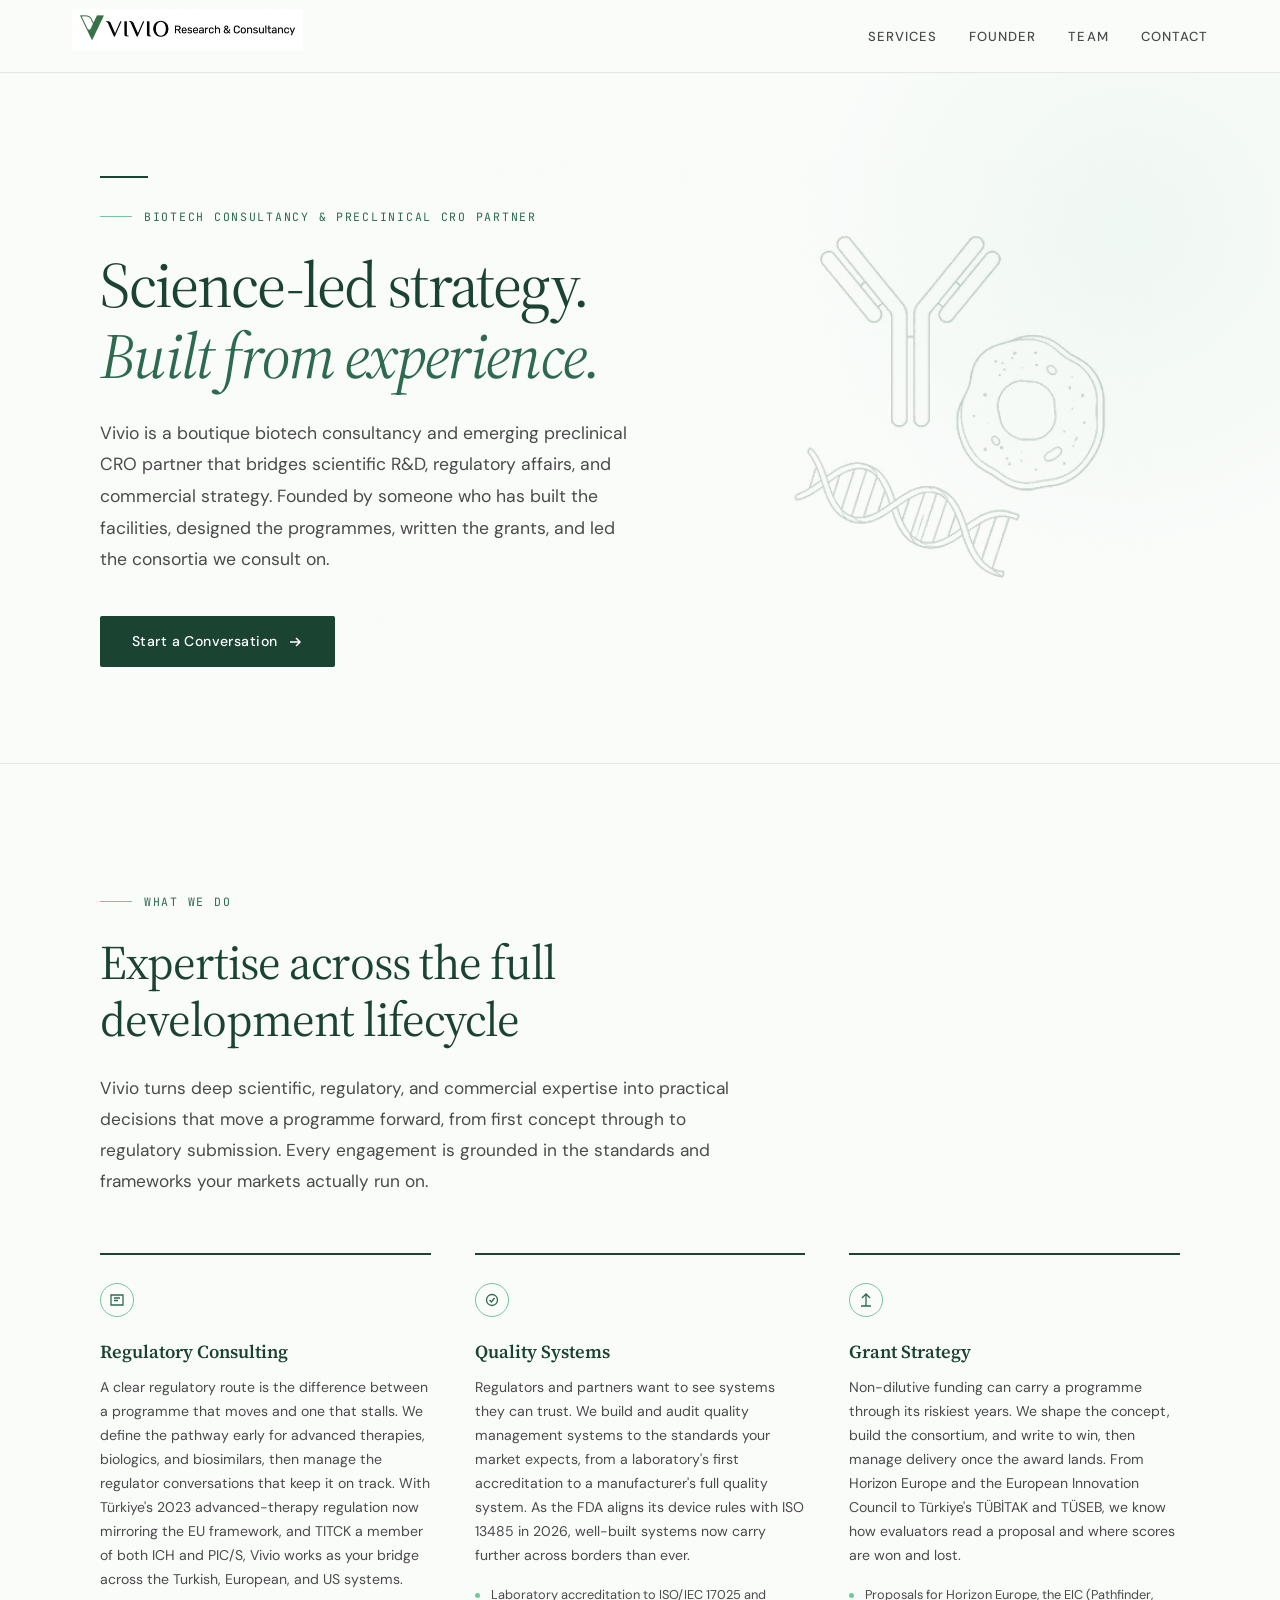
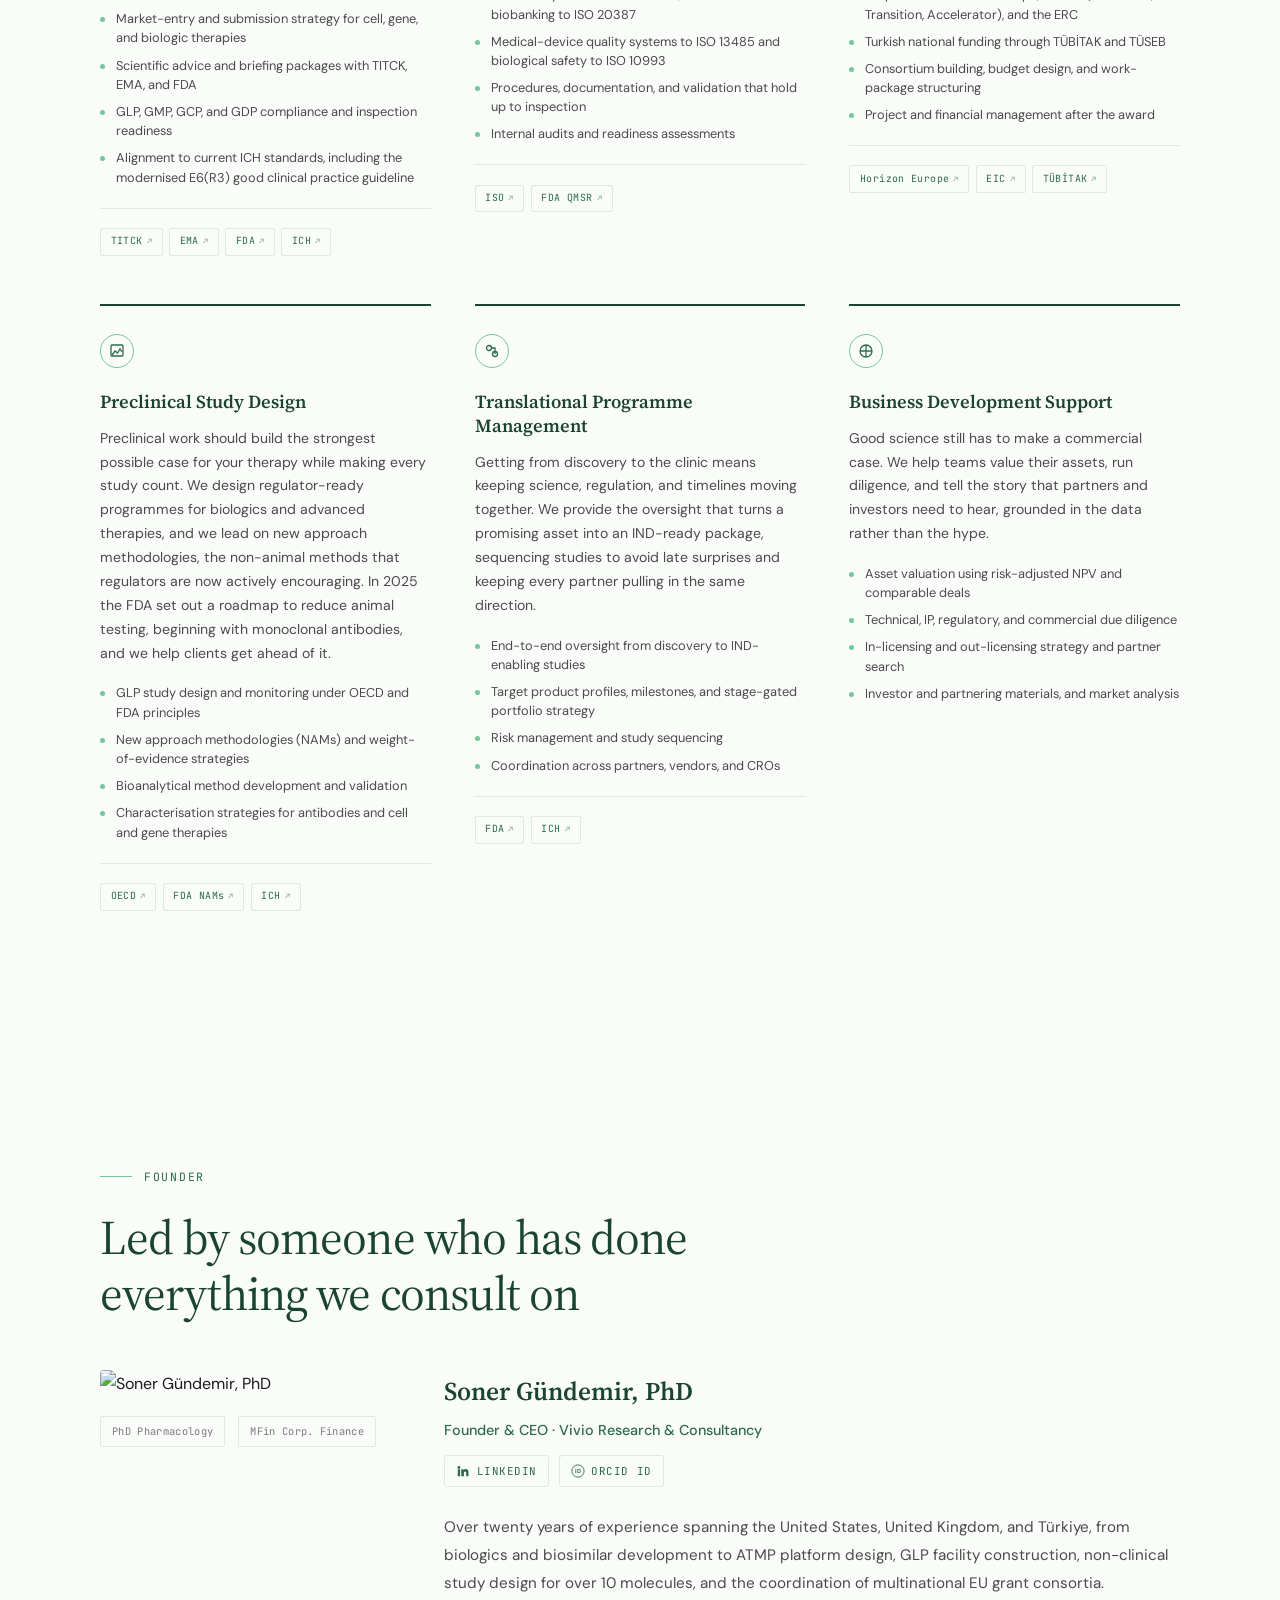
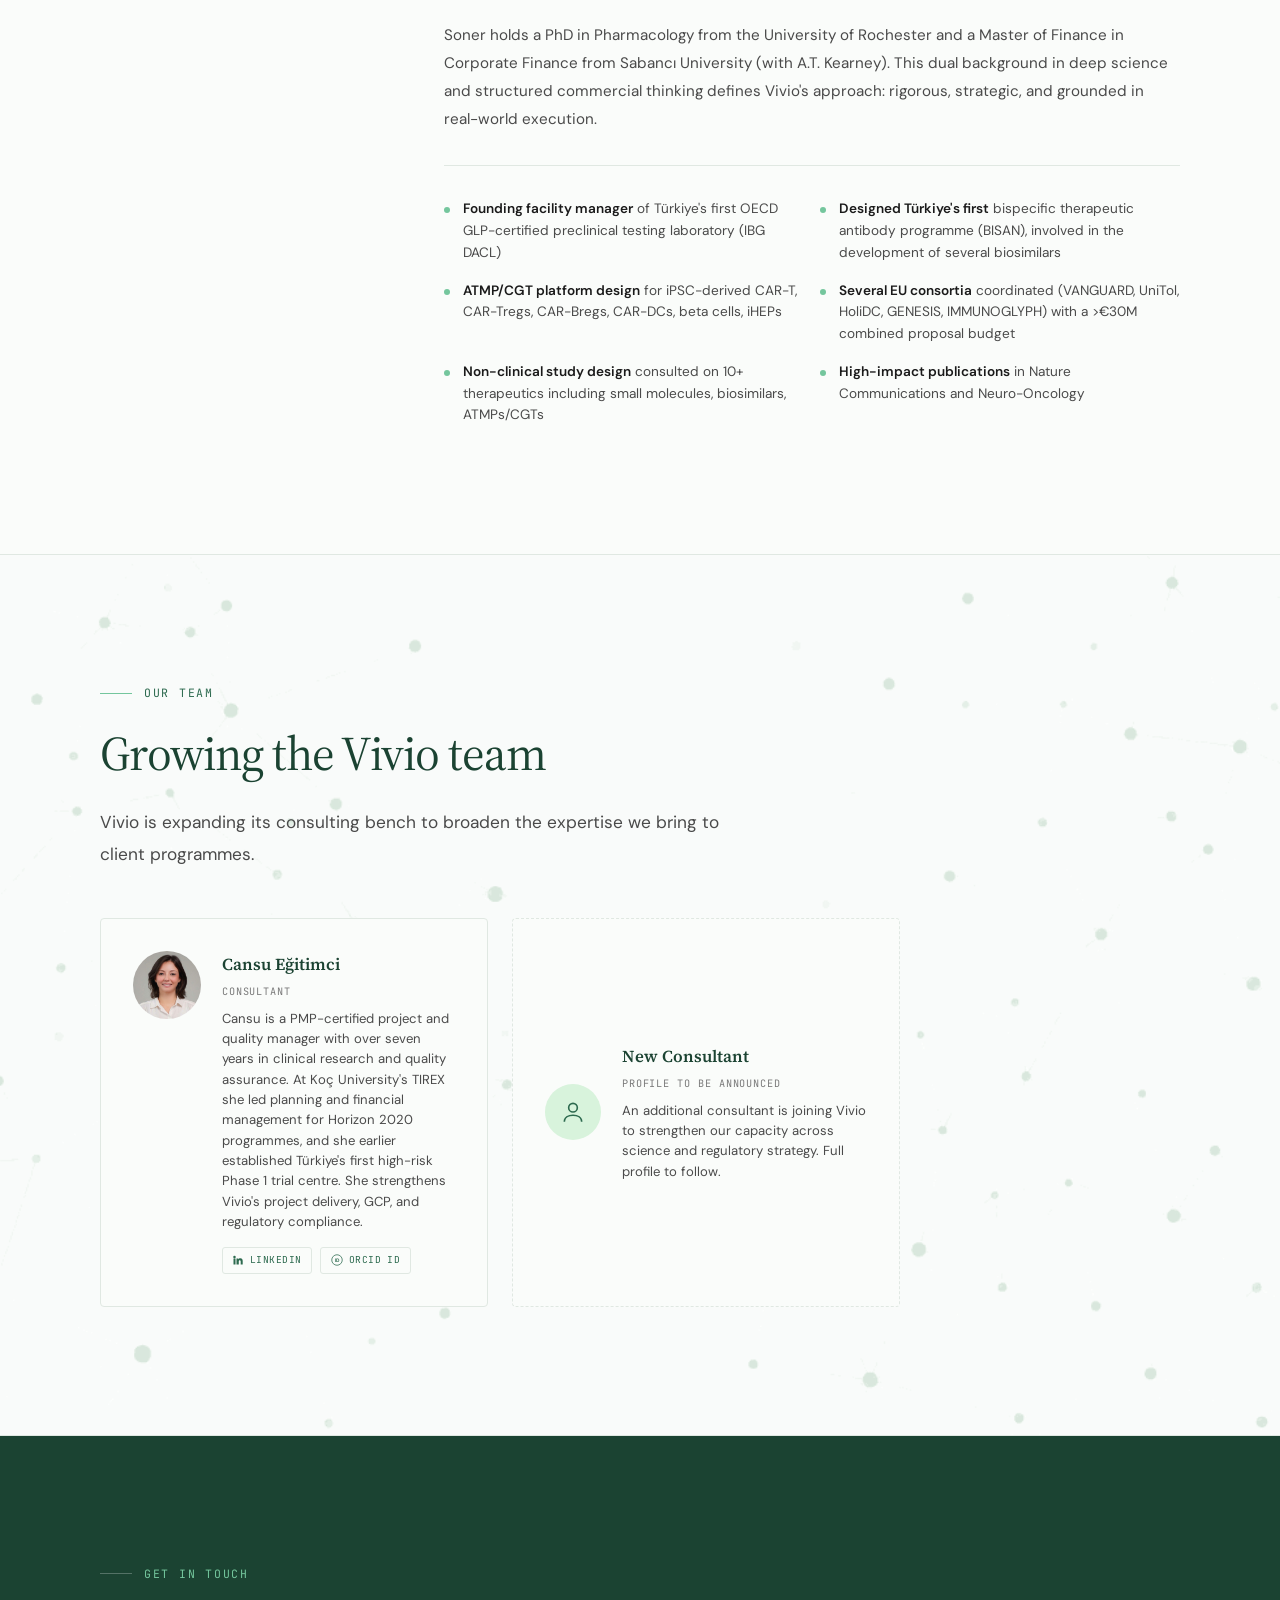
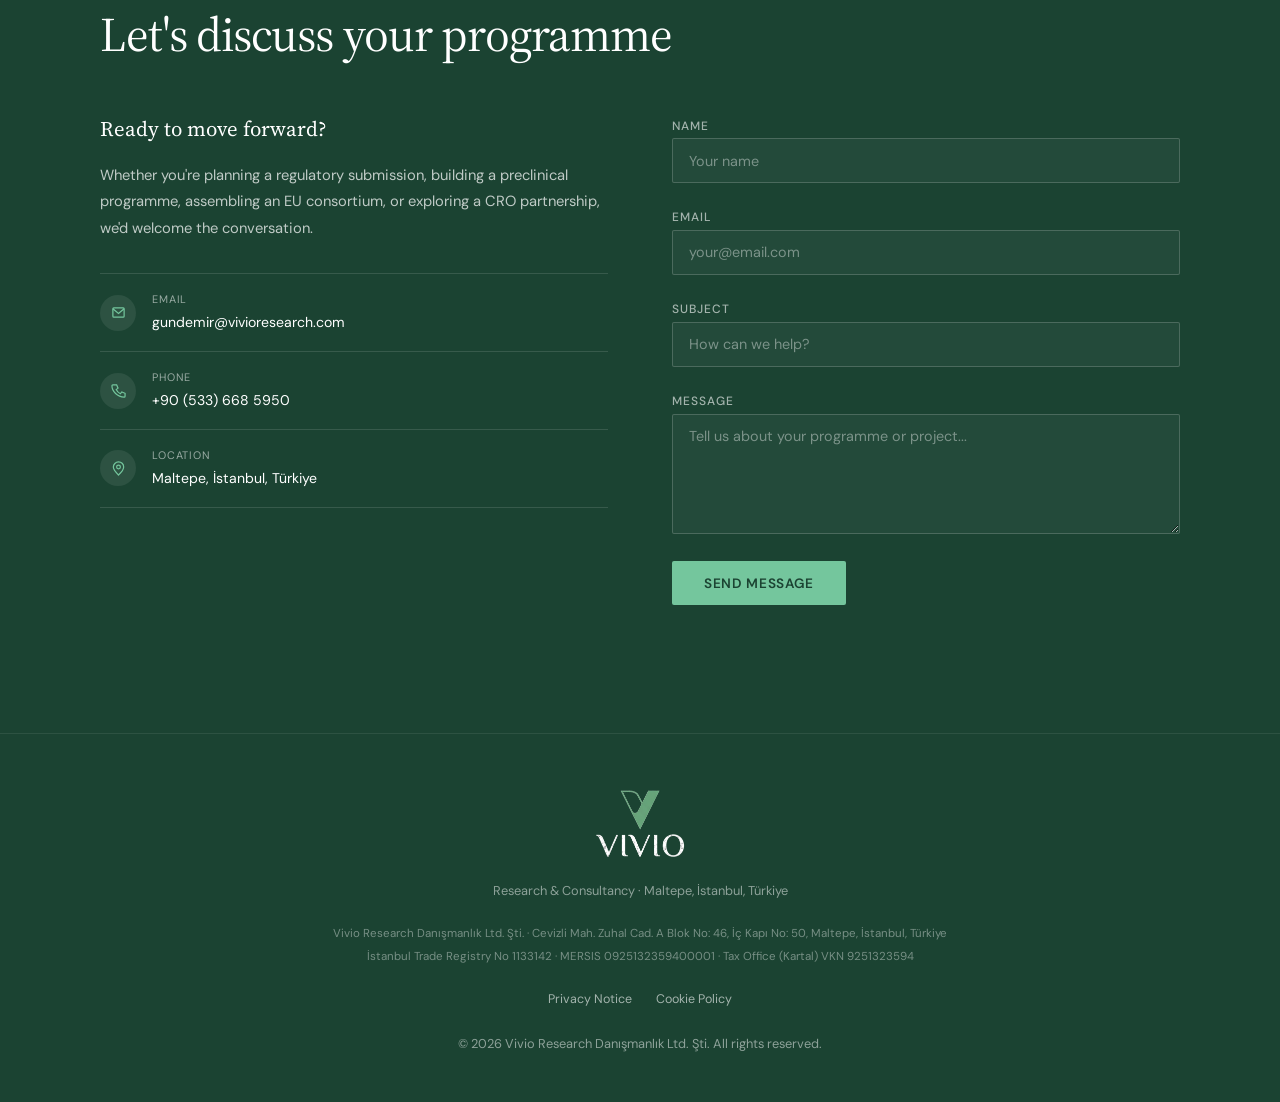
==== index.html @ 7a3fb8ec "Update index.html" ====
<!DOCTYPE html>
<html lang="en">
<head>
<meta charset="UTF-8">
<meta name="viewport" content="width=device-width, initial-scale=1.0">
<title>Vivio Research & Consultancy</title>
<link rel="icon" href="/favicon.ico" sizes="any">
<link rel="icon" type="image/png" sizes="32x32" href="/favicon-32x32.png">
<link rel="icon" type="image/png" sizes="16x16" href="/favicon-16x16.png">
<link rel="apple-touch-icon" sizes="180x180" href="/apple-touch-icon.png">
<meta name="description" content="Boutique biotech consultancy and emerging preclinical CRO partner bridging scientific R&D, regulatory affairs, and commercial strategy.">
<link rel="preconnect" href="https://fonts.googleapis.com">
<link href="https://fonts.googleapis.com/css2?family=Source+Serif+4:ital,opsz,wght@0,8..60,300;0,8..60,400;0,8..60,600;0,8..60,700;1,8..60,400&family=DM+Sans:wght@400;500;600&family=JetBrains+Mono:wght@400&display=swap" rel="stylesheet">
<style>
  :root {
    --vivio-dark: #1B4332;
    --vivio-mid: #2D6A4F;
    --vivio-accent: #74C69D;
    --vivio-light: #D8F3DC;
    --vivio-pale: #F0FFF4;
    --ink: #1a1a1a;
    --ink-light: #4a4a4a;
    --ink-muted: #7a7a7a;
    --paper: #FAFCFA;
    --white: #ffffff;
    --border: #e0e8e2;
    --serif: 'Source Serif 4', Georgia, serif;
    --sans: 'DM Sans', -apple-system, sans-serif;
    --mono: 'JetBrains Mono', monospace;
  }

  *, *::before, *::after { margin: 0; padding: 0; box-sizing: border-box; }

  html { scroll-behavior: smooth; font-size: 16px; }

  body {
    font-family: var(--sans);
    color: var(--ink);
    background: var(--paper);
    line-height: 1.7;
    -webkit-font-smoothing: antialiased;
    overflow-x: hidden;
  }

  /* ─── NAV ─── */
  nav {
    position: fixed;
    top: 0;
    left: 0;
    right: 0;
    z-index: 100;
    background: rgba(250,252,250,0.92);
    backdrop-filter: blur(12px);
    border-bottom: 1px solid var(--border);
    transition: box-shadow 0.3s;
  }
  nav.scrolled { box-shadow: 0 1px 20px rgba(27,67,50,0.06); }

  .nav-inner {
    max-width: 1200px;
    margin: 0 auto;
    display: flex;
    align-items: center;
    justify-content: space-between;
    padding: 0 2rem;
    height: 72px;
  }

  .nav-logo {
    font-family: var(--serif);
    font-weight: 700;
    font-size: 1.35rem;
    color: var(--vivio-dark);
    text-decoration: none;
    letter-spacing: -0.02em;
  }
  .nav-logo span { color: var(--vivio-accent); }

  .nav-links { display: flex; gap: 2rem; list-style: none; }
  .nav-links a {
    font-size: 0.82rem;
    font-weight: 500;
    color: var(--ink-light);
    text-decoration: none;
    text-transform: uppercase;
    letter-spacing: 0.08em;
    transition: color 0.2s;
  }
  .nav-links a:hover { color: var(--vivio-dark); }

  .nav-toggle { display: none; background: none; border: none; cursor: pointer; padding: 4px; }
  .nav-toggle svg { width: 24px; height: 24px; stroke: var(--ink); }

  /* ─── SECTIONS ─── */
  section { padding: 8rem 2rem; }

  .container { max-width: 1080px; margin: 0 auto; }
  .narrow { max-width: 780px; }

  .section-label {
    font-family: var(--mono);
    font-size: 0.72rem;
    letter-spacing: 0.15em;
    text-transform: uppercase;
    color: var(--vivio-mid);
    margin-bottom: 1.4rem;
    display: flex;
    align-items: center;
    gap: 0.75rem;
  }
  .section-label::before {
    content: '';
    width: 32px;
    height: 1px;
    background: var(--vivio-accent);
  }

  .section-title {
    font-family: var(--serif);
    font-size: clamp(2rem, 4vw, 3rem);
    font-weight: 400;
    line-height: 1.18;
    color: var(--vivio-dark);
    margin-bottom: 1.6rem;
    letter-spacing: -0.02em;
  }

  .section-subtitle {
    font-size: 1.08rem;
    color: var(--ink-light);
    line-height: 1.8;
    max-width: 640px;
  }

  /* ─── HERO ─── */
  .hero {
    padding-top: 11rem;
    padding-bottom: 6rem;
    position: relative;
    overflow: hidden;
  }
  .hero-rule {
    width: 48px;
    height: 2px;
    background: var(--vivio-dark);
    margin-bottom: 1.8rem;
  }

  .hero::before {
    content: '';
    position: absolute;
    top: -120px;
    right: -200px;
    width: 700px;
    height: 700px;
    background: radial-gradient(circle, rgba(116,198,157,0.08) 0%, transparent 70%);
    pointer-events: none;
  }
  .hero::after {
    content: '';
    position: absolute;
    right: 10vw;
    top: 52%;
    transform: translateY(-50%);
    width: min(66%, 860px);
    aspect-ratio: 760 / 427;
    background: url('concept4.png') no-repeat center center;
    background-size: contain;
    opacity: 0.28;
    pointer-events: none;
    z-index: 0;
  }
  .hero .container { position: relative; z-index: 1; }

  .hero-grid {
    display: grid;
    grid-template-columns: 1fr;
    max-width: 820px;
    gap: 4rem;
    align-items: center;
  }

  .hero h1 {
    font-family: var(--serif);
    font-size: clamp(2.6rem, 5.5vw, 4rem);
    font-weight: 400;
    line-height: 1.12;
    color: var(--vivio-dark);
    letter-spacing: -0.03em;
    margin-bottom: 1.6rem;
  }
  .hero h1 em {
    font-style: italic;
    color: var(--vivio-mid);
  }

  .hero-text {
    font-size: 1.1rem;
    color: var(--ink-light);
    line-height: 1.8;
    margin-bottom: 2.5rem;
    max-width: 540px;
  }

  .hero-cta {
    display: inline-flex;
    align-items: center;
    gap: 0.6rem;
    padding: 0.85rem 2rem;
    background: var(--vivio-dark);
    color: var(--white);
    text-decoration: none;
    font-size: 0.88rem;
    font-weight: 500;
    letter-spacing: 0.03em;
    border-radius: 2px;
    transition: background 0.2s;
  }
  .hero-cta:hover { background: var(--vivio-mid); }
  .hero-cta svg { width: 16px; height: 16px; }

  .hero-stats {
    background: var(--vivio-dark);
    border-radius: 4px;
    padding: 2.5rem 2rem;
    display: grid;
    grid-template-columns: 1fr 1fr;
    gap: 2rem;
  }

  .stat-item { text-align: center; }
  .stat-number {
    font-family: var(--serif);
    font-size: 2.2rem;
    font-weight: 700;
    color: var(--vivio-accent);
    line-height: 1;
    margin-bottom: 0.4rem;
  }
  .stat-desc {
    font-size: 0.75rem;
    color: rgba(255,255,255,0.65);
    text-transform: uppercase;
    letter-spacing: 0.1em;
  }
  .stat-divider {
    grid-column: 1 / -1;
    height: 1px;
    background: rgba(255,255,255,0.1);
  }

  /* ─── SERVICES ─── */
  .services-section { background: var(--paper); border-top: 1px solid var(--border); }

  .services-grid {
    display: grid;
    grid-template-columns: repeat(3, 1fr);
    gap: 3rem 2.75rem;
    margin-top: 3.5rem;
  }

  .service-card {
    background: none;
    padding-top: 1.75rem;
    border-top: 2px solid var(--vivio-dark);
    transition: border-color 0.3s;
    position: relative;
  }
  .service-card:hover { border-top-color: var(--vivio-accent); }

  .service-icon {
    width: 34px;
    height: 34px;
    border: 1px solid var(--vivio-accent);
    border-radius: 50%;
    display: flex;
    align-items: center;
    justify-content: center;
    margin-bottom: 1.4rem;
    color: var(--vivio-mid);
  }
  .service-icon svg { width: 16px; height: 16px; }

  .service-card h3 {
    font-family: var(--serif);
    font-size: 1.15rem;
    font-weight: 600;
    color: var(--vivio-dark);
    margin-bottom: 0.8rem;
    line-height: 1.3;
  }

  .service-card p {
    font-size: 0.88rem;
    color: var(--ink-light);
    line-height: 1.7;
  }

  .service-tags {
    display: flex;
    flex-wrap: wrap;
    gap: 0.4rem;
    margin-top: 1.2rem;
  }
  .service-tags span {
    font-family: var(--mono);
    font-size: 0.62rem;
    letter-spacing: 0.04em;
    padding: 0.25rem 0.6rem;
    background: var(--vivio-light);
    color: var(--vivio-dark);
    border-radius: 2px;
  }

  .service-detail {
    list-style: none;
    margin-top: 1.1rem;
    display: grid;
    gap: 0.5rem;
  }
  .service-detail li {
    font-size: 0.8rem;
    color: var(--ink-light);
    line-height: 1.5;
    padding-left: 1rem;
    position: relative;
  }
  .service-detail li::before {
    content: '';
    position: absolute;
    left: 0;
    top: 0.5rem;
    width: 5px;
    height: 5px;
    background: var(--vivio-accent);
    border-radius: 50%;
  }

  .service-links {
    display: flex;
    flex-wrap: wrap;
    gap: 0.4rem;
    margin-top: 1.3rem;
    padding-top: 1.2rem;
    border-top: 1px solid var(--border);
  }
  .service-links a {
    display: inline-flex;
    align-items: center;
    font-family: var(--mono);
    font-size: 0.62rem;
    letter-spacing: 0.04em;
    padding: 0.28rem 0.6rem;
    background: none;
    color: var(--vivio-mid);
    border: 1px solid var(--border);
    border-radius: 2px;
    text-decoration: none;
    transition: border-color 0.2s, color 0.2s, background 0.2s;
  }
  .service-links a::after {
    content: '\2197';
    font-size: 0.85em;
    margin-left: 0.25rem;
    opacity: 0.55;
  }
  .service-links a:hover { border-color: var(--vivio-accent); color: var(--vivio-dark); background: var(--vivio-pale); }

  /* ─── TRACK RECORD ─── */
  .track-section { background: var(--vivio-dark); color: var(--white); }
  .track-section .section-label { color: var(--vivio-accent); }
  .track-section .section-label::before { background: rgba(255,255,255,0.2); }
  .track-section .section-title { color: var(--white); }
  .track-section .section-subtitle { color: rgba(255,255,255,0.7); }

  .track-grid {
    display: grid;
    grid-template-columns: 1fr 1fr;
    gap: 1.5rem;
    margin-top: 3rem;
  }

  .track-card {
    border: 1px solid rgba(255,255,255,0.1);
    border-radius: 4px;
    padding: 2rem;
    transition: border-color 0.3s, background 0.3s;
  }
  .track-card:hover { border-color: var(--vivio-accent); background: rgba(255,255,255,0.03); }

  .track-card .track-tag {
    font-family: var(--mono);
    font-size: 0.65rem;
    letter-spacing: 0.1em;
    text-transform: uppercase;
    color: var(--vivio-accent);
    margin-bottom: 0.8rem;
  }
  .track-card h3 {
    font-family: var(--serif);
    font-size: 1.15rem;
    font-weight: 600;
    margin-bottom: 0.6rem;
    line-height: 1.35;
  }
  .track-card p {
    font-size: 0.85rem;
    color: rgba(255,255,255,0.6);
    line-height: 1.7;
  }

  /* ─── FOUNDER ─── */
  .founder-section { border-bottom: 1px solid var(--border); }

  .founder-layout {
    display: grid;
    grid-template-columns: 280px 1fr;
    gap: 4rem;
    margin-top: 3rem;
    align-items: start;
  }

  .founder-photo-area {
    position: relative;
  }
  .founder-photo-placeholder {
    width: 100%;
    aspect-ratio: 3/4;
    background: linear-gradient(135deg, var(--vivio-dark) 0%, var(--vivio-mid) 100%);
    border-radius: 4px;
    display: flex;
    align-items: center;
    justify-content: center;
    flex-direction: column;
    gap: 0.5rem;
  }
  .founder-photo-placeholder .initials {
    font-family: var(--serif);
    font-size: 3rem;
    font-weight: 700;
    color: var(--vivio-accent);
    opacity: 0.4;
  }
  .founder-photo-placeholder .photo-note {
    font-size: 0.7rem;
    color: rgba(255,255,255,0.3);
    text-transform: uppercase;
    letter-spacing: 0.1em;
  }

  .founder-credentials {
    display: flex;
    gap: 0.8rem;
    margin-top: 1.2rem;
    flex-wrap: wrap;
  }
  .credential {
    font-family: var(--mono);
    font-size: 0.65rem;
    padding: 0.35rem 0.7rem;
    border: 1px solid var(--border);
    border-radius: 2px;
    color: var(--ink-muted);
    letter-spacing: 0.03em;
  }

  .founder-content h3 {
    font-family: var(--serif);
    font-size: 1.6rem;
    font-weight: 600;
    color: var(--vivio-dark);
    margin-bottom: 0.3rem;
  }
  .founder-role {
    font-size: 0.9rem;
    color: var(--vivio-mid);
    margin-bottom: 1.5rem;
    font-weight: 500;
  }

  .founder-links {
    display: flex;
    gap: 0.6rem;
    margin: -0.7rem 0 1.6rem;
    flex-wrap: wrap;
  }
  .founder-link {
    display: inline-flex;
    align-items: center;
    gap: 0.4rem;
    font-family: var(--mono);
    font-size: 0.68rem;
    letter-spacing: 0.05em;
    text-transform: uppercase;
    text-decoration: none;
    color: var(--vivio-mid);
    padding: 0.35rem 0.7rem;
    border: 1px solid var(--border);
    border-radius: 3px;
    transition: border-color 0.2s, color 0.2s, background 0.2s;
  }
  .founder-link:hover {
    border-color: var(--vivio-accent);
    color: var(--vivio-dark);
    background: var(--vivio-pale);
  }
  .founder-link svg { width: 14px; height: 14px; }

  .founder-bio {
    font-size: 0.95rem;
    color: var(--ink-light);
    line-height: 1.85;
    margin-bottom: 1.5rem;
  }

  .founder-highlights {
    display: grid;
    grid-template-columns: 1fr 1fr;
    gap: 1rem;
    margin-top: 2rem;
    padding-top: 2rem;
    border-top: 1px solid var(--border);
  }

  .highlight-item {
    display: flex;
    gap: 0.8rem;
    align-items: flex-start;
  }
  .highlight-bullet {
    width: 6px;
    height: 6px;
    min-width: 6px;
    background: var(--vivio-accent);
    border-radius: 50%;
    margin-top: 0.55rem;
  }
  .highlight-item p {
    font-size: 0.85rem;
    color: var(--ink-light);
    line-height: 1.6;
  }
  .highlight-item strong {
    color: var(--ink);
    font-weight: 600;
  }

  /* ─── TEAM ─── */
  .team-section { position: relative; background: var(--white); border-bottom: 1px solid var(--border); }
  .team-section::before {
    content: '';
    position: absolute;
    inset: 0;
    background: url('concept2.png') no-repeat center center;
    background-size: cover;
    opacity: 0.4;
    pointer-events: none;
  }
  .team-section .container { position: relative; z-index: 1; }
  .team-grid {
    display: grid;
    grid-template-columns: 1fr 1fr;
    gap: 1.5rem;
    margin-top: 3rem;
    max-width: 800px;
  }
  .team-card {
    border: 1px dashed var(--border);
    border-radius: 4px;
    padding: 2rem;
    display: flex;
    gap: 1.3rem;
    align-items: center;
    background: var(--paper);
    transition: border-color 0.3s, background 0.3s;
  }
  .team-card:hover { border-color: var(--vivio-accent); background: var(--vivio-pale); }
  .team-avatar {
    width: 56px;
    height: 56px;
    min-width: 56px;
    border-radius: 50%;
    background: var(--vivio-light);
    display: flex;
    align-items: center;
    justify-content: center;
    color: var(--vivio-mid);
  }
  .team-avatar svg { width: 26px; height: 26px; }
  .team-info h3 {
    font-family: var(--serif);
    font-size: 1.05rem;
    font-weight: 600;
    color: var(--vivio-dark);
    margin-bottom: 0.25rem;
  }
  .team-role {
    font-family: var(--mono);
    font-size: 0.64rem;
    letter-spacing: 0.09em;
    text-transform: uppercase;
    color: var(--ink-muted);
    margin-bottom: 0.5rem;
  }
  .team-info p { font-size: 0.82rem; color: var(--ink-light); line-height: 1.55; }

  .team-card.member {
    border-style: solid;
    border-color: var(--border);
    align-items: flex-start;
  }
  .team-card.member:hover { border-color: var(--vivio-accent); background: var(--paper); }
  .team-avatar.photo {
    width: 68px;
    height: 68px;
    min-width: 68px;
    background: none;
    overflow: hidden;
  }
  .team-avatar.photo img { width: 100%; height: 100%; object-fit: cover; }
  .team-links {
    display: flex;
    gap: 0.5rem;
    flex-wrap: wrap;
    margin-top: 0.9rem;
  }
  .team-links a {
    display: inline-flex;
    align-items: center;
    gap: 0.35rem;
    font-family: var(--mono);
    font-size: 0.6rem;
    letter-spacing: 0.05em;
    text-transform: uppercase;
    text-decoration: none;
    color: var(--vivio-mid);
    padding: 0.28rem 0.6rem;
    border: 1px solid var(--border);
    border-radius: 3px;
    transition: border-color 0.2s, color 0.2s, background 0.2s;
  }
  .team-links a:hover { border-color: var(--vivio-accent); color: var(--vivio-dark); background: var(--vivio-pale); }
  .team-links a svg { width: 12px; height: 12px; }

  /* ─── PUBLICATIONS ─── */
  .pub-bar {
    background: var(--vivio-pale);
    border-top: 1px solid var(--border);
    border-bottom: 1px solid var(--border);
    padding: 3rem 2rem;
  }
  .pub-inner {
    max-width: 1100px;
    margin: 0 auto;
    display: flex;
    align-items: center;
    justify-content: space-between;
    flex-wrap: wrap;
    gap: 2rem;
  }
  .pub-text {
    font-family: var(--serif);
    font-size: 1.1rem;
    color: var(--vivio-dark);
    font-weight: 600;
  }
  .pub-metrics {
    display: flex;
    gap: 3rem;
  }
  .pub-metric {
    text-align: center;
  }
  .pub-metric-num {
    font-family: var(--serif);
    font-size: 1.8rem;
    font-weight: 700;
    color: var(--vivio-mid);
    line-height: 1;
  }
  .pub-metric-label {
    font-size: 0.7rem;
    color: var(--ink-muted);
    text-transform: uppercase;
    letter-spacing: 0.1em;
    margin-top: 0.3rem;
  }

  /* ─── CONTACT ─── */
  .contact-section { background: var(--vivio-dark); color: rgba(255,255,255,0.8); }
  .contact-section .section-label { color: var(--vivio-accent); }
  .contact-section .section-label::before { background: rgba(255,255,255,0.25); }
  .contact-section .section-title { color: var(--white); }

  .contact-grid {
    display: grid;
    grid-template-columns: 1fr 1fr;
    gap: 4rem;
    margin-top: 3rem;
  }

  .contact-info-block h3 {
    font-family: var(--serif);
    font-size: 1.3rem;
    font-weight: 400;
    color: var(--white);
    margin-bottom: 1rem;
  }
  .contact-info-block p {
    font-size: 0.92rem;
    color: rgba(255,255,255,0.72);
    line-height: 1.8;
    margin-bottom: 2rem;
  }

  .contact-detail {
    display: flex;
    align-items: center;
    gap: 1rem;
    padding: 1rem 0;
    border-bottom: 1px solid rgba(255,255,255,0.12);
  }
  .contact-detail:first-of-type { border-top: 1px solid rgba(255,255,255,0.12); }

  .contact-detail-icon {
    width: 36px;
    height: 36px;
    background: rgba(255,255,255,0.08);
    border-radius: 50%;
    display: flex;
    align-items: center;
    justify-content: center;
    color: var(--vivio-accent);
    flex-shrink: 0;
  }
  .contact-detail-icon svg { width: 15px; height: 15px; }

  .contact-detail-text {
    font-size: 0.88rem;
    color: var(--white);
  }
  .contact-detail-label {
    font-size: 0.68rem;
    text-transform: uppercase;
    letter-spacing: 0.08em;
    color: rgba(255,255,255,0.55);
    margin-bottom: 0.15rem;
  }

  .contact-form {
    display: flex;
    flex-direction: column;
    gap: 1.2rem;
  }
  .contact-form label {
    font-size: 0.75rem;
    text-transform: uppercase;
    letter-spacing: 0.08em;
    color: rgba(255,255,255,0.6);
    font-weight: 500;
  }
  .contact-form input,
  .contact-form textarea {
    width: 100%;
    padding: 0.8rem 1rem;
    border: 1px solid rgba(255,255,255,0.18);
    border-radius: 2px;
    font-family: var(--sans);
    font-size: 0.9rem;
    color: var(--white);
    background: rgba(255,255,255,0.04);
    transition: border-color 0.2s, background 0.2s;
    outline: none;
  }
  .contact-form input::placeholder,
  .contact-form textarea::placeholder { color: rgba(255,255,255,0.4); }
  .contact-form input:focus,
  .contact-form textarea:focus { border-color: var(--vivio-accent); background: rgba(255,255,255,0.07); }
  .contact-form textarea { resize: vertical; min-height: 120px; }

  .contact-form button {
    padding: 0.85rem 2rem;
    background: var(--vivio-accent);
    color: var(--vivio-dark);
    border: none;
    font-family: var(--sans);
    font-size: 0.85rem;
    font-weight: 600;
    letter-spacing: 0.05em;
    text-transform: uppercase;
    cursor: pointer;
    border-radius: 2px;
    transition: background 0.2s;
    align-self: flex-start;
  }
  .contact-form button:hover { background: var(--vivio-light); }

  /* ─── FOOTER ─── */
  footer {
    background: var(--vivio-dark);
    color: rgba(255,255,255,0.5);
    padding: 3rem 2rem;
    text-align: center;
    font-size: 0.8rem;
    border-top: 1px solid rgba(255,255,255,0.08);
  }
  footer .footer-logo {
    font-family: var(--serif);
    font-size: 1.1rem;
    font-weight: 700;
    color: var(--white);
    margin-bottom: 0.5rem;
  }
  footer .footer-logo span { color: var(--vivio-accent); }
  footer p { margin-top: 0.5rem; }
  footer .footer-legal {
    margin: 1.4rem auto 0;
    max-width: 760px;
    font-size: 0.72rem;
    line-height: 1.7;
    color: rgba(255,255,255,0.4);
  }
  footer .footer-legal p { margin-top: 0.2rem; }
  footer .footer-links {
    margin-top: 1.4rem;
    display: flex;
    gap: 1.5rem;
    justify-content: center;
    flex-wrap: wrap;
  }
  footer .footer-links a {
    color: rgba(255,255,255,0.6);
    text-decoration: none;
    font-size: 0.78rem;
    transition: color 0.2s;
  }
  footer .footer-links a:hover { color: var(--vivio-accent); }
  footer .footer-copy { margin-top: 1.4rem; }

  /* ─── ANIMATIONS ─── */
  .fade-in {
    opacity: 0;
    transform: translateY(24px);
    transition: opacity 0.7s ease, transform 0.7s ease;
  }
  .fade-in.visible {
    opacity: 1;
    transform: translateY(0);
  }

  /* ─── RESPONSIVE ─── */
  @media (max-width: 900px) {
    .hero::after { display: none; }
    .hero-grid { grid-template-columns: 1fr; gap: 2.5rem; }
    .hero-stats { max-width: 400px; }
    .services-grid { grid-template-columns: 1fr 1fr; }
    .track-grid { grid-template-columns: 1fr; }
    .founder-layout { grid-template-columns: 200px 1fr; gap: 2.5rem; }
    .founder-highlights { grid-template-columns: 1fr; }
    .contact-grid { grid-template-columns: 1fr; gap: 2.5rem; }
  }

  @media (max-width: 640px) {
    section { padding: 4rem 1.2rem; }
    .hero { padding-top: 7rem; }
    .nav-links { display: none; }
    .nav-links.open {
      display: flex;
      flex-direction: column;
      position: absolute;
      top: 72px;
      left: 0;
      right: 0;
      background: var(--paper);
      padding: 1.5rem 2rem;
      border-bottom: 1px solid var(--border);
      gap: 1rem;
    }
    .nav-toggle { display: block; }
    .services-grid { grid-template-columns: 1fr; }
    .team-grid { grid-template-columns: 1fr; }
    .founder-layout { grid-template-columns: 1fr; }
    .founder-photo-area { max-width: 200px; }
    .pub-inner { flex-direction: column; text-align: center; }
    .pub-metrics { gap: 2rem; }
  }
</style>
</head>
<body>

<!-- NAV -->
<nav id="nav">
  <div class="nav-inner">
    <a href="#" class="nav-logo"><img src="[data-uri]" alt="Vivio Research & Consultancy" style="height:42px;"></a>
    <ul class="nav-links" id="navLinks">
      <li><a href="#services">Services</a></li>
      <li><a href="#founder">Founder</a></li>
      <li><a href="#team">Team</a></li>
      <li><a href="#contact">Contact</a></li>
    </ul>
    <button class="nav-toggle" id="navToggle" aria-label="Toggle menu">
      <svg viewBox="0 0 24 24" fill="none" stroke-width="2" stroke-linecap="round">
        <line x1="3" y1="6" x2="21" y2="6"/>
        <line x1="3" y1="12" x2="21" y2="12"/>
        <line x1="3" y1="18" x2="21" y2="18"/>
      </svg>
    </button>
  </div>
</nav>

<!-- HERO -->
<section class="hero" id="hero">
  <div class="container">
    <div class="hero-grid">
      <div class="fade-in">
        <div class="hero-rule"></div>
        <div class="section-label">Biotech Consultancy & Preclinical CRO Partner</div>
        <h1>Science-led strategy.<br><em>Built from experience.</em></h1>
        <p class="hero-text">
          Vivio is a boutique biotech consultancy and emerging preclinical CRO partner that bridges scientific R&D, regulatory affairs, and commercial strategy. Founded by someone who has built the facilities, designed the programmes, written the grants, and led the consortia we consult on.
        </p>
        <a href="#contact" class="hero-cta">
          Start a Conversation
          <svg viewBox="0 0 16 16" fill="none" stroke="currentColor" stroke-width="1.5"><path d="M3 8h10M9 4l4 4-4 4"/></svg>
        </a>
      </div>
    </div>
  </div>
</section>

<!-- SERVICES -->
<section class="services-section" id="services">
  <div class="container">
    <div class="section-label fade-in">What We Do</div>
    <h2 class="section-title fade-in">Expertise across the full<br>development lifecycle</h2>
    <p class="section-subtitle fade-in">Vivio turns deep scientific, regulatory, and commercial expertise into practical decisions that move a programme forward, from first concept through to regulatory submission. Every engagement is grounded in the standards and frameworks your markets actually run on.</p>

    <div class="services-grid">
      <div class="service-card fade-in">
        <div class="service-icon">
          <svg viewBox="0 0 16 16" fill="none" stroke="currentColor" stroke-width="1.3"><path d="M2 13V3h12v10H2zM5 6h6M5 8.5h4"/></svg>
        </div>
        <h3>Regulatory Consulting</h3>
        <p>A clear regulatory route is the difference between a programme that moves and one that stalls. We define the pathway early for advanced therapies, biologics, and biosimilars, then manage the regulator conversations that keep it on track. With Türkiye's 2023 advanced-therapy regulation now mirroring the EU framework, and TITCK a member of both ICH and PIC/S, Vivio works as your bridge across the Turkish, European, and US systems.</p>
        <ul class="service-detail">
          <li>Market-entry and submission strategy for cell, gene, and biologic therapies</li>
          <li>Scientific advice and briefing packages with TITCK, EMA, and FDA</li>
          <li>GLP, GMP, GCP, and GDP compliance and inspection readiness</li>
          <li>Alignment to current ICH standards, including the modernised E6(R3) good clinical practice guideline</li>
        </ul>
        <div class="service-links">
          <a href="https://www.titck.gov.tr" target="_blank" rel="noopener">TITCK</a>
          <a href="https://www.ema.europa.eu/en/human-regulatory-overview/advanced-therapy-medicinal-products-overview/legal-framework-advanced-therapies" target="_blank" rel="noopener">EMA</a>
          <a href="https://www.fda.gov" target="_blank" rel="noopener">FDA</a>
          <a href="https://www.ich.org" target="_blank" rel="noopener">ICH</a>
        </div>
      </div>

      <div class="service-card fade-in" style="transition-delay:0.07s">
        <div class="service-icon">
          <svg viewBox="0 0 16 16" fill="none" stroke="currentColor" stroke-width="1.3"><circle cx="8" cy="8" r="5.5"/><path d="M5.5 8l2 2 3-4"/></svg>
        </div>
        <h3>Quality Systems</h3>
        <p>Regulators and partners want to see systems they can trust. We build and audit quality management systems to the standards your market expects, from a laboratory's first accreditation to a manufacturer's full quality system. As the FDA aligns its device rules with ISO 13485 in 2026, well-built systems now carry further across borders than ever.</p>
        <ul class="service-detail">
          <li>Laboratory accreditation to ISO/IEC 17025 and biobanking to ISO 20387</li>
          <li>Medical-device quality systems to ISO 13485 and biological safety to ISO 10993</li>
          <li>Procedures, documentation, and validation that hold up to inspection</li>
          <li>Internal audits and readiness assessments</li>
        </ul>
        <div class="service-links">
          <a href="https://www.iso.org" target="_blank" rel="noopener">ISO</a>
          <a href="https://www.fda.gov" target="_blank" rel="noopener">FDA QMSR</a>
        </div>
      </div>

      <div class="service-card fade-in" style="transition-delay:0.14s">
        <div class="service-icon">
          <svg viewBox="0 0 16 16" fill="none" stroke="currentColor" stroke-width="1.3"><path d="M8 2v12M4 6l4-4 4 4M3 14h10"/></svg>
        </div>
        <h3>Grant Strategy</h3>
        <p>Non-dilutive funding can carry a programme through its riskiest years. We shape the concept, build the consortium, and write to win, then manage delivery once the award lands. From Horizon Europe and the European Innovation Council to Türkiye's TÜBİTAK and TÜSEB, we know how evaluators read a proposal and where scores are won and lost.</p>
        <ul class="service-detail">
          <li>Proposals for Horizon Europe, the EIC (Pathfinder, Transition, Accelerator), and the ERC</li>
          <li>Turkish national funding through TÜBİTAK and TÜSEB</li>
          <li>Consortium building, budget design, and work-package structuring</li>
          <li>Project and financial management after the award</li>
        </ul>
        <div class="service-links">
          <a href="https://research-and-innovation.ec.europa.eu/funding/funding-opportunities/funding-programmes-and-open-calls/horizon-europe_en" target="_blank" rel="noopener">Horizon Europe</a>
          <a href="https://eic.ec.europa.eu" target="_blank" rel="noopener">EIC</a>
          <a href="https://tubitak.gov.tr/en" target="_blank" rel="noopener">TÜBİTAK</a>
        </div>
      </div>

      <div class="service-card fade-in">
        <div class="service-icon">
          <svg viewBox="0 0 16 16" fill="none" stroke="currentColor" stroke-width="1.3"><path d="M3 12l3-4 2.5 2 2.5-4 2 3"/><rect x="2" y="2" width="12" height="11" rx="1"/></svg>
        </div>
        <h3>Preclinical Study Design</h3>
        <p>Preclinical work should build the strongest possible case for your therapy while making every study count. We design regulator-ready programmes for biologics and advanced therapies, and we lead on new approach methodologies, the non-animal methods that regulators are now actively encouraging. In 2025 the FDA set out a roadmap to reduce animal testing, beginning with monoclonal antibodies, and we help clients get ahead of it.</p>
        <ul class="service-detail">
          <li>GLP study design and monitoring under OECD and FDA principles</li>
          <li>New approach methodologies (NAMs) and weight-of-evidence strategies</li>
          <li>Bioanalytical method development and validation</li>
          <li>Characterisation strategies for antibodies and cell and gene therapies</li>
        </ul>
        <div class="service-links">
          <a href="https://www.oecd.org" target="_blank" rel="noopener">OECD</a>
          <a href="https://www.fda.gov/news-events/press-announcements/fda-announces-plan-phase-out-animal-testing-requirement-monoclonal-antibodies-and-other-drugs" target="_blank" rel="noopener">FDA NAMs</a>
          <a href="https://www.ich.org" target="_blank" rel="noopener">ICH</a>
        </div>
      </div>

      <div class="service-card fade-in" style="transition-delay:0.07s">
        <div class="service-icon">
          <svg viewBox="0 0 16 16" fill="none" stroke="currentColor" stroke-width="1.3"><circle cx="5" cy="5" r="2.5"/><circle cx="11" cy="11" r="2.5"/><path d="M7 5h4v6"/></svg>
        </div>
        <h3>Translational Programme Management</h3>
        <p>Getting from discovery to the clinic means keeping science, regulation, and timelines moving together. We provide the oversight that turns a promising asset into an IND-ready package, sequencing studies to avoid late surprises and keeping every partner pulling in the same direction.</p>
        <ul class="service-detail">
          <li>End-to-end oversight from discovery to IND-enabling studies</li>
          <li>Target product profiles, milestones, and stage-gated portfolio strategy</li>
          <li>Risk management and study sequencing</li>
          <li>Coordination across partners, vendors, and CROs</li>
        </ul>
        <div class="service-links">
          <a href="https://www.fda.gov" target="_blank" rel="noopener">FDA</a>
          <a href="https://www.ich.org" target="_blank" rel="noopener">ICH</a>
        </div>
      </div>

      <div class="service-card fade-in" style="transition-delay:0.14s">
        <div class="service-icon">
          <svg viewBox="0 0 16 16" fill="none" stroke="currentColor" stroke-width="1.3"><path d="M2 8h12M8 2v12"/><circle cx="8" cy="8" r="6"/></svg>
        </div>
        <h3>Business Development Support</h3>
        <p>Good science still has to make a commercial case. We help teams value their assets, run diligence, and tell the story that partners and investors need to hear, grounded in the data rather than the hype.</p>
        <ul class="service-detail">
          <li>Asset valuation using risk-adjusted NPV and comparable deals</li>
          <li>Technical, IP, regulatory, and commercial due diligence</li>
          <li>In-licensing and out-licensing strategy and partner search</li>
          <li>Investor and partnering materials, and market analysis</li>
        </ul>
      </div>
    </div>
  </div>
</section>


<!-- FOUNDER -->
<section class="founder-section" id="founder">
  <div class="container">
    <div class="section-label fade-in">Founder</div>
    <h2 class="section-title fade-in">Led by someone who has done<br>everything we consult on</h2>

    <div class="founder-layout">
      <div class="founder-photo-area fade-in">
<img src="portrait.jpg" alt="Soner Gündemir, PhD" style="width:100%; border-radius:4px;">
        <div class="founder-credentials">
          <span class="credential">PhD Pharmacology</span>
          <span class="credential">MFin Corp. Finance</span>
        </div>
      </div>
      <div class="founder-content fade-in" style="transition-delay:0.1s">
        <h3>Soner Gündemir, PhD</h3>
        <div class="founder-role">Founder & CEO · Vivio Research & Consultancy</div>
        <div class="founder-links">
          <a class="founder-link" href="https://www.linkedin.com/in/gundemir/" target="_blank" rel="noopener" aria-label="LinkedIn profile">
            <svg viewBox="0 0 24 24" fill="currentColor" aria-hidden="true"><path d="M4.98 3.5a2.5 2.5 0 11.02 5 2.5 2.5 0 01-.02-5zM3 8.98h4V21H3zM9 8.98h3.8v1.64h.05c.53-1 1.83-2.05 3.77-2.05 4.03 0 4.78 2.65 4.78 6.1V21h-4v-5.35c0-1.28-.02-2.92-1.78-2.92-1.78 0-2.05 1.39-2.05 2.83V21H9z"/></svg>
            LinkedIn
          </a>
          <a class="founder-link" href="https://orcid.org/0000-0002-9997-3552" target="_blank" rel="noopener" aria-label="ORCID iD">
            <svg viewBox="0 0 24 24" fill="none" aria-hidden="true"><circle cx="12" cy="12" r="10.5" stroke="currentColor" stroke-width="1.5"/><text x="12" y="16" text-anchor="middle" font-size="10" font-weight="700" fill="currentColor" font-family="'DM Sans', sans-serif">iD</text></svg>
            ORCID iD
          </a>
        </div>
        <p class="founder-bio">
          Over twenty years of experience spanning the United States, United Kingdom, and Türkiye, from biologics and biosimilar development to ATMP platform design, GLP facility construction, non-clinical study design for over 10 molecules, and the coordination of multinational EU grant consortia.
        </p>
        <p class="founder-bio">
          Soner holds a PhD in Pharmacology from the University of Rochester and a Master of Finance in Corporate Finance from Sabancı University (with A.T. Kearney). This dual background in deep science and structured commercial thinking defines Vivio's approach: rigorous, strategic, and grounded in real-world execution.
        </p>

        <div class="founder-highlights">
          <div class="highlight-item">
            <div class="highlight-bullet"></div>
            <p><strong>Founding facility manager</strong> of Türkiye's first OECD GLP-certified preclinical testing laboratory (IBG DACL)</p>
          </div>
          <div class="highlight-item">
            <div class="highlight-bullet"></div>
            <p><strong>Designed Türkiye's first</strong> bispecific therapeutic antibody programme (BISAN), involved in the development of several biosimilars</p>
          </div>
          <div class="highlight-item">
            <div class="highlight-bullet"></div>
            <p><strong>ATMP/CGT platform design</strong> for iPSC-derived CAR-T, CAR-Tregs, CAR-Bregs, CAR-DCs, beta cells, iHEPs</p>
          </div>
          <div class="highlight-item">
            <div class="highlight-bullet"></div>
            <p><strong>Several EU consortia</strong> coordinated (VANGUARD, UniTol, HoliDC, GENESIS, IMMUNOGLYPH) with a &gt;€30M combined proposal budget</p>
          </div>
          <div class="highlight-item">
            <div class="highlight-bullet"></div>
            <p><strong>Non-clinical study design</strong> consulted on 10+ therapeutics including small molecules, biosimilars, ATMPs/CGTs</p>
          </div>
          <div class="highlight-item">
            <div class="highlight-bullet"></div>
            <p><strong>High-impact publications</strong> in Nature Communications and Neuro-Oncology</p>
          </div>
        </div>
      </div>
    </div>
  </div>
</section>

<!-- TEAM -->
<section class="team-section" id="team">
  <div class="container">
    <div class="section-label fade-in">Our Team</div>
    <h2 class="section-title fade-in">Growing the Vivio team</h2>
    <p class="section-subtitle fade-in">Vivio is expanding its consulting bench to broaden the expertise we bring to client programmes.</p>

    <div class="team-grid">
      <div class="team-card member fade-in">
        <div class="team-avatar photo">
          <img src="Cansu.jpeg" alt="Cansu Eğitimci">
        </div>
        <div class="team-info">
          <h3>Cansu Eğitimci</h3>
          <div class="team-role">Consultant</div>
          <p>Cansu is a PMP-certified project and quality manager with over seven years in clinical research and quality assurance. At Koç University's TIREX she led planning and financial management for Horizon 2020 programmes, and she earlier established Türkiye's first high-risk Phase 1 trial centre. She strengthens Vivio's project delivery, GCP, and regulatory compliance.</p>
          <div class="team-links">
            <a href="https://www.linkedin.com/in/rcansuegitimci/" target="_blank" rel="noopener" aria-label="LinkedIn profile">
              <svg viewBox="0 0 24 24" fill="currentColor" aria-hidden="true"><path d="M4.98 3.5a2.5 2.5 0 11.02 5 2.5 2.5 0 01-.02-5zM3 8.98h4V21H3zM9 8.98h3.8v1.64h.05c.53-1 1.83-2.05 3.77-2.05 4.03 0 4.78 2.65 4.78 6.1V21h-4v-5.35c0-1.28-.02-2.92-1.78-2.92-1.78 0-2.05 1.39-2.05 2.83V21H9z"/></svg>
              LinkedIn
            </a>
            <a href="https://orcid.org/0009-0001-5880-4648" target="_blank" rel="noopener" aria-label="ORCID iD">
              <svg viewBox="0 0 24 24" fill="none" aria-hidden="true"><circle cx="12" cy="12" r="10.5" stroke="currentColor" stroke-width="1.5"/><text x="12" y="16" text-anchor="middle" font-size="10" font-weight="700" fill="currentColor" font-family="'DM Sans', sans-serif">iD</text></svg>
              ORCID iD
            </a>
          </div>
        </div>
      </div>

      <div class="team-card fade-in" style="transition-delay:0.08s">
        <div class="team-avatar">
          <svg viewBox="0 0 24 24" fill="none" stroke="currentColor" stroke-width="1.5" aria-hidden="true"><circle cx="12" cy="8" r="4"/><path d="M4 21c0-4 3.5-6 8-6s8 2 8 6"/></svg>
        </div>
        <div class="team-info">
          <h3>New Consultant</h3>
          <div class="team-role">Profile to be announced</div>
          <p>An additional consultant is joining Vivio to strengthen our capacity across science and regulatory strategy. Full profile to follow.</p>
        </div>
      </div>
    </div>
  </div>
</section>

<!-- CONTACT -->
<section class="contact-section" id="contact">
  <div class="container">
    <div class="section-label fade-in">Get in Touch</div>
    <h2 class="section-title fade-in">Let's discuss your programme</h2>

    <div class="contact-grid">
      <div class="contact-info-block fade-in">
        <h3>Ready to move forward?</h3>
        <p>Whether you're planning a regulatory submission, building a preclinical programme, assembling an EU consortium, or exploring a CRO partnership, we'd welcome the conversation.</p>

        <div class="contact-detail">
          <div class="contact-detail-icon">
            <svg viewBox="0 0 16 16" fill="none" stroke="currentColor" stroke-width="1.3"><rect x="2" y="3" width="12" height="10" rx="1"/><path d="M2 4l6 5 6-5"/></svg>
          </div>
          <div>
            <div class="contact-detail-label">Email</div>
            <div class="contact-detail-text">gundemir@vivioresearch.com</div>
          </div>
        </div>

        <div class="contact-detail">
          <div class="contact-detail-icon">
            <svg viewBox="0 0 16 16" fill="none" stroke="currentColor" stroke-width="1.3"><path d="M3 2h3l1.5 3.5L5.5 7c1 2 2.5 3.5 4.5 4.5l1.5-2L15 11v3a1 1 0 01-1 1C7 15 1 9 1 3a1 1 0 011-1z"/></svg>
          </div>
          <div>
            <div class="contact-detail-label">Phone</div>
            <div class="contact-detail-text">+90 (533) 668 5950</div>
          </div>
        </div>

        <div class="contact-detail">
          <div class="contact-detail-icon">
            <svg viewBox="0 0 16 16" fill="none" stroke="currentColor" stroke-width="1.3"><circle cx="8" cy="6.5" r="2"/><path d="M8 1C5 1 2.5 3.5 2.5 6.5S8 15 8 15s5.5-5 5.5-8.5S11 1 8 1z"/></svg>
          </div>
          <div>
            <div class="contact-detail-label">Location</div>
            <div class="contact-detail-text">Maltepe, İstanbul, Türkiye</div>
          </div>
        </div>
      </div>

      <div class="fade-in" style="transition-delay:0.1s">
        <div class="contact-form">
          <div>
            <label for="name">Name</label>
            <input type="text" id="name" placeholder="Your name">
          </div>
          <div>
            <label for="email">Email</label>
            <input type="email" id="email" placeholder="your@email.com">
          </div>
          <div>
            <label for="subject">Subject</label>
            <input type="text" id="subject" placeholder="How can we help?">
          </div>
          <div>
            <label for="message">Message</label>
            <textarea id="message" placeholder="Tell us about your programme or project..."></textarea>
          </div>
          <button type="button" onclick="alert('Form submission would be configured with your hosting platform (e.g., Netlify Forms, Formspree, etc.)')">Send Message</button>
        </div>
      </div>
    </div>
  </div>
</section>

<!-- FOOTER -->
<footer>
  <div class="footer-logo"><img src="[data-uri]" alt="Vivio" style="height:80px;"></div>
  <p>Research & Consultancy · Maltepe, İstanbul, Türkiye</p>
  <div class="footer-legal">
    <p>Vivio Research Danışmanlık Ltd. Şti. · Cevizli Mah. Zuhal Cad. A Blok No: 46, İç Kapı No: 50, Maltepe, İstanbul, Türkiye</p>
    <p>İstanbul Trade Registry No 1133142 · MERSIS 0925132359400001 · Tax Office (Kartal) VKN 9251323594</p>
  </div>
  <div class="footer-links">
    <a href="/privacy.html">Privacy Notice</a>
    <a href="/privacy.html#cookies">Cookie Policy</a>
  </div>
  <p class="footer-copy">© 2026 Vivio Research Danışmanlık Ltd. Şti. All rights reserved.</p>
</footer>

<script>
  // Nav scroll effect
  const nav = document.getElementById('nav');
  window.addEventListener('scroll', () => {
    nav.classList.toggle('scrolled', window.scrollY > 20);
  });

  // Mobile toggle
  document.getElementById('navToggle').addEventListener('click', () => {
    document.getElementById('navLinks').classList.toggle('open');
  });

  // Close mobile nav on link click
  document.querySelectorAll('.nav-links a').forEach(link => {
    link.addEventListener('click', () => {
      document.getElementById('navLinks').classList.remove('open');
    });
  });

  // Fade-in observer
  const observer = new IntersectionObserver((entries) => {
    entries.forEach(entry => {
      if (entry.isIntersecting) {
        entry.target.classList.add('visible');
      }
    });
  }, { threshold: 0.1, rootMargin: '0px 0px -40px 0px' });

  document.querySelectorAll('.fade-in').forEach(el => observer.observe(el));
</script>
</body>
</html>
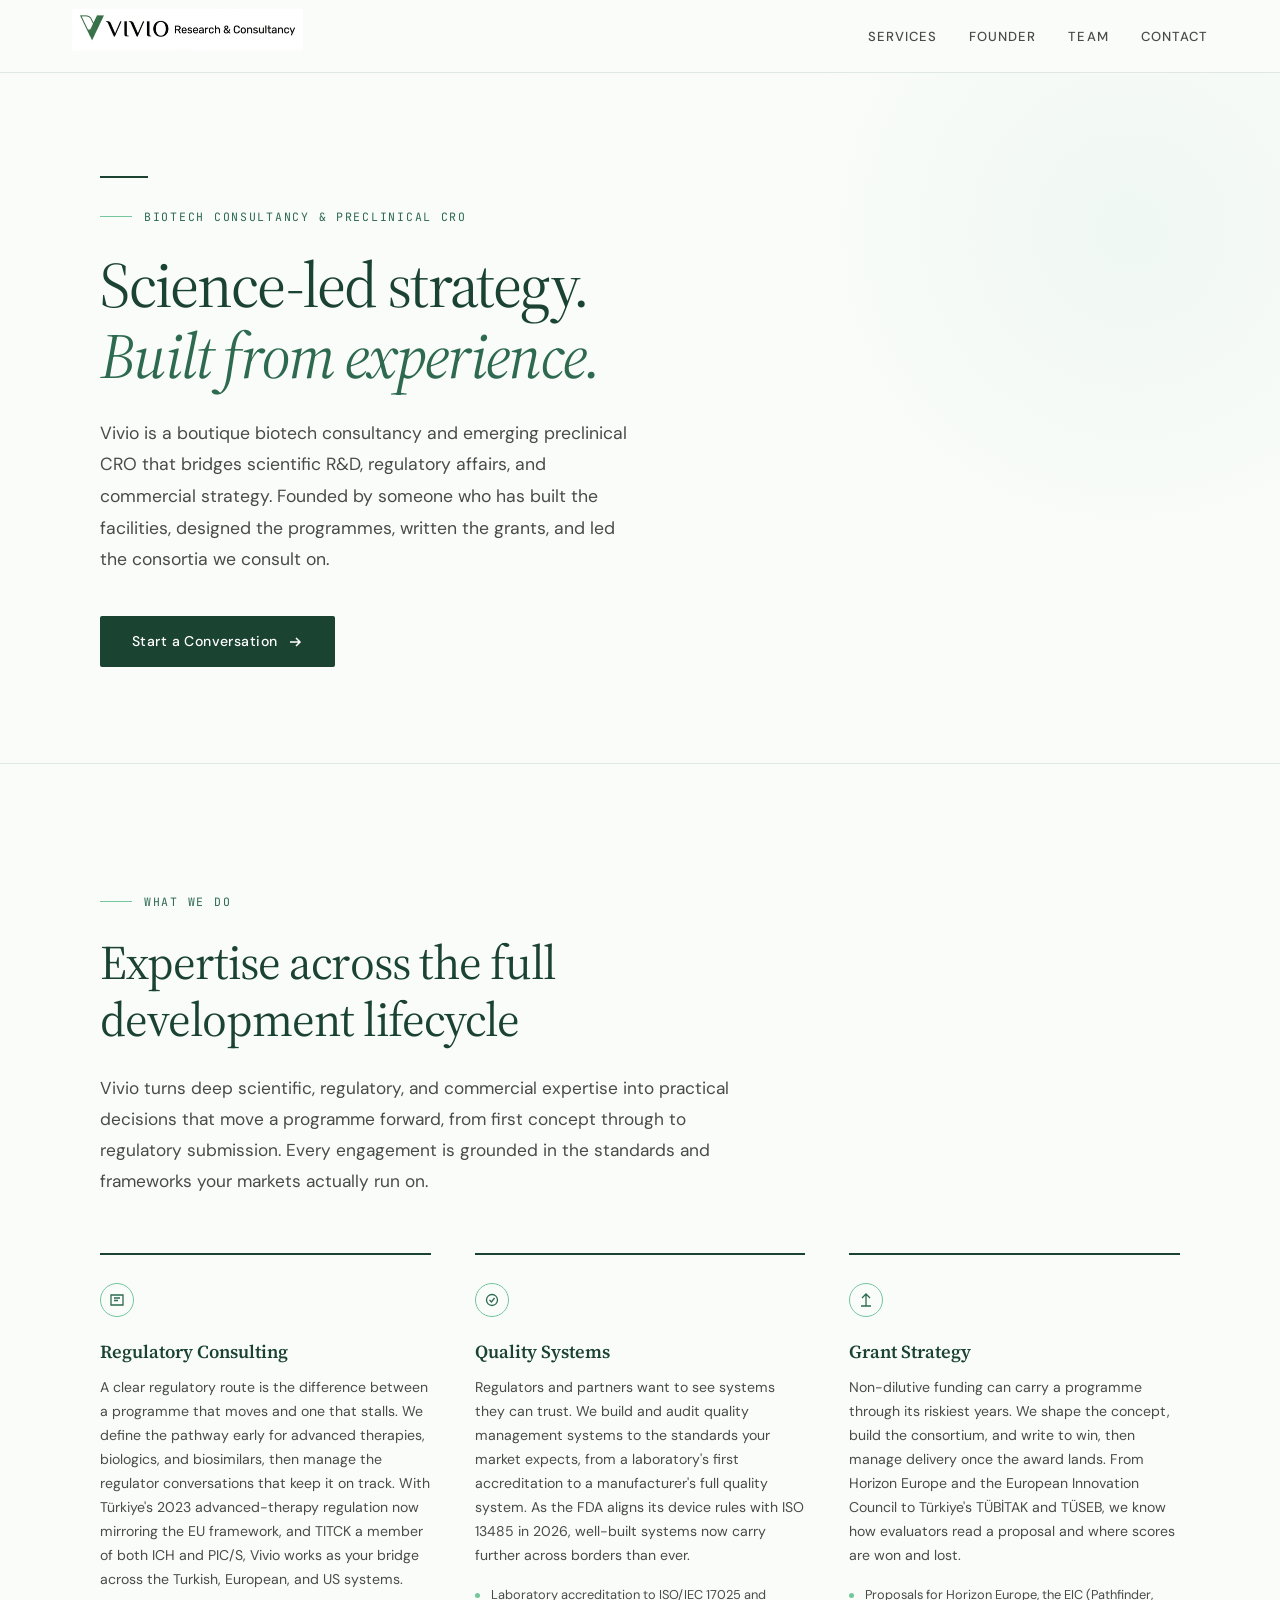
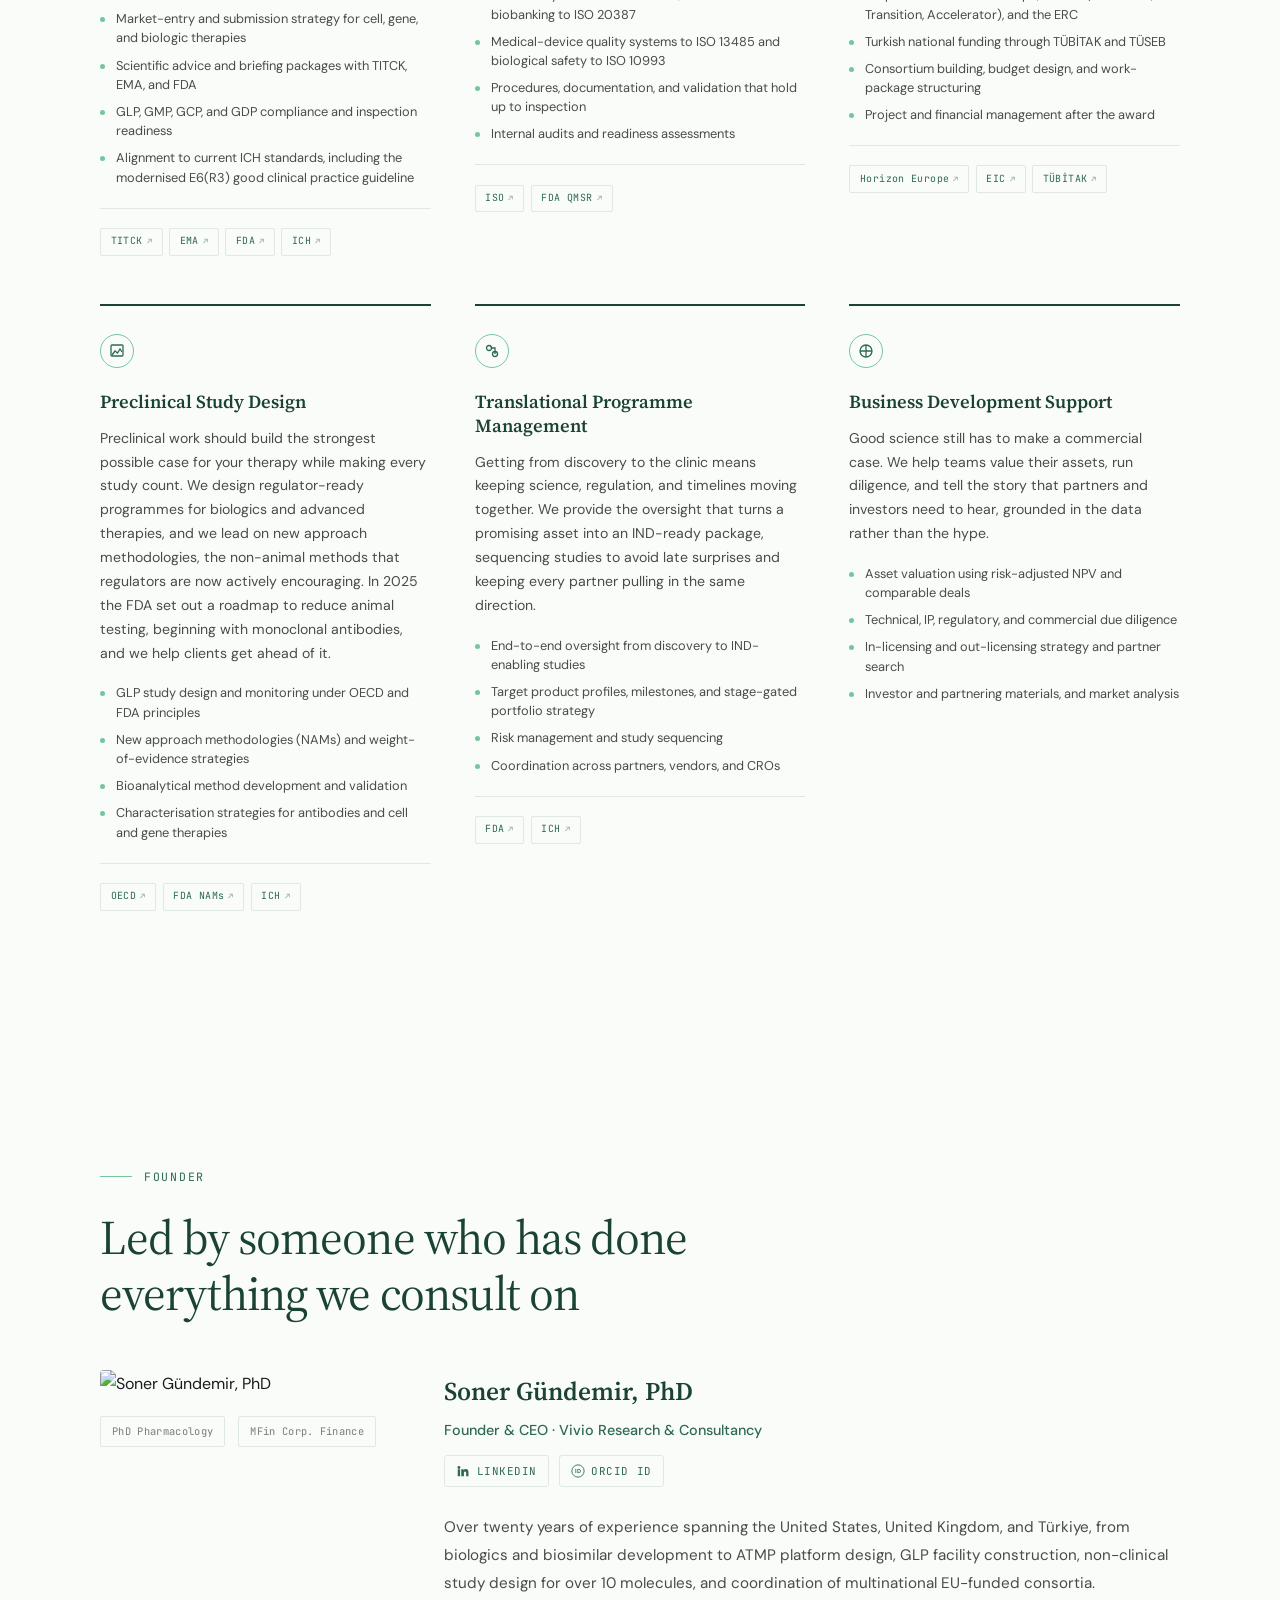
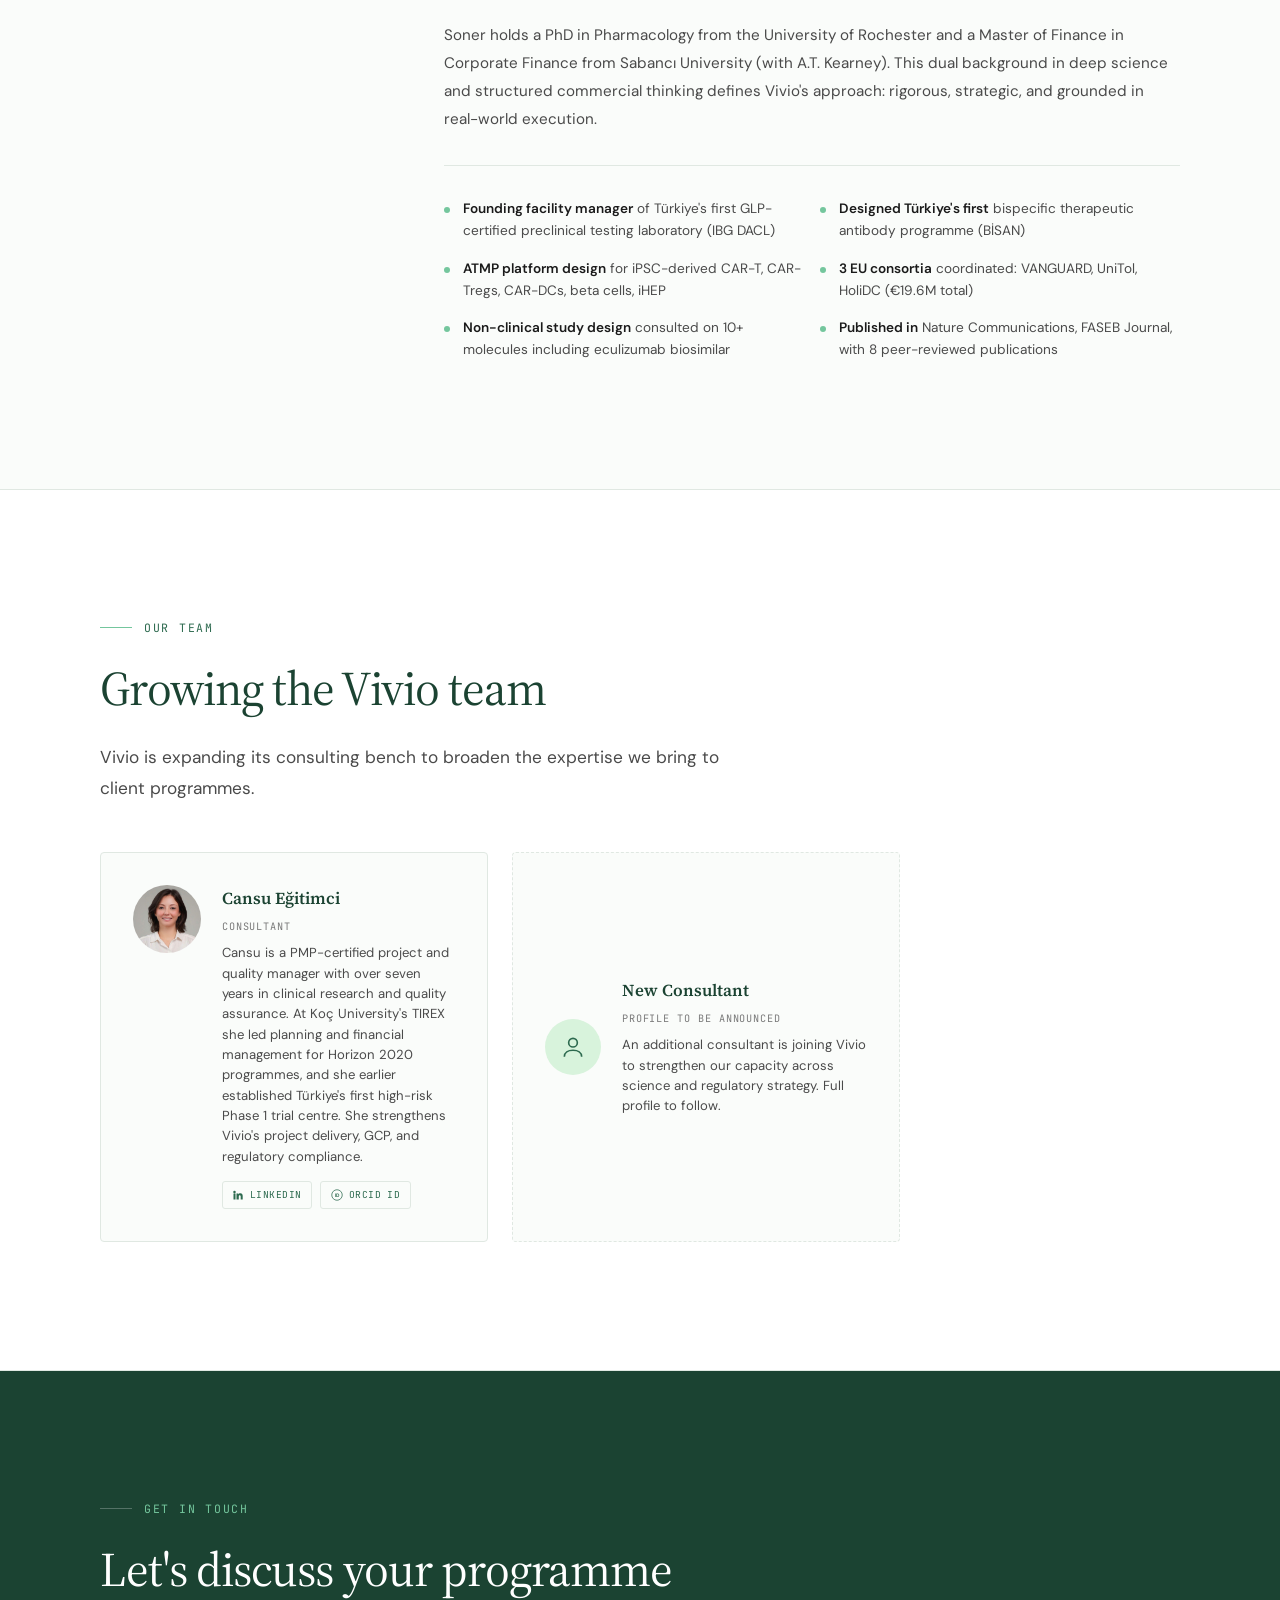
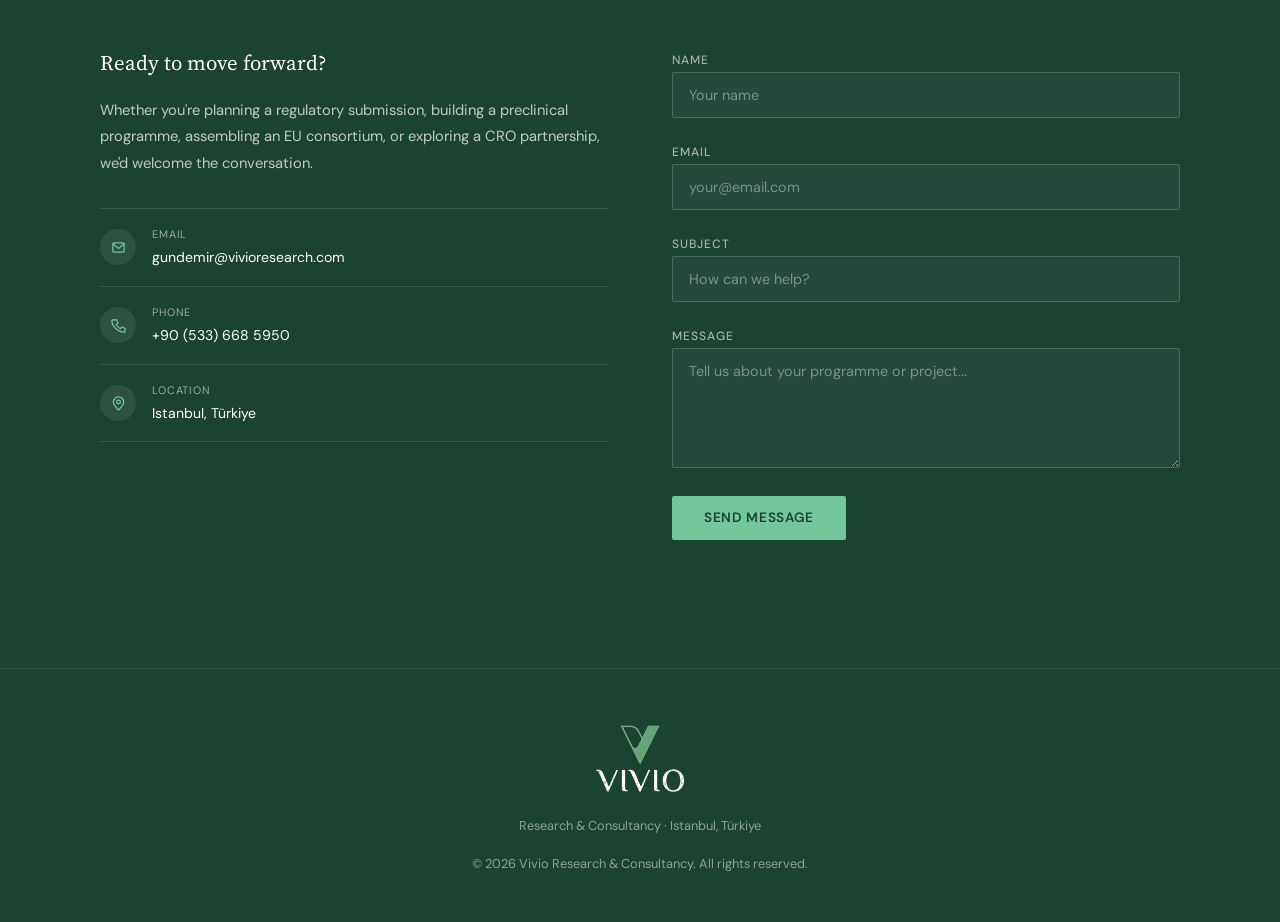
==== commit a0316ee6: "Update index.html" ====
--- a/index.html
+++ b/index.html
@@ -8,7 +8,7 @@
 <link rel="icon" type="image/png" sizes="32x32" href="/favicon-32x32.png">
 <link rel="icon" type="image/png" sizes="16x16" href="/favicon-16x16.png">
 <link rel="apple-touch-icon" sizes="180x180" href="/apple-touch-icon.png">
-<meta name="description" content="Boutique biotech consultancy and emerging preclinical CRO partner bridging scientific R&D, regulatory affairs, and commercial strategy.">
+<meta name="description" content="Boutique biotech consultancy and emerging preclinical CRO bridging scientific R&D, regulatory affairs, and commercial strategy.">
 <link rel="preconnect" href="https://fonts.googleapis.com">
 <link href="https://fonts.googleapis.com/css2?family=Source+Serif+4:ital,opsz,wght@0,8..60,300;0,8..60,400;0,8..60,600;0,8..60,700;1,8..60,400&family=DM+Sans:wght@400;500;600&family=JetBrains+Mono:wght@400&display=swap" rel="stylesheet">
 <style>
@@ -156,21 +156,6 @@
     background: radial-gradient(circle, rgba(116,198,157,0.08) 0%, transparent 70%);
     pointer-events: none;
   }
-  .hero::after {
-    content: '';
-    position: absolute;
-    right: 10vw;
-    top: 52%;
-    transform: translateY(-50%);
-    width: min(66%, 860px);
-    aspect-ratio: 760 / 427;
-    background: url('concept4.png') no-repeat center center;
-    background-size: contain;
-    opacity: 0.28;
-    pointer-events: none;
-    z-index: 0;
-  }
-  .hero .container { position: relative; z-index: 1; }
 
   .hero-grid {
     display: grid;
@@ -546,17 +531,7 @@
   }
 
   /* ─── TEAM ─── */
-  .team-section { position: relative; background: var(--white); border-bottom: 1px solid var(--border); }
-  .team-section::before {
-    content: '';
-    position: absolute;
-    inset: 0;
-    background: url('concept2.png') no-repeat center center;
-    background-size: cover;
-    opacity: 0.4;
-    pointer-events: none;
-  }
-  .team-section .container { position: relative; z-index: 1; }
+  .team-section { background: var(--white); border-bottom: 1px solid var(--border); }
   .team-grid {
     display: grid;
     grid-template-columns: 1fr 1fr;
@@ -813,29 +788,6 @@
   }
   footer .footer-logo span { color: var(--vivio-accent); }
   footer p { margin-top: 0.5rem; }
-  footer .footer-legal {
-    margin: 1.4rem auto 0;
-    max-width: 760px;
-    font-size: 0.72rem;
-    line-height: 1.7;
-    color: rgba(255,255,255,0.4);
-  }
-  footer .footer-legal p { margin-top: 0.2rem; }
-  footer .footer-links {
-    margin-top: 1.4rem;
-    display: flex;
-    gap: 1.5rem;
-    justify-content: center;
-    flex-wrap: wrap;
-  }
-  footer .footer-links a {
-    color: rgba(255,255,255,0.6);
-    text-decoration: none;
-    font-size: 0.78rem;
-    transition: color 0.2s;
-  }
-  footer .footer-links a:hover { color: var(--vivio-accent); }
-  footer .footer-copy { margin-top: 1.4rem; }
 
   /* ─── ANIMATIONS ─── */
   .fade-in {
@@ -850,7 +802,6 @@
 
   /* ─── RESPONSIVE ─── */
   @media (max-width: 900px) {
-    .hero::after { display: none; }
     .hero-grid { grid-template-columns: 1fr; gap: 2.5rem; }
     .hero-stats { max-width: 400px; }
     .services-grid { grid-template-columns: 1fr 1fr; }
@@ -914,10 +865,10 @@
     <div class="hero-grid">
       <div class="fade-in">
         <div class="hero-rule"></div>
-        <div class="section-label">Biotech Consultancy & Preclinical CRO Partner</div>
+        <div class="section-label">Biotech Consultancy & Preclinical CRO</div>
         <h1>Science-led strategy.<br><em>Built from experience.</em></h1>
         <p class="hero-text">
-          Vivio is a boutique biotech consultancy and emerging preclinical CRO partner that bridges scientific R&D, regulatory affairs, and commercial strategy. Founded by someone who has built the facilities, designed the programmes, written the grants, and led the consortia we consult on.
+          Vivio is a boutique biotech consultancy and emerging preclinical CRO that bridges scientific R&D, regulatory affairs, and commercial strategy. Founded by someone who has built the facilities, designed the programmes, written the grants, and led the consortia we consult on.
         </p>
         <a href="#contact" class="hero-cta">
           Start a Conversation
@@ -1076,7 +1027,7 @@
           </a>
         </div>
         <p class="founder-bio">
-          Over twenty years of experience spanning the United States, United Kingdom, and Türkiye, from biologics and biosimilar development to ATMP platform design, GLP facility construction, non-clinical study design for over 10 molecules, and the coordination of multinational EU grant consortia.
+          Over twenty years of experience spanning the United States, United Kingdom, and Türkiye, from biologics and biosimilar development to ATMP platform design, GLP facility construction, non-clinical study design for over 10 molecules, and coordination of multinational EU-funded consortia.
         </p>
         <p class="founder-bio">
           Soner holds a PhD in Pharmacology from the University of Rochester and a Master of Finance in Corporate Finance from Sabancı University (with A.T. Kearney). This dual background in deep science and structured commercial thinking defines Vivio's approach: rigorous, strategic, and grounded in real-world execution.
@@ -1085,27 +1036,27 @@
         <div class="founder-highlights">
           <div class="highlight-item">
             <div class="highlight-bullet"></div>
-            <p><strong>Founding facility manager</strong> of Türkiye's first OECD GLP-certified preclinical testing laboratory (IBG DACL)</p>
+            <p><strong>Founding facility manager</strong> of Türkiye's first GLP-certified preclinical testing laboratory (IBG DACL)</p>
           </div>
           <div class="highlight-item">
             <div class="highlight-bullet"></div>
-            <p><strong>Designed Türkiye's first</strong> bispecific therapeutic antibody programme (BISAN), involved in the development of several biosimilars</p>
+            <p><strong>Designed Türkiye's first</strong> bispecific therapeutic antibody programme (BİSAN)</p>
           </div>
           <div class="highlight-item">
             <div class="highlight-bullet"></div>
-            <p><strong>ATMP/CGT platform design</strong> for iPSC-derived CAR-T, CAR-Tregs, CAR-Bregs, CAR-DCs, beta cells, iHEPs</p>
+            <p><strong>ATMP platform design</strong> for iPSC-derived CAR-T, CAR-Tregs, CAR-DCs, beta cells, iHEP</p>
           </div>
           <div class="highlight-item">
             <div class="highlight-bullet"></div>
-            <p><strong>Several EU consortia</strong> coordinated (VANGUARD, UniTol, HoliDC, GENESIS, IMMUNOGLYPH) with a &gt;€30M combined proposal budget</p>
+            <p><strong>3 EU consortia</strong> coordinated: VANGUARD, UniTol, HoliDC (€19.6M total)</p>
           </div>
           <div class="highlight-item">
             <div class="highlight-bullet"></div>
-            <p><strong>Non-clinical study design</strong> consulted on 10+ therapeutics including small molecules, biosimilars, ATMPs/CGTs</p>
+            <p><strong>Non-clinical study design</strong> consulted on 10+ molecules including eculizumab biosimilar</p>
           </div>
           <div class="highlight-item">
             <div class="highlight-bullet"></div>
-            <p><strong>High-impact publications</strong> in Nature Communications and Neuro-Oncology</p>
+            <p><strong>Published in</strong> Nature Communications, FASEB Journal, with 8 peer-reviewed publications</p>
           </div>
         </div>
       </div>
@@ -1193,7 +1144,7 @@
           </div>
           <div>
             <div class="contact-detail-label">Location</div>
-            <div class="contact-detail-text">Maltepe, İstanbul, Türkiye</div>
+            <div class="contact-detail-text">Istanbul, Türkiye</div>
           </div>
         </div>
       </div>
@@ -1226,16 +1177,8 @@
 <!-- FOOTER -->
 <footer>
   <div class="footer-logo"><img src="[data-uri]" alt="Vivio" style="height:80px;"></div>
-  <p>Research & Consultancy · Maltepe, İstanbul, Türkiye</p>
-  <div class="footer-legal">
-    <p>Vivio Research Danışmanlık Ltd. Şti. · Cevizli Mah. Zuhal Cad. A Blok No: 46, İç Kapı No: 50, Maltepe, İstanbul, Türkiye</p>
-    <p>İstanbul Trade Registry No 1133142 · MERSIS 0925132359400001 · Tax Office (Kartal) VKN 9251323594</p>
-  </div>
-  <div class="footer-links">
-    <a href="/privacy.html">Privacy Notice</a>
-    <a href="/privacy.html#cookies">Cookie Policy</a>
-  </div>
-  <p class="footer-copy">© 2026 Vivio Research Danışmanlık Ltd. Şti. All rights reserved.</p>
+  <p>Research & Consultancy · Istanbul, Türkiye</p>
+  <p style="margin-top: 1rem;">© 2026 Vivio Research & Consultancy. All rights reserved.</p>
 </footer>
 
 <script>
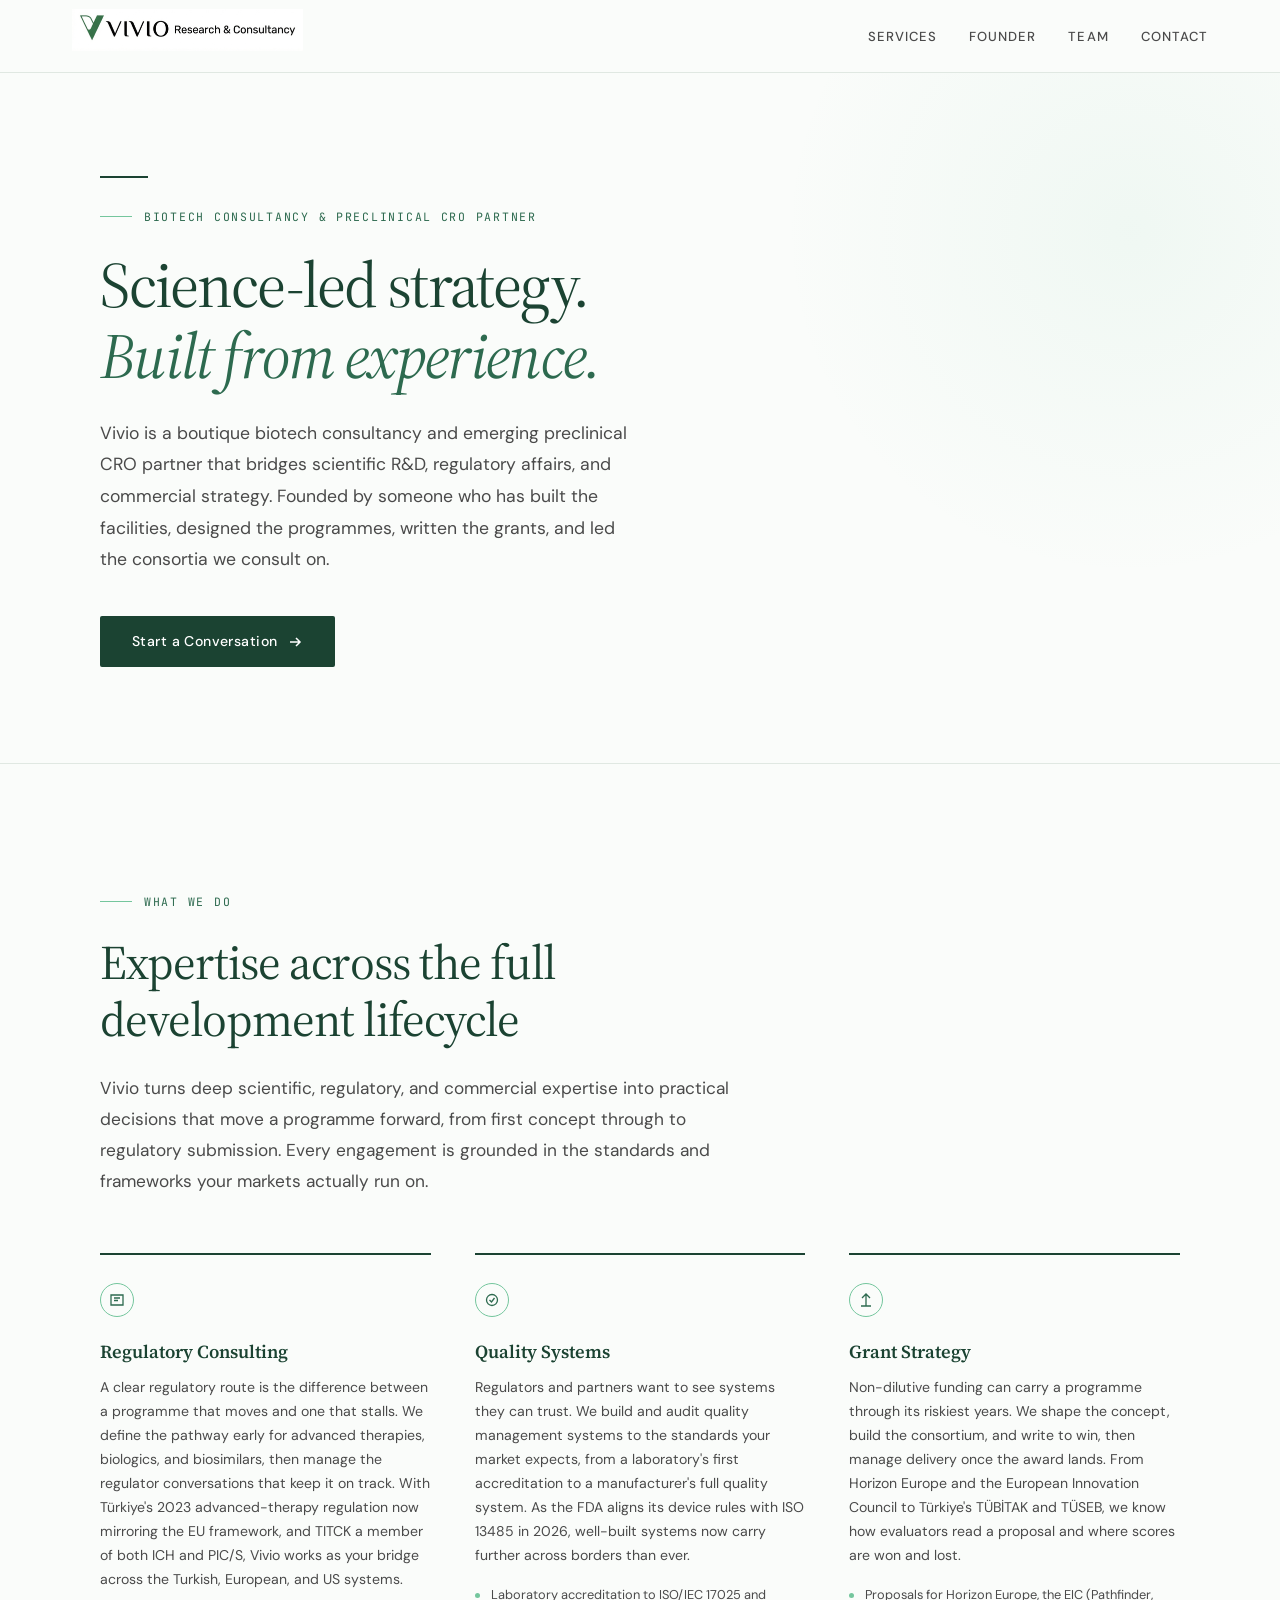
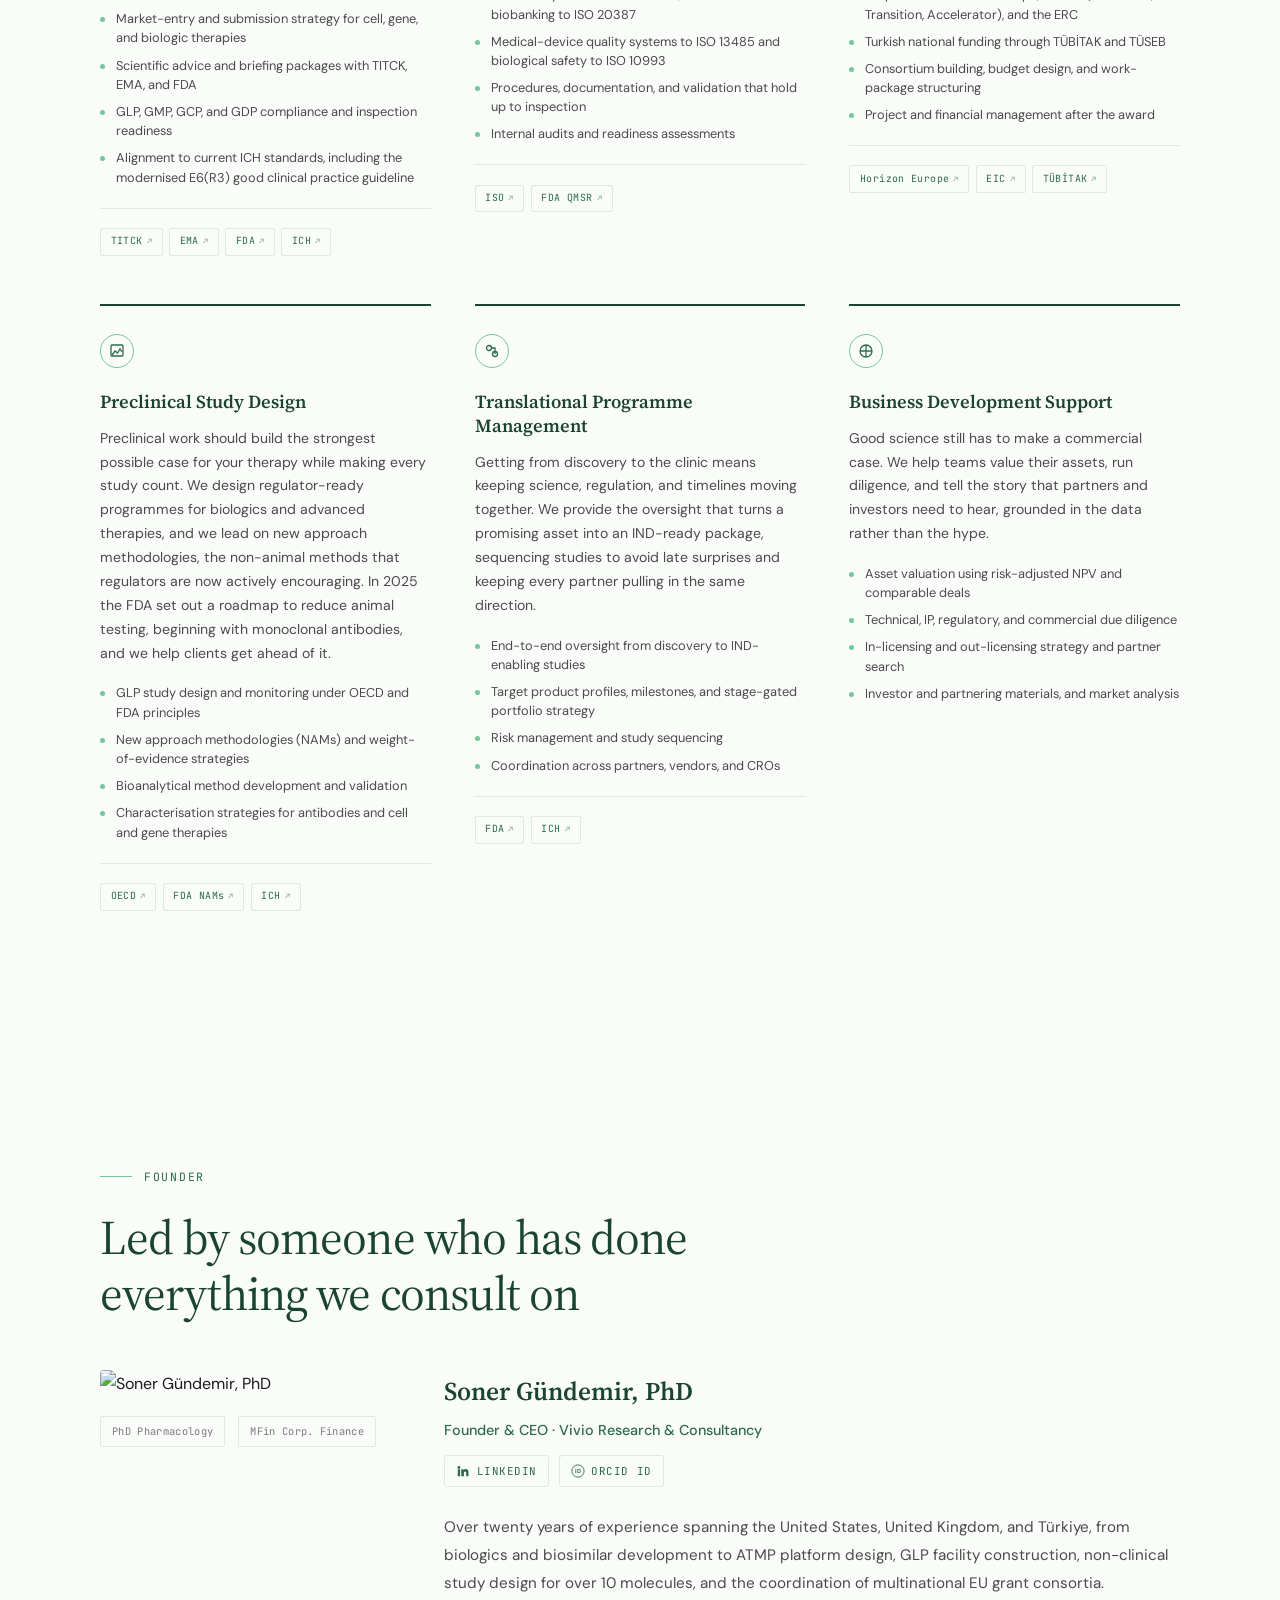
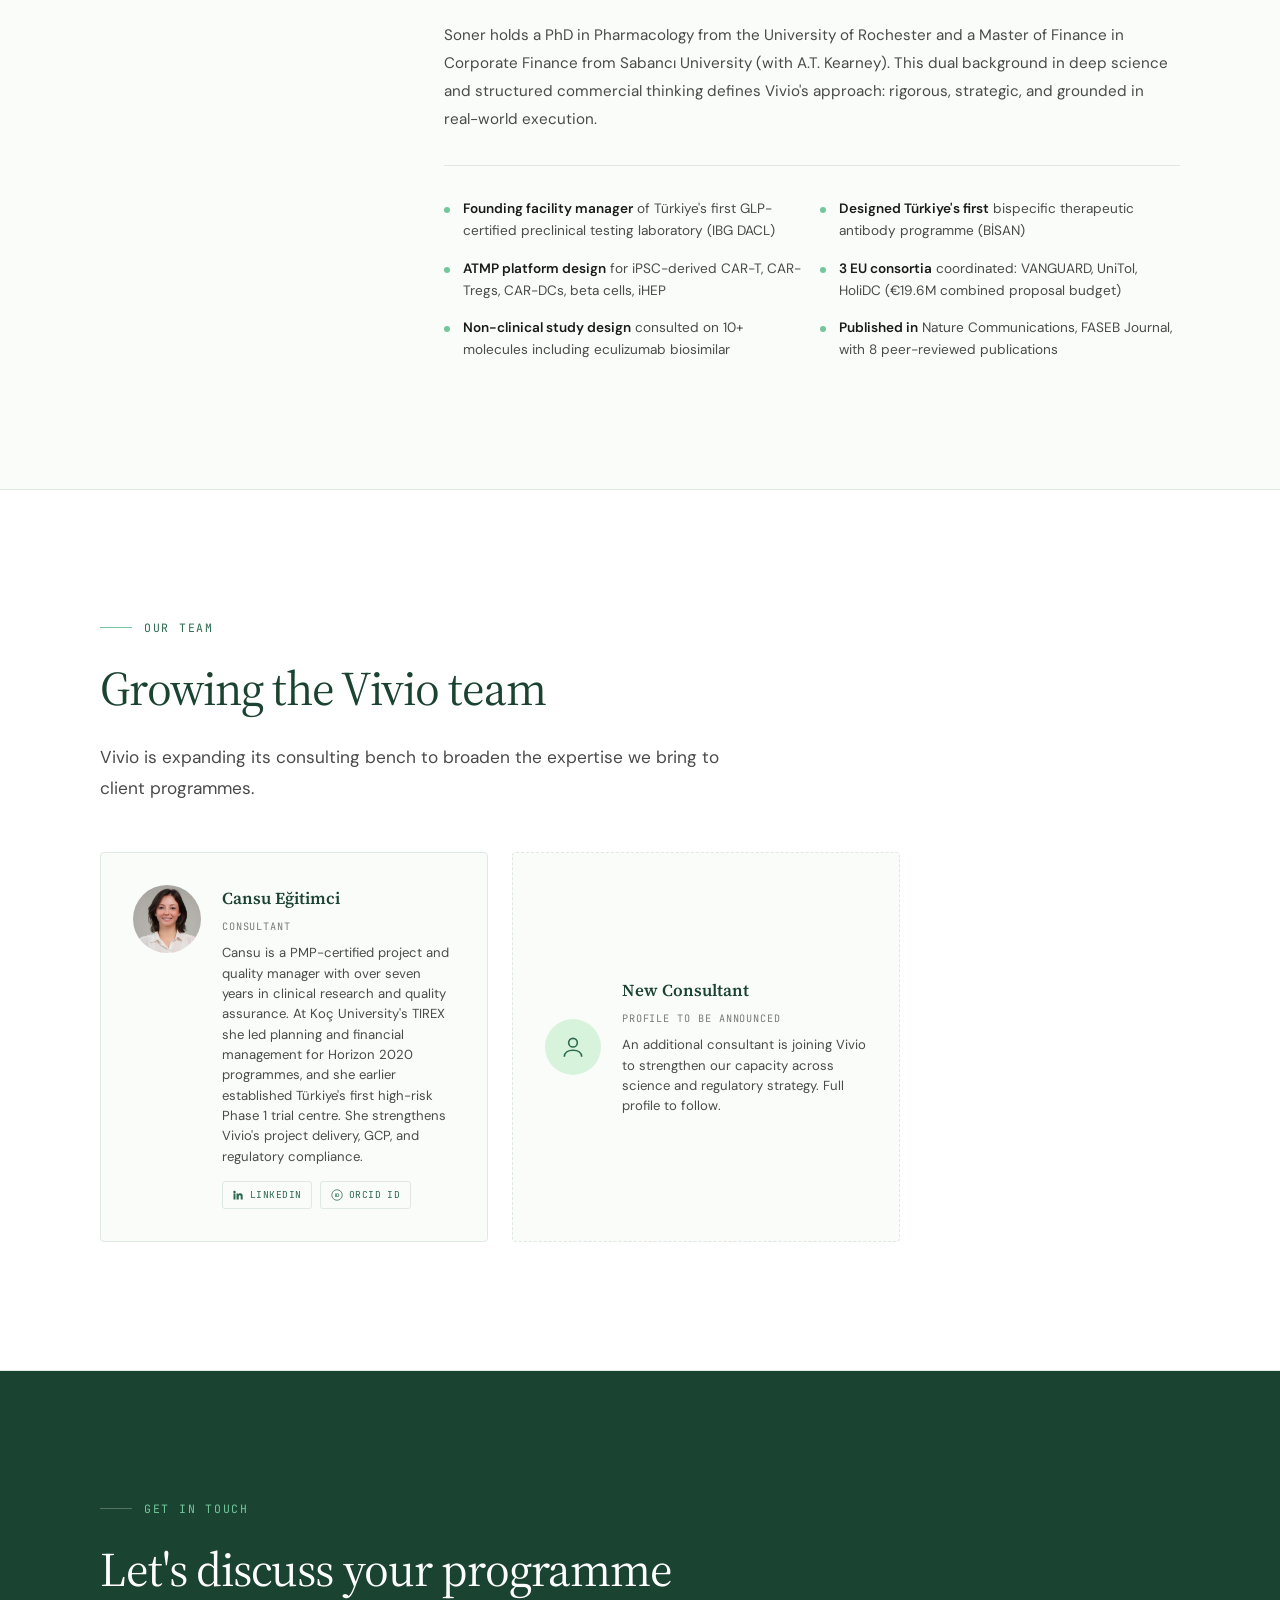
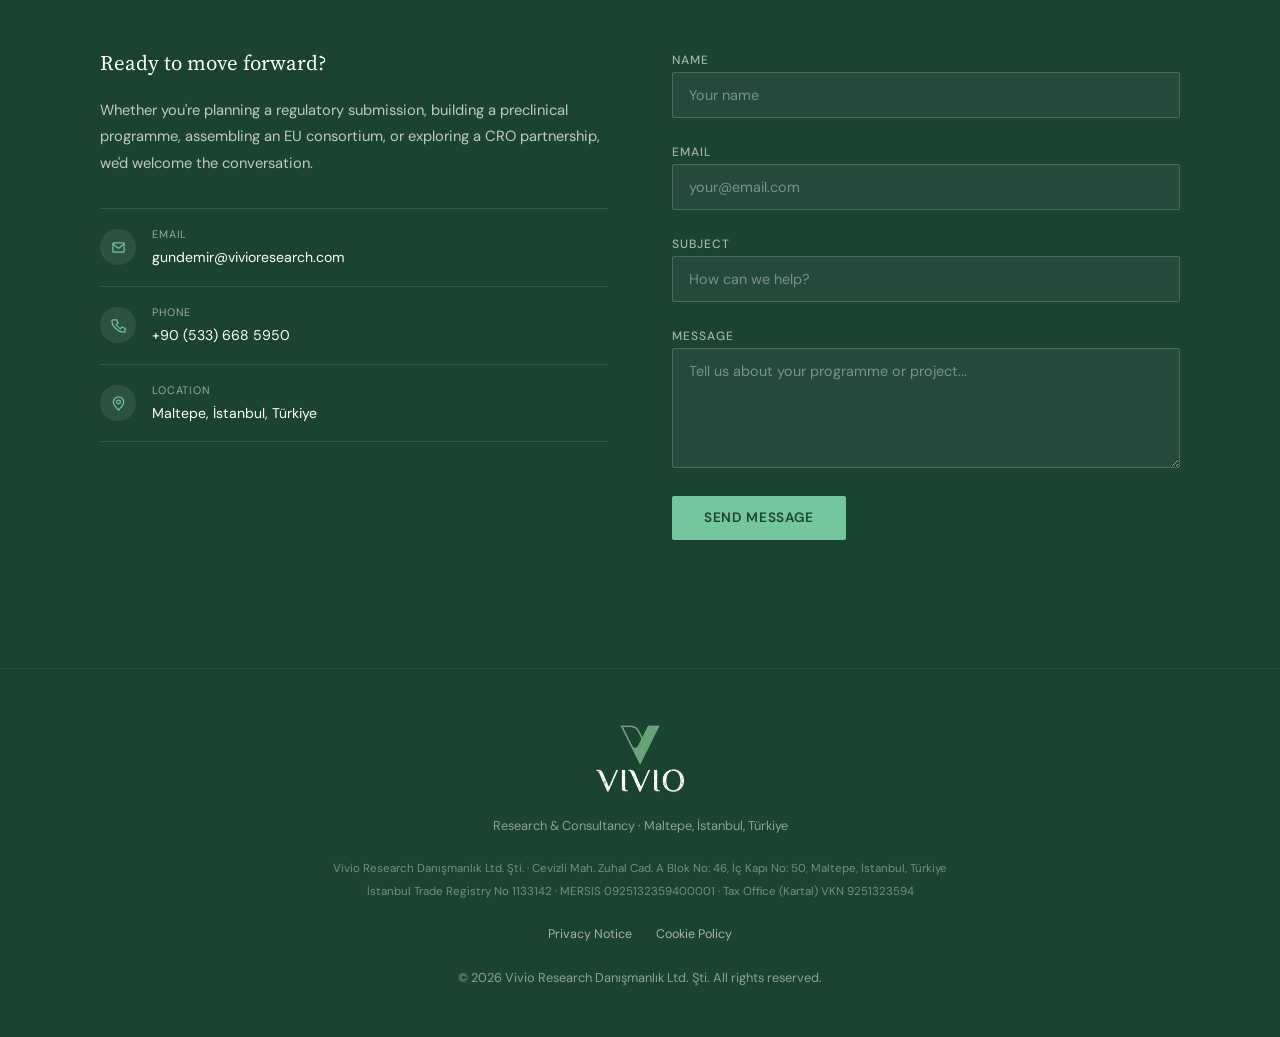
==== commit 7e194817: "Update index.html" ====
--- a/index.html
+++ b/index.html
@@ -8,7 +8,7 @@
 <link rel="icon" type="image/png" sizes="32x32" href="/favicon-32x32.png">
 <link rel="icon" type="image/png" sizes="16x16" href="/favicon-16x16.png">
 <link rel="apple-touch-icon" sizes="180x180" href="/apple-touch-icon.png">
-<meta name="description" content="Boutique biotech consultancy and emerging preclinical CRO bridging scientific R&D, regulatory affairs, and commercial strategy.">
+<meta name="description" content="Boutique biotech consultancy and emerging preclinical CRO partner bridging scientific R&D, regulatory affairs, and commercial strategy.">
 <link rel="preconnect" href="https://fonts.googleapis.com">
 <link href="https://fonts.googleapis.com/css2?family=Source+Serif+4:ital,opsz,wght@0,8..60,300;0,8..60,400;0,8..60,600;0,8..60,700;1,8..60,400&family=DM+Sans:wght@400;500;600&family=JetBrains+Mono:wght@400&display=swap" rel="stylesheet">
 <style>
@@ -788,6 +788,29 @@
   }
   footer .footer-logo span { color: var(--vivio-accent); }
   footer p { margin-top: 0.5rem; }
+  footer .footer-legal {
+    margin: 1.4rem auto 0;
+    max-width: 760px;
+    font-size: 0.72rem;
+    line-height: 1.7;
+    color: rgba(255,255,255,0.4);
+  }
+  footer .footer-legal p { margin-top: 0.2rem; }
+  footer .footer-links {
+    margin-top: 1.4rem;
+    display: flex;
+    gap: 1.5rem;
+    justify-content: center;
+    flex-wrap: wrap;
+  }
+  footer .footer-links a {
+    color: rgba(255,255,255,0.6);
+    text-decoration: none;
+    font-size: 0.78rem;
+    transition: color 0.2s;
+  }
+  footer .footer-links a:hover { color: var(--vivio-accent); }
+  footer .footer-copy { margin-top: 1.4rem; }
 
   /* ─── ANIMATIONS ─── */
   .fade-in {
@@ -865,10 +888,10 @@
     <div class="hero-grid">
       <div class="fade-in">
         <div class="hero-rule"></div>
-        <div class="section-label">Biotech Consultancy & Preclinical CRO</div>
+        <div class="section-label">Biotech Consultancy & Preclinical CRO Partner</div>
         <h1>Science-led strategy.<br><em>Built from experience.</em></h1>
         <p class="hero-text">
-          Vivio is a boutique biotech consultancy and emerging preclinical CRO that bridges scientific R&D, regulatory affairs, and commercial strategy. Founded by someone who has built the facilities, designed the programmes, written the grants, and led the consortia we consult on.
+          Vivio is a boutique biotech consultancy and emerging preclinical CRO partner that bridges scientific R&D, regulatory affairs, and commercial strategy. Founded by someone who has built the facilities, designed the programmes, written the grants, and led the consortia we consult on.
         </p>
         <a href="#contact" class="hero-cta">
           Start a Conversation
@@ -1027,7 +1050,7 @@
           </a>
         </div>
         <p class="founder-bio">
-          Over twenty years of experience spanning the United States, United Kingdom, and Türkiye, from biologics and biosimilar development to ATMP platform design, GLP facility construction, non-clinical study design for over 10 molecules, and coordination of multinational EU-funded consortia.
+          Over twenty years of experience spanning the United States, United Kingdom, and Türkiye, from biologics and biosimilar development to ATMP platform design, GLP facility construction, non-clinical study design for over 10 molecules, and the coordination of multinational EU grant consortia.
         </p>
         <p class="founder-bio">
           Soner holds a PhD in Pharmacology from the University of Rochester and a Master of Finance in Corporate Finance from Sabancı University (with A.T. Kearney). This dual background in deep science and structured commercial thinking defines Vivio's approach: rigorous, strategic, and grounded in real-world execution.
@@ -1048,7 +1071,7 @@
           </div>
           <div class="highlight-item">
             <div class="highlight-bullet"></div>
-            <p><strong>3 EU consortia</strong> coordinated: VANGUARD, UniTol, HoliDC (€19.6M total)</p>
+            <p><strong>3 EU consortia</strong> coordinated: VANGUARD, UniTol, HoliDC (€19.6M combined proposal budget)</p>
           </div>
           <div class="highlight-item">
             <div class="highlight-bullet"></div>
@@ -1144,7 +1167,7 @@
           </div>
           <div>
             <div class="contact-detail-label">Location</div>
-            <div class="contact-detail-text">Istanbul, Türkiye</div>
+            <div class="contact-detail-text">Maltepe, İstanbul, Türkiye</div>
           </div>
         </div>
       </div>
@@ -1177,8 +1200,16 @@
 <!-- FOOTER -->
 <footer>
   <div class="footer-logo"><img src="[data-uri]" alt="Vivio" style="height:80px;"></div>
-  <p>Research & Consultancy · Istanbul, Türkiye</p>
-  <p style="margin-top: 1rem;">© 2026 Vivio Research & Consultancy. All rights reserved.</p>
+  <p>Research & Consultancy · Maltepe, İstanbul, Türkiye</p>
+  <div class="footer-legal">
+    <p>Vivio Research Danışmanlık Ltd. Şti. · Cevizli Mah. Zuhal Cad. A Blok No: 46, İç Kapı No: 50, Maltepe, İstanbul, Türkiye</p>
+    <p>İstanbul Trade Registry No 1133142 · MERSIS 0925132359400001 · Tax Office (Kartal) VKN 9251323594</p>
+  </div>
+  <div class="footer-links">
+    <a href="/privacy.html">Privacy Notice</a>
+    <a href="/privacy.html#cookies">Cookie Policy</a>
+  </div>
+  <p class="footer-copy">© 2026 Vivio Research Danışmanlık Ltd. Şti. All rights reserved.</p>
 </footer>
 
 <script>
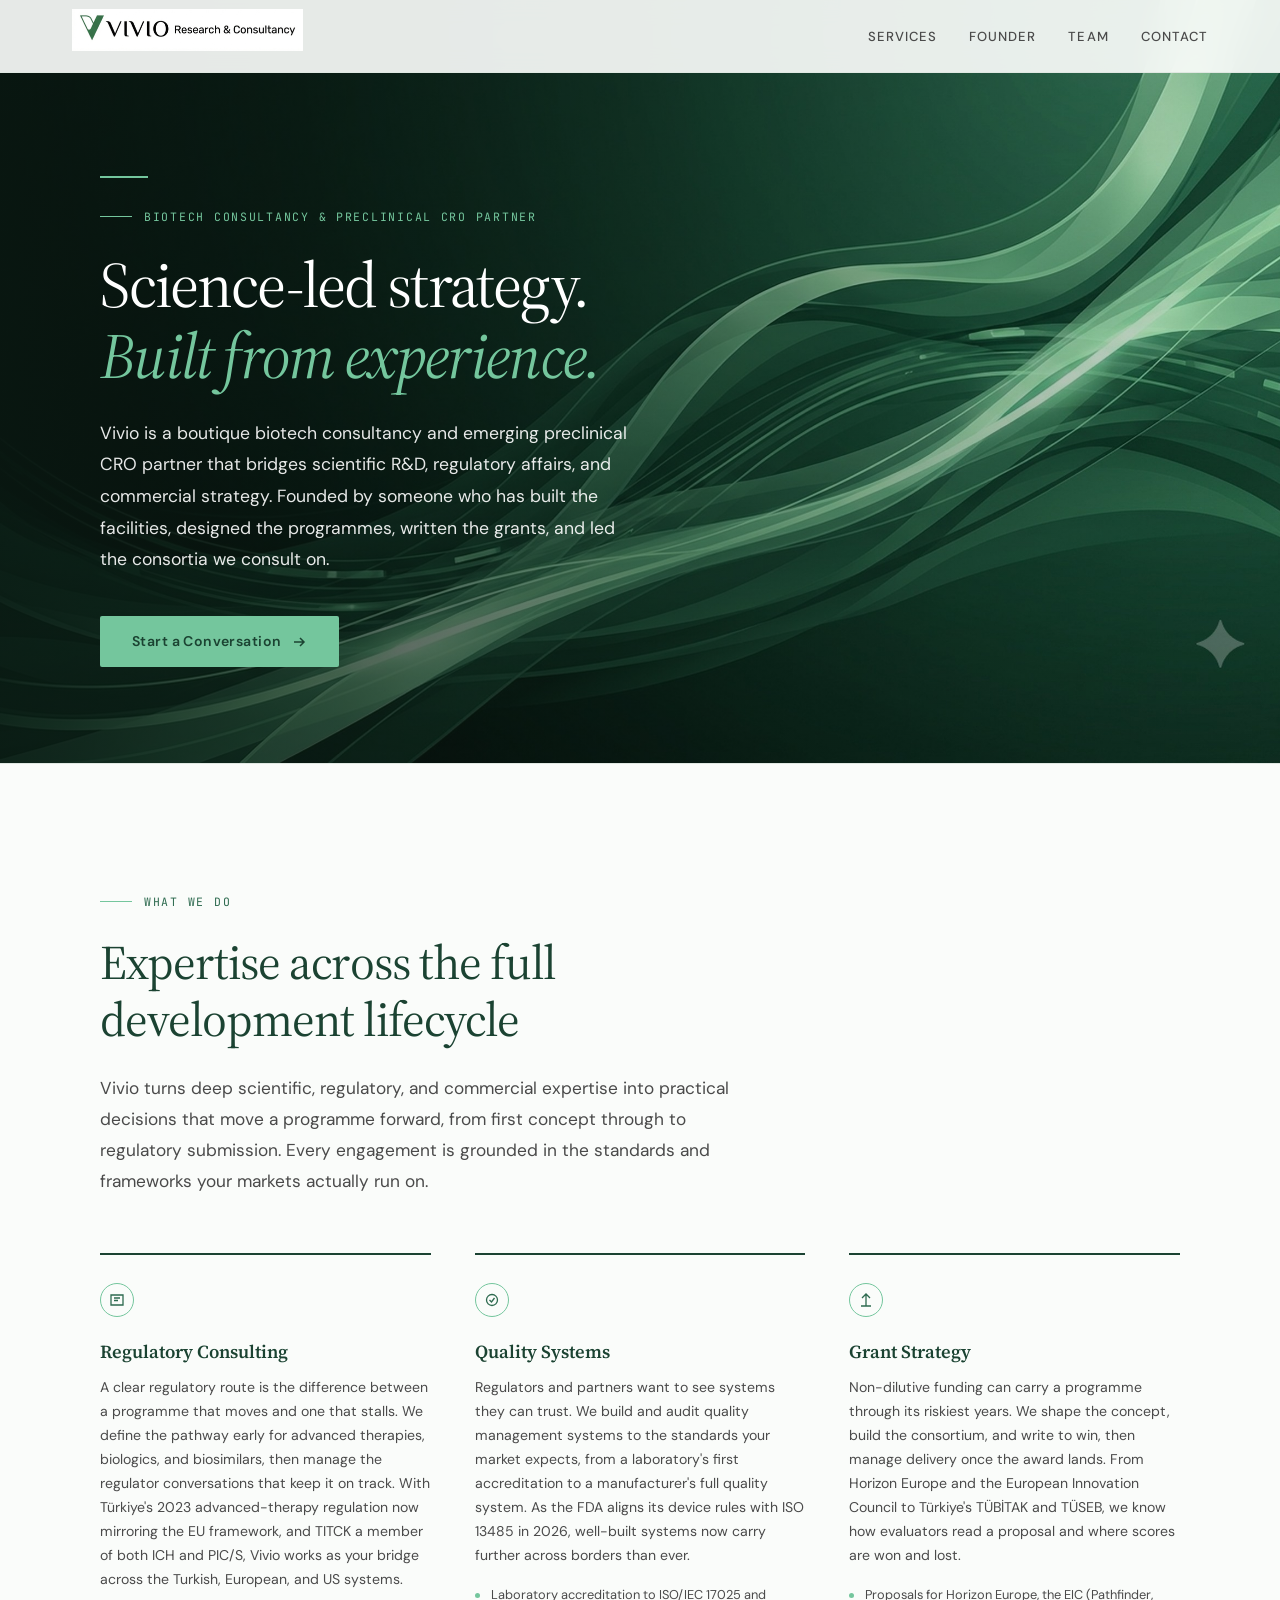
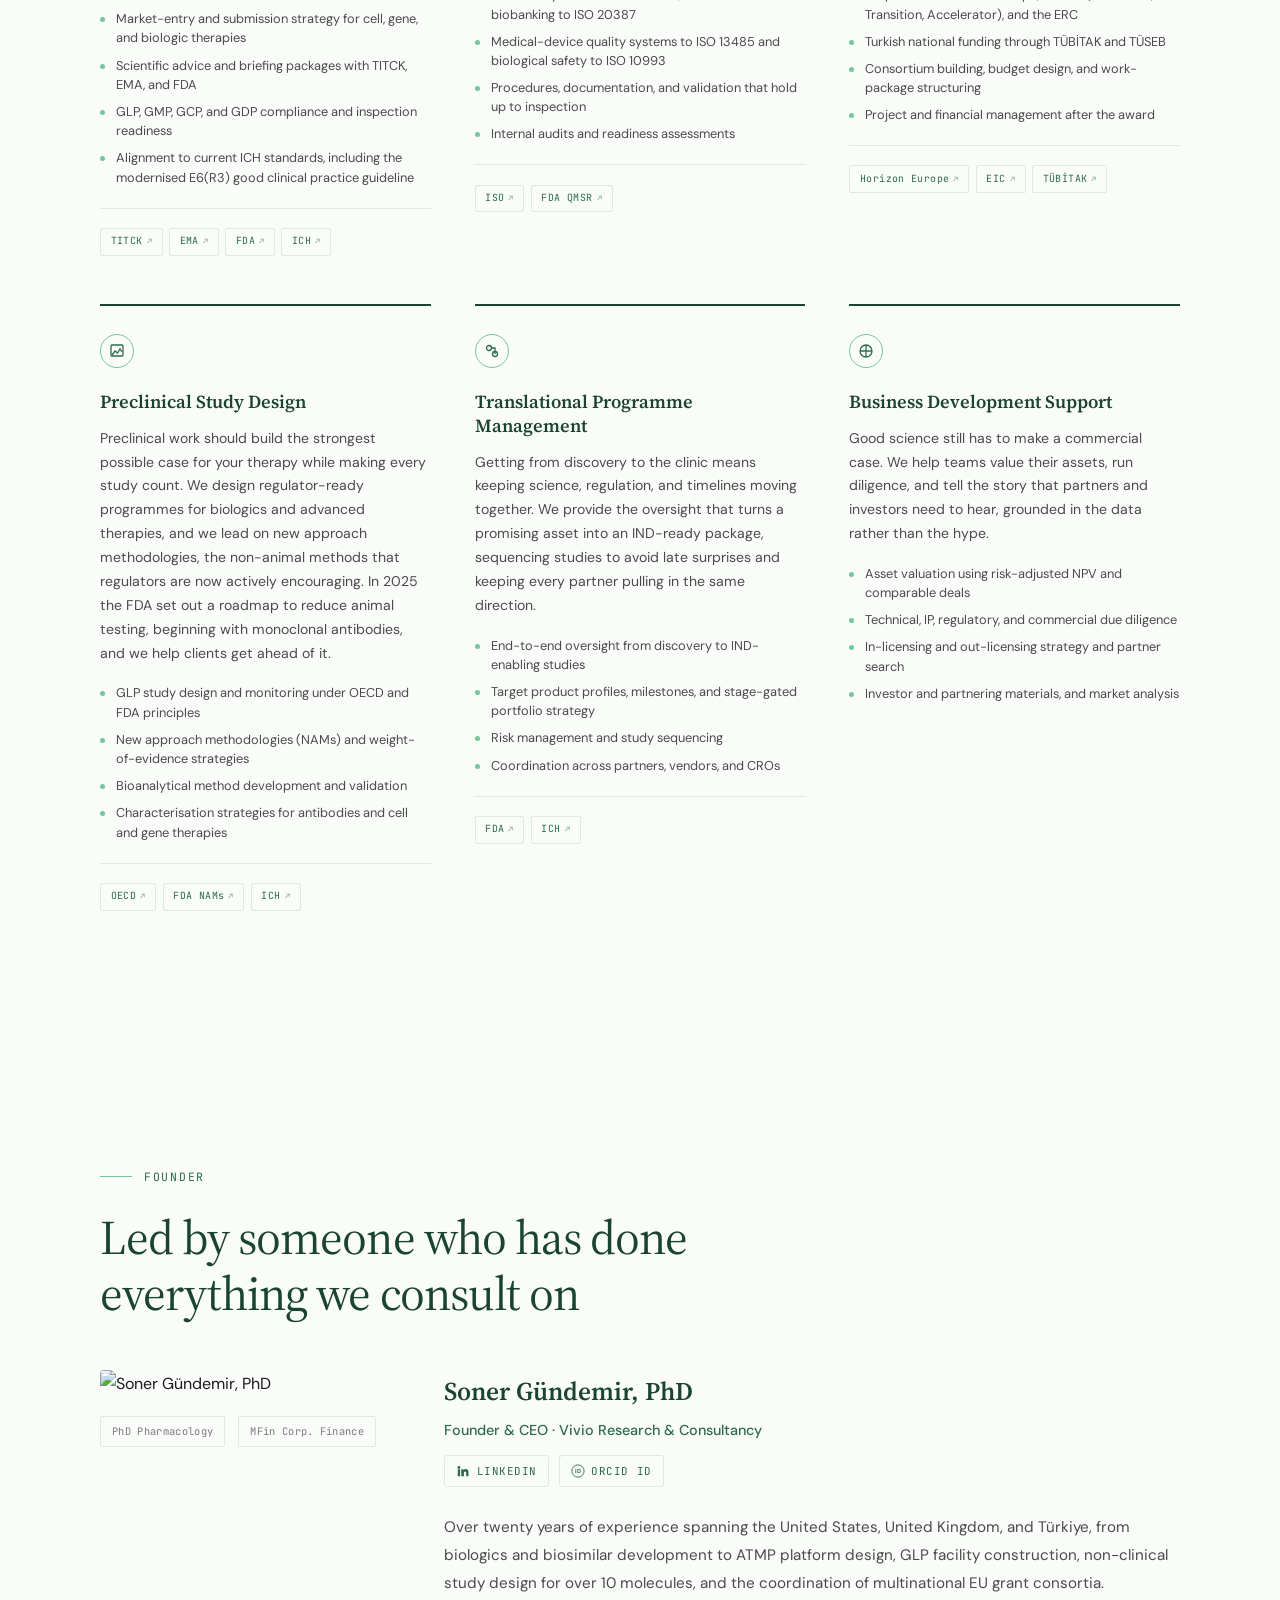
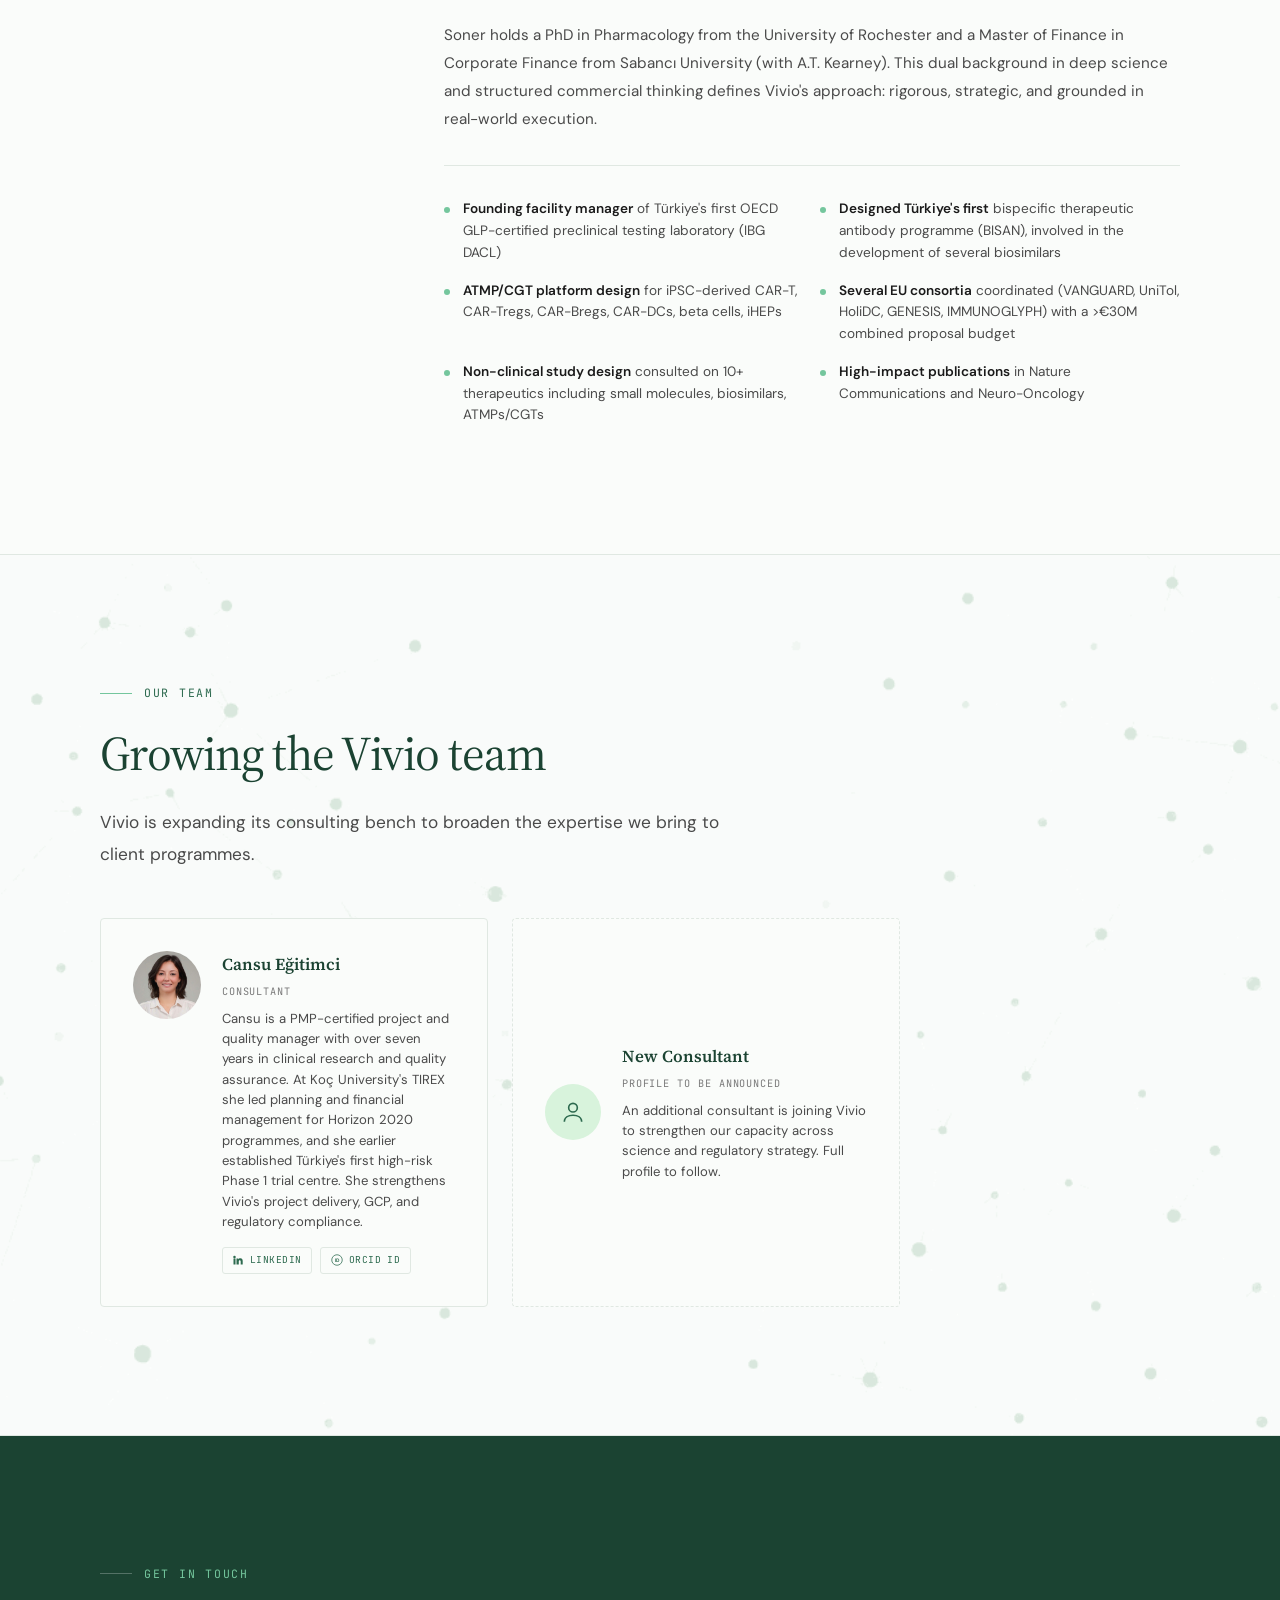
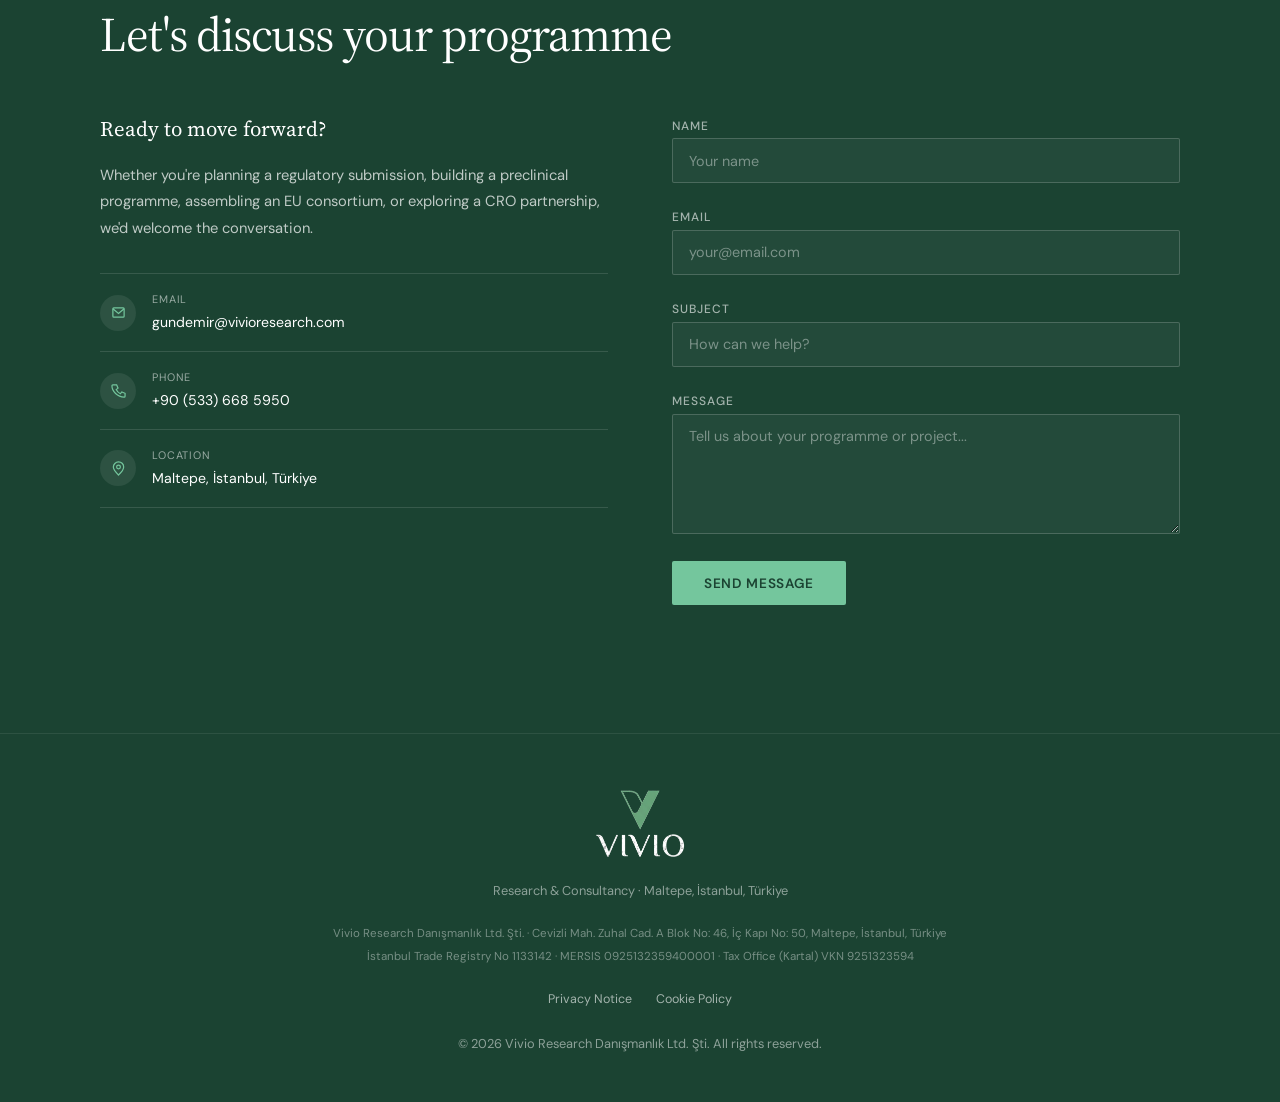
==== commit 75d006c9: "hero change" ====
--- a/index.html
+++ b/index.html
@@ -138,24 +138,26 @@
     padding-bottom: 6rem;
     position: relative;
     overflow: hidden;
+    background: #0d2018 url('hero-bg.jpg') center center / cover no-repeat;
   }
   .hero-rule {
     width: 48px;
     height: 2px;
-    background: var(--vivio-dark);
+    background: var(--vivio-accent);
     margin-bottom: 1.8rem;
   }
 
   .hero::before {
     content: '';
     position: absolute;
-    top: -120px;
-    right: -200px;
-    width: 700px;
-    height: 700px;
-    background: radial-gradient(circle, rgba(116,198,157,0.08) 0%, transparent 70%);
+    inset: 0;
+    background: linear-gradient(90deg, rgba(10,26,19,0.85) 0%, rgba(10,26,19,0.55) 45%, rgba(10,26,19,0.12) 100%);
     pointer-events: none;
-  }
+    z-index: 0;
+  }
+  .hero::after { display: none; }
+  .hero .container { position: relative; z-index: 1; }
+  .hero .section-label { color: var(--vivio-accent); }
 
   .hero-grid {
     display: grid;
@@ -170,18 +172,18 @@
     font-size: clamp(2.6rem, 5.5vw, 4rem);
     font-weight: 400;
     line-height: 1.12;
-    color: var(--vivio-dark);
+    color: #ffffff;
     letter-spacing: -0.03em;
     margin-bottom: 1.6rem;
   }
   .hero h1 em {
     font-style: italic;
-    color: var(--vivio-mid);
+    color: var(--vivio-accent);
   }
 
   .hero-text {
     font-size: 1.1rem;
-    color: var(--ink-light);
+    color: rgba(255,255,255,0.9);
     line-height: 1.8;
     margin-bottom: 2.5rem;
     max-width: 540px;
@@ -192,16 +194,16 @@
     align-items: center;
     gap: 0.6rem;
     padding: 0.85rem 2rem;
-    background: var(--vivio-dark);
-    color: var(--white);
+    background: var(--vivio-accent);
+    color: var(--vivio-dark);
     text-decoration: none;
     font-size: 0.88rem;
-    font-weight: 500;
+    font-weight: 600;
     letter-spacing: 0.03em;
     border-radius: 2px;
     transition: background 0.2s;
   }
-  .hero-cta:hover { background: var(--vivio-mid); }
+  .hero-cta:hover { background: #a9dcc0; }
   .hero-cta svg { width: 16px; height: 16px; }
 
   .hero-stats {
@@ -531,7 +533,17 @@
   }
 
   /* ─── TEAM ─── */
-  .team-section { background: var(--white); border-bottom: 1px solid var(--border); }
+  .team-section { position: relative; background: var(--white); border-bottom: 1px solid var(--border); }
+  .team-section::before {
+    content: '';
+    position: absolute;
+    inset: 0;
+    background: url('concept2.png') no-repeat center center;
+    background-size: cover;
+    opacity: 0.4;
+    pointer-events: none;
+  }
+  .team-section .container { position: relative; z-index: 1; }
   .team-grid {
     display: grid;
     grid-template-columns: 1fr 1fr;
@@ -825,6 +837,7 @@
 
   /* ─── RESPONSIVE ─── */
   @media (max-width: 900px) {
+    .hero::after { display: none; }
     .hero-grid { grid-template-columns: 1fr; gap: 2.5rem; }
     .hero-stats { max-width: 400px; }
     .services-grid { grid-template-columns: 1fr 1fr; }
@@ -1059,27 +1072,27 @@
         <div class="founder-highlights">
           <div class="highlight-item">
             <div class="highlight-bullet"></div>
-            <p><strong>Founding facility manager</strong> of Türkiye's first GLP-certified preclinical testing laboratory (IBG DACL)</p>
+            <p><strong>Founding facility manager</strong> of Türkiye's first OECD GLP-certified preclinical testing laboratory (IBG DACL)</p>
           </div>
           <div class="highlight-item">
             <div class="highlight-bullet"></div>
-            <p><strong>Designed Türkiye's first</strong> bispecific therapeutic antibody programme (BİSAN)</p>
+            <p><strong>Designed Türkiye's first</strong> bispecific therapeutic antibody programme (BISAN), involved in the development of several biosimilars</p>
           </div>
           <div class="highlight-item">
             <div class="highlight-bullet"></div>
-            <p><strong>ATMP platform design</strong> for iPSC-derived CAR-T, CAR-Tregs, CAR-DCs, beta cells, iHEP</p>
+            <p><strong>ATMP/CGT platform design</strong> for iPSC-derived CAR-T, CAR-Tregs, CAR-Bregs, CAR-DCs, beta cells, iHEPs</p>
           </div>
           <div class="highlight-item">
             <div class="highlight-bullet"></div>
-            <p><strong>3 EU consortia</strong> coordinated: VANGUARD, UniTol, HoliDC (€19.6M combined proposal budget)</p>
+            <p><strong>Several EU consortia</strong> coordinated (VANGUARD, UniTol, HoliDC, GENESIS, IMMUNOGLYPH) with a &gt;€30M combined proposal budget</p>
           </div>
           <div class="highlight-item">
             <div class="highlight-bullet"></div>
-            <p><strong>Non-clinical study design</strong> consulted on 10+ molecules including eculizumab biosimilar</p>
+            <p><strong>Non-clinical study design</strong> consulted on 10+ therapeutics including small molecules, biosimilars, ATMPs/CGTs</p>
           </div>
           <div class="highlight-item">
             <div class="highlight-bullet"></div>
-            <p><strong>Published in</strong> Nature Communications, FASEB Journal, with 8 peer-reviewed publications</p>
+            <p><strong>High-impact publications</strong> in Nature Communications and Neuro-Oncology</p>
           </div>
         </div>
       </div>
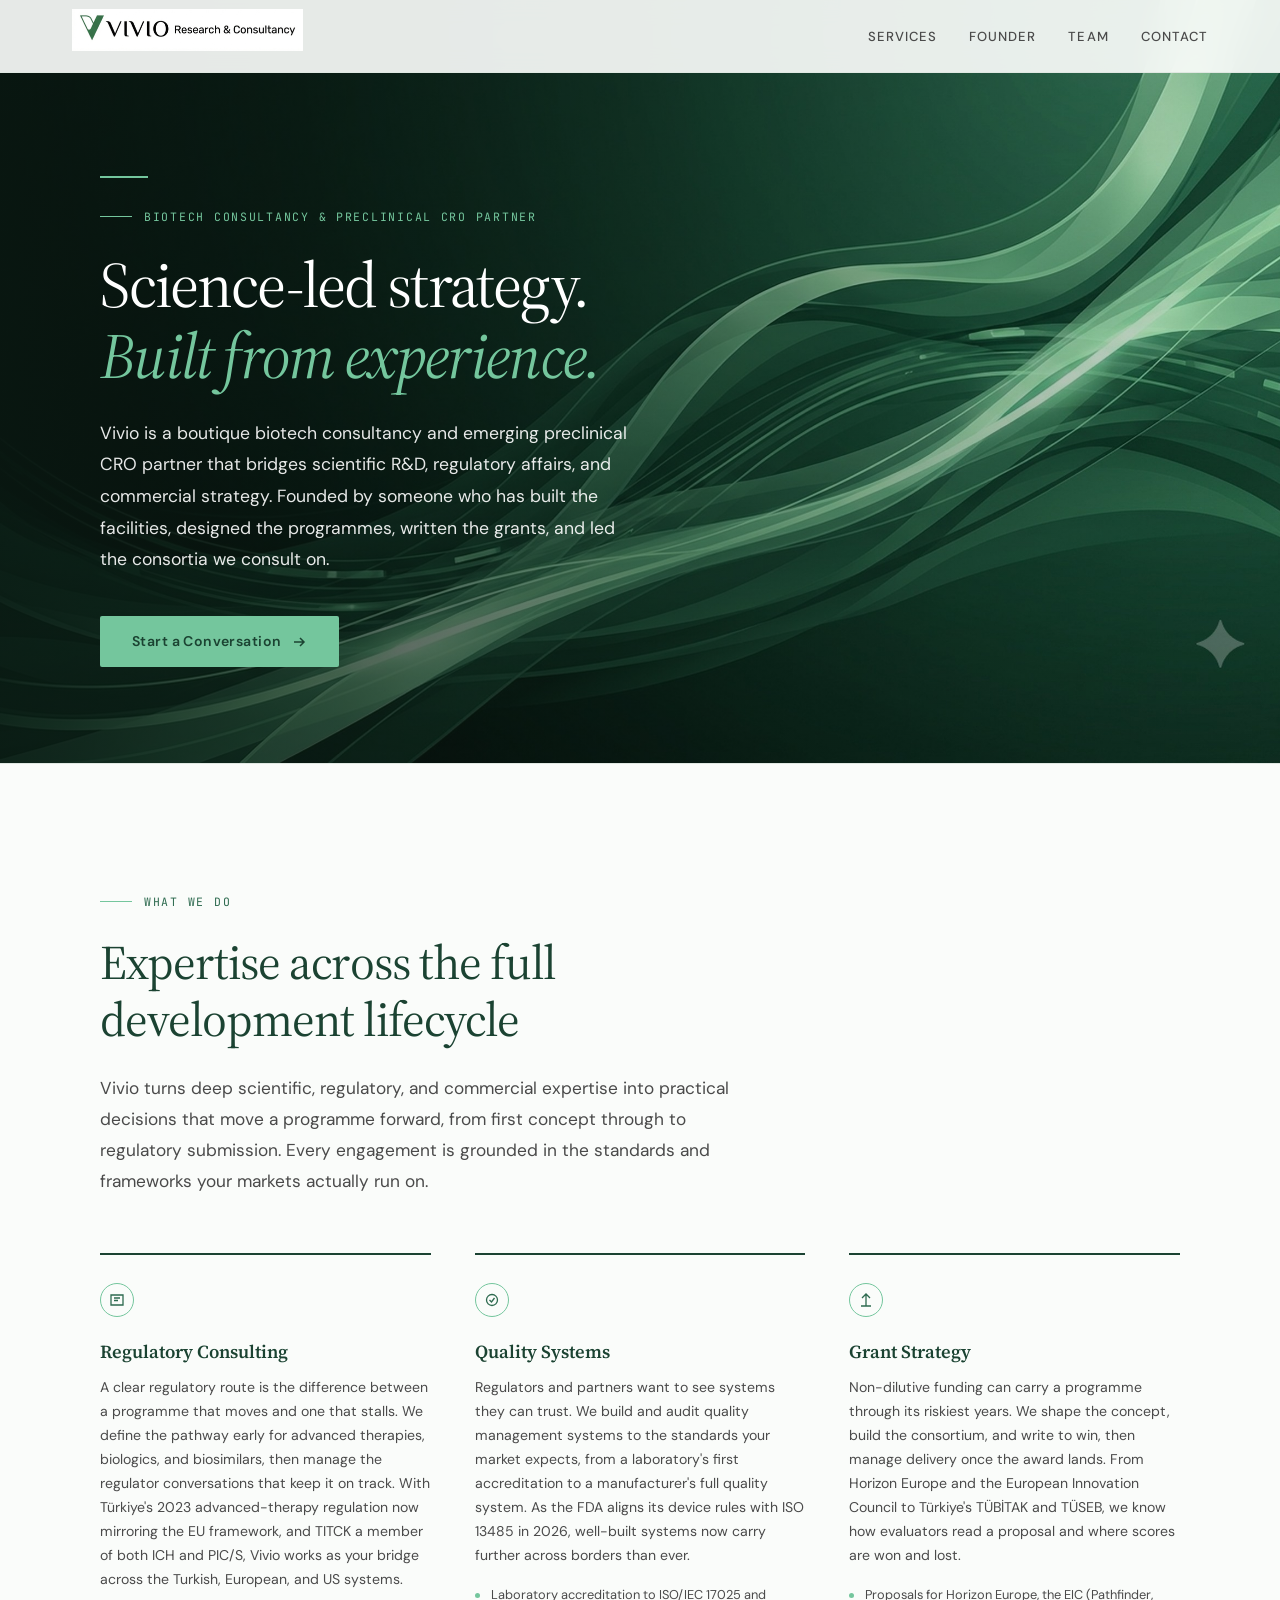
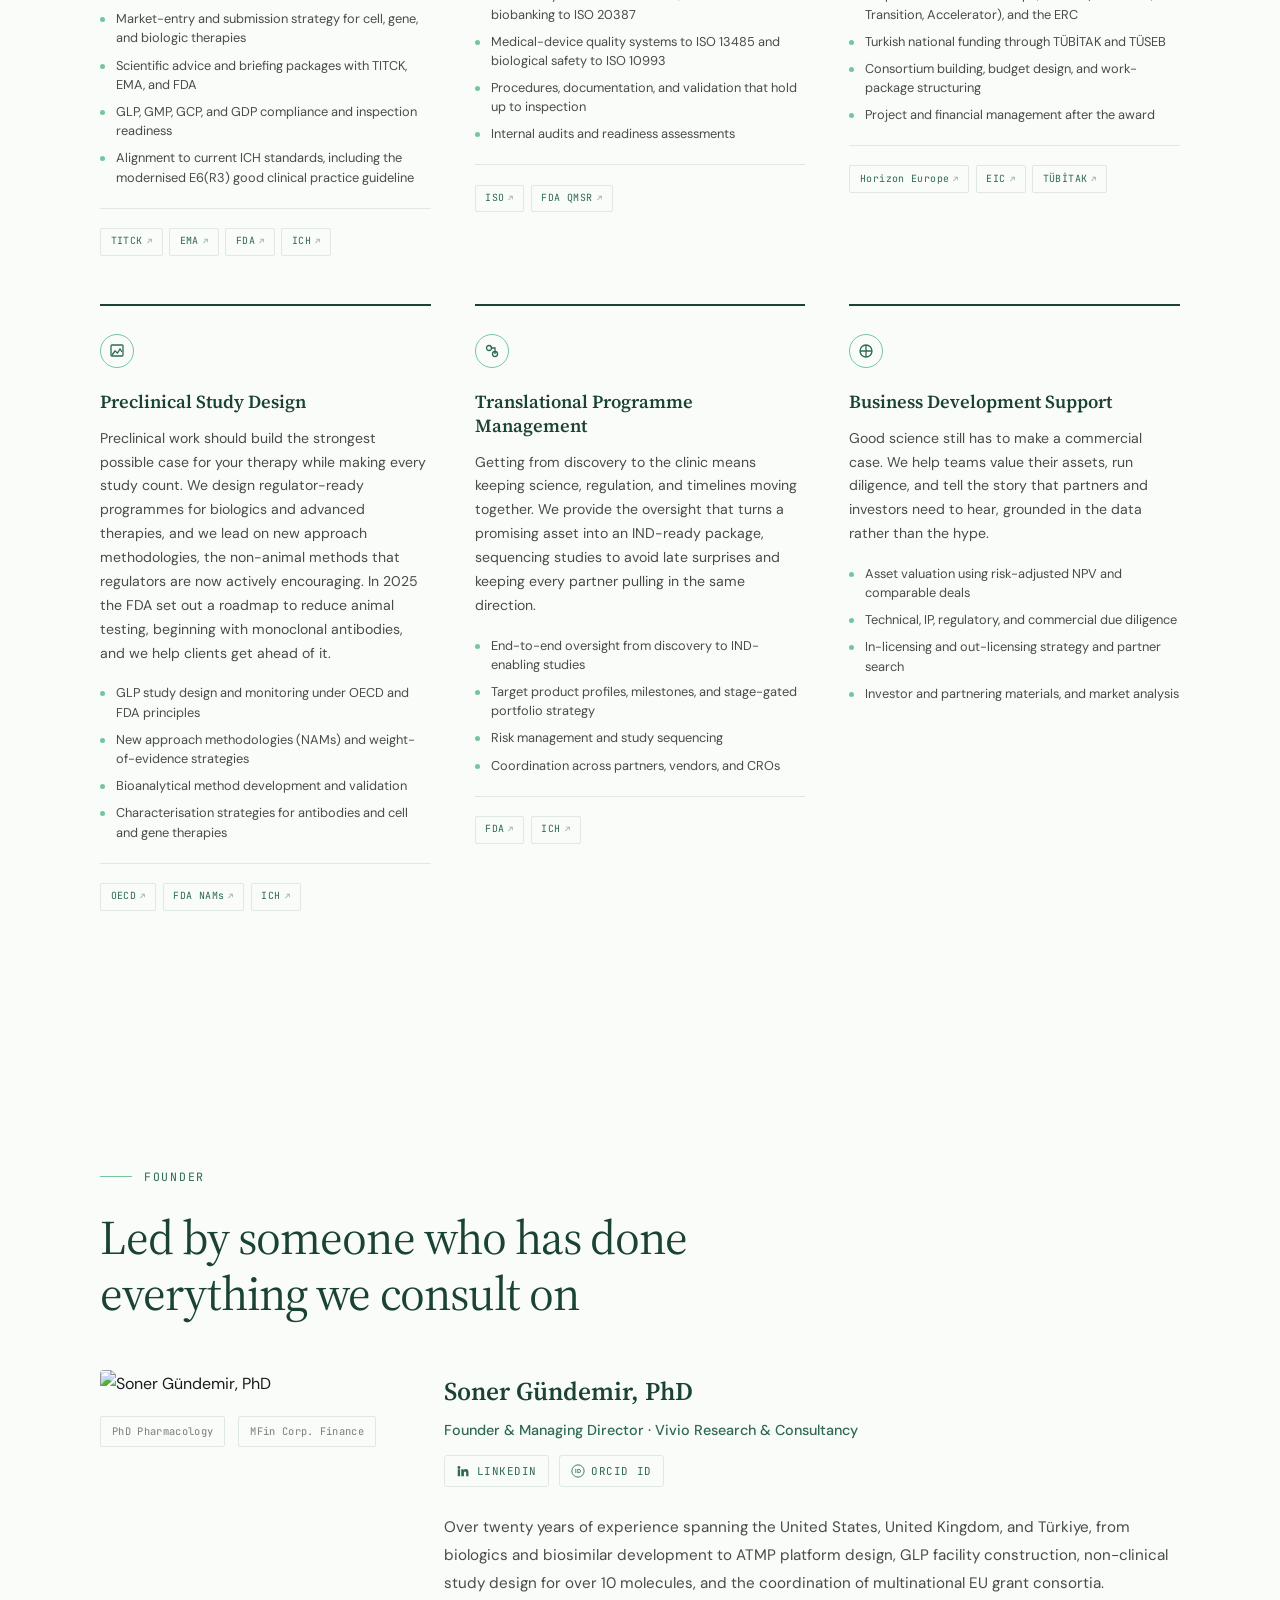
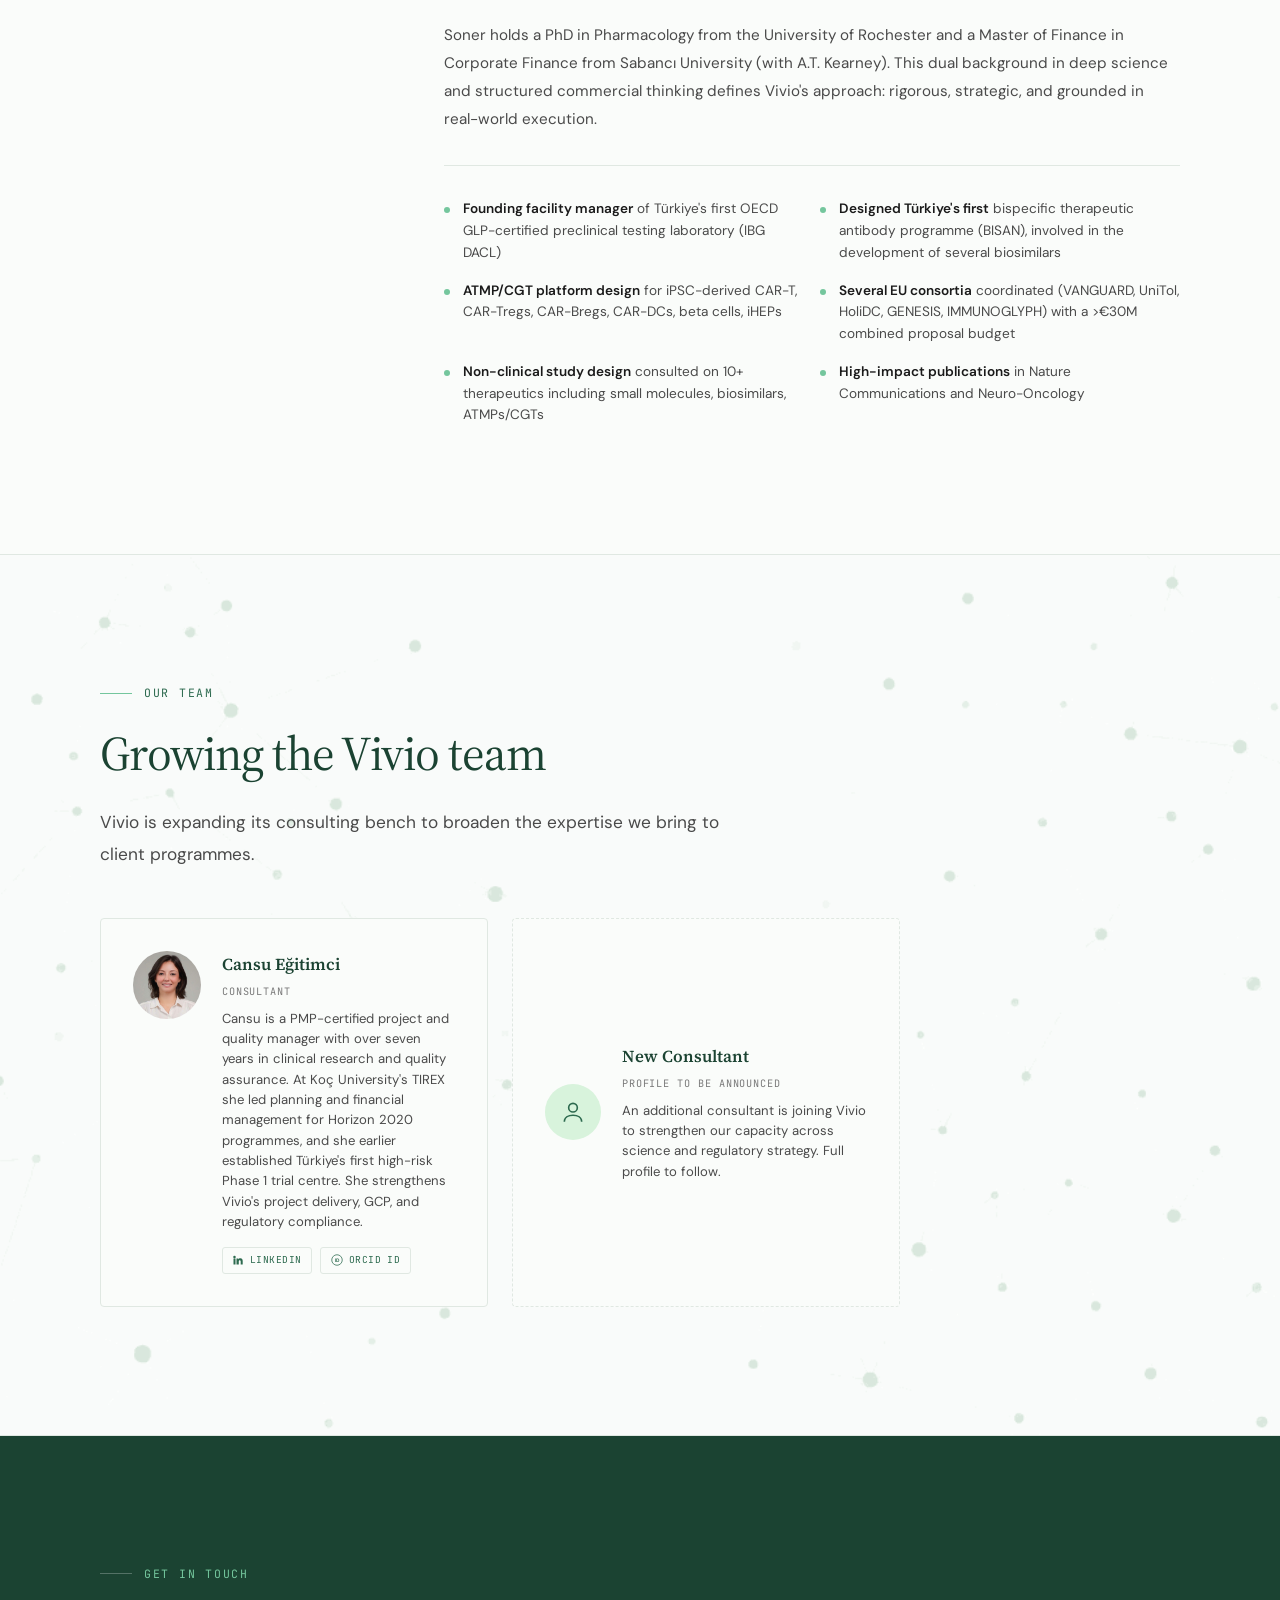
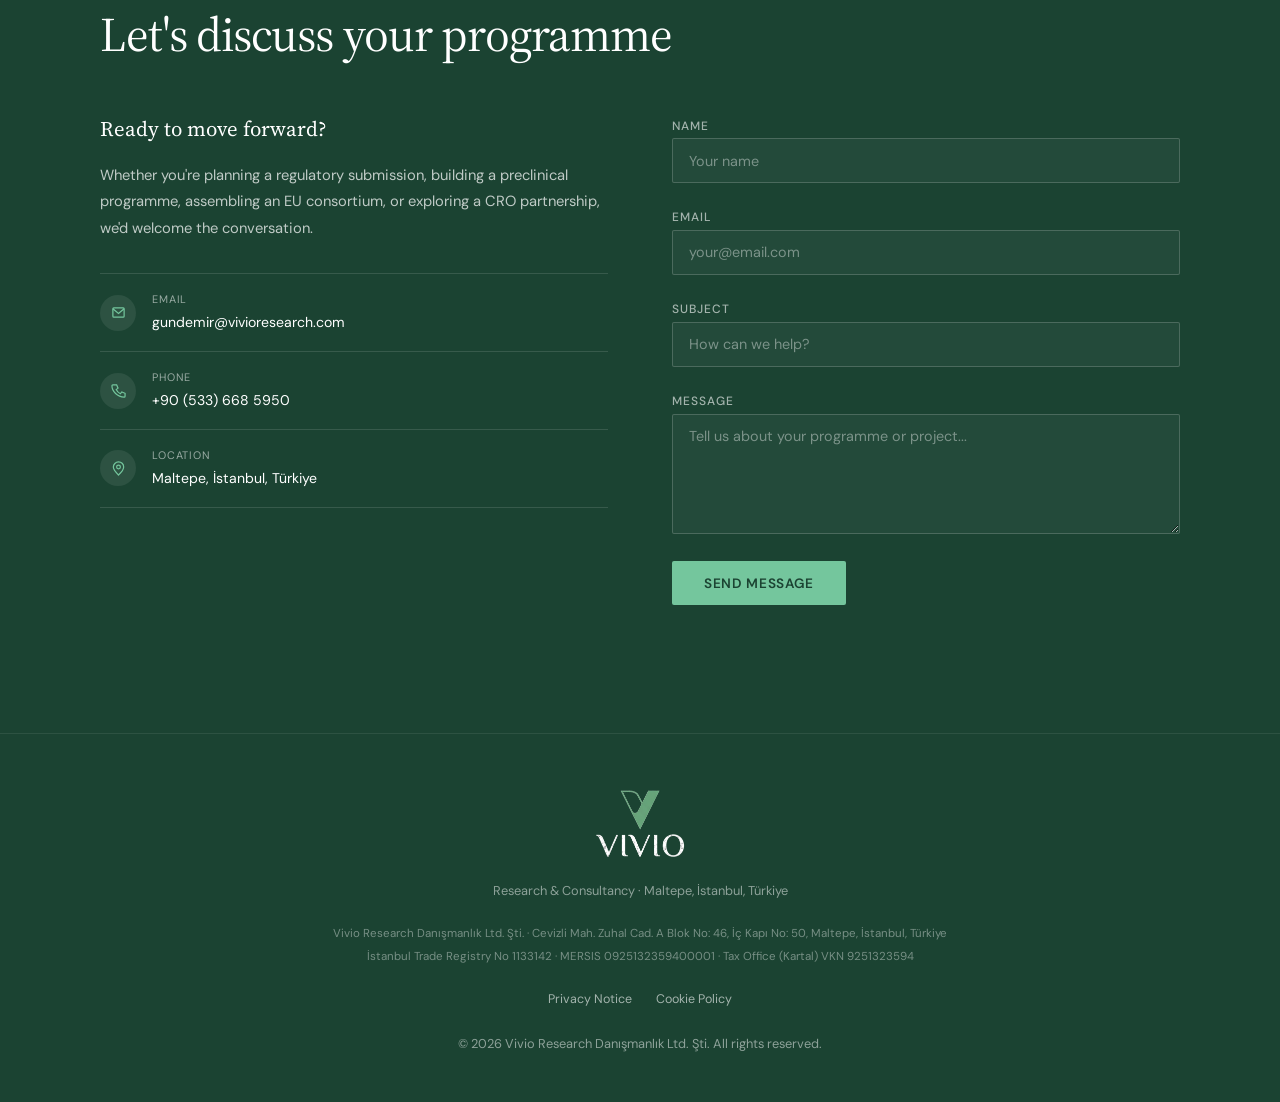
==== commit 7a58ca73: "Update index.html" ====
--- a/index.html
+++ b/index.html
@@ -1051,7 +1051,7 @@
       </div>
       <div class="founder-content fade-in" style="transition-delay:0.1s">
         <h3>Soner Gündemir, PhD</h3>
-        <div class="founder-role">Founder & CEO · Vivio Research & Consultancy</div>
+        <div class="founder-role">Founder & Managing Director · Vivio Research & Consultancy</div>
         <div class="founder-links">
           <a class="founder-link" href="https://www.linkedin.com/in/gundemir/" target="_blank" rel="noopener" aria-label="LinkedIn profile">
             <svg viewBox="0 0 24 24" fill="currentColor" aria-hidden="true"><path d="M4.98 3.5a2.5 2.5 0 11.02 5 2.5 2.5 0 01-.02-5zM3 8.98h4V21H3zM9 8.98h3.8v1.64h.05c.53-1 1.83-2.05 3.77-2.05 4.03 0 4.78 2.65 4.78 6.1V21h-4v-5.35c0-1.28-.02-2.92-1.78-2.92-1.78 0-2.05 1.39-2.05 2.83V21H9z"/></svg>
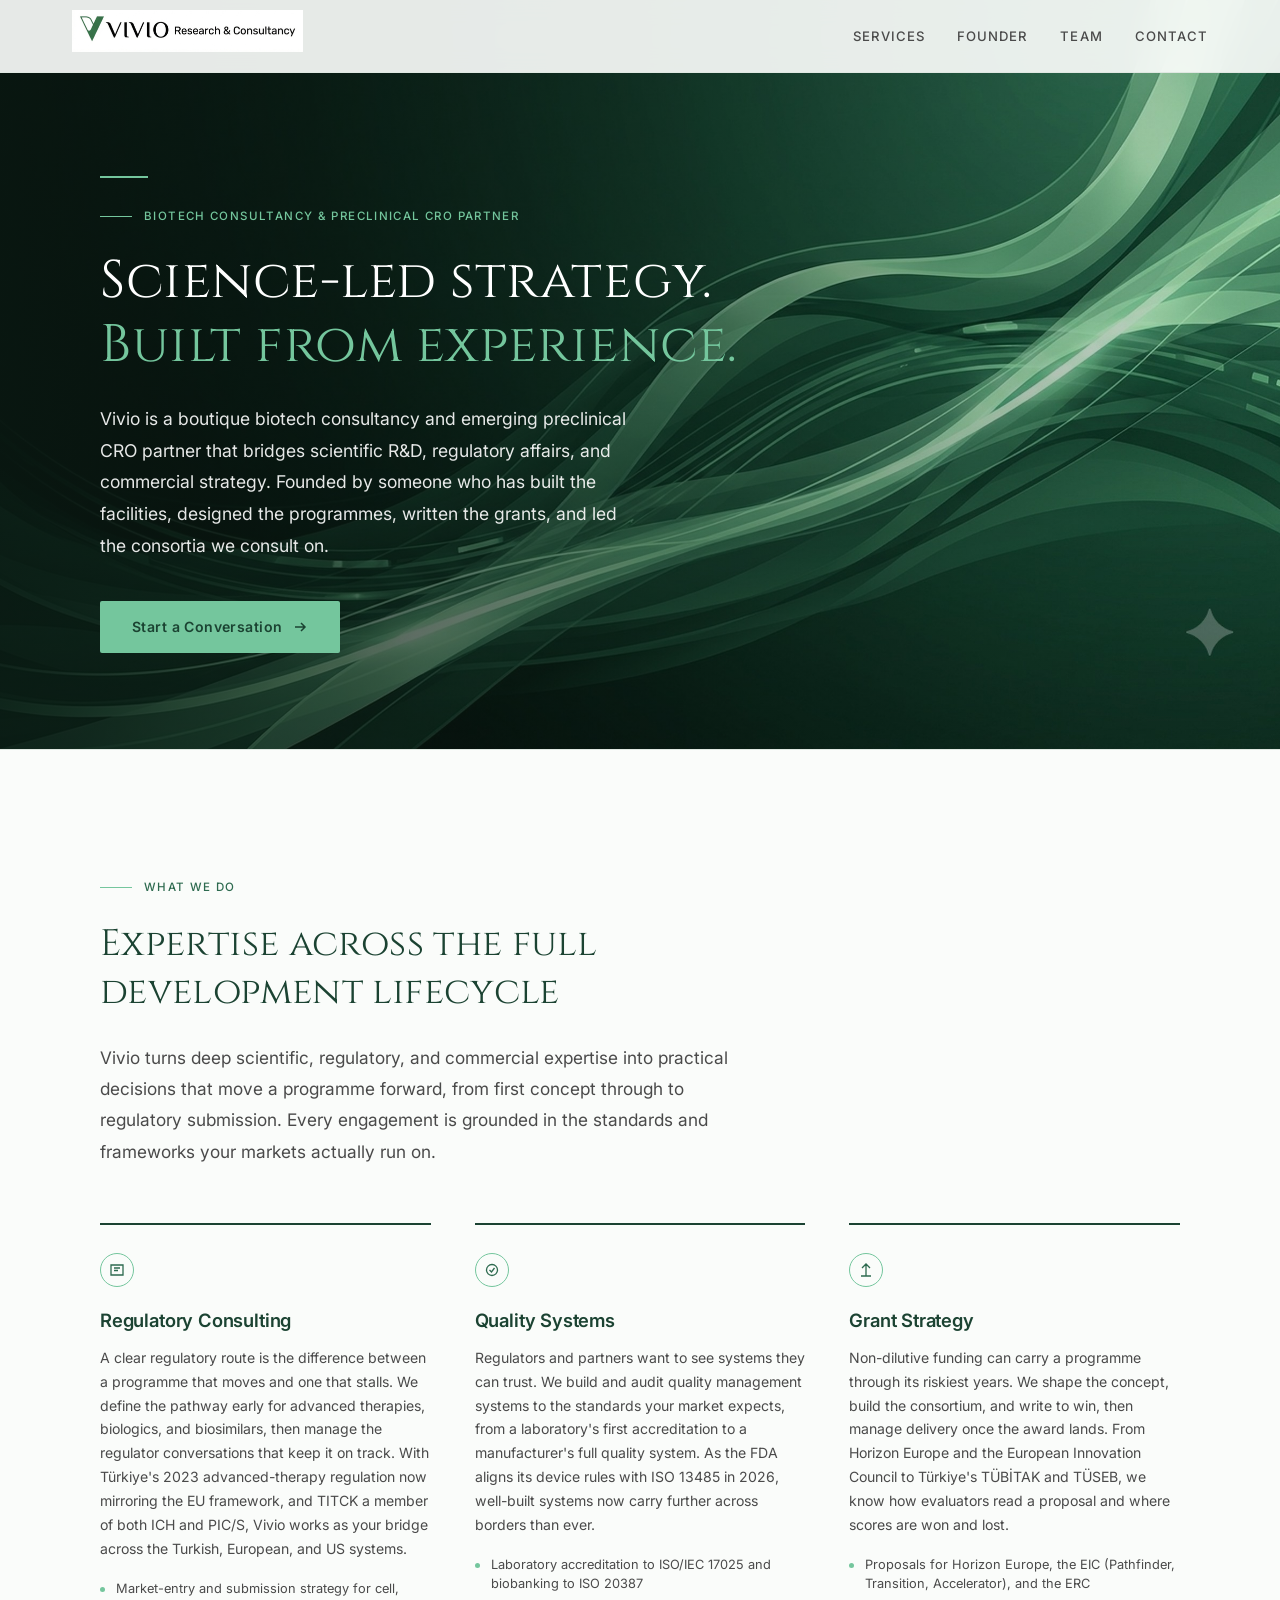
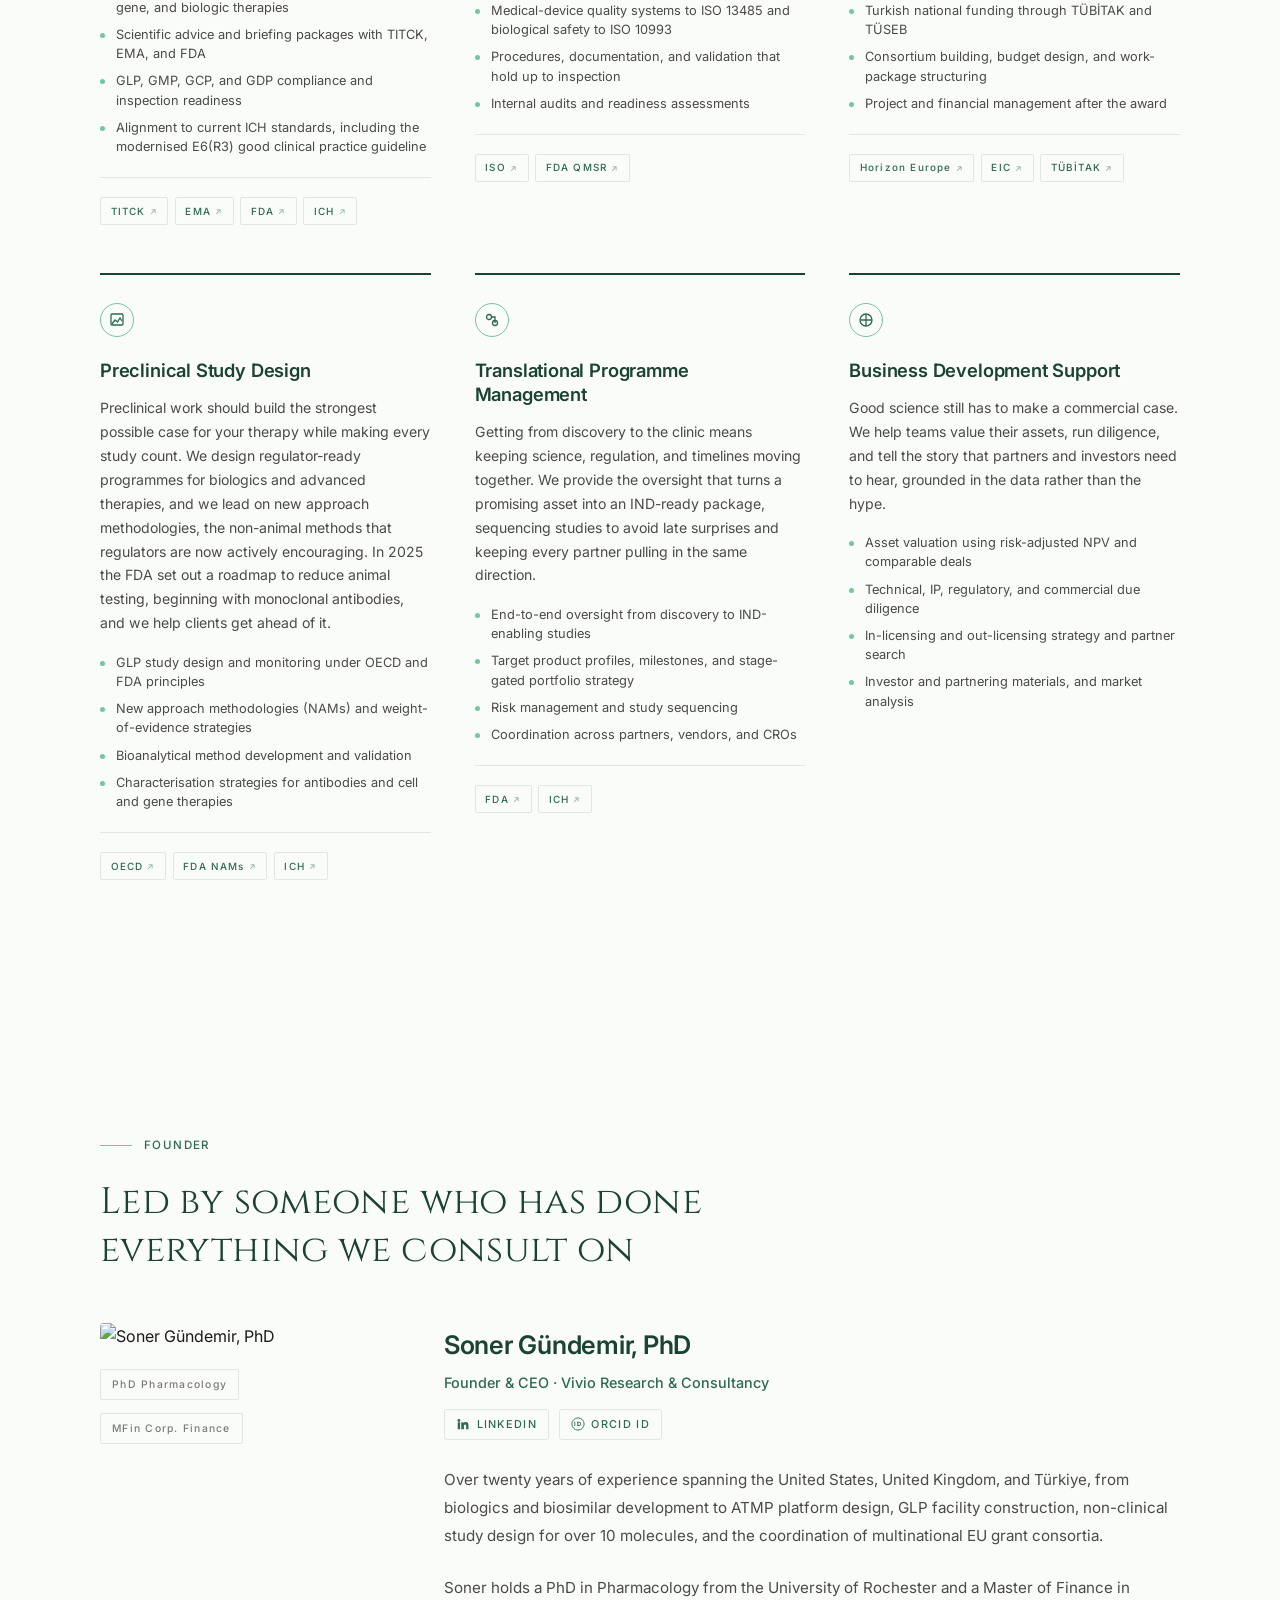
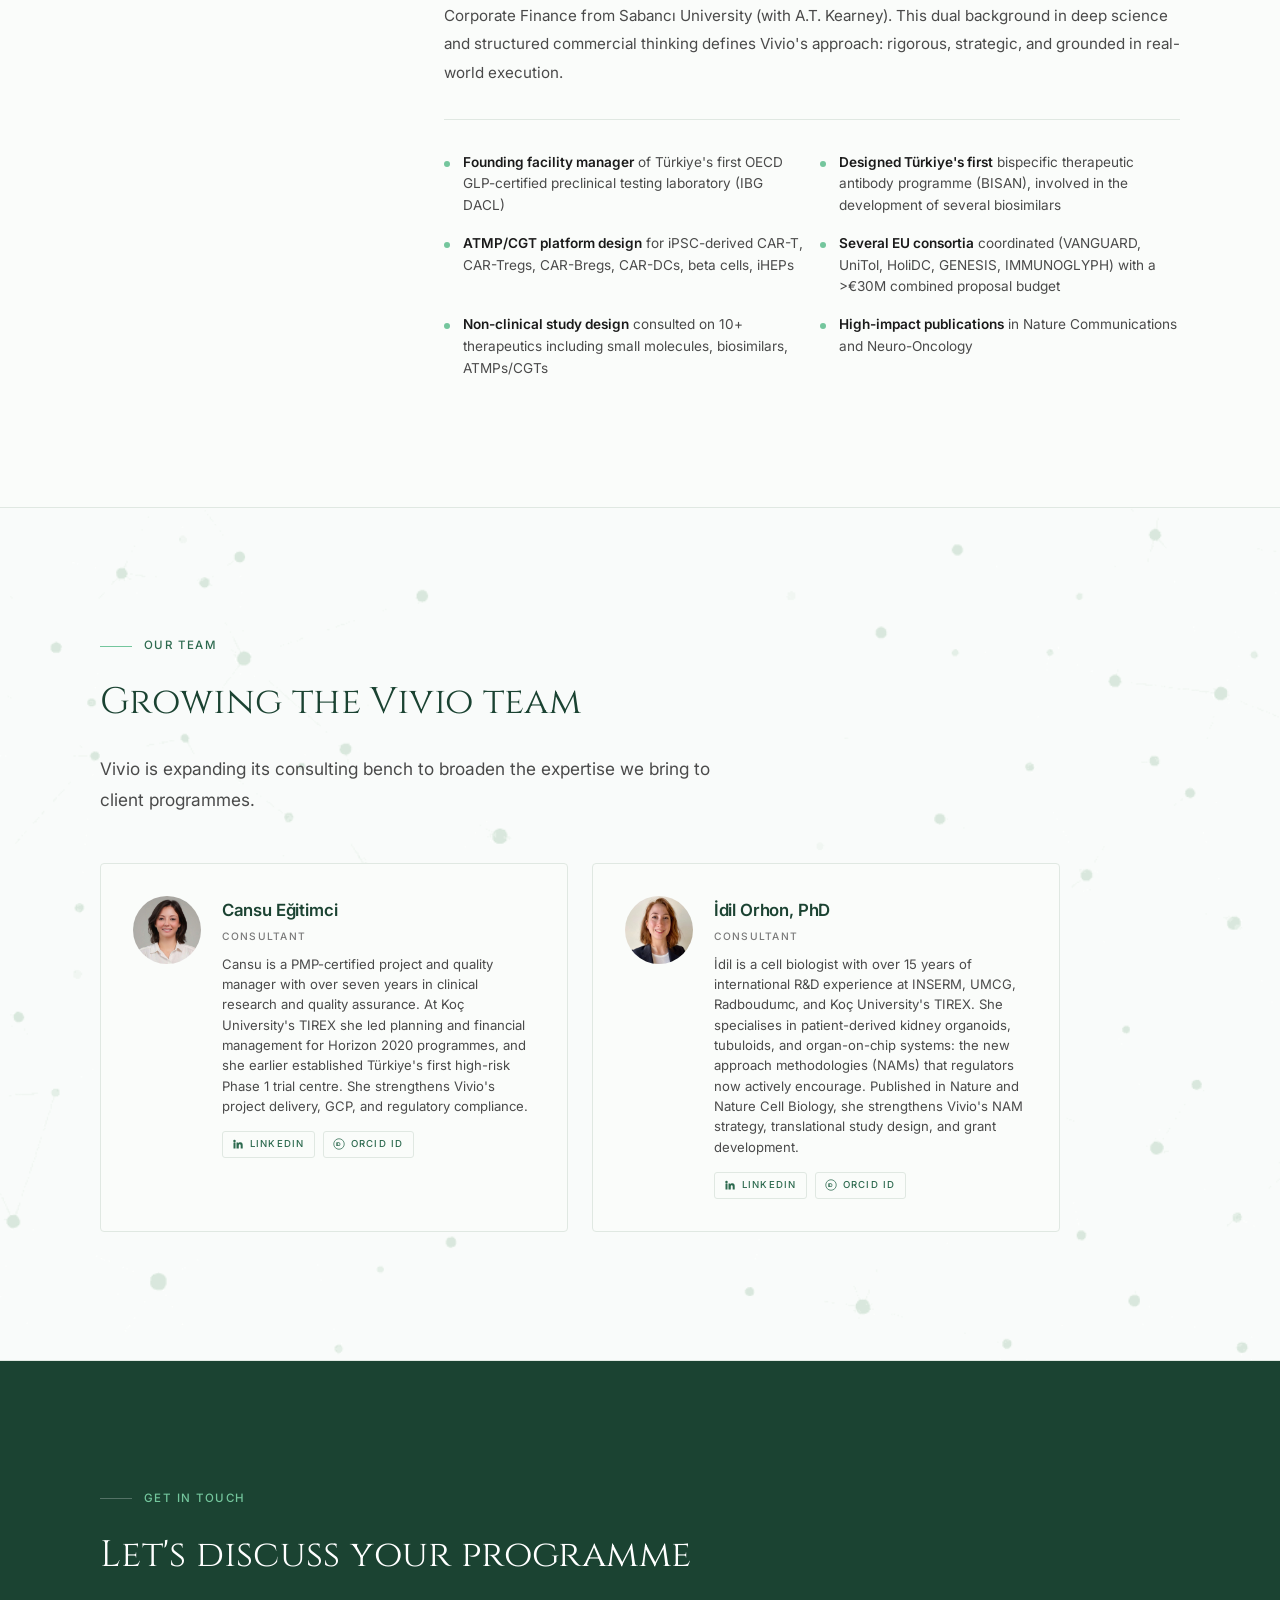
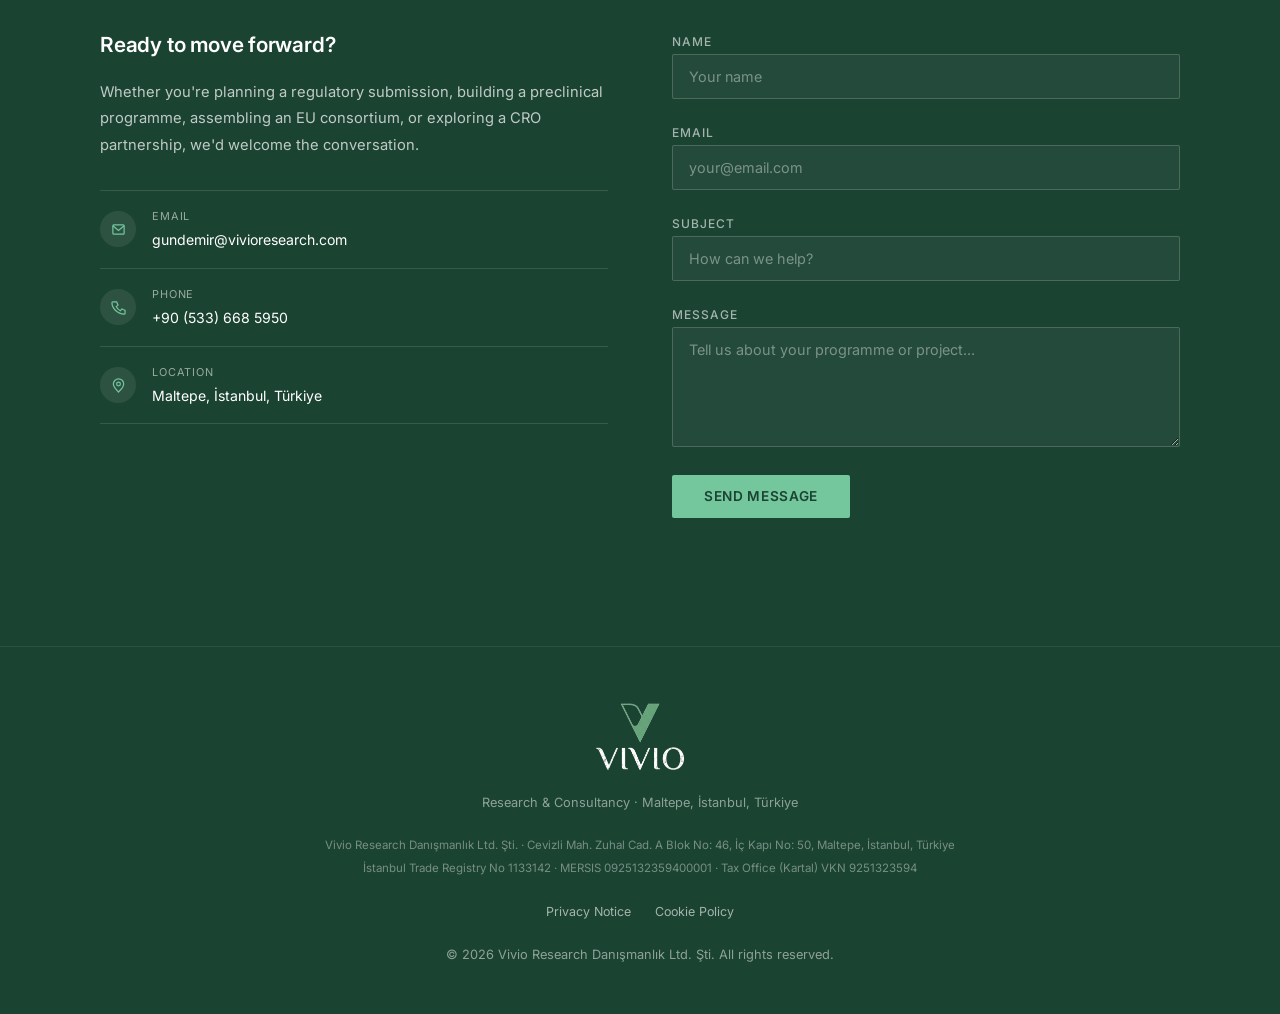
==== commit eba7bb81: "idil added" ====
--- a/index.html
+++ b/index.html
@@ -10,7 +10,7 @@
 <link rel="apple-touch-icon" sizes="180x180" href="/apple-touch-icon.png">
 <meta name="description" content="Boutique biotech consultancy and emerging preclinical CRO partner bridging scientific R&D, regulatory affairs, and commercial strategy.">
 <link rel="preconnect" href="https://fonts.googleapis.com">
-<link href="https://fonts.googleapis.com/css2?family=Source+Serif+4:ital,opsz,wght@0,8..60,300;0,8..60,400;0,8..60,600;0,8..60,700;1,8..60,400&family=DM+Sans:wght@400;500;600&family=JetBrains+Mono:wght@400&display=swap" rel="stylesheet">
+<link href="https://fonts.googleapis.com/css2?family=Cinzel:wght@400;600&family=Inter:wght@300;400;500;600&display=swap" rel="stylesheet">
 <style>
   :root {
     --vivio-dark: #1B4332;
@@ -24,9 +24,10 @@
     --paper: #FAFCFA;
     --white: #ffffff;
     --border: #e0e8e2;
-    --serif: 'Source Serif 4', Georgia, serif;
-    --sans: 'DM Sans', -apple-system, sans-serif;
-    --mono: 'JetBrains Mono', monospace;
+    --display: 'Cinzel', Georgia, serif;
+    --serif: 'Inter', -apple-system, sans-serif;
+    --sans: 'Inter', -apple-system, sans-serif;
+    --mono: 'Inter', -apple-system, sans-serif;
   }
 
   *, *::before, *::after { margin: 0; padding: 0; box-sizing: border-box; }
@@ -116,13 +117,13 @@
   }
 
   .section-title {
-    font-family: var(--serif);
-    font-size: clamp(2rem, 4vw, 3rem);
+    font-family: var(--display);
+    font-size: clamp(1.6rem, 3vw, 2.3rem);
     font-weight: 400;
-    line-height: 1.18;
+    line-height: 1.32;
     color: var(--vivio-dark);
     margin-bottom: 1.6rem;
-    letter-spacing: -0.02em;
+    letter-spacing: 0.01em;
   }
 
   .section-subtitle {
@@ -168,16 +169,16 @@
   }
 
   .hero h1 {
-    font-family: var(--serif);
-    font-size: clamp(2.6rem, 5.5vw, 4rem);
+    font-family: var(--display);
+    font-size: clamp(2.1rem, 4.4vw, 3.3rem);
     font-weight: 400;
-    line-height: 1.12;
+    line-height: 1.22;
     color: #ffffff;
-    letter-spacing: -0.03em;
+    letter-spacing: 0.01em;
     margin-bottom: 1.6rem;
   }
   .hero h1 em {
-    font-style: italic;
+    font-style: normal;
     color: var(--vivio-accent);
   }
 
@@ -549,7 +550,7 @@
     grid-template-columns: 1fr 1fr;
     gap: 1.5rem;
     margin-top: 3rem;
-    max-width: 800px;
+    max-width: 960px;
   }
   .team-card {
     border: 1px dashed var(--border);
@@ -871,6 +872,19 @@
     .pub-inner { flex-direction: column; text-align: center; }
     .pub-metrics { gap: 2rem; }
   }
+
+  /* ─── BRAND TYPOGRAPHY (Cinzel display, Inter text) ─── */
+  .service-card h3, .founder-content h3, .team-info h3, .contact-info-block h3 {
+    font-weight: 600;
+    letter-spacing: -0.01em;
+  }
+  .section-label, .service-links a, .team-role, .team-links a, .founder-link, .credential {
+    letter-spacing: 0.12em;
+    font-weight: 500;
+  }
+  @media (max-width: 700px) {
+    .section-title br, .hero h1 br { display: none; }
+  }
 </style>
 </head>
 <body>
@@ -902,7 +916,7 @@
       <div class="fade-in">
         <div class="hero-rule"></div>
         <div class="section-label">Biotech Consultancy & Preclinical CRO Partner</div>
-        <h1>Science-led strategy.<br><em>Built from experience.</em></h1>
+        <h1>Science-led strategy. <br><em>Built from experience.</em></h1>
         <p class="hero-text">
           Vivio is a boutique biotech consultancy and emerging preclinical CRO partner that bridges scientific R&D, regulatory affairs, and commercial strategy. Founded by someone who has built the facilities, designed the programmes, written the grants, and led the consortia we consult on.
         </p>
@@ -919,7 +933,7 @@
 <section class="services-section" id="services">
   <div class="container">
     <div class="section-label fade-in">What We Do</div>
-    <h2 class="section-title fade-in">Expertise across the full<br>development lifecycle</h2>
+    <h2 class="section-title fade-in">Expertise across the full <br>development lifecycle</h2>
     <p class="section-subtitle fade-in">Vivio turns deep scientific, regulatory, and commercial expertise into practical decisions that move a programme forward, from first concept through to regulatory submission. Every engagement is grounded in the standards and frameworks your markets actually run on.</p>
 
     <div class="services-grid">
@@ -1039,7 +1053,7 @@
 <section class="founder-section" id="founder">
   <div class="container">
     <div class="section-label fade-in">Founder</div>
-    <h2 class="section-title fade-in">Led by someone who has done<br>everything we consult on</h2>
+    <h2 class="section-title fade-in">Led by someone who has done <br>everything we consult on</h2>
 
     <div class="founder-layout">
       <div class="founder-photo-area fade-in">
@@ -1051,14 +1065,14 @@
       </div>
       <div class="founder-content fade-in" style="transition-delay:0.1s">
         <h3>Soner Gündemir, PhD</h3>
-        <div class="founder-role">Founder & Managing Director · Vivio Research & Consultancy</div>
+        <div class="founder-role">Founder & CEO · Vivio Research & Consultancy</div>
         <div class="founder-links">
           <a class="founder-link" href="https://www.linkedin.com/in/gundemir/" target="_blank" rel="noopener" aria-label="LinkedIn profile">
             <svg viewBox="0 0 24 24" fill="currentColor" aria-hidden="true"><path d="M4.98 3.5a2.5 2.5 0 11.02 5 2.5 2.5 0 01-.02-5zM3 8.98h4V21H3zM9 8.98h3.8v1.64h.05c.53-1 1.83-2.05 3.77-2.05 4.03 0 4.78 2.65 4.78 6.1V21h-4v-5.35c0-1.28-.02-2.92-1.78-2.92-1.78 0-2.05 1.39-2.05 2.83V21H9z"/></svg>
             LinkedIn
           </a>
           <a class="founder-link" href="https://orcid.org/0000-0002-9997-3552" target="_blank" rel="noopener" aria-label="ORCID iD">
-            <svg viewBox="0 0 24 24" fill="none" aria-hidden="true"><circle cx="12" cy="12" r="10.5" stroke="currentColor" stroke-width="1.5"/><text x="12" y="16" text-anchor="middle" font-size="10" font-weight="700" fill="currentColor" font-family="'DM Sans', sans-serif">iD</text></svg>
+            <svg viewBox="0 0 24 24" fill="none" aria-hidden="true"><circle cx="12" cy="12" r="10.5" stroke="currentColor" stroke-width="1.5"/><text x="12" y="16" text-anchor="middle" font-size="10" font-weight="700" fill="currentColor" font-family="'Inter', sans-serif">iD</text></svg>
             ORCID iD
           </a>
         </div>
@@ -1122,21 +1136,31 @@
               LinkedIn
             </a>
             <a href="https://orcid.org/0009-0001-5880-4648" target="_blank" rel="noopener" aria-label="ORCID iD">
-              <svg viewBox="0 0 24 24" fill="none" aria-hidden="true"><circle cx="12" cy="12" r="10.5" stroke="currentColor" stroke-width="1.5"/><text x="12" y="16" text-anchor="middle" font-size="10" font-weight="700" fill="currentColor" font-family="'DM Sans', sans-serif">iD</text></svg>
+              <svg viewBox="0 0 24 24" fill="none" aria-hidden="true"><circle cx="12" cy="12" r="10.5" stroke="currentColor" stroke-width="1.5"/><text x="12" y="16" text-anchor="middle" font-size="10" font-weight="700" fill="currentColor" font-family="'Inter', sans-serif">iD</text></svg>
               ORCID iD
             </a>
           </div>
         </div>
       </div>
 
-      <div class="team-card fade-in" style="transition-delay:0.08s">
-        <div class="team-avatar">
-          <svg viewBox="0 0 24 24" fill="none" stroke="currentColor" stroke-width="1.5" aria-hidden="true"><circle cx="12" cy="8" r="4"/><path d="M4 21c0-4 3.5-6 8-6s8 2 8 6"/></svg>
+      <div class="team-card member fade-in" style="transition-delay:0.08s">
+        <div class="team-avatar photo">
+          <img src="idil.jpg" alt="İdil Orhon">
         </div>
         <div class="team-info">
-          <h3>New Consultant</h3>
-          <div class="team-role">Profile to be announced</div>
-          <p>An additional consultant is joining Vivio to strengthen our capacity across science and regulatory strategy. Full profile to follow.</p>
+          <h3>İdil Orhon, PhD</h3>
+          <div class="team-role">Consultant</div>
+          <p>İdil is a cell biologist with over 15 years of international R&amp;D experience at INSERM, UMCG, Radboudumc, and Koç University's TIREX. She specialises in patient-derived kidney organoids, tubuloids, and organ-on-chip systems: the new approach methodologies (NAMs) that regulators now actively encourage. Published in Nature and Nature Cell Biology, she strengthens Vivio's NAM strategy, translational study design, and grant development.</p>
+          <div class="team-links">
+            <a href="https://www.linkedin.com/in/idilorhon/" target="_blank" rel="noopener" aria-label="LinkedIn profile">
+              <svg viewBox="0 0 24 24" fill="currentColor" aria-hidden="true"><path d="M4.98 3.5a2.5 2.5 0 11.02 5 2.5 2.5 0 01-.02-5zM3 8.98h4V21H3zM9 8.98h3.8v1.64h.05c.53-1 1.83-2.05 3.77-2.05 4.03 0 4.78 2.65 4.78 6.1V21h-4v-5.35c0-1.28-.02-2.92-1.78-2.92-1.78 0-2.05 1.39-2.05 2.83V21H9z"/></svg>
+              LinkedIn
+            </a>
+            <a href="https://orcid.org/0000-0002-0779-8719" target="_blank" rel="noopener" aria-label="ORCID iD">
+              <svg viewBox="0 0 24 24" fill="none" aria-hidden="true"><circle cx="12" cy="12" r="10.5" stroke="currentColor" stroke-width="1.5"/><text x="12" y="16" text-anchor="middle" font-size="10" font-weight="700" fill="currentColor" font-family="'Inter', sans-serif">iD</text></svg>
+              ORCID iD
+            </a>
+          </div>
         </div>
       </div>
     </div>
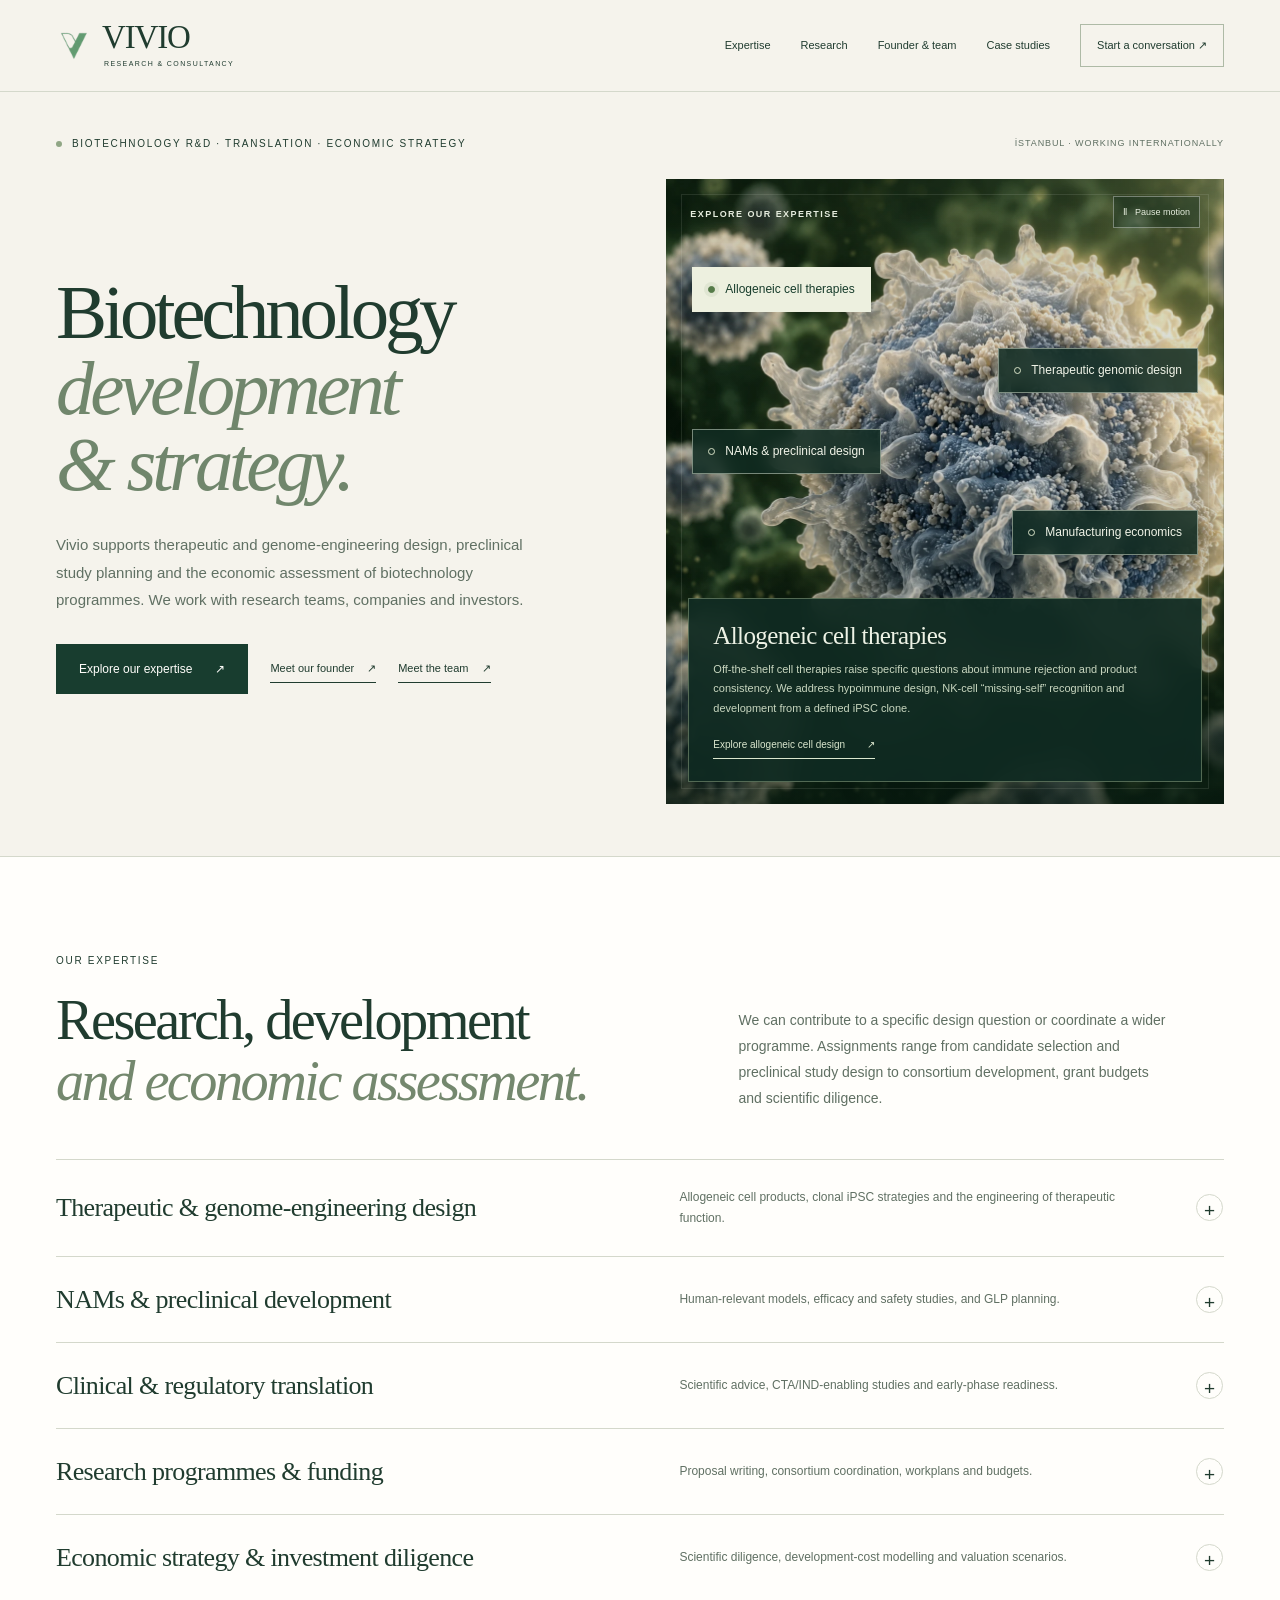
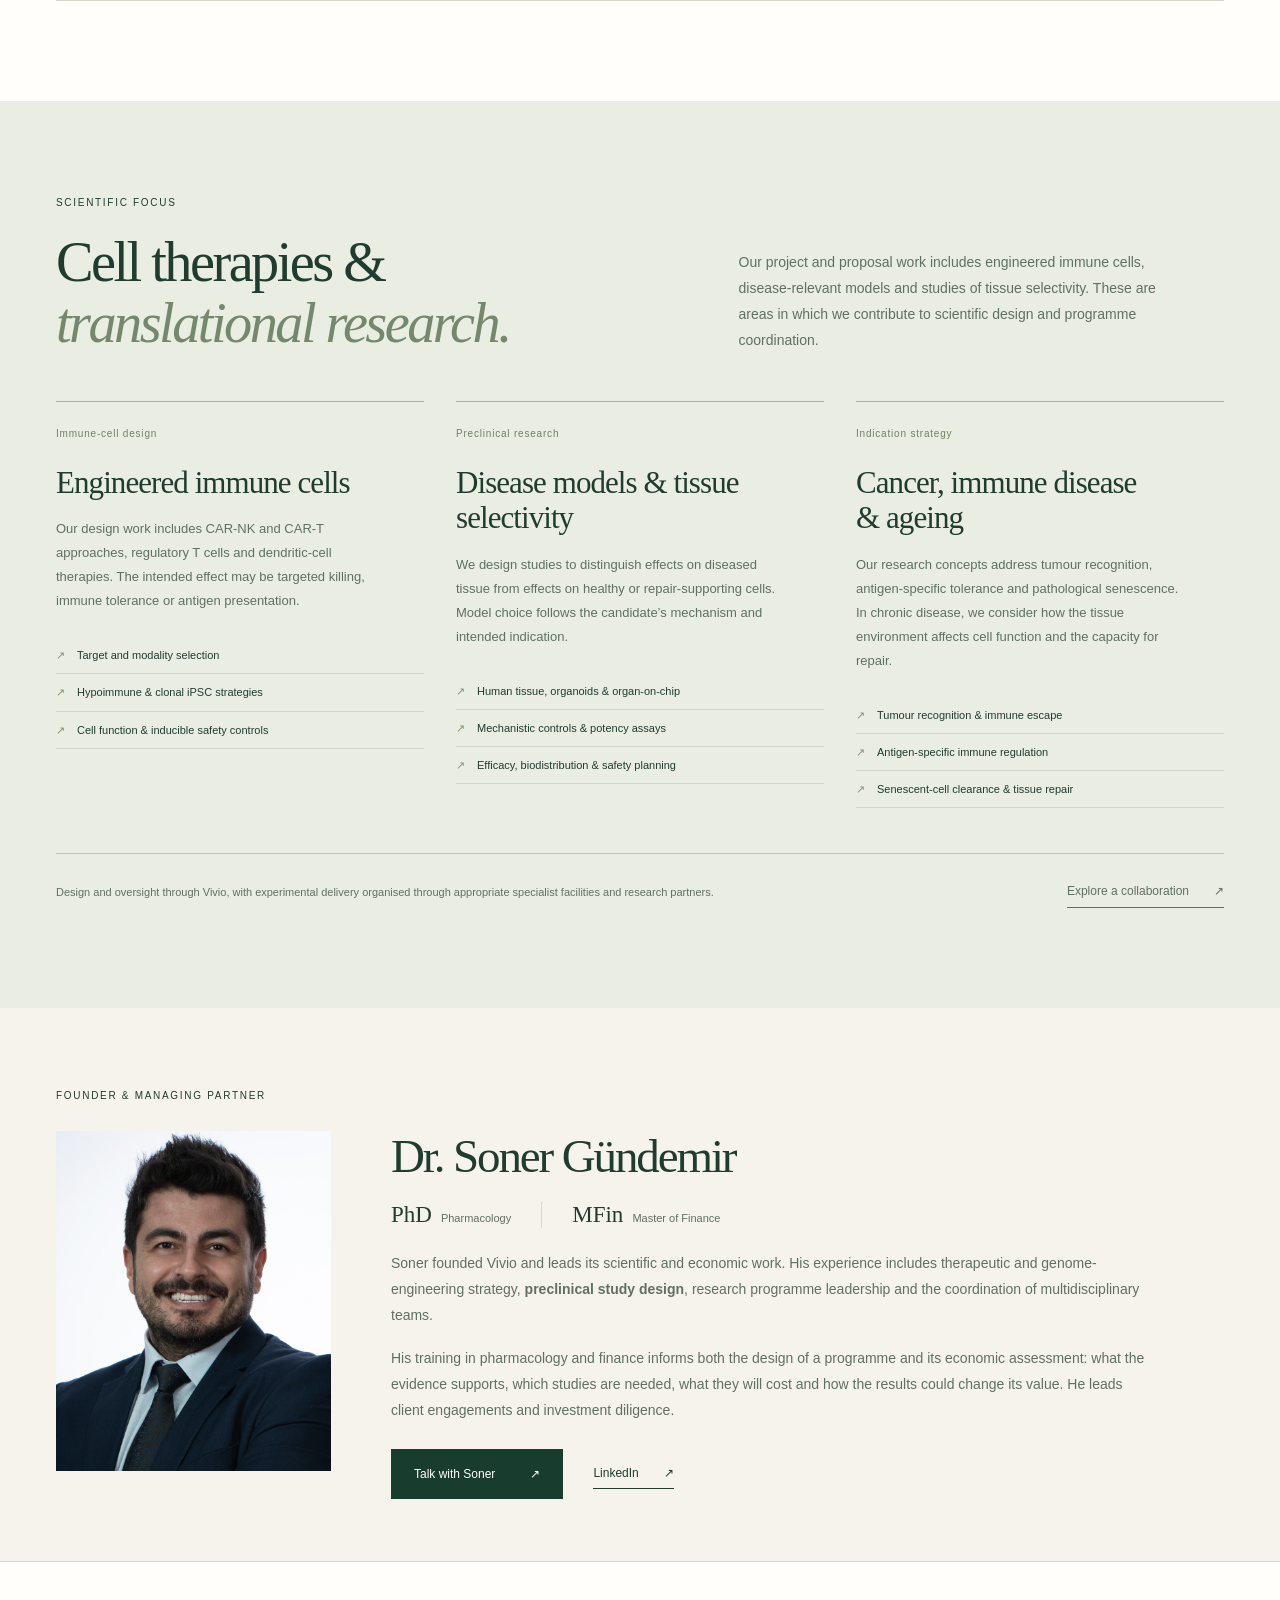
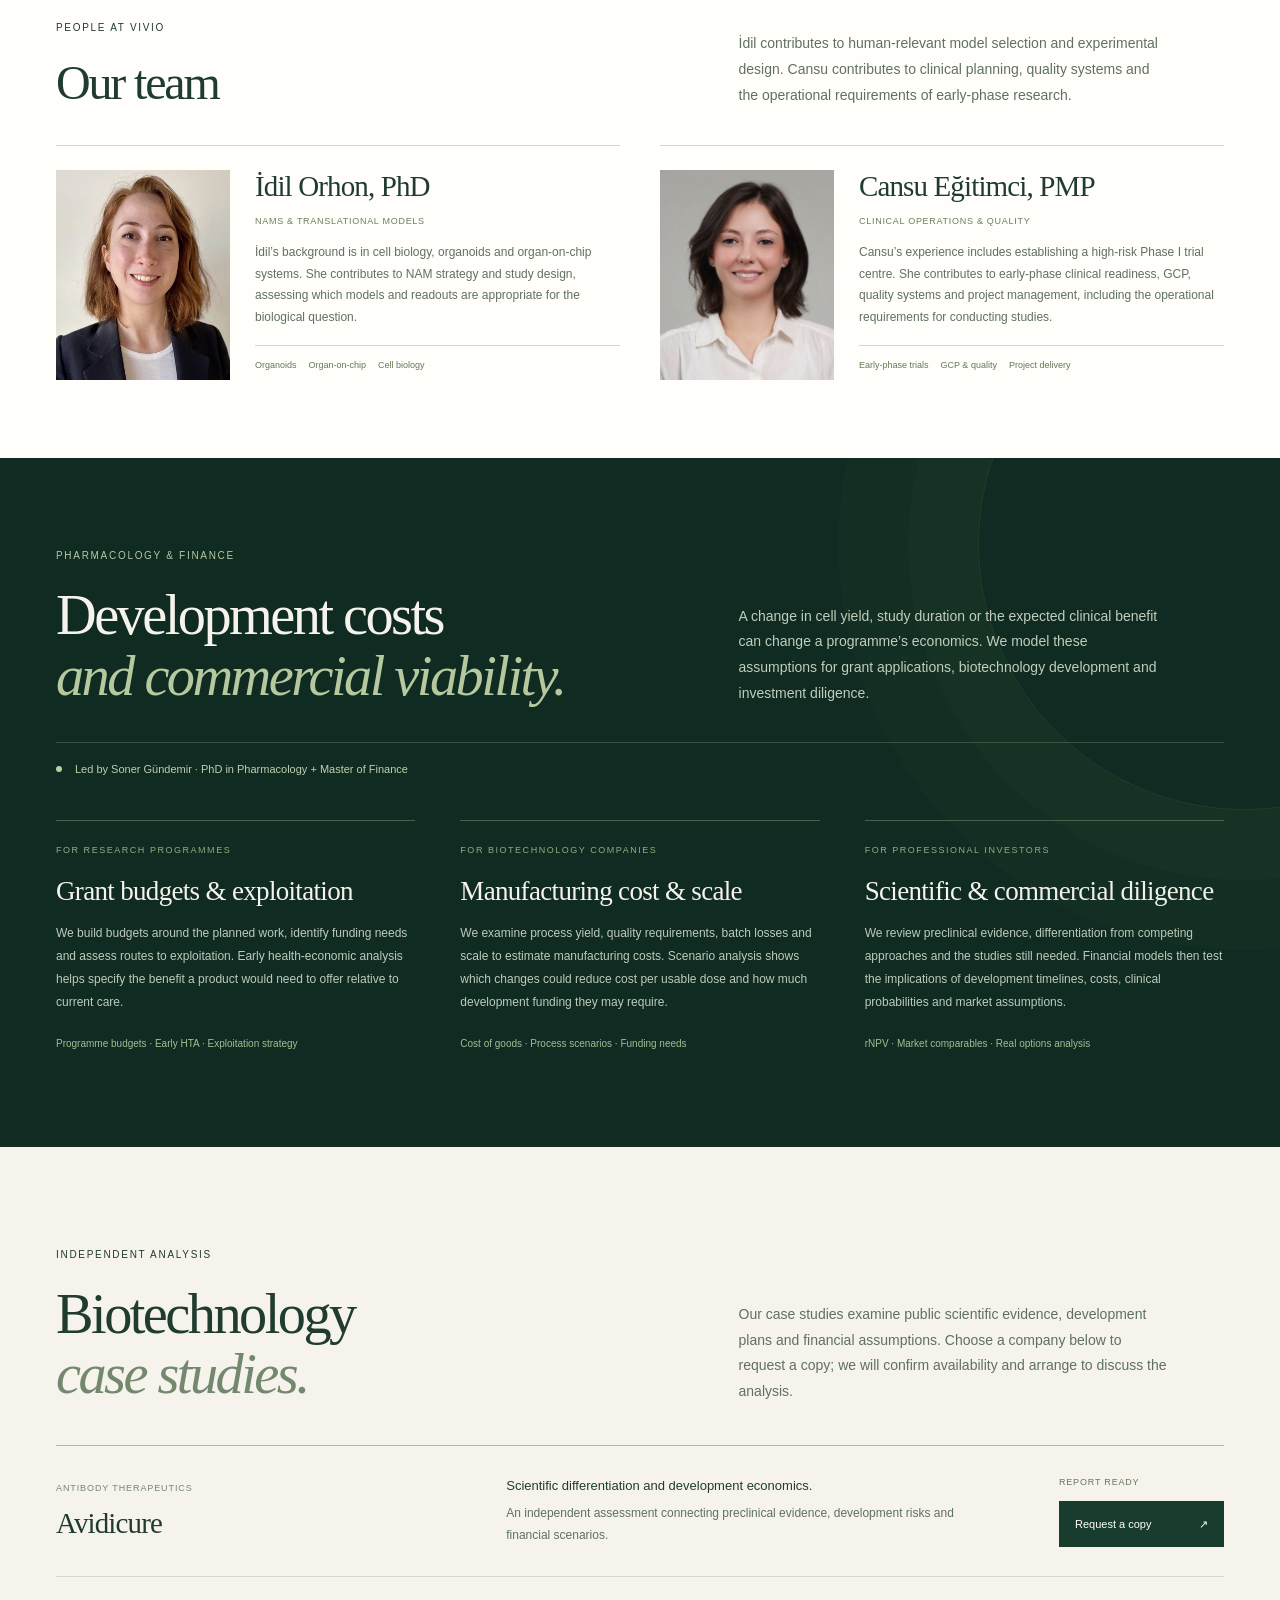
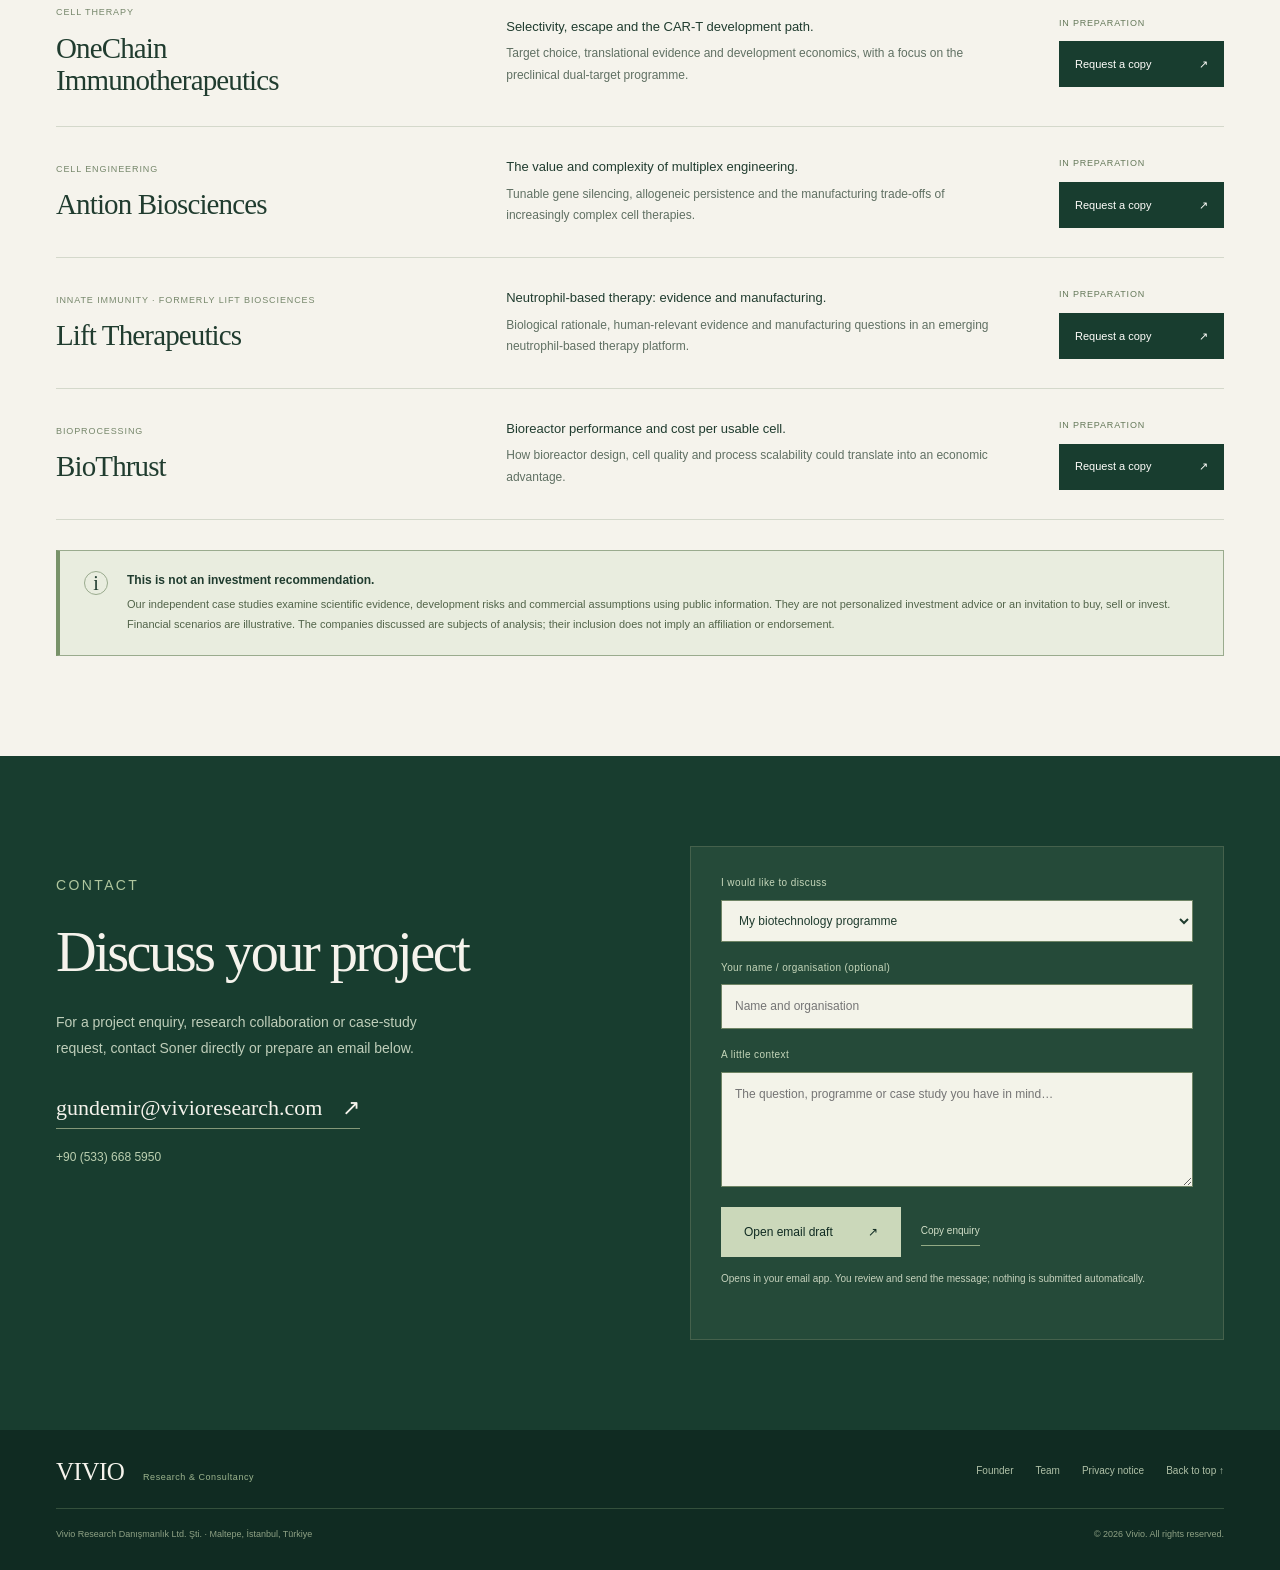
==== commit 42e15c9b: "complete makeover" ====
--- a/index.html
+++ b/index.html
@@ -1,1283 +1,46 @@
-<!DOCTYPE html>
-<html lang="en">
-<head>
-<meta charset="UTF-8">
-<meta name="viewport" content="width=device-width, initial-scale=1.0">
-<title>Vivio Research & Consultancy</title>
-<link rel="icon" href="/favicon.ico" sizes="any">
-<link rel="icon" type="image/png" sizes="32x32" href="/favicon-32x32.png">
-<link rel="icon" type="image/png" sizes="16x16" href="/favicon-16x16.png">
-<link rel="apple-touch-icon" sizes="180x180" href="/apple-touch-icon.png">
-<meta name="description" content="Boutique biotech consultancy and emerging preclinical CRO partner bridging scientific R&D, regulatory affairs, and commercial strategy.">
-<link rel="preconnect" href="https://fonts.googleapis.com">
-<link href="https://fonts.googleapis.com/css2?family=Cinzel:wght@400;600&family=Inter:wght@300;400;500;600&display=swap" rel="stylesheet">
-<style>
-  :root {
-    --vivio-dark: #1B4332;
-    --vivio-mid: #2D6A4F;
-    --vivio-accent: #74C69D;
-    --vivio-light: #D8F3DC;
-    --vivio-pale: #F0FFF4;
-    --ink: #1a1a1a;
-    --ink-light: #4a4a4a;
-    --ink-muted: #7a7a7a;
-    --paper: #FAFCFA;
-    --white: #ffffff;
-    --border: #e0e8e2;
-    --display: 'Cinzel', Georgia, serif;
-    --serif: 'Inter', -apple-system, sans-serif;
-    --sans: 'Inter', -apple-system, sans-serif;
-    --mono: 'Inter', -apple-system, sans-serif;
-  }
+<!doctype html>
+<html lang="en"><head>
+<meta charset="utf-8"><meta name="viewport" content="width=device-width, initial-scale=1">
+<title>Vivio — Biotechnology Development & Strategy</title>
+<meta name="description" content="Founder-led biotechnology consultancy combining pharmacology and finance with therapeutic design, NAMs, preclinical strategy, clinical translation and research programme development.">
+<meta name="theme-color" content="#183d2f"><link rel="icon" href="favicon.ico" sizes="any"><link rel="icon" type="image/png" sizes="32x32" href="favicon-32x32.png"><link rel="apple-touch-icon" sizes="180x180" href="apple-touch-icon.png"><link rel="stylesheet" href="styles.css">
+<link rel="preload" href="assets/editorial-cells-v4.webp" as="image"><script src="script.js" defer></script>
+</head><body>
+<a class="skip" href="#main">Skip to content</a>
+<header class="site-header"><div class="wrap header-inner"><a class="brand" href="#main" aria-label="Vivio homepage"><img src="assets/symbol.png" alt="" width="36" height="40"><div><div class="brand-word">VIVIO</div><div class="brand-label">Research & Consultancy</div></div></a><button class="menu-toggle" aria-label="Open navigation" aria-expanded="false" aria-controls="mainnav">☰</button><nav class="nav-links" id="mainnav" aria-label="Main navigation"><a href="#expertise">Expertise</a><a href="#research">Research</a><a href="#founder">Founder & team</a><a href="#perspectives">Case studies</a><a class="nav-contact" href="#contact">Start a conversation ↗</a></nav></div></header>
+<main id="main">
+<section class="hero"><div class="wrap"><div class="hero-top"><p class="eyebrow"><span class="dot"></span>Biotechnology R&D · Translation · Economic strategy</p><p class="hero-location">İstanbul · Working internationally</p></div><div class="hero-grid"><div class="hero-copy"><h1>Biotechnology<br><em>development<br>&amp; strategy.</em></h1><p class="hero-lead">Vivio supports therapeutic and genome-engineering design, preclinical study planning and the economic assessment of biotechnology programmes. We work with research teams, companies and investors.</p><div class="hero-actions"><a class="button" href="#expertise">Explore our expertise <span class="arrow" aria-hidden="true">↗</span></a><div class="hero-people"><a class="link" href="#founder">Meet our founder <span class="arrow" aria-hidden="true">↗</span></a><a class="link" href="#team">Meet the team <span class="arrow" aria-hidden="true">↗</span></a></div></div></div><div class="hero-visual expertise-map"><img src="assets/editorial-cells-v4.webp" alt="Conceptual immune-cell artwork behind an interactive guide to Vivio’s expertise" width="1254" height="1254" fetchpriority="high"><div class="visual-top"><span>Explore our expertise</span><button class="motion-toggle" aria-pressed="false" aria-label="Pause visual motion"><span aria-hidden="true">Ⅱ</span> Pause motion</button></div><div class="map-topics" role="tablist" aria-label="Areas of expertise"><button class="map-topic map-cell" type="button" role="tab" id="topic-cell" aria-selected="true" aria-controls="panel-cell" tabindex="0"><span class="map-point" aria-hidden="true"></span>Allogeneic cell therapies</button><button class="map-topic map-genome" type="button" role="tab" id="topic-genome" aria-selected="false" aria-controls="panel-genome" tabindex="-1"><span class="map-point" aria-hidden="true"></span>Therapeutic genomic design</button><button class="map-topic map-models" type="button" role="tab" id="topic-models" aria-selected="false" aria-controls="panel-models" tabindex="-1"><span class="map-point" aria-hidden="true"></span>NAMs & preclinical design</button><button class="map-topic map-economics" type="button" role="tab" id="topic-economics" aria-selected="false" aria-controls="panel-economics" tabindex="-1"><span class="map-point" aria-hidden="true"></span>Manufacturing economics</button></div><div class="map-panels"><div class="map-panel" role="tabpanel" id="panel-cell" aria-labelledby="topic-cell" tabindex="0"><h2>Allogeneic cell therapies</h2><p>Off-the-shelf cell therapies raise specific questions about immune rejection and product consistency. We address hypoimmune design, NK-cell “missing-self” recognition and development from a defined iPSC clone.</p><a class="link" href="#allogeneic-design" data-open-service="service-design">Explore allogeneic cell design <span class="arrow" aria-hidden="true">↗</span></a></div><div class="map-panel" role="tabpanel" id="panel-genome" aria-labelledby="topic-genome" tabindex="0" hidden><h2>Therapeutic genomic design</h2><p>We assess what each modification is meant to achieve: target recognition, altered cell function or a safety control. Our design work includes CARs, targeted integration and regulated gene expression.</p><a class="link" href="#genomic-design" data-open-service="service-design">Explore genomic design <span class="arrow" aria-hidden="true">↗</span></a></div><div class="map-panel" role="tabpanel" id="panel-models" aria-labelledby="topic-models" tabindex="0" hidden><h2>NAMs & preclinical design</h2><p>We plan organoid, organ-on-chip, human tissue and in vivo studies around the candidate’s mechanism, disease context and intended regulatory use. Each study has a defined question and appropriate controls.</p><a class="link" href="#service-preclinical" data-open-service="service-preclinical">Explore preclinical study design <span class="arrow" aria-hidden="true">↗</span></a></div><div class="map-panel" role="tabpanel" id="panel-economics" aria-labelledby="topic-economics" tabindex="0" hidden><h2>Manufacturing economics</h2><p>We model how cell yield, recovery after thawing, batch failures and scale affect cost per usable dose. This helps teams compare processes and prioritise improvements before committing to a manufacturing route.</p><a class="link" href="#economics">Explore economic strategy <span class="arrow" aria-hidden="true">↗</span></a></div></div></div></div></div></section>
+<section class="expertise" id="expertise"><div class="wrap"><div class="section-intro reveal"><div><p class="eyebrow">Our expertise</p><h2 class="section-title">Research, development<br><em>and economic assessment.</em></h2></div><p>We can contribute to a specific design question or coordinate a wider programme. Assignments range from candidate selection and preclinical study design to consortium development, grant budgets and scientific diligence.</p></div><div class="expertise-list reveal">
+<details id="service-design"><summary><h3>Therapeutic &amp; genome-engineering design</h3><p>Allogeneic cell products, clonal iPSC strategies and the engineering of therapeutic function.</p><span class="plus" aria-hidden="true">+</span></summary>
+<div class="detail engineering-detail"><p class="engineering-intro">We develop therapeutic concepts and the plans needed to test them. Our work covers cell therapies and biologics, with particular experience in engineered immune-cell programmes. Target selection, immune compatibility and the route to a reproducible product are considered from the outset.</p>
+<div class="engineering-columns">
+<div class="engineering-area" id="allogeneic-design" tabindex="-1"><p class="eyebrow">Allogeneic cell therapies</p><h4>Immune compatibility &amp; clonal products</h4>
+<div class="engineering-topic"><h5>Hypoimmune engineering &amp; missing-self recognition</h5><p>Reducing HLA expression can limit T-cell recognition while exposing a cell to NK-cell “missing-self” responses. We assess how a hypoimmune strategy addresses both, and what evidence is needed to evaluate persistence, retained function and safety.</p></div>
+<div class="engineering-topic"><h5>Single-clone-derived cell therapeutics</h5><p>We plan the development of products derived from a defined engineered iPSC clone: starting-line suitability, clone selection and qualification, cell banking and differentiation. Genomic integrity and potency need to be assessed in the resulting therapeutic cells, alongside consistency across batches.</p></div>
+<div class="engineering-topic"><h5>Product and manufacturing feasibility</h5><p>Cell source, engineering complexity and differentiation choices affect the number of functional cells a process can deliver. We include viable yield, recovery after thawing, release requirements and cost per usable dose in candidate comparisons.</p></div>
+</div>
+<div class="engineering-area" id="genomic-design" tabindex="-1"><p class="eyebrow">Therapeutic genomic design</p><h4>Target recognition, function &amp; control</h4>
+<div class="engineering-topic"><h5>CAR and target-selection strategy</h5><p>Our design experience includes NK cells, T cells, regulatory T cells and dendritic cells. We assess target distribution and the intended immune effect, including how recognition could distinguish diseased tissue from healthy or repair-supporting cells.</p></div>
+<div class="engineering-topic"><h5>Gene editing &amp; regulated expression</h5><p>We compare knockout, targeted integration and gene-regulation approaches against the function required. Design work includes multi-gene constructs, safe-harbour integration and conditional expression, with attention to whether the added complexity is justified.</p></div>
+<div class="engineering-topic"><h5>Safety controls &amp; candidate validation</h5><p>We define how inducible safety controls, potency and selectivity should be assessed. Where suitable, transient expression can test a design before stable clone development. Matched comparators help establish what each modification contributes.</p></div>
+</div></div>
+<div class="engineering-output"><strong>Typical outputs</strong><p>A target and modality assessment, an engineering rationale, a clone-qualification plan and a preclinical study plan with candidate-selection criteria.</p><a class="link" href="#contact" data-topic="My biotechnology programme">Discuss a design question <span class="arrow" aria-hidden="true">↗</span></a></div>
+</div></details>
+<details id="service-preclinical"><summary><h3>NAMs & preclinical development</h3><p>Human-relevant models, efficacy and safety studies, and GLP planning.</p><span class="plus" aria-hidden="true">+</span></summary><div class="detail">We select new approach methodologies (NAMs), including organoids, organ-on-chip systems and human tissue models, according to the question a study must answer. Preclinical plans specify comparators, endpoints and criteria for progression. Where in vivo evidence is needed, we address model relevance, efficacy, biodistribution and safety, including GLP study planning with specialist partners.<div class="tags"><span>Human-relevant models</span><span>GLP study design</span><span>Translational evidence</span></div></div></details>
+<details id="service-clinical"><summary><h3>Clinical & regulatory translation</h3><p>Scientific advice, CTA/IND-enabling studies and early-phase readiness.</p><span class="plus" aria-hidden="true">+</span></summary><div class="detail">We help identify the studies and documentation needed before clinical entry, prepare questions for scientific advice and plan CTA/IND-enabling work. The team contributes experience in early-phase clinical operations, GCP, quality systems and project delivery.<div class="tags"><span>Early clinical planning</span><span>Scientific advice</span><span>GCP & quality</span></div></div></details>
+<details id="service-programmes"><summary><h3>Research programmes & funding</h3><p>Proposal writing, consortium coordination, workplans and budgets.</p><span class="plus" aria-hidden="true">+</span></summary><div class="detail">We develop research proposals and coordinate consortia, including Horizon Europe and EIC applications. We define partner responsibilities, dependencies, milestones and budgets, then check that the workplan supports the scientific objectives. Economic assessment and regulatory planning inform the exploitation plan and funding requirements.<div class="tags"><span>Horizon Europe & EIC</span><span>Consortium coordination</span><span>Grant economics</span></div></div></details>
+<details id="service-economics"><summary><h3>Economic strategy & investment diligence</h3><p>Scientific diligence, development-cost modelling and valuation scenarios.</p><span class="plus" aria-hidden="true">+</span></summary><div class="detail">Soner leads this work, drawing on his PhD in Pharmacology and Master of Finance. We review the evidence supporting an asset, estimate development and manufacturing costs, and test how changes in timelines, clinical assumptions and market adoption affect its value. Methods include risk-adjusted net present value (rNPV), market comparables, real options analysis and early health technology assessment.<div class="tags"><span>rNPV · Comparables · Real options</span><span>Early HTA</span><span>Scientific & commercial diligence</span></div></div></details>
+</div></div></section>
+<section class="research" id="research"><div class="wrap"><div class="section-intro reveal"><div><p class="eyebrow">Scientific focus</p><h2 class="section-title">Cell therapies &amp;<br><em>translational research.</em></h2></div><p>Our project and proposal work includes engineered immune cells, disease-relevant models and studies of tissue selectivity. These are areas in which we contribute to scientific design and programme coordination.</p></div><div class="research-grid"><article class="research-item reveal"><p class="research-index">Immune-cell design</p><h3>Engineered immune cells</h3><p>Our design work includes CAR-NK and CAR-T approaches, regulatory T cells and dendritic-cell therapies. The intended effect may be targeted killing, immune tolerance or antigen presentation.</p><ul><li>Target and modality selection</li><li>Hypoimmune &amp; clonal iPSC strategies</li><li>Cell function &amp; inducible safety controls</li></ul></article><article class="research-item reveal delay-1"><p class="research-index">Preclinical research</p><h3>Disease models &amp; tissue selectivity</h3><p>We design studies to distinguish effects on diseased tissue from effects on healthy or repair-supporting cells. Model choice follows the candidate’s mechanism and intended indication.</p><ul><li>Human tissue, organoids &amp; organ-on-chip</li><li>Mechanistic controls &amp; potency assays</li><li>Efficacy, biodistribution &amp; safety planning</li></ul></article><article class="research-item reveal delay-2"><p class="research-index">Indication strategy</p><h3>Cancer, immune disease &amp; ageing</h3><p>Our research concepts address tumour recognition, antigen-specific tolerance and pathological senescence. In chronic disease, we consider how the tissue environment affects cell function and the capacity for repair.</p><ul><li>Tumour recognition &amp; immune escape</li><li>Antigen-specific immune regulation</li><li>Senescent-cell clearance &amp; tissue repair</li></ul></article></div><div class="research-bottom reveal"><p>Design and oversight through Vivio, with experimental delivery organised through appropriate specialist facilities and research partners.</p><a href="#contact" class="link" data-topic="Research collaboration">Explore a collaboration <span class="arrow" aria-hidden="true">↗</span></a></div></div></section>
+<section class="founder" id="founder"><div class="wrap"><p class="eyebrow leadership-eyebrow reveal">Founder & Managing Partner</p><div class="founder-grid"><figure class="founder-portrait reveal"><img src="assets/soner.jpg" alt="Dr. Soner Gündemir" loading="lazy" width="2000" height="2000"></figure><div class="founder-copy reveal delay-1"><h2>Dr. Soner Gündemir</h2><div class="degrees"><div><b>PhD</b><span>Pharmacology</span></div><div><b>MFin</b><span>Master of Finance</span></div></div><p>Soner founded Vivio and leads its scientific and economic work. His experience includes therapeutic and genome-engineering strategy, <strong>preclinical study design</strong>, research programme leadership and the coordination of multidisciplinary teams.</p><p>His training in pharmacology and finance informs both the design of a programme and its economic assessment: what the evidence supports, which studies are needed, what they will cost and how the results could change its value. He leads client engagements and investment diligence.</p><div class="founder-actions"><a class="button" href="#contact" data-topic="Conversation with Soner">Talk with Soner <span class="arrow" aria-hidden="true">↗</span></a><a class="link" href="https://www.linkedin.com/in/gundemir/" target="_blank" rel="noopener">LinkedIn <span class="arrow" aria-hidden="true">↗</span></a></div></div></div></div></section>
+<section class="team-section" id="team"><div class="wrap"><div class="section-intro reveal"><div><p class="eyebrow">People at Vivio</p><h2 class="section-title">Our team</h2></div><p>İdil contributes to human-relevant model selection and experimental design. Cansu contributes to clinical planning, quality systems and the operational requirements of early-phase research.</p></div><div class="team-grid"><article class="team-person reveal"><img src="assets/idil.jpg" alt="İdil Orhon" width="400" height="400" loading="lazy"><div><h3>İdil Orhon, PhD</h3><p class="role">NAMs & translational models</p><p>İdil’s background is in cell biology, organoids and organ-on-chip systems. She contributes to NAM strategy and study design, assessing which models and readouts are appropriate for the biological question.</p><div class="team-tags"><span>Organoids</span><span>Organ-on-chip</span><span>Cell biology</span></div></div></article><article class="team-person reveal delay-1"><img src="assets/cansu.jpg" alt="Cansu Eğitimci" width="473" height="473" loading="lazy"><div><h3>Cansu Eğitimci, PMP</h3><p class="role">Clinical operations & quality</p><p>Cansu’s experience includes establishing a high-risk Phase I trial centre. She contributes to early-phase clinical readiness, GCP, quality systems and project management, including the operational requirements for conducting studies.</p><div class="team-tags"><span>Early-phase trials</span><span>GCP & quality</span><span>Project delivery</span></div></div></article></div></div></section>
+<section class="economics" id="economics"><div class="wrap"><div class="section-intro reveal"><div><p class="eyebrow">Pharmacology &amp; finance</p><h2 class="section-title">Development costs<br><em>and commercial viability.</em></h2></div><p>A change in cell yield, study duration or the expected clinical benefit can change a programme’s economics. We model these assumptions for grant applications, biotechnology development and investment diligence.</p></div><p class="economics-attribution reveal"><span></span>Led by Soner Gündemir · PhD in Pharmacology + Master of Finance</p><div class="economics-columns"><article class="economics-column reveal"><p class="eyebrow">For research programmes</p><h3>Grant budgets &amp; exploitation</h3><p>We build budgets around the planned work, identify funding needs and assess routes to exploitation. Early health-economic analysis helps specify the benefit a product would need to offer relative to current care.</p><p class="methods">Programme budgets · Early HTA · Exploitation strategy</p></article><article class="economics-column reveal delay-1"><p class="eyebrow">For biotechnology companies</p><h3>Manufacturing cost &amp; scale</h3><p>We examine process yield, quality requirements, batch losses and scale to estimate manufacturing costs. Scenario analysis shows which changes could reduce cost per usable dose and how much development funding they may require.</p><p class="methods">Cost of goods · Process scenarios · Funding needs</p></article><article class="economics-column reveal delay-2"><p class="eyebrow">For professional investors</p><h3>Scientific &amp; commercial diligence</h3><p>We review preclinical evidence, differentiation from competing approaches and the studies still needed. Financial models then test the implications of development timelines, costs, clinical probabilities and market assumptions.</p><p class="methods">rNPV · Market comparables · Real options analysis</p></article></div></div></section>
+<section class="cases" id="perspectives"><div class="wrap"><div class="section-intro cases-intro reveal"><div><p class="eyebrow">Independent analysis</p><h2 class="section-title">Biotechnology<br><em>case studies.</em></h2></div><p>Our case studies examine public scientific evidence, development plans and financial assumptions. Choose a company below to request a copy; we will confirm availability and arrange to discuss the analysis.</p></div><div class="case-collection"><article class="case-row reveal"><div class="case-identity"><p class="eyebrow">Antibody therapeutics</p><h3>Avidicure</h3></div><div class="case-description"><h4>Scientific differentiation and development economics.</h4><p>An independent assessment connecting preclinical evidence, development risks and financial scenarios.</p></div><div class="case-request"><span class="case-status">Report ready</span><a class="button" href="#contact" data-topic="Avidicure — request a copy">Request a copy <span class="arrow" aria-hidden="true">↗</span></a></div></article>
+<article class="case-row reveal"><div class="case-identity"><p class="eyebrow">Cell therapy</p><h3>OneChain Immunotherapeutics</h3></div><div class="case-description"><h4>Selectivity, escape and the CAR-T development path.</h4><p>Target choice, translational evidence and development economics, with a focus on the preclinical dual-target programme.</p></div><div class="case-request"><span class="case-status">In preparation</span><a class="button" href="#contact" data-topic="OneChain — request a copy">Request a copy <span class="arrow" aria-hidden="true">↗</span></a></div></article>
+<article class="case-row reveal"><div class="case-identity"><p class="eyebrow">Cell engineering</p><h3>Antion Biosciences</h3></div><div class="case-description"><h4>The value and complexity of multiplex engineering.</h4><p>Tunable gene silencing, allogeneic persistence and the manufacturing trade-offs of increasingly complex cell therapies.</p></div><div class="case-request"><span class="case-status">In preparation</span><a class="button" href="#contact" data-topic="Antion — request a copy">Request a copy <span class="arrow" aria-hidden="true">↗</span></a></div></article>
+<article class="case-row reveal"><div class="case-identity"><p class="eyebrow">Innate immunity · formerly LIfT BioSciences</p><h3>Lift Therapeutics</h3></div><div class="case-description"><h4>Neutrophil-based therapy: evidence and manufacturing.</h4><p>Biological rationale, human-relevant evidence and manufacturing questions in an emerging neutrophil-based therapy platform.</p></div><div class="case-request"><span class="case-status">In preparation</span><a class="button" href="#contact" data-topic="Lift Therapeutics — request a copy">Request a copy <span class="arrow" aria-hidden="true">↗</span></a></div></article>
+<article class="case-row reveal"><div class="case-identity"><p class="eyebrow">Bioprocessing</p><h3>BioThrust</h3></div><div class="case-description"><h4>Bioreactor performance and cost per usable cell.</h4><p>How bioreactor design, cell quality and process scalability could translate into an economic advantage.</p></div><div class="case-request"><span class="case-status">In preparation</span><a class="button" href="#contact" data-topic="BioThrust — request a copy">Request a copy <span class="arrow" aria-hidden="true">↗</span></a></div></article></div><aside class="analysis-notice reveal" aria-label="Case-study notice"><span class="notice-icon" aria-hidden="true">i</span><div><strong>This is not an investment recommendation.</strong><p>Our independent case studies examine scientific evidence, development risks and commercial assumptions using public information. They are not personalized investment advice or an invitation to buy, sell or invest. Financial scenarios are illustrative. The companies discussed are subjects of analysis; their inclusion does not imply an affiliation or endorsement.</p></div></aside></div></section>
 
-  *, *::before, *::after { margin: 0; padding: 0; box-sizing: border-box; }
-
-  html { scroll-behavior: smooth; font-size: 16px; }
-
-  body {
-    font-family: var(--sans);
-    color: var(--ink);
-    background: var(--paper);
-    line-height: 1.7;
-    -webkit-font-smoothing: antialiased;
-    overflow-x: hidden;
-  }
-
-  /* ─── NAV ─── */
-  nav {
-    position: fixed;
-    top: 0;
-    left: 0;
-    right: 0;
-    z-index: 100;
-    background: rgba(250,252,250,0.92);
-    backdrop-filter: blur(12px);
-    border-bottom: 1px solid var(--border);
-    transition: box-shadow 0.3s;
-  }
-  nav.scrolled { box-shadow: 0 1px 20px rgba(27,67,50,0.06); }
-
-  .nav-inner {
-    max-width: 1200px;
-    margin: 0 auto;
-    display: flex;
-    align-items: center;
-    justify-content: space-between;
-    padding: 0 2rem;
-    height: 72px;
-  }
-
-  .nav-logo {
-    font-family: var(--serif);
-    font-weight: 700;
-    font-size: 1.35rem;
-    color: var(--vivio-dark);
-    text-decoration: none;
-    letter-spacing: -0.02em;
-  }
-  .nav-logo span { color: var(--vivio-accent); }
-
-  .nav-links { display: flex; gap: 2rem; list-style: none; }
-  .nav-links a {
-    font-size: 0.82rem;
-    font-weight: 500;
-    color: var(--ink-light);
-    text-decoration: none;
-    text-transform: uppercase;
-    letter-spacing: 0.08em;
-    transition: color 0.2s;
-  }
-  .nav-links a:hover { color: var(--vivio-dark); }
-
-  .nav-toggle { display: none; background: none; border: none; cursor: pointer; padding: 4px; }
-  .nav-toggle svg { width: 24px; height: 24px; stroke: var(--ink); }
-
-  /* ─── SECTIONS ─── */
-  section { padding: 8rem 2rem; }
-
-  .container { max-width: 1080px; margin: 0 auto; }
-  .narrow { max-width: 780px; }
-
-  .section-label {
-    font-family: var(--mono);
-    font-size: 0.72rem;
-    letter-spacing: 0.15em;
-    text-transform: uppercase;
-    color: var(--vivio-mid);
-    margin-bottom: 1.4rem;
-    display: flex;
-    align-items: center;
-    gap: 0.75rem;
-  }
-  .section-label::before {
-    content: '';
-    width: 32px;
-    height: 1px;
-    background: var(--vivio-accent);
-  }
-
-  .section-title {
-    font-family: var(--display);
-    font-size: clamp(1.6rem, 3vw, 2.3rem);
-    font-weight: 400;
-    line-height: 1.32;
-    color: var(--vivio-dark);
-    margin-bottom: 1.6rem;
-    letter-spacing: 0.01em;
-  }
-
-  .section-subtitle {
-    font-size: 1.08rem;
-    color: var(--ink-light);
-    line-height: 1.8;
-    max-width: 640px;
-  }
-
-  /* ─── HERO ─── */
-  .hero {
-    padding-top: 11rem;
-    padding-bottom: 6rem;
-    position: relative;
-    overflow: hidden;
-    background: #0d2018 url('hero-bg.jpg') center center / cover no-repeat;
-  }
-  .hero-rule {
-    width: 48px;
-    height: 2px;
-    background: var(--vivio-accent);
-    margin-bottom: 1.8rem;
-  }
-
-  .hero::before {
-    content: '';
-    position: absolute;
-    inset: 0;
-    background: linear-gradient(90deg, rgba(10,26,19,0.85) 0%, rgba(10,26,19,0.55) 45%, rgba(10,26,19,0.12) 100%);
-    pointer-events: none;
-    z-index: 0;
-  }
-  .hero::after { display: none; }
-  .hero .container { position: relative; z-index: 1; }
-  .hero .section-label { color: var(--vivio-accent); }
-
-  .hero-grid {
-    display: grid;
-    grid-template-columns: 1fr;
-    max-width: 820px;
-    gap: 4rem;
-    align-items: center;
-  }
-
-  .hero h1 {
-    font-family: var(--display);
-    font-size: clamp(2.1rem, 4.4vw, 3.3rem);
-    font-weight: 400;
-    line-height: 1.22;
-    color: #ffffff;
-    letter-spacing: 0.01em;
-    margin-bottom: 1.6rem;
-  }
-  .hero h1 em {
-    font-style: normal;
-    color: var(--vivio-accent);
-  }
-
-  .hero-text {
-    font-size: 1.1rem;
-    color: rgba(255,255,255,0.9);
-    line-height: 1.8;
-    margin-bottom: 2.5rem;
-    max-width: 540px;
-  }
-
-  .hero-cta {
-    display: inline-flex;
-    align-items: center;
-    gap: 0.6rem;
-    padding: 0.85rem 2rem;
-    background: var(--vivio-accent);
-    color: var(--vivio-dark);
-    text-decoration: none;
-    font-size: 0.88rem;
-    font-weight: 600;
-    letter-spacing: 0.03em;
-    border-radius: 2px;
-    transition: background 0.2s;
-  }
-  .hero-cta:hover { background: #a9dcc0; }
-  .hero-cta svg { width: 16px; height: 16px; }
-
-  .hero-stats {
-    background: var(--vivio-dark);
-    border-radius: 4px;
-    padding: 2.5rem 2rem;
-    display: grid;
-    grid-template-columns: 1fr 1fr;
-    gap: 2rem;
-  }
-
-  .stat-item { text-align: center; }
-  .stat-number {
-    font-family: var(--serif);
-    font-size: 2.2rem;
-    font-weight: 700;
-    color: var(--vivio-accent);
-    line-height: 1;
-    margin-bottom: 0.4rem;
-  }
-  .stat-desc {
-    font-size: 0.75rem;
-    color: rgba(255,255,255,0.65);
-    text-transform: uppercase;
-    letter-spacing: 0.1em;
-  }
-  .stat-divider {
-    grid-column: 1 / -1;
-    height: 1px;
-    background: rgba(255,255,255,0.1);
-  }
-
-  /* ─── SERVICES ─── */
-  .services-section { background: var(--paper); border-top: 1px solid var(--border); }
-
-  .services-grid {
-    display: grid;
-    grid-template-columns: repeat(3, 1fr);
-    gap: 3rem 2.75rem;
-    margin-top: 3.5rem;
-  }
-
-  .service-card {
-    background: none;
-    padding-top: 1.75rem;
-    border-top: 2px solid var(--vivio-dark);
-    transition: border-color 0.3s;
-    position: relative;
-  }
-  .service-card:hover { border-top-color: var(--vivio-accent); }
-
-  .service-icon {
-    width: 34px;
-    height: 34px;
-    border: 1px solid var(--vivio-accent);
-    border-radius: 50%;
-    display: flex;
-    align-items: center;
-    justify-content: center;
-    margin-bottom: 1.4rem;
-    color: var(--vivio-mid);
-  }
-  .service-icon svg { width: 16px; height: 16px; }
-
-  .service-card h3 {
-    font-family: var(--serif);
-    font-size: 1.15rem;
-    font-weight: 600;
-    color: var(--vivio-dark);
-    margin-bottom: 0.8rem;
-    line-height: 1.3;
-  }
-
-  .service-card p {
-    font-size: 0.88rem;
-    color: var(--ink-light);
-    line-height: 1.7;
-  }
-
-  .service-tags {
-    display: flex;
-    flex-wrap: wrap;
-    gap: 0.4rem;
-    margin-top: 1.2rem;
-  }
-  .service-tags span {
-    font-family: var(--mono);
-    font-size: 0.62rem;
-    letter-spacing: 0.04em;
-    padding: 0.25rem 0.6rem;
-    background: var(--vivio-light);
-    color: var(--vivio-dark);
-    border-radius: 2px;
-  }
-
-  .service-detail {
-    list-style: none;
-    margin-top: 1.1rem;
-    display: grid;
-    gap: 0.5rem;
-  }
-  .service-detail li {
-    font-size: 0.8rem;
-    color: var(--ink-light);
-    line-height: 1.5;
-    padding-left: 1rem;
-    position: relative;
-  }
-  .service-detail li::before {
-    content: '';
-    position: absolute;
-    left: 0;
-    top: 0.5rem;
-    width: 5px;
-    height: 5px;
-    background: var(--vivio-accent);
-    border-radius: 50%;
-  }
-
-  .service-links {
-    display: flex;
-    flex-wrap: wrap;
-    gap: 0.4rem;
-    margin-top: 1.3rem;
-    padding-top: 1.2rem;
-    border-top: 1px solid var(--border);
-  }
-  .service-links a {
-    display: inline-flex;
-    align-items: center;
-    font-family: var(--mono);
-    font-size: 0.62rem;
-    letter-spacing: 0.04em;
-    padding: 0.28rem 0.6rem;
-    background: none;
-    color: var(--vivio-mid);
-    border: 1px solid var(--border);
-    border-radius: 2px;
-    text-decoration: none;
-    transition: border-color 0.2s, color 0.2s, background 0.2s;
-  }
-  .service-links a::after {
-    content: '\2197';
-    font-size: 0.85em;
-    margin-left: 0.25rem;
-    opacity: 0.55;
-  }
-  .service-links a:hover { border-color: var(--vivio-accent); color: var(--vivio-dark); background: var(--vivio-pale); }
-
-  /* ─── TRACK RECORD ─── */
-  .track-section { background: var(--vivio-dark); color: var(--white); }
-  .track-section .section-label { color: var(--vivio-accent); }
-  .track-section .section-label::before { background: rgba(255,255,255,0.2); }
-  .track-section .section-title { color: var(--white); }
-  .track-section .section-subtitle { color: rgba(255,255,255,0.7); }
-
-  .track-grid {
-    display: grid;
-    grid-template-columns: 1fr 1fr;
-    gap: 1.5rem;
-    margin-top: 3rem;
-  }
-
-  .track-card {
-    border: 1px solid rgba(255,255,255,0.1);
-    border-radius: 4px;
-    padding: 2rem;
-    transition: border-color 0.3s, background 0.3s;
-  }
-  .track-card:hover { border-color: var(--vivio-accent); background: rgba(255,255,255,0.03); }
-
-  .track-card .track-tag {
-    font-family: var(--mono);
-    font-size: 0.65rem;
-    letter-spacing: 0.1em;
-    text-transform: uppercase;
-    color: var(--vivio-accent);
-    margin-bottom: 0.8rem;
-  }
-  .track-card h3 {
-    font-family: var(--serif);
-    font-size: 1.15rem;
-    font-weight: 600;
-    margin-bottom: 0.6rem;
-    line-height: 1.35;
-  }
-  .track-card p {
-    font-size: 0.85rem;
-    color: rgba(255,255,255,0.6);
-    line-height: 1.7;
-  }
-
-  /* ─── FOUNDER ─── */
-  .founder-section { border-bottom: 1px solid var(--border); }
-
-  .founder-layout {
-    display: grid;
-    grid-template-columns: 280px 1fr;
-    gap: 4rem;
-    margin-top: 3rem;
-    align-items: start;
-  }
-
-  .founder-photo-area {
-    position: relative;
-  }
-  .founder-photo-placeholder {
-    width: 100%;
-    aspect-ratio: 3/4;
-    background: linear-gradient(135deg, var(--vivio-dark) 0%, var(--vivio-mid) 100%);
-    border-radius: 4px;
-    display: flex;
-    align-items: center;
-    justify-content: center;
-    flex-direction: column;
-    gap: 0.5rem;
-  }
-  .founder-photo-placeholder .initials {
-    font-family: var(--serif);
-    font-size: 3rem;
-    font-weight: 700;
-    color: var(--vivio-accent);
-    opacity: 0.4;
-  }
-  .founder-photo-placeholder .photo-note {
-    font-size: 0.7rem;
-    color: rgba(255,255,255,0.3);
-    text-transform: uppercase;
-    letter-spacing: 0.1em;
-  }
-
-  .founder-credentials {
-    display: flex;
-    gap: 0.8rem;
-    margin-top: 1.2rem;
-    flex-wrap: wrap;
-  }
-  .credential {
-    font-family: var(--mono);
-    font-size: 0.65rem;
-    padding: 0.35rem 0.7rem;
-    border: 1px solid var(--border);
-    border-radius: 2px;
-    color: var(--ink-muted);
-    letter-spacing: 0.03em;
-  }
-
-  .founder-content h3 {
-    font-family: var(--serif);
-    font-size: 1.6rem;
-    font-weight: 600;
-    color: var(--vivio-dark);
-    margin-bottom: 0.3rem;
-  }
-  .founder-role {
-    font-size: 0.9rem;
-    color: var(--vivio-mid);
-    margin-bottom: 1.5rem;
-    font-weight: 500;
-  }
-
-  .founder-links {
-    display: flex;
-    gap: 0.6rem;
-    margin: -0.7rem 0 1.6rem;
-    flex-wrap: wrap;
-  }
-  .founder-link {
-    display: inline-flex;
-    align-items: center;
-    gap: 0.4rem;
-    font-family: var(--mono);
-    font-size: 0.68rem;
-    letter-spacing: 0.05em;
-    text-transform: uppercase;
-    text-decoration: none;
-    color: var(--vivio-mid);
-    padding: 0.35rem 0.7rem;
-    border: 1px solid var(--border);
-    border-radius: 3px;
-    transition: border-color 0.2s, color 0.2s, background 0.2s;
-  }
-  .founder-link:hover {
-    border-color: var(--vivio-accent);
-    color: var(--vivio-dark);
-    background: var(--vivio-pale);
-  }
-  .founder-link svg { width: 14px; height: 14px; }
-
-  .founder-bio {
-    font-size: 0.95rem;
-    color: var(--ink-light);
-    line-height: 1.85;
-    margin-bottom: 1.5rem;
-  }
-
-  .founder-highlights {
-    display: grid;
-    grid-template-columns: 1fr 1fr;
-    gap: 1rem;
-    margin-top: 2rem;
-    padding-top: 2rem;
-    border-top: 1px solid var(--border);
-  }
-
-  .highlight-item {
-    display: flex;
-    gap: 0.8rem;
-    align-items: flex-start;
-  }
-  .highlight-bullet {
-    width: 6px;
-    height: 6px;
-    min-width: 6px;
-    background: var(--vivio-accent);
-    border-radius: 50%;
-    margin-top: 0.55rem;
-  }
-  .highlight-item p {
-    font-size: 0.85rem;
-    color: var(--ink-light);
-    line-height: 1.6;
-  }
-  .highlight-item strong {
-    color: var(--ink);
-    font-weight: 600;
-  }
-
-  /* ─── TEAM ─── */
-  .team-section { position: relative; background: var(--white); border-bottom: 1px solid var(--border); }
-  .team-section::before {
-    content: '';
-    position: absolute;
-    inset: 0;
-    background: url('concept2.png') no-repeat center center;
-    background-size: cover;
-    opacity: 0.4;
-    pointer-events: none;
-  }
-  .team-section .container { position: relative; z-index: 1; }
-  .team-grid {
-    display: grid;
-    grid-template-columns: 1fr 1fr;
-    gap: 1.5rem;
-    margin-top: 3rem;
-    max-width: 960px;
-  }
-  .team-card {
-    border: 1px dashed var(--border);
-    border-radius: 4px;
-    padding: 2rem;
-    display: flex;
-    gap: 1.3rem;
-    align-items: center;
-    background: var(--paper);
-    transition: border-color 0.3s, background 0.3s;
-  }
-  .team-card:hover { border-color: var(--vivio-accent); background: var(--vivio-pale); }
-  .team-avatar {
-    width: 56px;
-    height: 56px;
-    min-width: 56px;
-    border-radius: 50%;
-    background: var(--vivio-light);
-    display: flex;
-    align-items: center;
-    justify-content: center;
-    color: var(--vivio-mid);
-  }
-  .team-avatar svg { width: 26px; height: 26px; }
-  .team-info h3 {
-    font-family: var(--serif);
-    font-size: 1.05rem;
-    font-weight: 600;
-    color: var(--vivio-dark);
-    margin-bottom: 0.25rem;
-  }
-  .team-role {
-    font-family: var(--mono);
-    font-size: 0.64rem;
-    letter-spacing: 0.09em;
-    text-transform: uppercase;
-    color: var(--ink-muted);
-    margin-bottom: 0.5rem;
-  }
-  .team-info p { font-size: 0.82rem; color: var(--ink-light); line-height: 1.55; }
-
-  .team-card.member {
-    border-style: solid;
-    border-color: var(--border);
-    align-items: flex-start;
-  }
-  .team-card.member:hover { border-color: var(--vivio-accent); background: var(--paper); }
-  .team-avatar.photo {
-    width: 68px;
-    height: 68px;
-    min-width: 68px;
-    background: none;
-    overflow: hidden;
-  }
-  .team-avatar.photo img { width: 100%; height: 100%; object-fit: cover; }
-  .team-links {
-    display: flex;
-    gap: 0.5rem;
-    flex-wrap: wrap;
-    margin-top: 0.9rem;
-  }
-  .team-links a {
-    display: inline-flex;
-    align-items: center;
-    gap: 0.35rem;
-    font-family: var(--mono);
-    font-size: 0.6rem;
-    letter-spacing: 0.05em;
-    text-transform: uppercase;
-    text-decoration: none;
-    color: var(--vivio-mid);
-    padding: 0.28rem 0.6rem;
-    border: 1px solid var(--border);
-    border-radius: 3px;
-    transition: border-color 0.2s, color 0.2s, background 0.2s;
-  }
-  .team-links a:hover { border-color: var(--vivio-accent); color: var(--vivio-dark); background: var(--vivio-pale); }
-  .team-links a svg { width: 12px; height: 12px; }
-
-  /* ─── PUBLICATIONS ─── */
-  .pub-bar {
-    background: var(--vivio-pale);
-    border-top: 1px solid var(--border);
-    border-bottom: 1px solid var(--border);
-    padding: 3rem 2rem;
-  }
-  .pub-inner {
-    max-width: 1100px;
-    margin: 0 auto;
-    display: flex;
-    align-items: center;
-    justify-content: space-between;
-    flex-wrap: wrap;
-    gap: 2rem;
-  }
-  .pub-text {
-    font-family: var(--serif);
-    font-size: 1.1rem;
-    color: var(--vivio-dark);
-    font-weight: 600;
-  }
-  .pub-metrics {
-    display: flex;
-    gap: 3rem;
-  }
-  .pub-metric {
-    text-align: center;
-  }
-  .pub-metric-num {
-    font-family: var(--serif);
-    font-size: 1.8rem;
-    font-weight: 700;
-    color: var(--vivio-mid);
-    line-height: 1;
-  }
-  .pub-metric-label {
-    font-size: 0.7rem;
-    color: var(--ink-muted);
-    text-transform: uppercase;
-    letter-spacing: 0.1em;
-    margin-top: 0.3rem;
-  }
-
-  /* ─── CONTACT ─── */
-  .contact-section { background: var(--vivio-dark); color: rgba(255,255,255,0.8); }
-  .contact-section .section-label { color: var(--vivio-accent); }
-  .contact-section .section-label::before { background: rgba(255,255,255,0.25); }
-  .contact-section .section-title { color: var(--white); }
-
-  .contact-grid {
-    display: grid;
-    grid-template-columns: 1fr 1fr;
-    gap: 4rem;
-    margin-top: 3rem;
-  }
-
-  .contact-info-block h3 {
-    font-family: var(--serif);
-    font-size: 1.3rem;
-    font-weight: 400;
-    color: var(--white);
-    margin-bottom: 1rem;
-  }
-  .contact-info-block p {
-    font-size: 0.92rem;
-    color: rgba(255,255,255,0.72);
-    line-height: 1.8;
-    margin-bottom: 2rem;
-  }
-
-  .contact-detail {
-    display: flex;
-    align-items: center;
-    gap: 1rem;
-    padding: 1rem 0;
-    border-bottom: 1px solid rgba(255,255,255,0.12);
-  }
-  .contact-detail:first-of-type { border-top: 1px solid rgba(255,255,255,0.12); }
-
-  .contact-detail-icon {
-    width: 36px;
-    height: 36px;
-    background: rgba(255,255,255,0.08);
-    border-radius: 50%;
-    display: flex;
-    align-items: center;
-    justify-content: center;
-    color: var(--vivio-accent);
-    flex-shrink: 0;
-  }
-  .contact-detail-icon svg { width: 15px; height: 15px; }
-
-  .contact-detail-text {
-    font-size: 0.88rem;
-    color: var(--white);
-  }
-  .contact-detail-label {
-    font-size: 0.68rem;
-    text-transform: uppercase;
-    letter-spacing: 0.08em;
-    color: rgba(255,255,255,0.55);
-    margin-bottom: 0.15rem;
-  }
-
-  .contact-form {
-    display: flex;
-    flex-direction: column;
-    gap: 1.2rem;
-  }
-  .contact-form label {
-    font-size: 0.75rem;
-    text-transform: uppercase;
-    letter-spacing: 0.08em;
-    color: rgba(255,255,255,0.6);
-    font-weight: 500;
-  }
-  .contact-form input,
-  .contact-form textarea {
-    width: 100%;
-    padding: 0.8rem 1rem;
-    border: 1px solid rgba(255,255,255,0.18);
-    border-radius: 2px;
-    font-family: var(--sans);
-    font-size: 0.9rem;
-    color: var(--white);
-    background: rgba(255,255,255,0.04);
-    transition: border-color 0.2s, background 0.2s;
-    outline: none;
-  }
-  .contact-form input::placeholder,
-  .contact-form textarea::placeholder { color: rgba(255,255,255,0.4); }
-  .contact-form input:focus,
-  .contact-form textarea:focus { border-color: var(--vivio-accent); background: rgba(255,255,255,0.07); }
-  .contact-form textarea { resize: vertical; min-height: 120px; }
-
-  .contact-form button {
-    padding: 0.85rem 2rem;
-    background: var(--vivio-accent);
-    color: var(--vivio-dark);
-    border: none;
-    font-family: var(--sans);
-    font-size: 0.85rem;
-    font-weight: 600;
-    letter-spacing: 0.05em;
-    text-transform: uppercase;
-    cursor: pointer;
-    border-radius: 2px;
-    transition: background 0.2s;
-    align-self: flex-start;
-  }
-  .contact-form button:hover { background: var(--vivio-light); }
-
-  /* ─── FOOTER ─── */
-  footer {
-    background: var(--vivio-dark);
-    color: rgba(255,255,255,0.5);
-    padding: 3rem 2rem;
-    text-align: center;
-    font-size: 0.8rem;
-    border-top: 1px solid rgba(255,255,255,0.08);
-  }
-  footer .footer-logo {
-    font-family: var(--serif);
-    font-size: 1.1rem;
-    font-weight: 700;
-    color: var(--white);
-    margin-bottom: 0.5rem;
-  }
-  footer .footer-logo span { color: var(--vivio-accent); }
-  footer p { margin-top: 0.5rem; }
-  footer .footer-legal {
-    margin: 1.4rem auto 0;
-    max-width: 760px;
-    font-size: 0.72rem;
-    line-height: 1.7;
-    color: rgba(255,255,255,0.4);
-  }
-  footer .footer-legal p { margin-top: 0.2rem; }
-  footer .footer-links {
-    margin-top: 1.4rem;
-    display: flex;
-    gap: 1.5rem;
-    justify-content: center;
-    flex-wrap: wrap;
-  }
-  footer .footer-links a {
-    color: rgba(255,255,255,0.6);
-    text-decoration: none;
-    font-size: 0.78rem;
-    transition: color 0.2s;
-  }
-  footer .footer-links a:hover { color: var(--vivio-accent); }
-  footer .footer-copy { margin-top: 1.4rem; }
-
-  /* ─── ANIMATIONS ─── */
-  .fade-in {
-    opacity: 0;
-    transform: translateY(24px);
-    transition: opacity 0.7s ease, transform 0.7s ease;
-  }
-  .fade-in.visible {
-    opacity: 1;
-    transform: translateY(0);
-  }
-
-  /* ─── RESPONSIVE ─── */
-  @media (max-width: 900px) {
-    .hero::after { display: none; }
-    .hero-grid { grid-template-columns: 1fr; gap: 2.5rem; }
-    .hero-stats { max-width: 400px; }
-    .services-grid { grid-template-columns: 1fr 1fr; }
-    .track-grid { grid-template-columns: 1fr; }
-    .founder-layout { grid-template-columns: 200px 1fr; gap: 2.5rem; }
-    .founder-highlights { grid-template-columns: 1fr; }
-    .contact-grid { grid-template-columns: 1fr; gap: 2.5rem; }
-  }
-
-  @media (max-width: 640px) {
-    section { padding: 4rem 1.2rem; }
-    .hero { padding-top: 7rem; }
-    .nav-links { display: none; }
-    .nav-links.open {
-      display: flex;
-      flex-direction: column;
-      position: absolute;
-      top: 72px;
-      left: 0;
-      right: 0;
-      background: var(--paper);
-      padding: 1.5rem 2rem;
-      border-bottom: 1px solid var(--border);
-      gap: 1rem;
-    }
-    .nav-toggle { display: block; }
-    .services-grid { grid-template-columns: 1fr; }
-    .team-grid { grid-template-columns: 1fr; }
-    .founder-layout { grid-template-columns: 1fr; }
-    .founder-photo-area { max-width: 200px; }
-    .pub-inner { flex-direction: column; text-align: center; }
-    .pub-metrics { gap: 2rem; }
-  }
-
-  /* ─── BRAND TYPOGRAPHY (Cinzel display, Inter text) ─── */
-  .service-card h3, .founder-content h3, .team-info h3, .contact-info-block h3 {
-    font-weight: 600;
-    letter-spacing: -0.01em;
-  }
-  .section-label, .service-links a, .team-role, .team-links a, .founder-link, .credential {
-    letter-spacing: 0.12em;
-    font-weight: 500;
-  }
-  @media (max-width: 700px) {
-    .section-title br, .hero h1 br { display: none; }
-  }
-</style>
-</head>
-<body>
-
-<!-- NAV -->
-<nav id="nav">
-  <div class="nav-inner">
-    <a href="#" class="nav-logo"><img src="[data-uri]" alt="Vivio Research & Consultancy" style="height:42px;"></a>
-    <ul class="nav-links" id="navLinks">
-      <li><a href="#services">Services</a></li>
-      <li><a href="#founder">Founder</a></li>
-      <li><a href="#team">Team</a></li>
-      <li><a href="#contact">Contact</a></li>
-    </ul>
-    <button class="nav-toggle" id="navToggle" aria-label="Toggle menu">
-      <svg viewBox="0 0 24 24" fill="none" stroke-width="2" stroke-linecap="round">
-        <line x1="3" y1="6" x2="21" y2="6"/>
-        <line x1="3" y1="12" x2="21" y2="12"/>
-        <line x1="3" y1="18" x2="21" y2="18"/>
-      </svg>
-    </button>
-  </div>
-</nav>
-
-<!-- HERO -->
-<section class="hero" id="hero">
-  <div class="container">
-    <div class="hero-grid">
-      <div class="fade-in">
-        <div class="hero-rule"></div>
-        <div class="section-label">Biotech Consultancy & Preclinical CRO Partner</div>
-        <h1>Science-led strategy. <br><em>Built from experience.</em></h1>
-        <p class="hero-text">
-          Vivio is a boutique biotech consultancy and emerging preclinical CRO partner that bridges scientific R&D, regulatory affairs, and commercial strategy. Founded by someone who has built the facilities, designed the programmes, written the grants, and led the consortia we consult on.
-        </p>
-        <a href="#contact" class="hero-cta">
-          Start a Conversation
-          <svg viewBox="0 0 16 16" fill="none" stroke="currentColor" stroke-width="1.5"><path d="M3 8h10M9 4l4 4-4 4"/></svg>
-        </a>
-      </div>
-    </div>
-  </div>
-</section>
-
-<!-- SERVICES -->
-<section class="services-section" id="services">
-  <div class="container">
-    <div class="section-label fade-in">What We Do</div>
-    <h2 class="section-title fade-in">Expertise across the full <br>development lifecycle</h2>
-    <p class="section-subtitle fade-in">Vivio turns deep scientific, regulatory, and commercial expertise into practical decisions that move a programme forward, from first concept through to regulatory submission. Every engagement is grounded in the standards and frameworks your markets actually run on.</p>
-
-    <div class="services-grid">
-      <div class="service-card fade-in">
-        <div class="service-icon">
-          <svg viewBox="0 0 16 16" fill="none" stroke="currentColor" stroke-width="1.3"><path d="M2 13V3h12v10H2zM5 6h6M5 8.5h4"/></svg>
-        </div>
-        <h3>Regulatory Consulting</h3>
-        <p>A clear regulatory route is the difference between a programme that moves and one that stalls. We define the pathway early for advanced therapies, biologics, and biosimilars, then manage the regulator conversations that keep it on track. With Türkiye's 2023 advanced-therapy regulation now mirroring the EU framework, and TITCK a member of both ICH and PIC/S, Vivio works as your bridge across the Turkish, European, and US systems.</p>
-        <ul class="service-detail">
-          <li>Market-entry and submission strategy for cell, gene, and biologic therapies</li>
-          <li>Scientific advice and briefing packages with TITCK, EMA, and FDA</li>
-          <li>GLP, GMP, GCP, and GDP compliance and inspection readiness</li>
-          <li>Alignment to current ICH standards, including the modernised E6(R3) good clinical practice guideline</li>
-        </ul>
-        <div class="service-links">
-          <a href="https://www.titck.gov.tr" target="_blank" rel="noopener">TITCK</a>
-          <a href="https://www.ema.europa.eu/en/human-regulatory-overview/advanced-therapy-medicinal-products-overview/legal-framework-advanced-therapies" target="_blank" rel="noopener">EMA</a>
-          <a href="https://www.fda.gov" target="_blank" rel="noopener">FDA</a>
-          <a href="https://www.ich.org" target="_blank" rel="noopener">ICH</a>
-        </div>
-      </div>
-
-      <div class="service-card fade-in" style="transition-delay:0.07s">
-        <div class="service-icon">
-          <svg viewBox="0 0 16 16" fill="none" stroke="currentColor" stroke-width="1.3"><circle cx="8" cy="8" r="5.5"/><path d="M5.5 8l2 2 3-4"/></svg>
-        </div>
-        <h3>Quality Systems</h3>
-        <p>Regulators and partners want to see systems they can trust. We build and audit quality management systems to the standards your market expects, from a laboratory's first accreditation to a manufacturer's full quality system. As the FDA aligns its device rules with ISO 13485 in 2026, well-built systems now carry further across borders than ever.</p>
-        <ul class="service-detail">
-          <li>Laboratory accreditation to ISO/IEC 17025 and biobanking to ISO 20387</li>
-          <li>Medical-device quality systems to ISO 13485 and biological safety to ISO 10993</li>
-          <li>Procedures, documentation, and validation that hold up to inspection</li>
-          <li>Internal audits and readiness assessments</li>
-        </ul>
-        <div class="service-links">
-          <a href="https://www.iso.org" target="_blank" rel="noopener">ISO</a>
-          <a href="https://www.fda.gov" target="_blank" rel="noopener">FDA QMSR</a>
-        </div>
-      </div>
-
-      <div class="service-card fade-in" style="transition-delay:0.14s">
-        <div class="service-icon">
-          <svg viewBox="0 0 16 16" fill="none" stroke="currentColor" stroke-width="1.3"><path d="M8 2v12M4 6l4-4 4 4M3 14h10"/></svg>
-        </div>
-        <h3>Grant Strategy</h3>
-        <p>Non-dilutive funding can carry a programme through its riskiest years. We shape the concept, build the consortium, and write to win, then manage delivery once the award lands. From Horizon Europe and the European Innovation Council to Türkiye's TÜBİTAK and TÜSEB, we know how evaluators read a proposal and where scores are won and lost.</p>
-        <ul class="service-detail">
-          <li>Proposals for Horizon Europe, the EIC (Pathfinder, Transition, Accelerator), and the ERC</li>
-          <li>Turkish national funding through TÜBİTAK and TÜSEB</li>
-          <li>Consortium building, budget design, and work-package structuring</li>
-          <li>Project and financial management after the award</li>
-        </ul>
-        <div class="service-links">
-          <a href="https://research-and-innovation.ec.europa.eu/funding/funding-opportunities/funding-programmes-and-open-calls/horizon-europe_en" target="_blank" rel="noopener">Horizon Europe</a>
-          <a href="https://eic.ec.europa.eu" target="_blank" rel="noopener">EIC</a>
-          <a href="https://tubitak.gov.tr/en" target="_blank" rel="noopener">TÜBİTAK</a>
-        </div>
-      </div>
-
-      <div class="service-card fade-in">
-        <div class="service-icon">
-          <svg viewBox="0 0 16 16" fill="none" stroke="currentColor" stroke-width="1.3"><path d="M3 12l3-4 2.5 2 2.5-4 2 3"/><rect x="2" y="2" width="12" height="11" rx="1"/></svg>
-        </div>
-        <h3>Preclinical Study Design</h3>
-        <p>Preclinical work should build the strongest possible case for your therapy while making every study count. We design regulator-ready programmes for biologics and advanced therapies, and we lead on new approach methodologies, the non-animal methods that regulators are now actively encouraging. In 2025 the FDA set out a roadmap to reduce animal testing, beginning with monoclonal antibodies, and we help clients get ahead of it.</p>
-        <ul class="service-detail">
-          <li>GLP study design and monitoring under OECD and FDA principles</li>
-          <li>New approach methodologies (NAMs) and weight-of-evidence strategies</li>
-          <li>Bioanalytical method development and validation</li>
-          <li>Characterisation strategies for antibodies and cell and gene therapies</li>
-        </ul>
-        <div class="service-links">
-          <a href="https://www.oecd.org" target="_blank" rel="noopener">OECD</a>
-          <a href="https://www.fda.gov/news-events/press-announcements/fda-announces-plan-phase-out-animal-testing-requirement-monoclonal-antibodies-and-other-drugs" target="_blank" rel="noopener">FDA NAMs</a>
-          <a href="https://www.ich.org" target="_blank" rel="noopener">ICH</a>
-        </div>
-      </div>
-
-      <div class="service-card fade-in" style="transition-delay:0.07s">
-        <div class="service-icon">
-          <svg viewBox="0 0 16 16" fill="none" stroke="currentColor" stroke-width="1.3"><circle cx="5" cy="5" r="2.5"/><circle cx="11" cy="11" r="2.5"/><path d="M7 5h4v6"/></svg>
-        </div>
-        <h3>Translational Programme Management</h3>
-        <p>Getting from discovery to the clinic means keeping science, regulation, and timelines moving together. We provide the oversight that turns a promising asset into an IND-ready package, sequencing studies to avoid late surprises and keeping every partner pulling in the same direction.</p>
-        <ul class="service-detail">
-          <li>End-to-end oversight from discovery to IND-enabling studies</li>
-          <li>Target product profiles, milestones, and stage-gated portfolio strategy</li>
-          <li>Risk management and study sequencing</li>
-          <li>Coordination across partners, vendors, and CROs</li>
-        </ul>
-        <div class="service-links">
-          <a href="https://www.fda.gov" target="_blank" rel="noopener">FDA</a>
-          <a href="https://www.ich.org" target="_blank" rel="noopener">ICH</a>
-        </div>
-      </div>
-
-      <div class="service-card fade-in" style="transition-delay:0.14s">
-        <div class="service-icon">
-          <svg viewBox="0 0 16 16" fill="none" stroke="currentColor" stroke-width="1.3"><path d="M2 8h12M8 2v12"/><circle cx="8" cy="8" r="6"/></svg>
-        </div>
-        <h3>Business Development Support</h3>
-        <p>Good science still has to make a commercial case. We help teams value their assets, run diligence, and tell the story that partners and investors need to hear, grounded in the data rather than the hype.</p>
-        <ul class="service-detail">
-          <li>Asset valuation using risk-adjusted NPV and comparable deals</li>
-          <li>Technical, IP, regulatory, and commercial due diligence</li>
-          <li>In-licensing and out-licensing strategy and partner search</li>
-          <li>Investor and partnering materials, and market analysis</li>
-        </ul>
-      </div>
-    </div>
-  </div>
-</section>
-
-
-<!-- FOUNDER -->
-<section class="founder-section" id="founder">
-  <div class="container">
-    <div class="section-label fade-in">Founder</div>
-    <h2 class="section-title fade-in">Led by someone who has done <br>everything we consult on</h2>
-
-    <div class="founder-layout">
-      <div class="founder-photo-area fade-in">
-<img src="portrait.jpg" alt="Soner Gündemir, PhD" style="width:100%; border-radius:4px;">
-        <div class="founder-credentials">
-          <span class="credential">PhD Pharmacology</span>
-          <span class="credential">MFin Corp. Finance</span>
-        </div>
-      </div>
-      <div class="founder-content fade-in" style="transition-delay:0.1s">
-        <h3>Soner Gündemir, PhD</h3>
-        <div class="founder-role">Founder & CEO · Vivio Research & Consultancy</div>
-        <div class="founder-links">
-          <a class="founder-link" href="https://www.linkedin.com/in/gundemir/" target="_blank" rel="noopener" aria-label="LinkedIn profile">
-            <svg viewBox="0 0 24 24" fill="currentColor" aria-hidden="true"><path d="M4.98 3.5a2.5 2.5 0 11.02 5 2.5 2.5 0 01-.02-5zM3 8.98h4V21H3zM9 8.98h3.8v1.64h.05c.53-1 1.83-2.05 3.77-2.05 4.03 0 4.78 2.65 4.78 6.1V21h-4v-5.35c0-1.28-.02-2.92-1.78-2.92-1.78 0-2.05 1.39-2.05 2.83V21H9z"/></svg>
-            LinkedIn
-          </a>
-          <a class="founder-link" href="https://orcid.org/0000-0002-9997-3552" target="_blank" rel="noopener" aria-label="ORCID iD">
-            <svg viewBox="0 0 24 24" fill="none" aria-hidden="true"><circle cx="12" cy="12" r="10.5" stroke="currentColor" stroke-width="1.5"/><text x="12" y="16" text-anchor="middle" font-size="10" font-weight="700" fill="currentColor" font-family="'Inter', sans-serif">iD</text></svg>
-            ORCID iD
-          </a>
-        </div>
-        <p class="founder-bio">
-          Over twenty years of experience spanning the United States, United Kingdom, and Türkiye, from biologics and biosimilar development to ATMP platform design, GLP facility construction, non-clinical study design for over 10 molecules, and the coordination of multinational EU grant consortia.
-        </p>
-        <p class="founder-bio">
-          Soner holds a PhD in Pharmacology from the University of Rochester and a Master of Finance in Corporate Finance from Sabancı University (with A.T. Kearney). This dual background in deep science and structured commercial thinking defines Vivio's approach: rigorous, strategic, and grounded in real-world execution.
-        </p>
-
-        <div class="founder-highlights">
-          <div class="highlight-item">
-            <div class="highlight-bullet"></div>
-            <p><strong>Founding facility manager</strong> of Türkiye's first OECD GLP-certified preclinical testing laboratory (IBG DACL)</p>
-          </div>
-          <div class="highlight-item">
-            <div class="highlight-bullet"></div>
-            <p><strong>Designed Türkiye's first</strong> bispecific therapeutic antibody programme (BISAN), involved in the development of several biosimilars</p>
-          </div>
-          <div class="highlight-item">
-            <div class="highlight-bullet"></div>
-            <p><strong>ATMP/CGT platform design</strong> for iPSC-derived CAR-T, CAR-Tregs, CAR-Bregs, CAR-DCs, beta cells, iHEPs</p>
-          </div>
-          <div class="highlight-item">
-            <div class="highlight-bullet"></div>
-            <p><strong>Several EU consortia</strong> coordinated (VANGUARD, UniTol, HoliDC, GENESIS, IMMUNOGLYPH) with a &gt;€30M combined proposal budget</p>
-          </div>
-          <div class="highlight-item">
-            <div class="highlight-bullet"></div>
-            <p><strong>Non-clinical study design</strong> consulted on 10+ therapeutics including small molecules, biosimilars, ATMPs/CGTs</p>
-          </div>
-          <div class="highlight-item">
-            <div class="highlight-bullet"></div>
-            <p><strong>High-impact publications</strong> in Nature Communications and Neuro-Oncology</p>
-          </div>
-        </div>
-      </div>
-    </div>
-  </div>
-</section>
-
-<!-- TEAM -->
-<section class="team-section" id="team">
-  <div class="container">
-    <div class="section-label fade-in">Our Team</div>
-    <h2 class="section-title fade-in">Growing the Vivio team</h2>
-    <p class="section-subtitle fade-in">Vivio is expanding its consulting bench to broaden the expertise we bring to client programmes.</p>
-
-    <div class="team-grid">
-      <div class="team-card member fade-in">
-        <div class="team-avatar photo">
-          <img src="Cansu.jpeg" alt="Cansu Eğitimci">
-        </div>
-        <div class="team-info">
-          <h3>Cansu Eğitimci</h3>
-          <div class="team-role">Consultant</div>
-          <p>Cansu is a PMP-certified project and quality manager with over seven years in clinical research and quality assurance. At Koç University's TIREX she led planning and financial management for Horizon 2020 programmes, and she earlier established Türkiye's first high-risk Phase 1 trial centre. She strengthens Vivio's project delivery, GCP, and regulatory compliance.</p>
-          <div class="team-links">
-            <a href="https://www.linkedin.com/in/rcansuegitimci/" target="_blank" rel="noopener" aria-label="LinkedIn profile">
-              <svg viewBox="0 0 24 24" fill="currentColor" aria-hidden="true"><path d="M4.98 3.5a2.5 2.5 0 11.02 5 2.5 2.5 0 01-.02-5zM3 8.98h4V21H3zM9 8.98h3.8v1.64h.05c.53-1 1.83-2.05 3.77-2.05 4.03 0 4.78 2.65 4.78 6.1V21h-4v-5.35c0-1.28-.02-2.92-1.78-2.92-1.78 0-2.05 1.39-2.05 2.83V21H9z"/></svg>
-              LinkedIn
-            </a>
-            <a href="https://orcid.org/0009-0001-5880-4648" target="_blank" rel="noopener" aria-label="ORCID iD">
-              <svg viewBox="0 0 24 24" fill="none" aria-hidden="true"><circle cx="12" cy="12" r="10.5" stroke="currentColor" stroke-width="1.5"/><text x="12" y="16" text-anchor="middle" font-size="10" font-weight="700" fill="currentColor" font-family="'Inter', sans-serif">iD</text></svg>
-              ORCID iD
-            </a>
-          </div>
-        </div>
-      </div>
-
-      <div class="team-card member fade-in" style="transition-delay:0.08s">
-        <div class="team-avatar photo">
-          <img src="idil.jpg" alt="İdil Orhon">
-        </div>
-        <div class="team-info">
-          <h3>İdil Orhon, PhD</h3>
-          <div class="team-role">Consultant</div>
-          <p>İdil is a cell biologist with over 15 years of international R&amp;D experience at INSERM, UMCG, Radboudumc, and Koç University's TIREX. She specialises in patient-derived kidney organoids, tubuloids, and organ-on-chip systems: the new approach methodologies (NAMs) that regulators now actively encourage. Published in Nature and Nature Cell Biology, she strengthens Vivio's NAM strategy, translational study design, and grant development.</p>
-          <div class="team-links">
-            <a href="https://www.linkedin.com/in/idilorhon/" target="_blank" rel="noopener" aria-label="LinkedIn profile">
-              <svg viewBox="0 0 24 24" fill="currentColor" aria-hidden="true"><path d="M4.98 3.5a2.5 2.5 0 11.02 5 2.5 2.5 0 01-.02-5zM3 8.98h4V21H3zM9 8.98h3.8v1.64h.05c.53-1 1.83-2.05 3.77-2.05 4.03 0 4.78 2.65 4.78 6.1V21h-4v-5.35c0-1.28-.02-2.92-1.78-2.92-1.78 0-2.05 1.39-2.05 2.83V21H9z"/></svg>
-              LinkedIn
-            </a>
-            <a href="https://orcid.org/0000-0002-0779-8719" target="_blank" rel="noopener" aria-label="ORCID iD">
-              <svg viewBox="0 0 24 24" fill="none" aria-hidden="true"><circle cx="12" cy="12" r="10.5" stroke="currentColor" stroke-width="1.5"/><text x="12" y="16" text-anchor="middle" font-size="10" font-weight="700" fill="currentColor" font-family="'Inter', sans-serif">iD</text></svg>
-              ORCID iD
-            </a>
-          </div>
-        </div>
-      </div>
-    </div>
-  </div>
-</section>
-
-<!-- CONTACT -->
-<section class="contact-section" id="contact">
-  <div class="container">
-    <div class="section-label fade-in">Get in Touch</div>
-    <h2 class="section-title fade-in">Let's discuss your programme</h2>
-
-    <div class="contact-grid">
-      <div class="contact-info-block fade-in">
-        <h3>Ready to move forward?</h3>
-        <p>Whether you're planning a regulatory submission, building a preclinical programme, assembling an EU consortium, or exploring a CRO partnership, we'd welcome the conversation.</p>
-
-        <div class="contact-detail">
-          <div class="contact-detail-icon">
-            <svg viewBox="0 0 16 16" fill="none" stroke="currentColor" stroke-width="1.3"><rect x="2" y="3" width="12" height="10" rx="1"/><path d="M2 4l6 5 6-5"/></svg>
-          </div>
-          <div>
-            <div class="contact-detail-label">Email</div>
-            <div class="contact-detail-text">gundemir@vivioresearch.com</div>
-          </div>
-        </div>
-
-        <div class="contact-detail">
-          <div class="contact-detail-icon">
-            <svg viewBox="0 0 16 16" fill="none" stroke="currentColor" stroke-width="1.3"><path d="M3 2h3l1.5 3.5L5.5 7c1 2 2.5 3.5 4.5 4.5l1.5-2L15 11v3a1 1 0 01-1 1C7 15 1 9 1 3a1 1 0 011-1z"/></svg>
-          </div>
-          <div>
-            <div class="contact-detail-label">Phone</div>
-            <div class="contact-detail-text">+90 (533) 668 5950</div>
-          </div>
-        </div>
-
-        <div class="contact-detail">
-          <div class="contact-detail-icon">
-            <svg viewBox="0 0 16 16" fill="none" stroke="currentColor" stroke-width="1.3"><circle cx="8" cy="6.5" r="2"/><path d="M8 1C5 1 2.5 3.5 2.5 6.5S8 15 8 15s5.5-5 5.5-8.5S11 1 8 1z"/></svg>
-          </div>
-          <div>
-            <div class="contact-detail-label">Location</div>
-            <div class="contact-detail-text">Maltepe, İstanbul, Türkiye</div>
-          </div>
-        </div>
-      </div>
-
-      <div class="fade-in" style="transition-delay:0.1s">
-        <div class="contact-form">
-          <div>
-            <label for="name">Name</label>
-            <input type="text" id="name" placeholder="Your name">
-          </div>
-          <div>
-            <label for="email">Email</label>
-            <input type="email" id="email" placeholder="your@email.com">
-          </div>
-          <div>
-            <label for="subject">Subject</label>
-            <input type="text" id="subject" placeholder="How can we help?">
-          </div>
-          <div>
-            <label for="message">Message</label>
-            <textarea id="message" placeholder="Tell us about your programme or project..."></textarea>
-          </div>
-          <button type="button" onclick="alert('Form submission would be configured with your hosting platform (e.g., Netlify Forms, Formspree, etc.)')">Send Message</button>
-        </div>
-      </div>
-    </div>
-  </div>
-</section>
-
-<!-- FOOTER -->
-<footer>
-  <div class="footer-logo"><img src="[data-uri]" alt="Vivio" style="height:80px;"></div>
-  <p>Research & Consultancy · Maltepe, İstanbul, Türkiye</p>
-  <div class="footer-legal">
-    <p>Vivio Research Danışmanlık Ltd. Şti. · Cevizli Mah. Zuhal Cad. A Blok No: 46, İç Kapı No: 50, Maltepe, İstanbul, Türkiye</p>
-    <p>İstanbul Trade Registry No 1133142 · MERSIS 0925132359400001 · Tax Office (Kartal) VKN 9251323594</p>
-  </div>
-  <div class="footer-links">
-    <a href="/privacy.html">Privacy Notice</a>
-    <a href="/privacy.html#cookies">Cookie Policy</a>
-  </div>
-  <p class="footer-copy">© 2026 Vivio Research Danışmanlık Ltd. Şti. All rights reserved.</p>
-</footer>
-
-<script>
-  // Nav scroll effect
-  const nav = document.getElementById('nav');
-  window.addEventListener('scroll', () => {
-    nav.classList.toggle('scrolled', window.scrollY > 20);
-  });
-
-  // Mobile toggle
-  document.getElementById('navToggle').addEventListener('click', () => {
-    document.getElementById('navLinks').classList.toggle('open');
-  });
-
-  // Close mobile nav on link click
-  document.querySelectorAll('.nav-links a').forEach(link => {
-    link.addEventListener('click', () => {
-      document.getElementById('navLinks').classList.remove('open');
-    });
-  });
-
-  // Fade-in observer
-  const observer = new IntersectionObserver((entries) => {
-    entries.forEach(entry => {
-      if (entry.isIntersecting) {
-        entry.target.classList.add('visible');
-      }
-    });
-  }, { threshold: 0.1, rootMargin: '0px 0px -40px 0px' });
-
-  document.querySelectorAll('.fade-in').forEach(el => observer.observe(el));
-</script>
-</body>
-</html>
+<section class="contact" id="contact"><div class="wrap contact-grid"><div class="contact-intro reveal"><p class="eyebrow">Contact</p><h2 class="section-title">Discuss your project</h2><p>For a project enquiry, research collaboration or case-study request, contact Soner directly or prepare an email below.</p><div class="contact-direct"><a href="mailto:gundemir@vivioresearch.com">gundemir@vivioresearch.com <span aria-hidden="true">↗</span></a><a class="phone" href="tel:+905336685950">+90 (533) 668 5950</a></div></div><form class="contact-form reveal delay-1" id="contactForm"><label for="enquiryTopic">I would like to discuss</label><select id="enquiryTopic" name="topic"><option>My biotechnology programme</option><option>Research collaboration</option><option>Economic strategy & investment diligence</option><option>Conversation with Soner</option><option>Avidicure — request a copy</option><option>OneChain — request a copy</option><option>Antion — request a copy</option><option>Lift Therapeutics — request a copy</option><option>BioThrust — request a copy</option></select><label for="enquiryName">Your name / organisation (optional)</label><input id="enquiryName" name="name" autocomplete="name" placeholder="Name and organisation"><label for="enquiryMessage">A little context</label><textarea id="enquiryMessage" name="message" placeholder="The question, programme or case study you have in mind…"></textarea><div class="form-row"><button type="submit" class="button light">Open email draft <span class="arrow" aria-hidden="true">↗</span></button><button type="button" class="copy-email" id="copyEnquiry">Copy enquiry</button></div><p class="form-note">Opens in your email app. You review and send the message; nothing is submitted automatically.</p><p class="form-status" id="formStatus" role="status" aria-live="polite"></p></form></div></section>
+</main><footer class="site-footer"><div class="wrap"><div class="footer-top"><a href="#main" class="footer-brand">VIVIO <small>Research & Consultancy</small></a><div class="footer-links"><a href="#founder">Founder</a><a href="#team">Team</a><a href="privacy.html">Privacy notice</a><a href="#main">Back to top ↑</a></div></div><div class="footer-bottom"><p>Vivio Research Danışmanlık Ltd. Şti. · Maltepe, İstanbul, Türkiye</p><span>© 2026 Vivio. All rights reserved.</span></div></div></footer>
+</body></html>
--- a/styles.css
+++ b/styles.css
@@ -0,0 +1,48 @@
+:root{--paper:#f5f3ec;--white:#fffefb;--cream:#ebece2;--forest:#183d2f;--deep:#102b22;--sage:#90a685;--mint:#cbd8ba;--ink:#203c2f;--muted:#607063;--line:#d4d8cb;--serif:Georgia,'Times New Roman',serif;--sans:Arial,Helvetica,sans-serif}*{box-sizing:border-box}html{scroll-behavior:smooth;scroll-padding-top:100px}body{margin:0;background:var(--paper);color:var(--ink);font:16px/1.65 var(--sans);-webkit-font-smoothing:antialiased}button,input,select,textarea{font:inherit}button,a{-webkit-tap-highlight-color:transparent}button{cursor:pointer}a{color:inherit;text-decoration:none}button{color:inherit}img{display:block;max-width:100%}h1,h2,h3,h4,p,figure{margin:0}h1,h2,h3,h4{font-weight:400}a:focus-visible,button:focus-visible,summary:focus-visible,input:focus-visible,select:focus-visible,textarea:focus-visible{outline:3px solid #9da86b;outline-offset:5px}::selection{background:#cbd8ba;color:#102b22}.wrap{width:min(1320px,calc(100% - 112px));margin:auto}.eyebrow{font-size:10px;line-height:1.5;font-weight:500;letter-spacing:.17em;text-transform:uppercase}.section-title{font:clamp(38px,4.4vw,64px)/1.08 var(--serif);letter-spacing:-.045em}.section-title em{color:#74886e;font-weight:400}.body-copy{color:var(--muted);font-size:15px;line-height:1.85}.button{display:inline-flex;align-items:center;justify-content:space-between;gap:35px;min-height:50px;padding:14px 22px;background:var(--forest);color:var(--white);border:1px solid var(--forest);font-size:12px;line-height:1.5;transition:background .25s,transform .25s}.button:hover{background:#2b513e;transform:translateY(-2px)}.button.light{background:var(--mint);border-color:var(--mint);color:var(--deep)}.link{display:inline-flex;align-items:center;gap:25px;font-size:12px;line-height:1.6;border-bottom:1px solid currentColor;padding:5px 0}.arrow{display:inline-block;transition:transform .25s}.link:hover .arrow,.button:hover .arrow{transform:translate(3px,-2px)}.skip{position:fixed;top:-100px;left:20px;background:var(--deep);color:white;padding:10px 18px;z-index:100}.skip:focus{top:8px}.site-header{height:92px;position:sticky;top:0;z-index:30;background:rgba(245,243,236,.95);backdrop-filter:blur(16px);border-bottom:1px solid var(--line)}.header-inner{display:flex;justify-content:space-between;align-items:center;gap:25px;height:100%}.brand{display:flex;align-items:center;gap:10px}.brand img{width:36px;height:40px;object-fit:contain;mix-blend-mode:multiply}.brand-word{font:33px/1 var(--serif);letter-spacing:-.035em}.brand-label{font-size:7px;letter-spacing:.2em;text-transform:uppercase;line-height:1.5;margin:5px 0 0 2px}.nav-links{display:flex;align-items:center;gap:30px}.nav-links a{font-size:11px;position:relative}.nav-links a:after{content:'';height:1px;width:0;position:absolute;left:0;bottom:-5px;background:var(--forest);transition:width .25s}.nav-links a:hover:after,.nav-links a.active:after{width:100%}.nav-links .nav-contact{padding:11px 16px;border:1px solid #aebaa6}.nav-links .nav-contact:after{display:none}.menu-toggle{display:none;width:44px;height:42px;border:1px solid var(--line);background:transparent;font-size:21px}.hero{padding-top:44px;overflow:hidden}.hero-top{display:flex;justify-content:space-between;gap:25px;margin-bottom:28px}.hero-top .eyebrow{display:flex;gap:10px;align-items:center}.dot{height:6px;width:6px;border-radius:50%;background:var(--sage);display:inline-block}.hero-location{font-size:9px;letter-spacing:.1em;color:var(--muted);text-transform:uppercase}.hero-grid{display:grid;grid-template-columns:1.04fr 1fr;align-items:center;gap:32px}.hero-copy{padding:30px 0 44px;position:relative;z-index:2}.hero h1{font:clamp(58px,6.7vw,96px)/.99 var(--serif);letter-spacing:-.055em;max-width:650px}.hero h1 em{font-weight:400;color:#70866c}.hero-lead{max-width:475px;font-size:15px;line-height:1.85;color:var(--muted);margin-top:28px}.hero-actions{display:flex;align-items:center;gap:28px;margin-top:30px}.hero-visual{position:relative;isolation:isolate;align-self:stretch;min-height:530px;background:var(--deep);overflow:hidden}.hero-visual>img{width:100%;height:100%;position:absolute;object-fit:cover;animation:cell-drift 24s ease-in-out infinite alternate;transform-origin:55% 55%}.hero-visual:after{content:'';position:absolute;inset:0;background:linear-gradient(180deg,rgba(6,25,16,.05) 50%,rgba(6,25,16,.7));pointer-events:none}.visual-top{position:absolute;z-index:2;top:22px;left:24px;right:24px;display:flex;justify-content:space-between;color:#e6edde;font-size:9px;letter-spacing:.16em;text-transform:uppercase}.motion-toggle{display:flex;align-items:center;gap:8px;background:rgba(16,43,34,.35);color:#e6edde;border:1px solid #ffffff5c;font-size:9px;padding:6px 9px;margin-top:-5px}.visual-caption{position:absolute;z-index:2;bottom:23px;left:25px;right:25px;display:flex;justify-content:space-between;align-items:end;color:#edf0e5}.visual-caption p{font:24px/1.15 var(--serif);max-width:260px}.visual-caption span{font-size:8px;text-transform:uppercase;letter-spacing:.11em}.hero-visual:before{content:'';position:absolute;z-index:3;left:15px;right:15px;top:15px;bottom:15px;border:1px solid #e5e9d71c;pointer-events:none}.hero-foot{display:grid;grid-template-columns:repeat(3,1fr);gap:30px;padding:26px 0 30px;margin-top:28px;border-top:1px solid var(--line)}.hero-foot>div{display:flex;align-items:center;gap:18px;font-size:11px}.hero-foot>div+div{border-left:1px solid var(--line);padding-left:30px}.hero-foot span{font:25px var(--serif);color:#8a9a80}.hero-foot small{display:block;font-size:10px;color:var(--muted);margin-top:2px}.expertise{background:var(--white);padding:96px 0 100px;border-top:1px solid var(--line)}.section-intro{display:grid;grid-template-columns:1.2fr 1fr;gap:100px;align-items:end;margin-bottom:47px}.section-intro .eyebrow{margin-bottom:22px}.section-intro>p{font-size:14px;color:var(--muted);line-height:1.85;max-width:430px}.expertise-list{border-top:1px solid var(--line)}.expertise-list details{border-bottom:1px solid var(--line)}.expertise-list summary{list-style:none;display:grid;grid-template-columns:55px 1.1fr .9fr 26px;align-items:center;gap:28px;padding:27px 0;cursor:pointer}.expertise-list summary::-webkit-details-marker{display:none}.expertise-list .num{font:20px var(--serif);color:#819079}.expertise-list h3{font:26px/1.2 var(--serif);letter-spacing:-.025em}.expertise-list summary p{font-size:12px;line-height:1.75;color:var(--muted)}.plus{height:27px;width:27px;display:grid;place-items:center;border:1px solid var(--line);border-radius:50%;font-size:19px;transition:transform .3s,background .3s}.expertise-list summary:hover .plus{background:var(--cream)}details[open] .plus{transform:rotate(45deg);background:var(--cream)}.detail{padding:0 60px 28px 83px;max-width:1100px;color:var(--muted);font-size:14px;line-height:1.85}.tags{display:flex;flex-wrap:wrap;gap:8px;margin-top:20px}.tags span{font-size:9px;letter-spacing:.04em;border:1px solid var(--line);padding:5px 10px;color:var(--ink)}.research{padding:94px 0 100px;background:#e9ede2}.research-grid{display:grid;grid-template-columns:repeat(3,1fr);gap:32px}.research-item{border-top:1px solid #a6b89c;padding-top:23px;position:relative}.research-item .research-index{font-size:10px;color:#6f8266;letter-spacing:.08em;margin-bottom:21px}.research-item h3{font:31px/1.15 var(--serif);letter-spacing:-.03em;margin-bottom:17px;max-width:300px}.research-item>p{color:var(--muted);font-size:13px;line-height:1.85;max-width:335px}.research-item ul{list-style:none;margin:24px 0 0;padding:0;font-size:11px}.research-item li{padding:9px 0;border-bottom:1px solid #d0d9c8;display:flex;gap:12px}.research-item li:before{content:'↗';color:#829473}.research-bottom{display:flex;justify-content:space-between;align-items:center;gap:30px;margin-top:45px;padding-top:23px;border-top:1px solid #bac7b1;font-size:11px;color:var(--muted)}.founder{padding:100px 0}.founder-grid{display:grid;grid-template-columns:.8fr 1.2fr;gap:90px;align-items:center}.founder-portrait{position:relative;background:#e8e9df}.founder-portrait img{width:100%;height:auto;aspect-ratio:4/4.6;object-fit:cover;object-position:50% 26%;filter:saturate(.78)}.portrait-label{position:absolute;left:0;right:0;bottom:0;padding:21px 25px;background:linear-gradient(transparent,#102b22e8);color:white;font-size:10px;letter-spacing:.13em;text-transform:uppercase}.founder-copy .eyebrow{margin-bottom:22px}.founder-copy h2{font:clamp(42px,4.7vw,65px)/1.05 var(--serif);letter-spacing:-.045em}.founder-copy h2 small{display:block;font:15px/1.6 var(--sans);letter-spacing:.015em;margin-top:14px;color:var(--muted)}.degrees{display:grid;grid-template-columns:1fr 1fr;border-top:1px solid var(--line);border-bottom:1px solid var(--line);margin:27px 0;padding:17px 0}.degrees>div{display:flex;flex-direction:column;font-size:11px;color:var(--muted)}.degrees>div+div{padding-left:28px;border-left:1px solid var(--line)}.degrees b{font:28px var(--serif);color:var(--ink);margin-bottom:3px}.founder-copy>p{font-size:14px;line-height:1.85;color:var(--muted);margin-bottom:17px;max-width:580px}.founder-actions{display:flex;align-items:center;gap:30px;margin-top:27px}.economics{background:var(--deep);color:var(--paper);padding:90px 0 94px;position:relative;overflow:hidden}.economics:before{content:'';position:absolute;width:530px;height:530px;right:-230px;top:-180px;border:1px solid #66885b30;border-radius:50%;box-shadow:0 0 0 70px #66885b0b,0 0 0 140px #66885b07;pointer-events:none}.economics .section-intro{position:relative;margin-bottom:35px}.economics .eyebrow{color:#b5c9a3}.economics .section-title em{color:#b6c99e}.economics .section-intro>p{color:#c0cebb}.economics-attribution{display:flex;align-items:center;gap:13px;border-top:1px solid #385242;padding:17px 0 0;color:#bdd0ae;font-size:11px}.economics-attribution span{width:6px;height:6px;border-radius:50%;background:#bad09f}.economics-columns{display:grid;grid-template-columns:repeat(3,1fr);gap:45px;margin-top:42px}.economics-column{border-top:1px solid #45634c;padding-top:21px}.economics-column .eyebrow{font-size:9px;color:#92ad82;margin-bottom:17px}.economics-column h3{font:27px/1.15 var(--serif);letter-spacing:-.025em;margin-bottom:15px}.economics-column p{color:#bdcbbb;font-size:12px;line-height:1.9}.economics-column .methods{font-size:10px;color:#a5bd94;margin-top:20px}.cases{padding:100px 0}.cases-intro{margin-bottom:40px}.cases-intro .body-copy{max-width:440px}.case-feature{display:grid;grid-template-columns:1.2fr .8fr;background:var(--white);border:1px solid var(--line);margin-bottom:36px}.case-feature-body{padding:35px 38px}.badge{font-size:9px;letter-spacing:.12em;text-transform:uppercase;display:inline-flex;align-items:center;gap:8px;color:var(--muted)}.badge.ready{color:#42603a}.badge.ready:before{content:'';width:5px;height:5px;background:#759462;border-radius:50%}.case-feature h3{font:38px var(--serif);letter-spacing:-.035em;margin:13px 0 6px}.case-feature h4{font:23px/1.25 var(--serif);margin-bottom:15px;max-width:480px}.case-feature p{font-size:13px;color:var(--muted);max-width:470px;line-height:1.8}.case-feature .link{margin-top:23px}.case-feature-aside{padding:35px;background:#e6ebdc;display:flex;flex-direction:column;justify-content:space-between}.case-feature-aside .eyebrow{font-size:9px;color:#6b805d}.case-feature-aside ol{list-style:none;margin:20px 0 0;padding:0}.case-feature-aside li{font:20px var(--serif);padding:12px 0;border-bottom:1px solid #c4cfb9}.case-feature-aside li span{font:10px var(--sans);color:#839374;margin-right:17px}.case-agenda-title{display:flex;justify-content:space-between;gap:20px;align-items:center;margin-bottom:19px}.case-agenda-title h3{font:26px var(--serif);letter-spacing:-.02em}.case-agenda-title p{font-size:10px;color:var(--muted)}.case-grid{display:grid;grid-template-columns:1fr 1fr;gap:0;border-top:1px solid var(--line);border-left:1px solid var(--line)}.case-card{padding:28px 30px;border-right:1px solid var(--line);border-bottom:1px solid var(--line);transition:background .3s}.case-card:hover{background:#ebeee3}.case-card .case-meta{display:flex;justify-content:space-between;gap:15px;font-size:9px;text-transform:uppercase;letter-spacing:.1em;color:var(--muted)}.case-card h4{font:28px/1.2 var(--serif);letter-spacing:-.025em;margin:17px 0 5px}.case-card .case-subname{font-size:10px;color:var(--muted);margin-bottom:11px}.case-card .case-angle{font-size:13px;font-weight:600;margin:12px 0 9px}.case-card>p{font-size:12px;line-height:1.8;color:var(--muted);max-width:490px}.case-card .case-foot{display:flex;align-items:center;justify-content:space-between;margin-top:21px;gap:15px}.case-card .link{font-size:11px}.source-link{font-size:9px;color:#718268;text-decoration:underline;text-underline-offset:3px}.analysis-notice{margin-top:27px;padding:20px 24px;border:1px solid #9aab8e;border-left:4px solid #789269;background:#e9eddf;display:grid;grid-template-columns:30px 1fr;gap:13px}.analysis-notice .notice-icon{font:20px var(--serif);border:1px solid #9aab8e;border-radius:50%;width:24px;height:24px;display:grid;place-items:center;line-height:1}.analysis-notice strong{display:block;font-size:12px;font-weight:600;margin-bottom:5px}.analysis-notice p{font-size:11px;line-height:1.8;color:#52644a}.collaborators{padding:75px 0 85px;background:var(--white);border-top:1px solid var(--line)}.collaborators .section-intro{margin-bottom:35px}.collaborators .section-title{font-size:43px}.collaborator-grid{display:grid;grid-template-columns:1fr 1fr;gap:50px}.collaborator{display:grid;grid-template-columns:128px 1fr;gap:24px;border-top:1px solid var(--line);padding-top:24px}.collaborator img{width:128px;height:154px;object-fit:cover;filter:saturate(.65)}.collaborator h3{font:27px/1.1 var(--serif);letter-spacing:-.02em;margin-bottom:8px}.collaborator .role{font-size:9px;text-transform:uppercase;letter-spacing:.08em;color:#6c8061;margin-bottom:13px}.collaborator p{font-size:12px;line-height:1.8;color:var(--muted)}.contact{padding:90px 0;background:var(--forest);color:var(--paper)}.contact-grid{display:grid;grid-template-columns:1fr 1fr;gap:100px}.contact .eyebrow{color:#afc69e;margin-bottom:23px}.contact .section-title em{color:#b5c99f}.contact-intro>p{font-size:14px;line-height:1.85;color:#bfceba;margin-top:27px;max-width:390px}.contact-direct{margin-top:34px}.contact-direct>a{font:22px var(--serif);border-bottom:1px solid #849878;padding-bottom:7px;display:inline-flex;gap:20px}.contact-direct .phone{display:block;border:0;font:12px var(--sans);margin-top:21px;color:#bbcfb0}.contact-form{background:#254a39;border:1px solid #45614c;padding:28px 30px}.contact-form label{display:block;font-size:10px;color:#c5d6ba;letter-spacing:.04em;margin-bottom:8px}.contact-form select,.contact-form input,.contact-form textarea{display:block;width:100%;border:1px solid #6e8465;border-radius:0;background:#f3f3e9;color:var(--ink);padding:12px 13px;font-size:12px;line-height:1.6}.contact-form input{margin-bottom:18px}.contact-form select{margin-bottom:18px;padding-right:28px}.contact-form textarea{min-height:115px;resize:vertical;margin-bottom:20px}.form-row{display:flex;align-items:center;gap:20px}.copy-email{border:0;border-bottom:1px solid #93aa85;background:none;color:#d2dfc8;font-size:10px;padding:6px 0}.form-note{font-size:10px;color:#c5d1bc;line-height:1.7;margin-top:13px}.form-status{min-height:18px;font-size:10px;color:#e2ebd4;margin-top:6px}.site-footer{background:var(--deep);color:#afc0a7;padding:28px 0}.footer-top{display:flex;justify-content:space-between;gap:30px;font-size:10px;align-items:center}.footer-top .footer-brand{font:25px var(--serif);letter-spacing:-.02em;color:var(--paper)}.footer-top .footer-brand small{font:9px var(--sans);letter-spacing:.06em;margin-left:13px;color:#9cb48e}.footer-links{display:flex;gap:22px}.footer-bottom{display:flex;justify-content:space-between;gap:30px;font-size:9px;color:#8fa285;border-top:1px solid #34503c;margin-top:22px;padding-top:18px}.footer-bottom p{max-width:650px}.reveal{opacity:1;transform:none}.js .reveal{opacity:0;transform:translateY(22px);transition:opacity .75s ease,transform .75s ease}.js .reveal.visible{opacity:1;transform:none}.reveal.delay-1{transition-delay:.09s}.reveal.delay-2{transition-delay:.18s}.motion-paused .hero-visual>img{animation-play-state:paused}.motion-paused .reveal{opacity:1!important;transform:none!important;transition:none!important}@keyframes cell-drift{from{transform:scale(1.02) translate(-.3%,.3%)}to{transform:scale(1.095) translate(.6%,-.6%)}}
+@media(min-width:1600px){.hero-copy{padding:60px 0}.hero-visual{min-height:600px}.hero h1{font-size:102px}}
+@media(max-width:1150px){.wrap{width:calc(100% - 72px)}.nav-links{gap:22px}.hero-grid{gap:25px}.hero h1{font-size:76px}.hero-visual{min-height:500px}.hero-actions{gap:21px}.hero-actions .link{font-size:11px;gap:12px}.section-intro{gap:65px}.founder-grid{gap:55px}.founder-copy h2{font-size:53px}.contact-grid{gap:55px}.collaborator{grid-template-columns:100px 1fr;gap:20px}.collaborator img{width:100px;height:130px}}
+@media(max-width:880px){.wrap{width:calc(100% - 48px)}.site-header{height:76px}.menu-toggle{display:block}.nav-links{display:none;position:absolute;top:76px;left:0;right:0;padding:18px 24px;background:var(--paper);border-bottom:1px solid var(--line);flex-direction:column;align-items:stretch;gap:0}.nav-links.open{display:flex}.nav-links a{padding:12px 0;font-size:14px}.nav-links .nav-contact{border:0;padding:12px 0}.hero{padding-top:32px}.hero-location{display:none}.hero-top{margin-bottom:22px}.hero-grid{grid-template-columns:1fr 1fr;gap:24px}.hero h1{font-size:62px}.hero-copy{padding:20px 0 27px}.hero-visual{min-height:490px}.hero-lead{font-size:13px;margin-top:24px}.hero-actions{align-items:start;flex-direction:column;gap:15px;margin-top:25px}.visual-caption{left:20px;right:20px;display:block}.visual-caption p{font-size:21px;margin-bottom:9px}.visual-top{left:20px;right:20px;font-size:8px}.hero-foot{gap:18px;padding:22px 0}.hero-foot>div{gap:12px;align-items:start}.hero-foot>div+div{padding-left:18px}.hero-foot small{font-size:9px}.section-intro{grid-template-columns:1fr 1fr;gap:35px}.expertise,.research,.cases,.founder{padding:70px 0}.expertise-list summary{grid-template-columns:35px 1fr .85fr 26px;gap:18px}.expertise-list h3{font-size:23px}.detail{padding-left:53px}.research-grid{gap:23px}.research-item h3{font-size:28px}.research-item>p{font-size:12px}.founder-grid{gap:38px;grid-template-columns:.8fr 1fr}.founder-copy h2{font-size:44px}.founder-copy>p{font-size:13px}.founder-portrait img{aspect-ratio:3/4.6}.degrees{margin:20px 0}.economics-columns{gap:25px}.economics-column h3{font-size:24px}.case-feature{grid-template-columns:1.2fr .8fr}.case-feature-body,.case-feature-aside{padding:27px}.case-card{padding:25px}.collaborator-grid{gap:28px}.collaborator{grid-template-columns:80px 1fr;gap:17px}.collaborator img{width:80px;height:105px}.collaborator h3{font-size:23px}.contact-grid{gap:35px}.contact-form{padding:24px}.contact-direct>a{font-size:19px}.form-row{gap:12px}.contact-form .button{gap:20px}.footer-top{align-items:start}.footer-top .footer-brand small{display:block;margin:8px 0 0}}
+@media(max-width:640px){html{scroll-padding-top:95px}.wrap{width:calc(100% - 40px)}.brand-word{font-size:30px}.brand img{width:31px;height:36px}.hero-top .eyebrow{font-size:8px;letter-spacing:.1em}.hero-grid{grid-template-columns:1fr;gap:17px}.hero-copy{padding:12px 0 20px}.hero h1{font-size:clamp(48px,13.6vw,62px);max-width:450px}.hero h1 br:nth-of-type(2){display:block}.hero-lead{font-size:14px;max-width:450px}.hero-actions{flex-direction:row;align-items:center;gap:23px;margin-top:27px}.hero-actions .button{gap:20px;padding:13px 17px;font-size:11px}.hero-actions .link{font-size:10px}.hero-visual{min-height:0;min-width:0;width:100%;height:355px;aspect-ratio:auto}.hero-visual>img{object-position:50% 50%}.visual-caption{display:flex;align-items:end}.visual-caption p{font-size:23px;max-width:220px;margin:0}.visual-caption span{font-size:7px;max-width:75px;text-align:right}.hero-foot{grid-template-columns:1fr;gap:14px;margin-top:23px}.hero-foot>div{align-items:center}.hero-foot>div+div{padding:0;border:0}.hero-foot span{font-size:20px;min-width:25px}.hero-foot small{display:inline;margin-left:8px}.section-intro{grid-template-columns:1fr;gap:22px;margin-bottom:32px}.section-intro>p{font-size:13px;max-width:none}.section-intro .eyebrow{margin-bottom:19px}.section-title{font-size:43px}.expertise,.research,.founder,.cases{padding:62px 0}.expertise-list summary{grid-template-columns:28px 1fr 27px;gap:12px;padding:22px 0}.expertise-list summary p{grid-column:2;grid-row:2;margin-top:-4px;font-size:11px}.expertise-list .plus{grid-row:1/3;grid-column:3}.expertise-list .num{font-size:18px}.expertise-list h3{font-size:23px}.detail{padding:0 0 23px 40px;font-size:13px}.tags{gap:6px}.tags span{font-size:8px;padding:4px 8px}.research-grid{grid-template-columns:1fr;gap:33px}.research-item .research-index{margin-bottom:13px}.research-item h3{font-size:31px;max-width:none}.research-item>p{max-width:none;font-size:13px}.research-item ul{margin-top:18px}.research-item li{font-size:11px}.research-bottom{display:block;margin-top:30px}.research-bottom p{margin-bottom:18px}.founder-grid{grid-template-columns:1fr;gap:30px}.founder-portrait{width:88%}.founder-portrait img{aspect-ratio:4/4.2;object-position:50% 22%}.founder-copy h2{font-size:48px}.founder-copy h2 small{font-size:13px}.founder-copy>p{font-size:13px}.degrees{margin:23px 0}.degrees b{font-size:27px}.founder-actions{gap:25px}.economics{padding:64px 0}.economics-columns{grid-template-columns:1fr;gap:30px;margin-top:31px}.economics-column h3{font-size:28px}.economics-column p{font-size:13px}.economics-column .methods{font-size:10px}.economics-attribution{align-items:start;line-height:1.8;font-size:10px}.economics-attribution span{margin-top:5px;flex:0 0 6px}.case-feature{grid-template-columns:1fr}.case-feature-body{padding:26px}.case-feature h3{font-size:36px}.case-feature h4{font-size:24px}.case-feature-aside{padding:25px 26px}.case-feature-aside ol{margin-top:14px}.case-feature-aside li{font-size:18px;padding:9px 0}.case-agenda-title{display:block;margin-bottom:20px}.case-agenda-title p{margin-top:7px}.case-grid{grid-template-columns:1fr}.case-card{padding:25px}.case-card h4{font-size:28px}.case-card>p{font-size:12px}.analysis-notice{padding:19px 17px;grid-template-columns:23px 1fr;gap:12px}.analysis-notice strong{font-size:11px}.analysis-notice p{font-size:10px}.collaborators{padding:59px 0}.collaborators .section-title{font-size:38px}.collaborator-grid{grid-template-columns:1fr;gap:30px}.collaborator{grid-template-columns:102px 1fr;gap:21px}.collaborator img{width:102px;height:135px}.collaborator h3{font-size:26px}.collaborator p{font-size:11px}.collaborator .role{font-size:8px}.contact{padding:65px 0}.contact-grid{grid-template-columns:1fr;gap:35px}.contact-intro>p{font-size:13px;margin-top:22px}.contact-direct>a{font-size:21px}.contact-form{padding:24px}.form-row{gap:25px}.contact-form .button{gap:25px}.footer-top{display:block}.footer-links{margin-top:24px}.footer-bottom{display:block;font-size:8px}.footer-bottom>span{display:block;margin-top:12px}.hero-visual>img{animation-duration:28s}}
+@media(prefers-reduced-motion:reduce){html{scroll-behavior:auto}*,*:before,*:after{animation:none!important;transition:none!important}.js .reveal{opacity:1;transform:none}}
+.hero-actions,.form-row{flex-wrap:wrap}.case-card h4{overflow-wrap:anywhere}
+
+/* Editorial hierarchy: semantic labels, one collection of case studies, founder and team together. */
+.hero{padding-bottom:52px}.hero-grid{grid-template-columns:1.03fr 1fr;gap:36px}.hero h1{font-size:clamp(58px,6.4vw,92px)}.hero-actions{gap:22px}.hero-people{display:flex;gap:22px}.hero-people .link{gap:13px;font-size:11px}.hero-actions>.button{gap:23px}.hero-visual.expertise-map{min-height:625px;isolation:isolate}.expertise-map:after{background:linear-gradient(180deg,#06191040 0%,#06191015 35%,#06191038 65%,#061910bb 100%)}.visual-top{align-items:center}.visual-top>span{font-size:9px;font-weight:600}.map-topics{position:absolute;inset:0;z-index:4}.map-topic{position:absolute;display:flex;align-items:center;gap:10px;min-height:45px;padding:11px 15px;border:1px solid #e6efdc7a;background:#102b22d9;backdrop-filter:blur(8px);color:#f1f4e8;font:12px/1.45 var(--sans);box-shadow:0 5px 25px #00150a26;transition:background .25s,border-color .25s,transform .25s}.map-topic:hover{background:#244932ed;transform:translateY(-2px)}.map-topic[aria-selected=true]{background:#edf0df;border-color:#edf0df;color:#173c2b}.map-point{height:7px;width:7px;border:1px solid #d6e0c6;border-radius:50%;flex:0 0 7px}.map-topic[aria-selected=true] .map-point{background:#557b48;border-color:#557b48;box-shadow:0 0 0 4px #557b4816}.map-cell{top:88px;left:26px}.map-genome{top:169px;right:26px}.map-models{top:250px;left:26px}.map-economics{top:331px;right:26px}.map-panels{position:absolute;z-index:5;left:22px;right:22px;bottom:22px;background:#102b22ed;backdrop-filter:blur(12px);border:1px solid #b0c29b6b;color:#edf2e5;padding:22px 24px;min-height:183px}.map-panel[hidden]{display:none}.map-panel h2{font:25px/1.16 var(--serif);letter-spacing:-.025em;margin-bottom:10px}.map-panel p{font-size:11px;line-height:1.8;color:#c9d7c0;max-width:460px}.map-panel .link{font-size:10px;color:#dbe7ce;margin-top:13px;gap:22px}.expertise-list summary{grid-template-columns:1.1fr .9fr 28px;gap:36px}.expertise-list .detail{padding-left:0;max-width:1030px}.expertise-list details{scroll-margin-top:105px}.research-index{letter-spacing:.1em}.founder{padding:80px 0 62px}.leadership-eyebrow{margin-bottom:28px}.founder-grid{grid-template-columns:275px 1fr;gap:60px;align-items:start}.founder-portrait{width:275px}.founder-portrait img{width:100%;height:340px;aspect-ratio:auto;object-position:50% 23%}.founder-copy h2{font-size:47px;line-height:1.1}.founder-copy .degrees{display:flex;gap:30px;border:0;margin:20px 0 23px;padding:0}.founder-copy .degrees>div{flex-direction:row;gap:9px;align-items:baseline}.founder-copy .degrees>div+div{padding-left:30px}.founder-copy .degrees b{font-size:23px;margin:0}.founder-copy .degrees span{font-size:11px}.founder-copy>p{max-width:760px;font-size:14px;line-height:1.85}.founder-copy strong{font-weight:600}.founder-actions{margin-top:25px}.team-section{padding:58px 0 78px;border-top:1px solid var(--line);background:var(--white)}.team-section .section-title{font-size:48px}.team-section .section-intro{margin-bottom:37px}.team-grid{display:grid;grid-template-columns:1fr 1fr;gap:40px}.team-person{display:grid;grid-template-columns:174px 1fr;gap:25px;padding-top:24px;border-top:1px solid var(--line)}.team-person>img{width:174px;height:210px;object-fit:cover;object-position:center 30%;filter:saturate(.8)}.team-person h3{font:29px/1.12 var(--serif);letter-spacing:-.03em;margin-bottom:11px}.team-person .role{font-size:9px;text-transform:uppercase;letter-spacing:.08em;color:#668059;line-height:1.7;margin-bottom:13px}.team-person p{font-size:12px;line-height:1.8;color:var(--muted)}.team-tags{display:flex;flex-wrap:wrap;gap:5px 12px;border-top:1px solid var(--line);padding-top:12px;margin-top:16px;font-size:9px;color:#617955}.case-collection{border-top:1px solid #aeba9e}.case-row{display:grid;grid-template-columns:1fr 1.25fr 165px;gap:40px;padding:29px 0;border-bottom:1px solid var(--line);align-items:center}.case-identity .eyebrow{color:#76876b;font-size:9px;letter-spacing:.1em;margin-bottom:12px}.case-identity h3{font:29px/1.13 var(--serif);letter-spacing:-.03em;max-width:310px}.case-description h4{font-size:13px;font-weight:500;line-height:1.6;margin-bottom:6px}.case-description p{font-size:12px;line-height:1.8;color:var(--muted);max-width:490px}.case-request{display:flex;flex-direction:column;align-items:stretch;gap:11px}.case-status{font-size:9px;text-transform:uppercase;letter-spacing:.09em;color:#65795a}.case-request .button{font-size:11px;padding:12px 15px;min-height:46px;gap:13px;white-space:nowrap}.cases .section-title{max-width:660px}.analysis-notice{margin-top:30px}
+@media(min-width:1600px){.hero-visual.expertise-map{min-height:650px}.map-topic{font-size:13px}.map-panel p{font-size:12px}.map-panels{min-height:190px}}
+@media(max-width:1150px){.hero-grid{gap:28px}.hero h1{font-size:76px}.hero-actions{gap:20px}.hero-people{gap:22px}.hero-visual.expertise-map{min-height:625px}.map-topic{font-size:11px;padding:11px 13px}.map-cell,.map-models{left:20px}.map-genome,.map-economics{right:20px}.map-panels{left:17px;right:17px;padding:20px}.map-panel h2{font-size:23px}.map-panel p{font-size:11px}.founder-grid{grid-template-columns:260px 1fr;gap:45px}.founder-portrait{width:260px}.founder-portrait img{height:330px}.founder-copy h2{font-size:43px}.team-person{grid-template-columns:145px 1fr;gap:20px}.team-person>img{width:145px;height:185px}.team-person h3{font-size:26px}.case-row{grid-template-columns:1fr 1.2fr 155px;gap:28px}}
+@media(max-width:880px){.hero-grid{grid-template-columns:1fr 1fr;gap:24px}.hero h1{font-size:60px}.hero-people{gap:17px;flex-wrap:wrap}.hero-people .link{font-size:10px;gap:10px}.hero-visual.expertise-map{min-height:665px}.map-cell{top:76px;left:15px}.map-genome{top:150px;right:15px}.map-models{top:224px;left:15px}.map-economics{top:298px;right:15px}.map-topic{font-size:10px;gap:8px;padding:11px}.map-panels{left:15px;right:15px;bottom:15px;min-height:260px;padding:20px}.map-panel h2{font-size:25px}.map-panel p{font-size:11px}.expertise-list summary{gap:25px;grid-template-columns:1.1fr .9fr 27px}.founder-grid{grid-template-columns:210px 1fr;gap:32px}.founder-portrait{width:210px}.founder-portrait img{height:278px}.founder-copy h2{font-size:38px}.founder-copy .degrees{gap:15px;flex-wrap:wrap;margin:18px 0}.founder-copy .degrees>div+div{padding-left:16px}.founder-copy .degrees>div{gap:6px}.founder-copy .degrees b{font-size:21px}.founder-copy .degrees span{font-size:10px}.founder-copy>p{font-size:13px}.team-grid{gap:30px}.team-person{grid-template-columns:1fr;gap:22px}.team-person>img{width:180px;height:210px}.team-person h3{font-size:29px}.team-person p{font-size:13px}.case-row{grid-template-columns:1fr 1.15fr;gap:15px 30px}.case-request{grid-column:2;align-items:flex-start;gap:8px}.case-identity{align-self:start}.case-identity h3{font-size:28px}.case-request .button{min-width:155px}.case-row{padding:26px 0}.team-section .section-title{font-size:43px}}
+@media(max-width:640px){.hero{padding-bottom:38px}.hero-grid{grid-template-columns:1fr;gap:29px}.hero h1{font-size:clamp(48px,13.6vw,62px)}.hero-actions{flex-direction:column;align-items:start;gap:21px;margin-top:25px}.hero-people{gap:30px}.hero-people .link{font-size:12px;gap:13px}.hero-visual.expertise-map{min-height:0;height:675px;width:100%}.map-topics{inset:0}.map-cell{top:77px;left:18px}.map-genome{top:150px;right:18px}.map-models{top:223px;left:18px}.map-economics{top:296px;right:18px}.map-topic{min-height:45px;font-size:11px;padding:12px 13px}.map-panels{min-height:255px;bottom:18px;left:18px;right:18px;padding:20px}.map-panel h2{font-size:26px}.map-panel p{font-size:12px;line-height:1.8}.map-panel .link{font-size:10px;margin-top:16px}.visual-top{left:18px;right:18px;gap:12px}.visual-top>span{font-size:8px;letter-spacing:.12em}.motion-toggle{font-size:8px;padding:6px 7px}.expertise-list summary{grid-template-columns:1fr 27px;gap:12px 17px}.expertise-list summary p{grid-column:1;grid-row:2;font-size:12px}.expertise-list .plus{grid-column:2;grid-row:1/3}.expertise-list .detail{padding:0 0 25px;font-size:13px}.founder{padding:60px 0 44px}.leadership-eyebrow{margin-bottom:24px}.founder-grid{grid-template-columns:1fr;gap:27px}.founder-portrait{width:210px}.founder-portrait img{height:260px}.founder-copy h2{font-size:39px}.founder-copy .degrees{margin:18px 0 22px;gap:23px}.founder-copy .degrees>div+div{padding-left:22px}.founder-copy .degrees b{font-size:24px}.founder-copy .degrees span{font-size:10px}.founder-copy>p{font-size:13px}.team-section{padding:43px 0 58px}.team-section .section-title{font-size:40px}.team-grid{grid-template-columns:1fr;gap:33px}.team-person{grid-template-columns:128px 1fr;gap:21px}.team-person>img{width:128px;height:165px}.team-person h3{font-size:26px}.team-person p{font-size:11px;line-height:1.85}.team-person .role{font-size:8px;margin-bottom:11px}.team-tags{font-size:8px;gap:4px 9px;margin-top:13px}.case-row{grid-template-columns:1fr;gap:15px;padding:27px 0}.case-identity h3{max-width:none;font-size:30px}.case-identity .eyebrow{font-size:9px;margin-bottom:9px}.case-request{grid-column:auto;flex-direction:row;align-items:center;justify-content:space-between;gap:15px;margin-top:3px}.case-request .button{min-width:151px}.case-description p{font-size:12px}.case-description h4{font-size:13px}.case-status{font-size:8px;letter-spacing:.07em}.cases .section-title{font-size:41px}.team-person>div{min-width:0}}
+@media(max-width:370px){.hero-people{gap:22px}.hero-people .link{font-size:11px}.map-topic{font-size:10px;padding:11px}.map-panels{padding:17px;left:15px;right:15px;min-height:267px}.map-panel h2{font-size:24px}.map-panel p{font-size:11px}.team-person{grid-template-columns:1fr}.team-person>img{width:165px;height:185px}.team-person p{font-size:13px}}
+
+/* Detailed engineering service and direct, descriptive copy. */
+.hero h1{font-size:clamp(54px,6vw,86px)}
+.expertise-list .engineering-detail{max-width:none;padding-right:0}
+.engineering-intro{max-width:860px;margin-bottom:32px}
+.engineering-columns{display:grid;grid-template-columns:1fr 1fr;gap:42px}
+.engineering-area{scroll-margin-top:125px;border-top:2px solid #819876;padding-top:22px}
+.engineering-area+.engineering-area{border-top-color:#315c4b}
+.engineering-area>.eyebrow{font-size:9px;letter-spacing:.12em;color:#607b55;margin-bottom:11px}
+.engineering-area h4{font:29px/1.18 var(--serif);color:var(--ink);letter-spacing:-.025em;max-width:410px;margin-bottom:24px}
+.engineering-topic+.engineering-topic{border-top:1px solid var(--line);margin-top:20px;padding-top:20px}
+.engineering-topic h5{font:600 13px/1.5 var(--sans);color:var(--ink);margin:0 0 7px}
+.engineering-topic p{font-size:13px;line-height:1.85;max-width:540px}
+.engineering-output{margin-top:30px;padding:20px 24px;background:#edf0e5;border-left:3px solid #90a685}
+.engineering-output>strong{display:block;font-size:10px;letter-spacing:.1em;text-transform:uppercase;font-weight:500;color:#49613d;margin-bottom:8px}
+.engineering-output>p{font-size:13px;max-width:900px}
+.engineering-output>.link{margin-top:13px;font-size:11px;color:var(--forest)}
+
+/* Topic hit areas must not intercept the motion control. */
+.visual-top{z-index:6;pointer-events:none}
+.motion-toggle{pointer-events:auto;min-height:32px}
+.map-topics{pointer-events:none}
+.map-topic{pointer-events:auto}
+.hero-visual>img{animation:cell-drift 14s ease-in-out infinite alternate;will-change:transform}
+@keyframes cell-drift{from{transform:translate3d(-1.3%,.8%,0) scale(1.04) rotate(-.4deg)}to{transform:translate3d(1.5%,-1%,0) scale(1.15) rotate(.4deg)}}
+.motion-paused .hero-visual>img{animation-play-state:paused}
+@media(max-width:880px){.hero h1{font-size:clamp(43px,6.3vw,54px)}.engineering-columns{gap:28px}.engineering-area h4{font-size:27px}}
+@media(max-width:640px){.hero h1{font-size:clamp(42px,12.1vw,62px)}.engineering-columns{grid-template-columns:1fr;gap:32px}.engineering-intro{margin-bottom:25px}.engineering-topic p{font-size:13px}.engineering-output{padding:19px}.engineering-area{scroll-margin-top:105px}}
+@media(prefers-reduced-motion:reduce){
+ /* An explicit Resume click may opt into this image animation only. */
+ .js body[data-visual-motion="playing"] .hero-visual>img{animation:cell-drift 14s ease-in-out infinite alternate!important}
+ .js body[data-visual-motion="paused"] .hero-visual>img{animation:cell-drift 14s ease-in-out infinite alternate!important;animation-play-state:paused!important}
+}
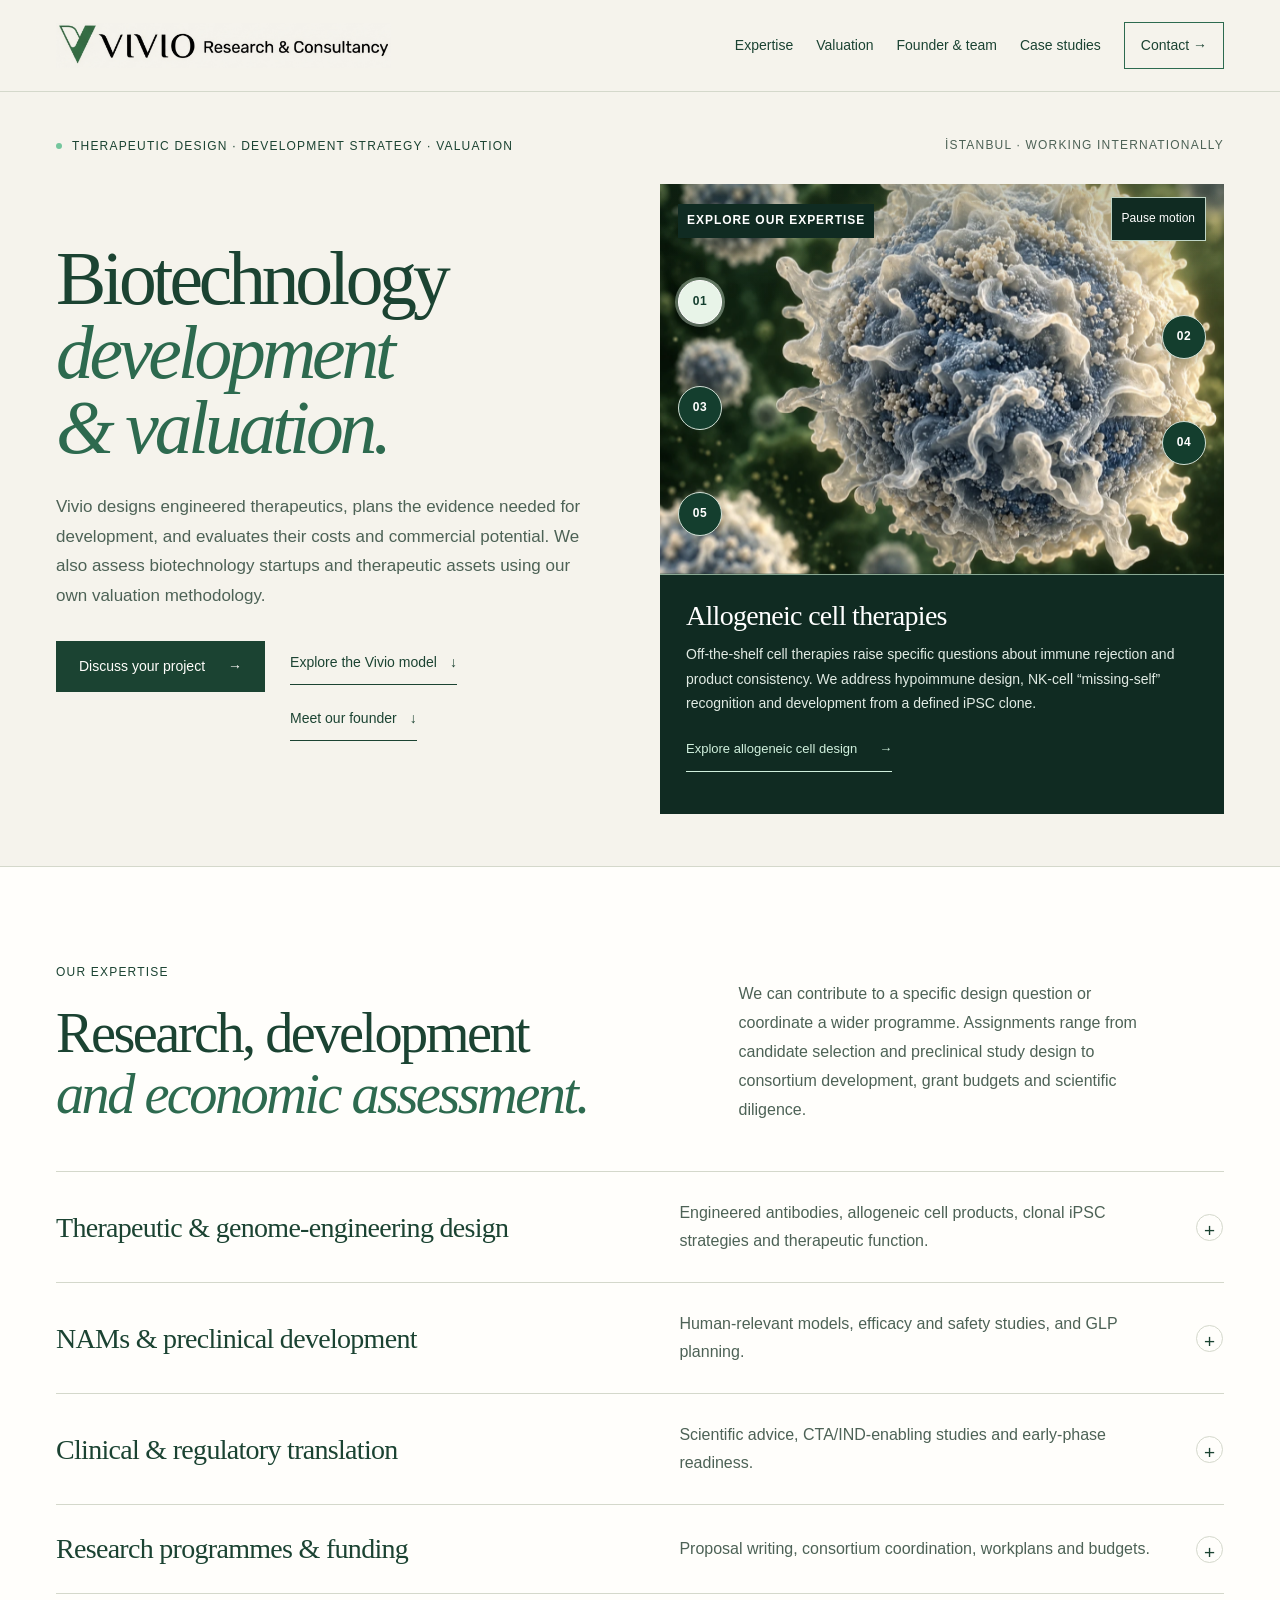
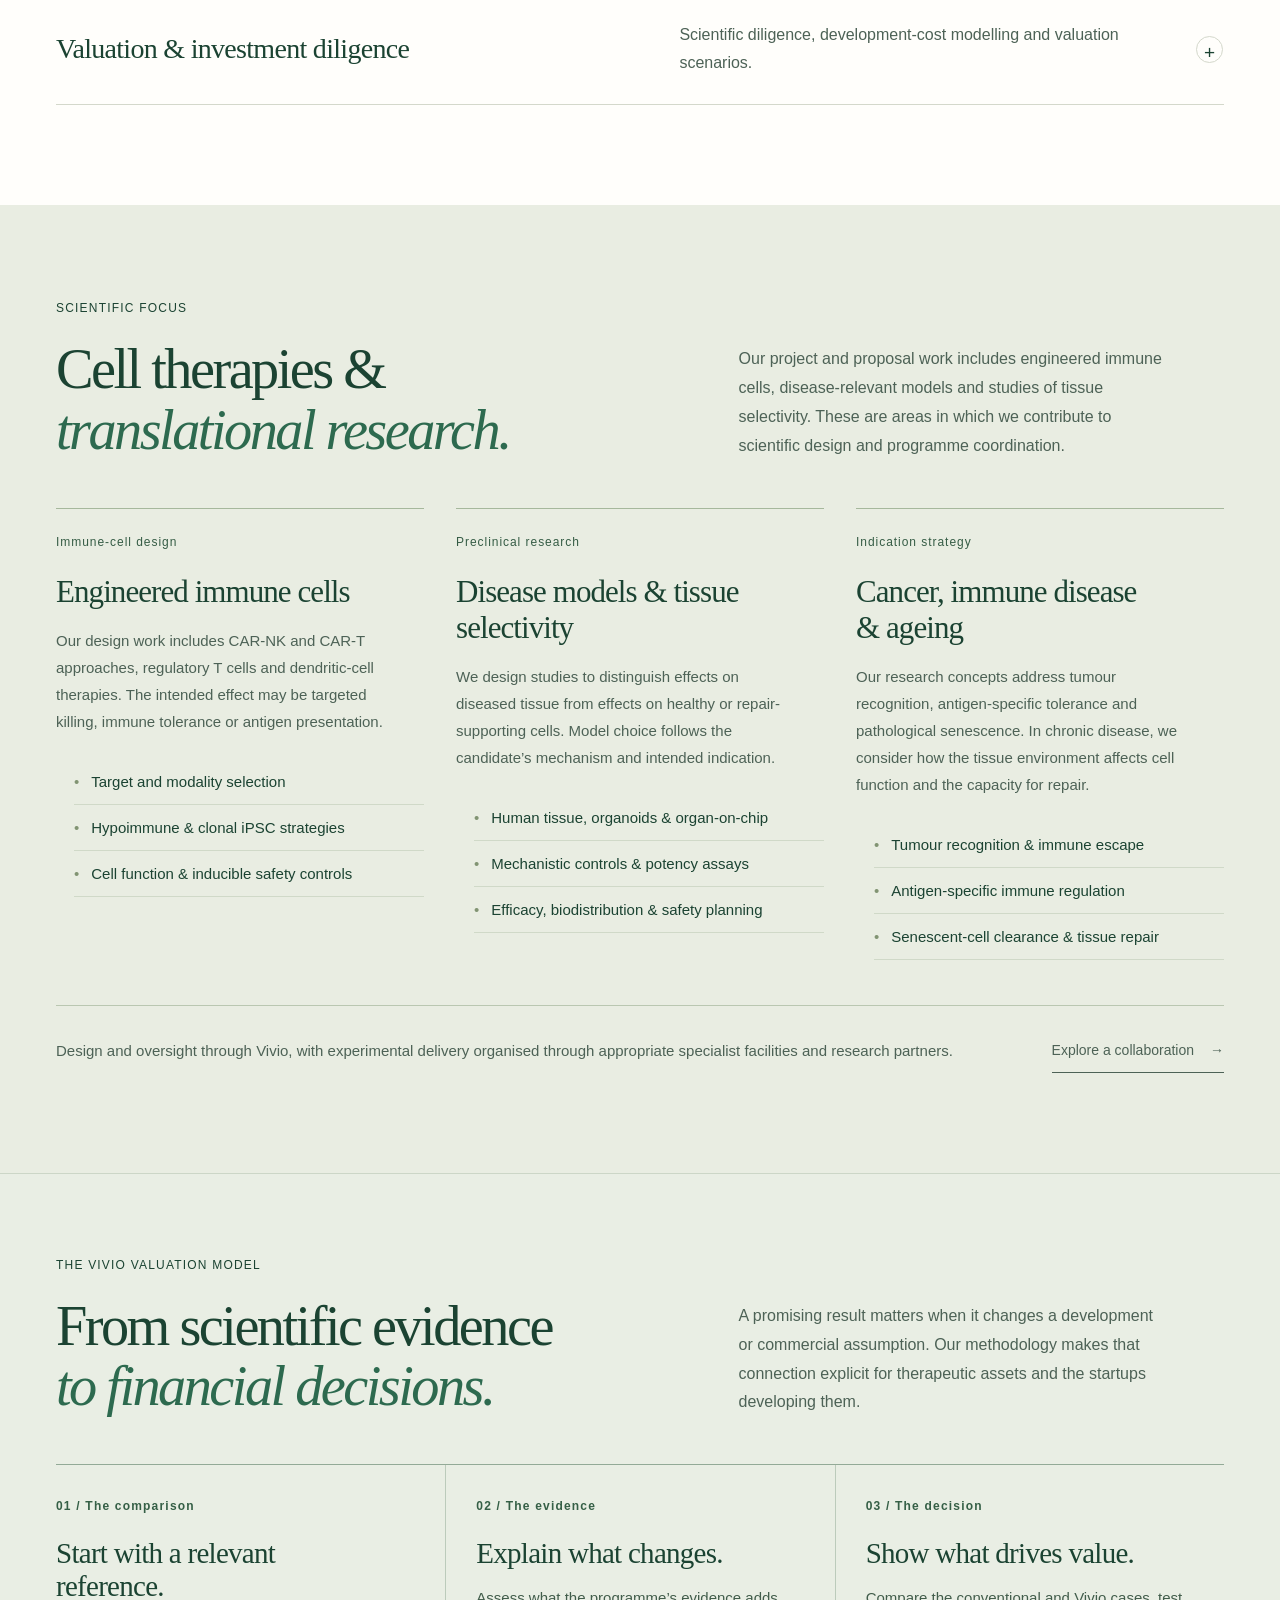
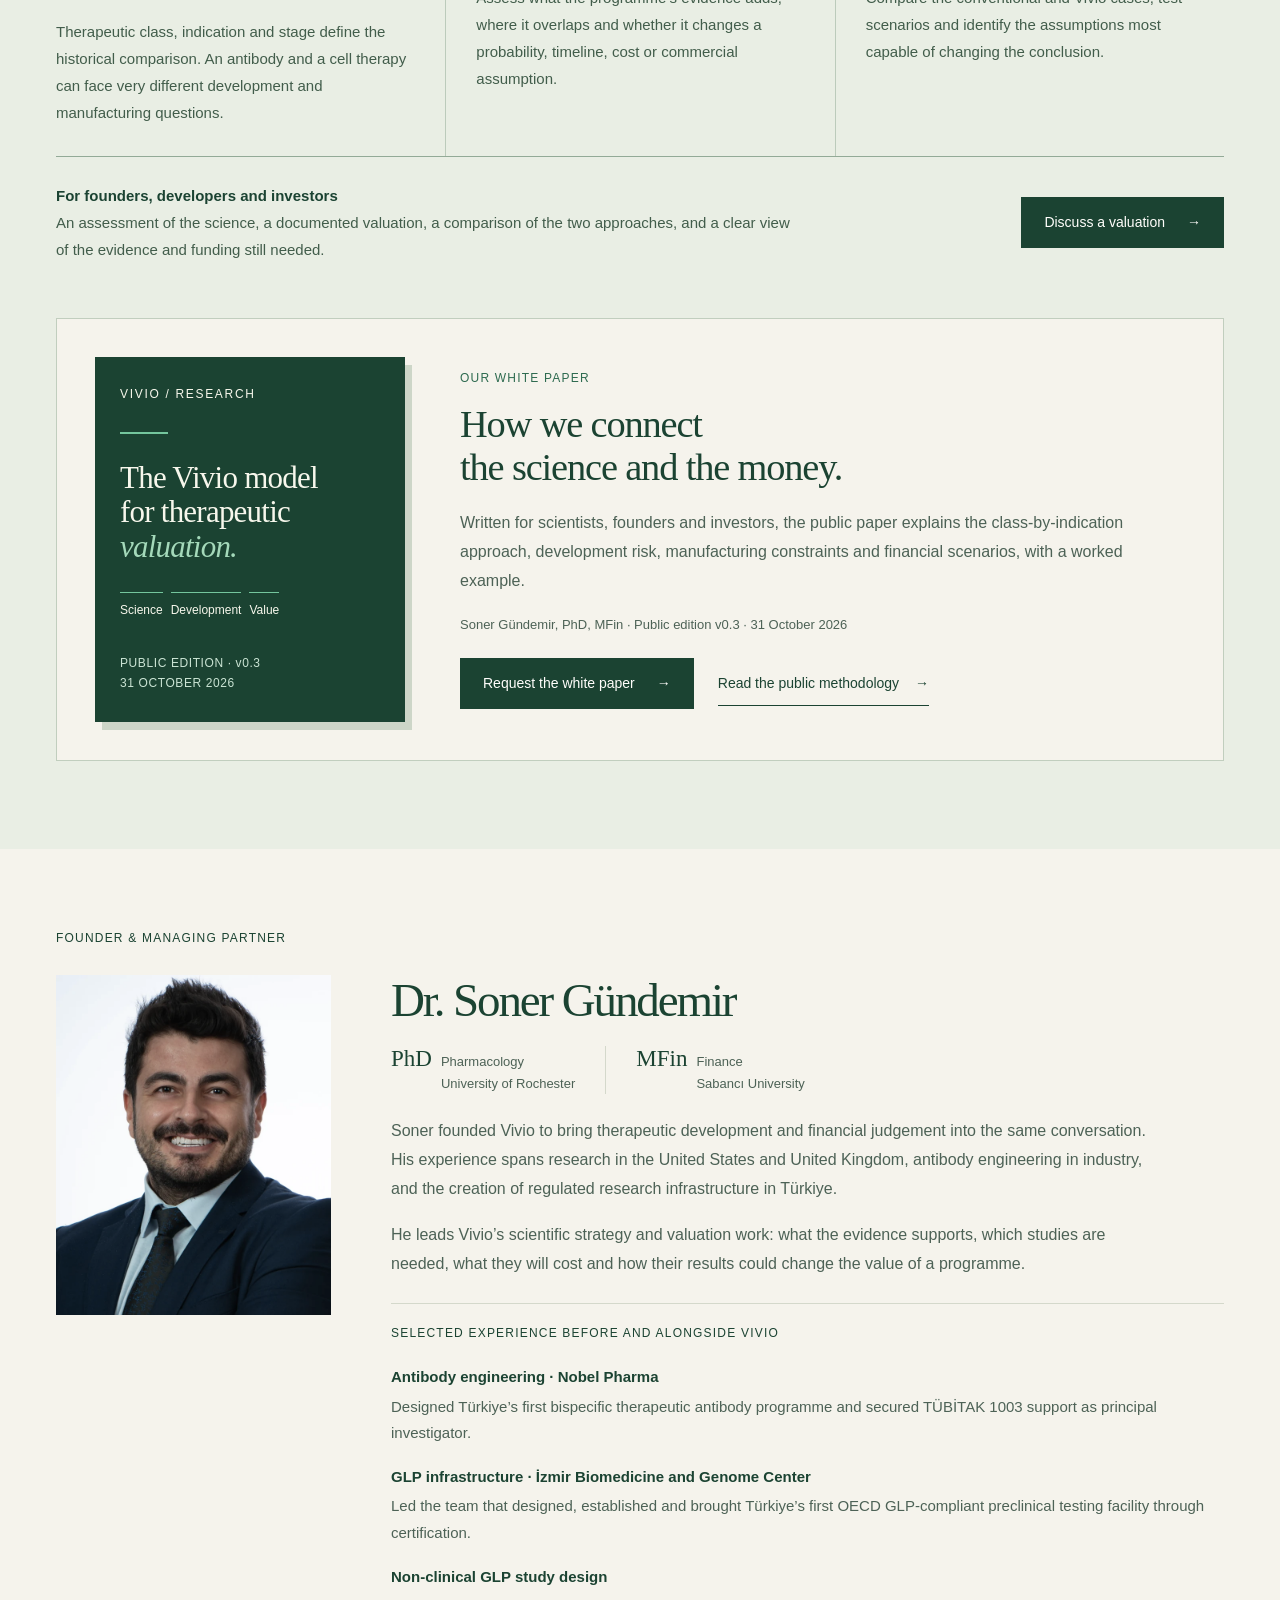
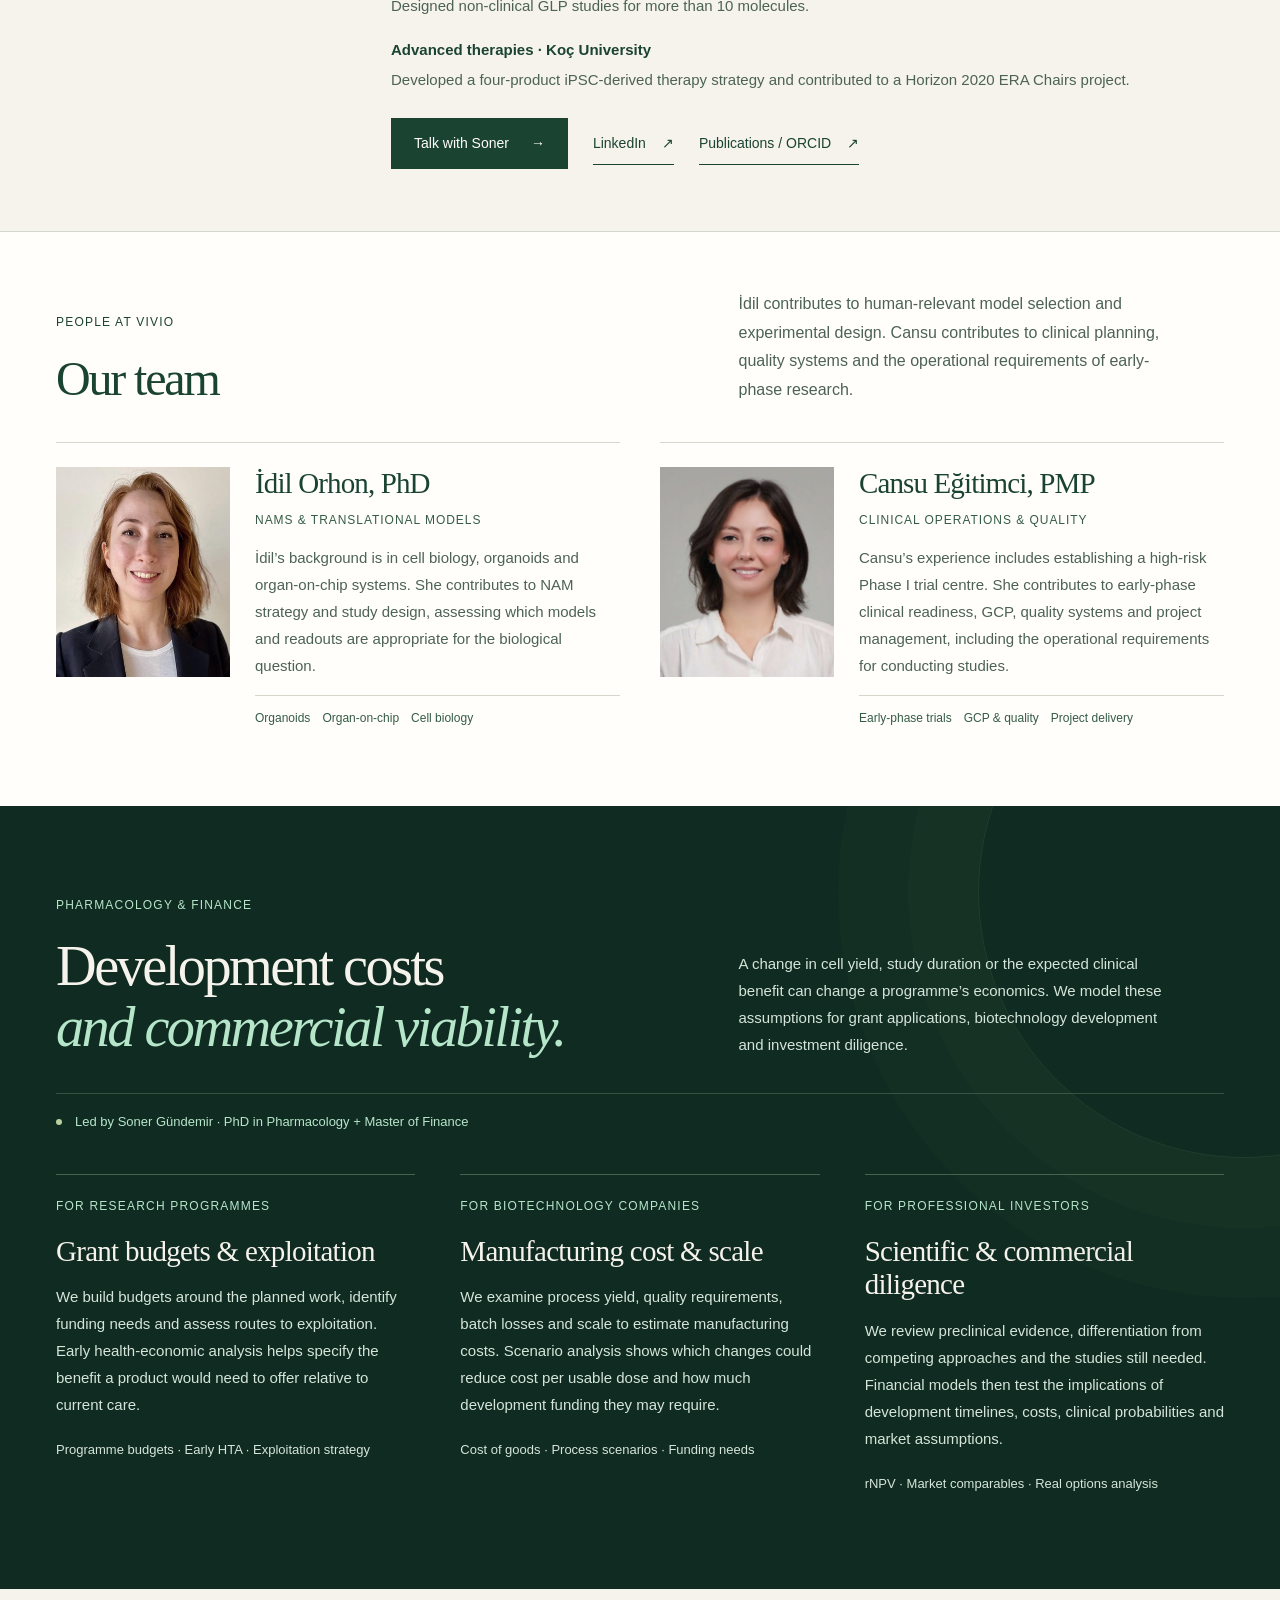
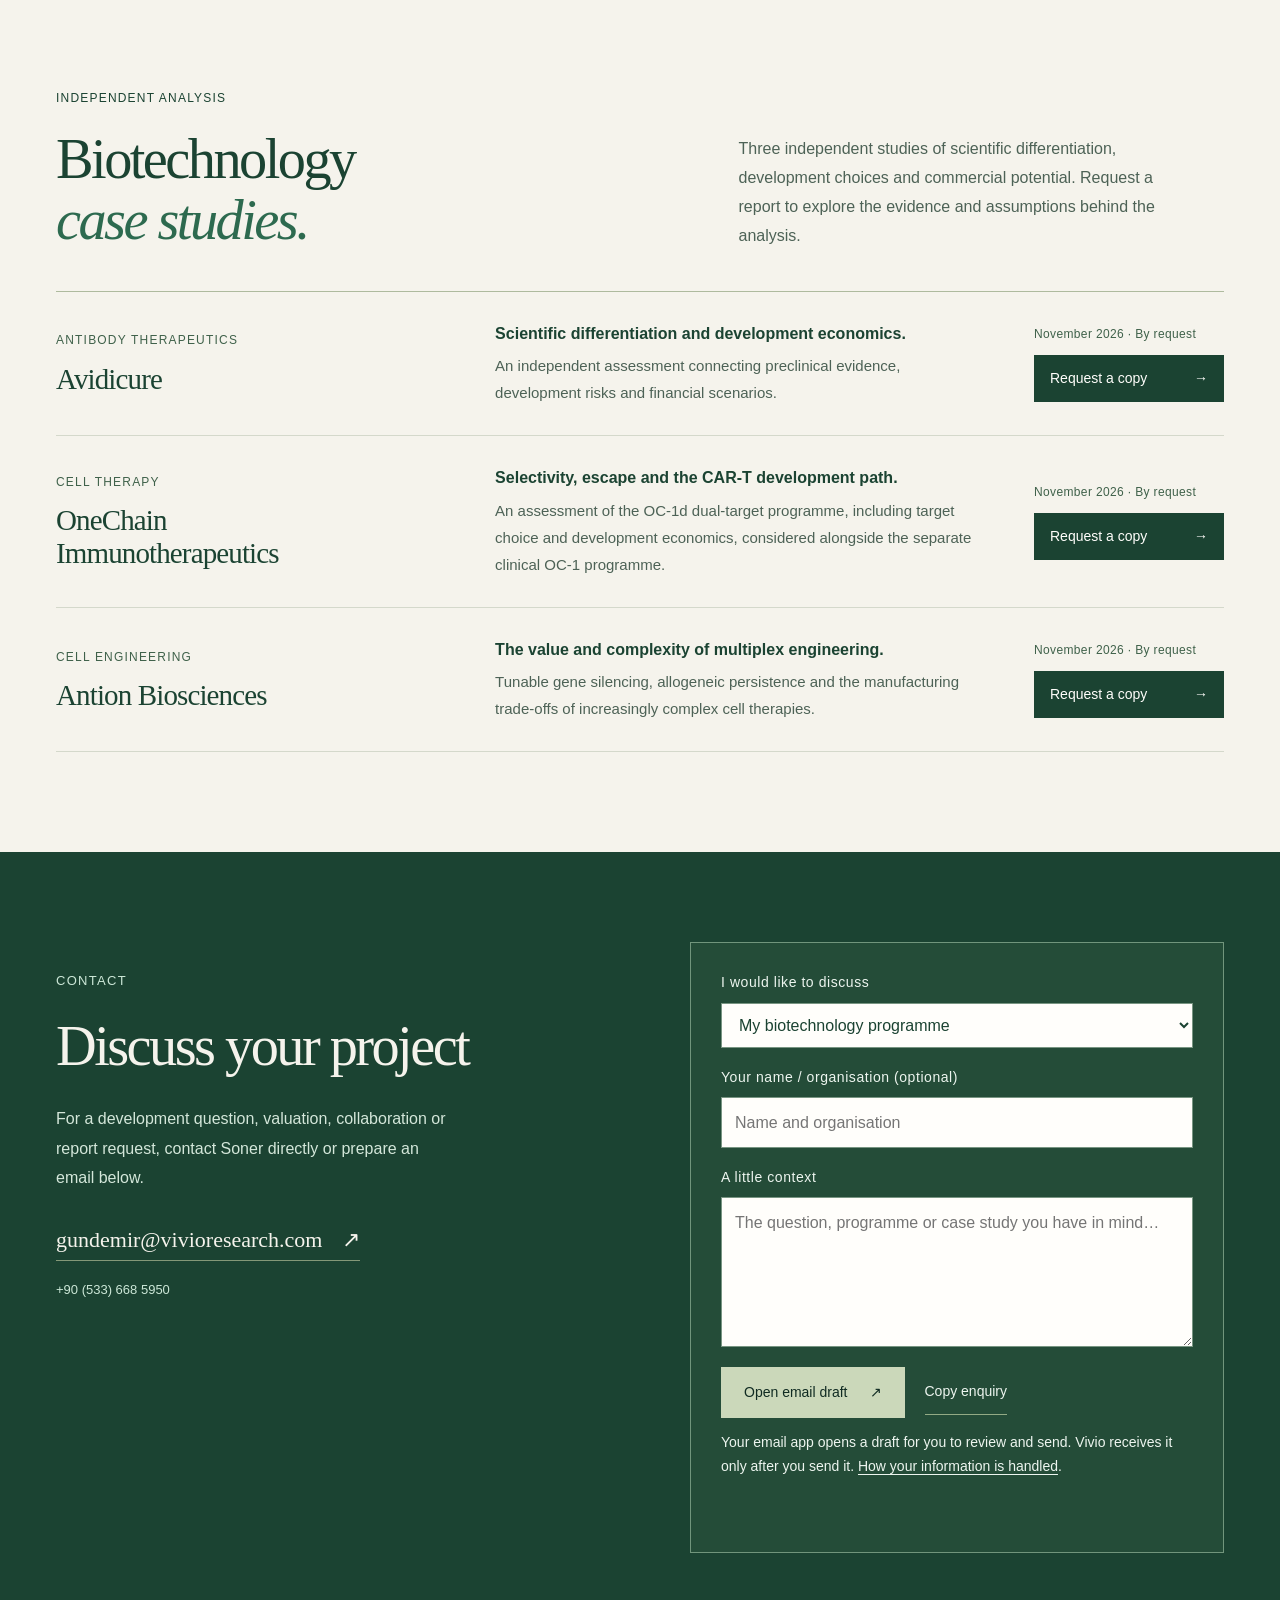
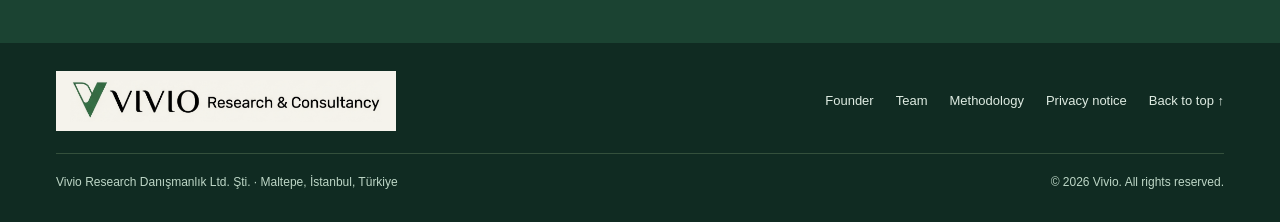
==== commit 34a81dde: "mosty stylistic" ====
--- a/index.html
+++ b/index.html
@@ -1,46 +1,431 @@
 <!doctype html>
-<html lang="en"><head>
-<meta charset="utf-8"><meta name="viewport" content="width=device-width, initial-scale=1">
-<title>Vivio — Biotechnology Development & Strategy</title>
-<meta name="description" content="Founder-led biotechnology consultancy combining pharmacology and finance with therapeutic design, NAMs, preclinical strategy, clinical translation and research programme development.">
-<meta name="theme-color" content="#183d2f"><link rel="icon" href="favicon.ico" sizes="any"><link rel="icon" type="image/png" sizes="32x32" href="favicon-32x32.png"><link rel="apple-touch-icon" sizes="180x180" href="apple-touch-icon.png"><link rel="stylesheet" href="styles.css">
-<link rel="preload" href="assets/editorial-cells-v4.webp" as="image"><script src="script.js" defer></script>
-</head><body>
+<html lang="en">
+<head>
+<meta charset="utf-8">
+<meta name="viewport" content="width=device-width, initial-scale=1">
+<title>Vivio | Biotechnology Development, Strategy &amp; Valuation</title>
+<meta name="description" content="Vivio designs engineered therapeutics, plans development evidence and evaluates biotechnology startups and therapeutic assets with its own valuation methodology.">
+<meta name="theme-color" content="#1B4332">
+<link rel="icon" href="favicon.ico" sizes="any">
+<link rel="icon" type="image/png" sizes="32x32" href="favicon-32x32.png">
+<link rel="apple-touch-icon" sizes="180x180" href="apple-touch-icon.png">
+<link rel="stylesheet" href="styles.css">
+<link rel="stylesheet" href="revision.css">
+<link rel="preload" href="assets/editorial-cells-v4.webp" as="image">
+<script src="script.js" defer></script>
+<link rel="canonical" href="https://vivioresearch.com/">
+<meta property="og:type" content="website">
+<meta property="og:site_name" content="Vivio Research &amp; Consultancy">
+<meta property="og:title" content="Vivio | Biotechnology Development, Strategy &amp; Valuation">
+<meta property="og:description" content="Therapeutic design, development evidence and biotechnology valuation. Science and finance, considered together.">
+<meta property="og:url" content="https://vivioresearch.com/">
+<meta property="og:image" content="https://vivioresearch.com/assets/vivio-share.png">
+<meta property="og:image:width" content="1200">
+<meta property="og:image:height" content="630">
+<meta property="og:image:alt" content="Vivio Research &amp; Consultancy. Biotechnology development, strategy and valuation.">
+<meta name="twitter:card" content="summary_large_image">
+<meta name="twitter:image" content="https://vivioresearch.com/assets/vivio-share.png">
+</head>
+<body>
 <a class="skip" href="#main">Skip to content</a>
-<header class="site-header"><div class="wrap header-inner"><a class="brand" href="#main" aria-label="Vivio homepage"><img src="assets/symbol.png" alt="" width="36" height="40"><div><div class="brand-word">VIVIO</div><div class="brand-label">Research & Consultancy</div></div></a><button class="menu-toggle" aria-label="Open navigation" aria-expanded="false" aria-controls="mainnav">☰</button><nav class="nav-links" id="mainnav" aria-label="Main navigation"><a href="#expertise">Expertise</a><a href="#research">Research</a><a href="#founder">Founder & team</a><a href="#perspectives">Case studies</a><a class="nav-contact" href="#contact">Start a conversation ↗</a></nav></div></header>
+<header class="site-header"><div class="wrap header-inner">
+<a class="brand" href="#main"><img src="assets/vivio-logo.png" alt="Vivio Research &amp; Consultancy" width="1200" height="162"></a><button class="menu-toggle" aria-label="Open navigation" aria-expanded="false" aria-controls="mainnav">☰</button><nav class="nav-links" id="mainnav" aria-label="Main navigation"><a href="#expertise">Expertise</a><a href="#valuation">Valuation</a><a href="#founder">Founder &amp; team</a><a href="#perspectives">Case studies</a><a class="nav-contact" href="#contact">Contact <span aria-hidden="true">→</span></a></nav>
+</div></header>
 <main id="main">
-<section class="hero"><div class="wrap"><div class="hero-top"><p class="eyebrow"><span class="dot"></span>Biotechnology R&D · Translation · Economic strategy</p><p class="hero-location">İstanbul · Working internationally</p></div><div class="hero-grid"><div class="hero-copy"><h1>Biotechnology<br><em>development<br>&amp; strategy.</em></h1><p class="hero-lead">Vivio supports therapeutic and genome-engineering design, preclinical study planning and the economic assessment of biotechnology programmes. We work with research teams, companies and investors.</p><div class="hero-actions"><a class="button" href="#expertise">Explore our expertise <span class="arrow" aria-hidden="true">↗</span></a><div class="hero-people"><a class="link" href="#founder">Meet our founder <span class="arrow" aria-hidden="true">↗</span></a><a class="link" href="#team">Meet the team <span class="arrow" aria-hidden="true">↗</span></a></div></div></div><div class="hero-visual expertise-map"><img src="assets/editorial-cells-v4.webp" alt="Conceptual immune-cell artwork behind an interactive guide to Vivio’s expertise" width="1254" height="1254" fetchpriority="high"><div class="visual-top"><span>Explore our expertise</span><button class="motion-toggle" aria-pressed="false" aria-label="Pause visual motion"><span aria-hidden="true">Ⅱ</span> Pause motion</button></div><div class="map-topics" role="tablist" aria-label="Areas of expertise"><button class="map-topic map-cell" type="button" role="tab" id="topic-cell" aria-selected="true" aria-controls="panel-cell" tabindex="0"><span class="map-point" aria-hidden="true"></span>Allogeneic cell therapies</button><button class="map-topic map-genome" type="button" role="tab" id="topic-genome" aria-selected="false" aria-controls="panel-genome" tabindex="-1"><span class="map-point" aria-hidden="true"></span>Therapeutic genomic design</button><button class="map-topic map-models" type="button" role="tab" id="topic-models" aria-selected="false" aria-controls="panel-models" tabindex="-1"><span class="map-point" aria-hidden="true"></span>NAMs & preclinical design</button><button class="map-topic map-economics" type="button" role="tab" id="topic-economics" aria-selected="false" aria-controls="panel-economics" tabindex="-1"><span class="map-point" aria-hidden="true"></span>Manufacturing economics</button></div><div class="map-panels"><div class="map-panel" role="tabpanel" id="panel-cell" aria-labelledby="topic-cell" tabindex="0"><h2>Allogeneic cell therapies</h2><p>Off-the-shelf cell therapies raise specific questions about immune rejection and product consistency. We address hypoimmune design, NK-cell “missing-self” recognition and development from a defined iPSC clone.</p><a class="link" href="#allogeneic-design" data-open-service="service-design">Explore allogeneic cell design <span class="arrow" aria-hidden="true">↗</span></a></div><div class="map-panel" role="tabpanel" id="panel-genome" aria-labelledby="topic-genome" tabindex="0" hidden><h2>Therapeutic genomic design</h2><p>We assess what each modification is meant to achieve: target recognition, altered cell function or a safety control. Our design work includes CARs, targeted integration and regulated gene expression.</p><a class="link" href="#genomic-design" data-open-service="service-design">Explore genomic design <span class="arrow" aria-hidden="true">↗</span></a></div><div class="map-panel" role="tabpanel" id="panel-models" aria-labelledby="topic-models" tabindex="0" hidden><h2>NAMs & preclinical design</h2><p>We plan organoid, organ-on-chip, human tissue and in vivo studies around the candidate’s mechanism, disease context and intended regulatory use. Each study has a defined question and appropriate controls.</p><a class="link" href="#service-preclinical" data-open-service="service-preclinical">Explore preclinical study design <span class="arrow" aria-hidden="true">↗</span></a></div><div class="map-panel" role="tabpanel" id="panel-economics" aria-labelledby="topic-economics" tabindex="0" hidden><h2>Manufacturing economics</h2><p>We model how cell yield, recovery after thawing, batch failures and scale affect cost per usable dose. This helps teams compare processes and prioritise improvements before committing to a manufacturing route.</p><a class="link" href="#economics">Explore economic strategy <span class="arrow" aria-hidden="true">↗</span></a></div></div></div></div></div></section>
-<section class="expertise" id="expertise"><div class="wrap"><div class="section-intro reveal"><div><p class="eyebrow">Our expertise</p><h2 class="section-title">Research, development<br><em>and economic assessment.</em></h2></div><p>We can contribute to a specific design question or coordinate a wider programme. Assignments range from candidate selection and preclinical study design to consortium development, grant budgets and scientific diligence.</p></div><div class="expertise-list reveal">
-<details id="service-design"><summary><h3>Therapeutic &amp; genome-engineering design</h3><p>Allogeneic cell products, clonal iPSC strategies and the engineering of therapeutic function.</p><span class="plus" aria-hidden="true">+</span></summary>
-<div class="detail engineering-detail"><p class="engineering-intro">We develop therapeutic concepts and the plans needed to test them. Our work covers cell therapies and biologics, with particular experience in engineered immune-cell programmes. Target selection, immune compatibility and the route to a reproducible product are considered from the outset.</p>
+<section class="hero"><div class="wrap">
+<div class="hero-top">
+<p class="eyebrow"><span class="dot"></span>Therapeutic design · Development strategy · Valuation</p>
+<p class="hero-location">İstanbul · Working internationally</p>
+</div>
+<div class="hero-grid">
+<div class="hero-copy">
+<h1>Biotechnology<br><em>development<br>&amp; valuation.</em>
+</h1>
+<p class="hero-lead">Vivio designs engineered therapeutics, plans the evidence needed for development, and evaluates their costs and commercial potential. We also assess biotechnology startups and therapeutic assets using our own valuation methodology.</p>
+<div class="hero-actions">
+<a class="button" href="#contact">Discuss your project <span class="arrow" aria-hidden="true">→</span></a><div class="hero-people">
+<a class="link" href="#valuation">Explore the Vivio model <span class="arrow" aria-hidden="true">↓</span></a><a class="link" href="#founder">Meet our founder <span class="arrow" aria-hidden="true">↓</span></a>
+</div>
+</div>
+</div>
+<div class="hero-visual expertise-map">
+<div class="map-artwork">
+<img src="assets/editorial-cells-v4.webp" alt="Conceptual immune-cell artwork behind an interactive guide to Vivio’s expertise" width="1254" height="1254" fetchpriority="high"><div class="visual-top">
+<span>Explore our expertise</span><button class="motion-toggle" aria-pressed="false" aria-label="Pause visual motion"><span aria-hidden="true">Ⅱ</span> Pause motion</button>
+</div>
+<div class="map-topics" role="tablist" aria-label="Areas of expertise">
+<button class="map-topic map-cell" type="button" role="tab" id="topic-cell" aria-selected="true" aria-controls="panel-cell" tabindex="0"><span class="map-number" aria-hidden="true">01</span><span class="map-topic-label">Allogeneic cell therapies</span></button><button class="map-topic map-genome" type="button" role="tab" id="topic-genome" aria-selected="false" aria-controls="panel-genome" tabindex="-1"><span class="map-number" aria-hidden="true">02</span><span class="map-topic-label">Therapeutic genomic design</span></button><button class="map-topic map-models" type="button" role="tab" id="topic-models" aria-selected="false" aria-controls="panel-models" tabindex="-1"><span class="map-number" aria-hidden="true">03</span><span class="map-topic-label">NAMs &amp; preclinical design</span></button><button class="map-topic map-economics" type="button" role="tab" id="topic-economics" aria-selected="false" aria-controls="panel-economics" tabindex="-1"><span class="map-number" aria-hidden="true">04</span><span class="map-topic-label">Manufacturing economics</span></button><button class="map-topic map-valuation" type="button" role="tab" id="topic-valuation" aria-selected="false" aria-controls="panel-valuation" tabindex="-1"><span class="map-number" aria-hidden="true">05</span><span class="map-topic-label">Biotechnology valuation</span></button>
+</div>
+</div>
+<div class="map-panels">
+<div class="map-panel" role="tabpanel" id="panel-cell" aria-labelledby="topic-cell" tabindex="0">
+<h2>Allogeneic cell therapies</h2>
+<p>Off-the-shelf cell therapies raise specific questions about immune rejection and product consistency. We address hypoimmune design, NK-cell “missing-self” recognition and development from a defined iPSC clone.</p>
+<a class="link" href="#allogeneic-design" data-open-service="service-design">Explore allogeneic cell design <span class="arrow" aria-hidden="true">→</span></a>
+</div>
+<div class="map-panel" role="tabpanel" id="panel-genome" aria-labelledby="topic-genome" tabindex="0" hidden>
+<h2>Therapeutic genomic design</h2>
+<p>We assess what each modification is meant to achieve: target recognition, altered cell function or a safety control. Our design work includes CARs, targeted integration and regulated gene expression.</p>
+<a class="link" href="#genomic-design" data-open-service="service-design">Explore genomic design <span class="arrow" aria-hidden="true">→</span></a>
+</div>
+<div class="map-panel" role="tabpanel" id="panel-models" aria-labelledby="topic-models" tabindex="0" hidden>
+<h2>NAMs &amp; preclinical design</h2>
+<p>We plan organoid, organ-on-chip, human tissue and in vivo studies around the candidate’s mechanism, disease context and intended regulatory use. Each study has a defined question and appropriate controls.</p>
+<a class="link" href="#service-preclinical" data-open-service="service-preclinical">Explore preclinical study design <span class="arrow" aria-hidden="true">→</span></a>
+</div>
+<div class="map-panel" role="tabpanel" id="panel-economics" aria-labelledby="topic-economics" tabindex="0" hidden>
+<h2>Manufacturing economics</h2>
+<p>We model how cell yield, recovery after thawing, batch failures and scale affect cost per usable dose. This helps teams compare processes and prioritise improvements before committing to a manufacturing route.</p>
+<a class="link" href="#manufacturing-economics">Explore manufacturing economics <span class="arrow" aria-hidden="true">↓</span></a>
+</div>
+<div class="map-panel" role="tabpanel" id="panel-valuation" aria-labelledby="topic-valuation" tabindex="0" hidden>
+<h2>Biotechnology valuation</h2>
+<p>Our Vivio model connects the scientific evidence to development risk, time, cost and commercial potential. We assess therapeutic assets and startups, and show why the result differs from a conventional valuation.</p>
+<a class="link" href="#valuation">Explore our valuation approach <span class="arrow" aria-hidden="true">↓</span></a>
+</div>
+</div>
+</div>
+</div>
+</div></section>
+<section class="expertise" id="expertise"><div class="wrap">
+<div class="section-intro reveal">
+<div>
+<p class="eyebrow">Our expertise</p>
+<h2 class="section-title">Research, development<br><em>and economic assessment.</em>
+</h2>
+</div>
+<p>We can contribute to a specific design question or coordinate a wider programme. Assignments range from candidate selection and preclinical study design to consortium development, grant budgets and scientific diligence.</p>
+</div>
+<div class="expertise-list reveal">
+<details id="service-design"><summary><h3>Therapeutic &amp; genome-engineering design</h3>
+<p>Engineered antibodies, allogeneic cell products, clonal iPSC strategies and therapeutic function.</p>
+<span class="plus" aria-hidden="true">+</span></summary>
+<div class="detail engineering-detail">
+<p class="engineering-intro">We develop therapeutic concepts and the plans needed to test them. Our work covers engineered antibodies, including bispecific formats, and cell therapies. Target selection, immune compatibility, manufacturability and the route to a reproducible product are considered from the outset.</p>
 <div class="engineering-columns">
-<div class="engineering-area" id="allogeneic-design" tabindex="-1"><p class="eyebrow">Allogeneic cell therapies</p><h4>Immune compatibility &amp; clonal products</h4>
-<div class="engineering-topic"><h5>Hypoimmune engineering &amp; missing-self recognition</h5><p>Reducing HLA expression can limit T-cell recognition while exposing a cell to NK-cell “missing-self” responses. We assess how a hypoimmune strategy addresses both, and what evidence is needed to evaluate persistence, retained function and safety.</p></div>
-<div class="engineering-topic"><h5>Single-clone-derived cell therapeutics</h5><p>We plan the development of products derived from a defined engineered iPSC clone: starting-line suitability, clone selection and qualification, cell banking and differentiation. Genomic integrity and potency need to be assessed in the resulting therapeutic cells, alongside consistency across batches.</p></div>
-<div class="engineering-topic"><h5>Product and manufacturing feasibility</h5><p>Cell source, engineering complexity and differentiation choices affect the number of functional cells a process can deliver. We include viable yield, recovery after thawing, release requirements and cost per usable dose in candidate comparisons.</p></div>
-</div>
-<div class="engineering-area" id="genomic-design" tabindex="-1"><p class="eyebrow">Therapeutic genomic design</p><h4>Target recognition, function &amp; control</h4>
-<div class="engineering-topic"><h5>CAR and target-selection strategy</h5><p>Our design experience includes NK cells, T cells, regulatory T cells and dendritic cells. We assess target distribution and the intended immune effect, including how recognition could distinguish diseased tissue from healthy or repair-supporting cells.</p></div>
-<div class="engineering-topic"><h5>Gene editing &amp; regulated expression</h5><p>We compare knockout, targeted integration and gene-regulation approaches against the function required. Design work includes multi-gene constructs, safe-harbour integration and conditional expression, with attention to whether the added complexity is justified.</p></div>
-<div class="engineering-topic"><h5>Safety controls &amp; candidate validation</h5><p>We define how inducible safety controls, potency and selectivity should be assessed. Where suitable, transient expression can test a design before stable clone development. Matched comparators help establish what each modification contributes.</p></div>
-</div></div>
-<div class="engineering-output"><strong>Typical outputs</strong><p>A target and modality assessment, an engineering rationale, a clone-qualification plan and a preclinical study plan with candidate-selection criteria.</p><a class="link" href="#contact" data-topic="My biotechnology programme">Discuss a design question <span class="arrow" aria-hidden="true">↗</span></a></div>
+<div class="engineering-area" id="allogeneic-design" tabindex="-1">
+<p class="eyebrow">Allogeneic cell therapies</p>
+<h4>Immune compatibility &amp; clonal products</h4>
+<div class="engineering-topic">
+<h5>Hypoimmune engineering &amp; missing-self recognition</h5>
+<p>Reducing HLA expression can limit T-cell recognition while exposing a cell to NK-cell “missing-self” responses. We assess how a hypoimmune strategy addresses both, and what evidence is needed to evaluate persistence, retained function and safety.</p>
+</div>
+<div class="engineering-topic">
+<h5>Single-clone-derived cell therapeutics</h5>
+<p>We plan the development of products derived from a defined engineered iPSC clone: starting-line suitability, clone selection and qualification, cell banking and differentiation. Genomic integrity and potency need to be assessed in the resulting therapeutic cells, alongside consistency across batches.</p>
+</div>
+<div class="engineering-topic">
+<h5>Product and manufacturing feasibility</h5>
+<p>Cell source, engineering complexity and differentiation choices affect the number of functional cells a process can deliver. We include viable yield, recovery after thawing, release requirements and cost per usable dose in candidate comparisons.</p>
+</div>
+</div>
+<div class="engineering-area" id="genomic-design" tabindex="-1">
+<p class="eyebrow">Therapeutic genomic design</p>
+<h4>Target recognition, function &amp; control</h4>
+<div class="engineering-topic">
+<h5>CAR and target-selection strategy</h5>
+<p>Our design experience includes NK cells, T cells, regulatory T cells and dendritic cells. We assess target distribution and the intended immune effect, including how recognition could distinguish diseased tissue from healthy or repair-supporting cells.</p>
+</div>
+<div class="engineering-topic">
+<h5>Gene editing &amp; regulated expression</h5>
+<p>We compare knockout, targeted integration and gene-regulation approaches against the function required. Design work includes multi-gene constructs, safe-harbour integration and conditional expression, with attention to whether the added complexity is justified.</p>
+</div>
+<div class="engineering-topic">
+<h5>Safety controls &amp; candidate validation</h5>
+<p>We define how inducible safety controls, potency and selectivity should be assessed. Where suitable, transient expression can test a design before stable clone development. Matched comparators help establish what each modification contributes.</p>
+</div>
+</div>
+</div>
+<div class="engineering-output">
+<strong>Typical outputs</strong><p>A target and modality assessment, an engineering rationale, a clone-qualification plan and a preclinical study plan with candidate-selection criteria.</p>
+<a class="link" href="#contact" data-topic="My biotechnology programme">Discuss a design question <span class="arrow" aria-hidden="true">→</span></a>
+</div>
 </div></details>
-<details id="service-preclinical"><summary><h3>NAMs & preclinical development</h3><p>Human-relevant models, efficacy and safety studies, and GLP planning.</p><span class="plus" aria-hidden="true">+</span></summary><div class="detail">We select new approach methodologies (NAMs), including organoids, organ-on-chip systems and human tissue models, according to the question a study must answer. Preclinical plans specify comparators, endpoints and criteria for progression. Where in vivo evidence is needed, we address model relevance, efficacy, biodistribution and safety, including GLP study planning with specialist partners.<div class="tags"><span>Human-relevant models</span><span>GLP study design</span><span>Translational evidence</span></div></div></details>
-<details id="service-clinical"><summary><h3>Clinical & regulatory translation</h3><p>Scientific advice, CTA/IND-enabling studies and early-phase readiness.</p><span class="plus" aria-hidden="true">+</span></summary><div class="detail">We help identify the studies and documentation needed before clinical entry, prepare questions for scientific advice and plan CTA/IND-enabling work. The team contributes experience in early-phase clinical operations, GCP, quality systems and project delivery.<div class="tags"><span>Early clinical planning</span><span>Scientific advice</span><span>GCP & quality</span></div></div></details>
-<details id="service-programmes"><summary><h3>Research programmes & funding</h3><p>Proposal writing, consortium coordination, workplans and budgets.</p><span class="plus" aria-hidden="true">+</span></summary><div class="detail">We develop research proposals and coordinate consortia, including Horizon Europe and EIC applications. We define partner responsibilities, dependencies, milestones and budgets, then check that the workplan supports the scientific objectives. Economic assessment and regulatory planning inform the exploitation plan and funding requirements.<div class="tags"><span>Horizon Europe & EIC</span><span>Consortium coordination</span><span>Grant economics</span></div></div></details>
-<details id="service-economics"><summary><h3>Economic strategy & investment diligence</h3><p>Scientific diligence, development-cost modelling and valuation scenarios.</p><span class="plus" aria-hidden="true">+</span></summary><div class="detail">Soner leads this work, drawing on his PhD in Pharmacology and Master of Finance. We review the evidence supporting an asset, estimate development and manufacturing costs, and test how changes in timelines, clinical assumptions and market adoption affect its value. Methods include risk-adjusted net present value (rNPV), market comparables, real options analysis and early health technology assessment.<div class="tags"><span>rNPV · Comparables · Real options</span><span>Early HTA</span><span>Scientific & commercial diligence</span></div></div></details>
-</div></div></section>
-<section class="research" id="research"><div class="wrap"><div class="section-intro reveal"><div><p class="eyebrow">Scientific focus</p><h2 class="section-title">Cell therapies &amp;<br><em>translational research.</em></h2></div><p>Our project and proposal work includes engineered immune cells, disease-relevant models and studies of tissue selectivity. These are areas in which we contribute to scientific design and programme coordination.</p></div><div class="research-grid"><article class="research-item reveal"><p class="research-index">Immune-cell design</p><h3>Engineered immune cells</h3><p>Our design work includes CAR-NK and CAR-T approaches, regulatory T cells and dendritic-cell therapies. The intended effect may be targeted killing, immune tolerance or antigen presentation.</p><ul><li>Target and modality selection</li><li>Hypoimmune &amp; clonal iPSC strategies</li><li>Cell function &amp; inducible safety controls</li></ul></article><article class="research-item reveal delay-1"><p class="research-index">Preclinical research</p><h3>Disease models &amp; tissue selectivity</h3><p>We design studies to distinguish effects on diseased tissue from effects on healthy or repair-supporting cells. Model choice follows the candidate’s mechanism and intended indication.</p><ul><li>Human tissue, organoids &amp; organ-on-chip</li><li>Mechanistic controls &amp; potency assays</li><li>Efficacy, biodistribution &amp; safety planning</li></ul></article><article class="research-item reveal delay-2"><p class="research-index">Indication strategy</p><h3>Cancer, immune disease &amp; ageing</h3><p>Our research concepts address tumour recognition, antigen-specific tolerance and pathological senescence. In chronic disease, we consider how the tissue environment affects cell function and the capacity for repair.</p><ul><li>Tumour recognition &amp; immune escape</li><li>Antigen-specific immune regulation</li><li>Senescent-cell clearance &amp; tissue repair</li></ul></article></div><div class="research-bottom reveal"><p>Design and oversight through Vivio, with experimental delivery organised through appropriate specialist facilities and research partners.</p><a href="#contact" class="link" data-topic="Research collaboration">Explore a collaboration <span class="arrow" aria-hidden="true">↗</span></a></div></div></section>
-<section class="founder" id="founder"><div class="wrap"><p class="eyebrow leadership-eyebrow reveal">Founder & Managing Partner</p><div class="founder-grid"><figure class="founder-portrait reveal"><img src="assets/soner.jpg" alt="Dr. Soner Gündemir" loading="lazy" width="2000" height="2000"></figure><div class="founder-copy reveal delay-1"><h2>Dr. Soner Gündemir</h2><div class="degrees"><div><b>PhD</b><span>Pharmacology</span></div><div><b>MFin</b><span>Master of Finance</span></div></div><p>Soner founded Vivio and leads its scientific and economic work. His experience includes therapeutic and genome-engineering strategy, <strong>preclinical study design</strong>, research programme leadership and the coordination of multidisciplinary teams.</p><p>His training in pharmacology and finance informs both the design of a programme and its economic assessment: what the evidence supports, which studies are needed, what they will cost and how the results could change its value. He leads client engagements and investment diligence.</p><div class="founder-actions"><a class="button" href="#contact" data-topic="Conversation with Soner">Talk with Soner <span class="arrow" aria-hidden="true">↗</span></a><a class="link" href="https://www.linkedin.com/in/gundemir/" target="_blank" rel="noopener">LinkedIn <span class="arrow" aria-hidden="true">↗</span></a></div></div></div></div></section>
-<section class="team-section" id="team"><div class="wrap"><div class="section-intro reveal"><div><p class="eyebrow">People at Vivio</p><h2 class="section-title">Our team</h2></div><p>İdil contributes to human-relevant model selection and experimental design. Cansu contributes to clinical planning, quality systems and the operational requirements of early-phase research.</p></div><div class="team-grid"><article class="team-person reveal"><img src="assets/idil.jpg" alt="İdil Orhon" width="400" height="400" loading="lazy"><div><h3>İdil Orhon, PhD</h3><p class="role">NAMs & translational models</p><p>İdil’s background is in cell biology, organoids and organ-on-chip systems. She contributes to NAM strategy and study design, assessing which models and readouts are appropriate for the biological question.</p><div class="team-tags"><span>Organoids</span><span>Organ-on-chip</span><span>Cell biology</span></div></div></article><article class="team-person reveal delay-1"><img src="assets/cansu.jpg" alt="Cansu Eğitimci" width="473" height="473" loading="lazy"><div><h3>Cansu Eğitimci, PMP</h3><p class="role">Clinical operations & quality</p><p>Cansu’s experience includes establishing a high-risk Phase I trial centre. She contributes to early-phase clinical readiness, GCP, quality systems and project management, including the operational requirements for conducting studies.</p><div class="team-tags"><span>Early-phase trials</span><span>GCP & quality</span><span>Project delivery</span></div></div></article></div></div></section>
-<section class="economics" id="economics"><div class="wrap"><div class="section-intro reveal"><div><p class="eyebrow">Pharmacology &amp; finance</p><h2 class="section-title">Development costs<br><em>and commercial viability.</em></h2></div><p>A change in cell yield, study duration or the expected clinical benefit can change a programme’s economics. We model these assumptions for grant applications, biotechnology development and investment diligence.</p></div><p class="economics-attribution reveal"><span></span>Led by Soner Gündemir · PhD in Pharmacology + Master of Finance</p><div class="economics-columns"><article class="economics-column reveal"><p class="eyebrow">For research programmes</p><h3>Grant budgets &amp; exploitation</h3><p>We build budgets around the planned work, identify funding needs and assess routes to exploitation. Early health-economic analysis helps specify the benefit a product would need to offer relative to current care.</p><p class="methods">Programme budgets · Early HTA · Exploitation strategy</p></article><article class="economics-column reveal delay-1"><p class="eyebrow">For biotechnology companies</p><h3>Manufacturing cost &amp; scale</h3><p>We examine process yield, quality requirements, batch losses and scale to estimate manufacturing costs. Scenario analysis shows which changes could reduce cost per usable dose and how much development funding they may require.</p><p class="methods">Cost of goods · Process scenarios · Funding needs</p></article><article class="economics-column reveal delay-2"><p class="eyebrow">For professional investors</p><h3>Scientific &amp; commercial diligence</h3><p>We review preclinical evidence, differentiation from competing approaches and the studies still needed. Financial models then test the implications of development timelines, costs, clinical probabilities and market assumptions.</p><p class="methods">rNPV · Market comparables · Real options analysis</p></article></div></div></section>
-<section class="cases" id="perspectives"><div class="wrap"><div class="section-intro cases-intro reveal"><div><p class="eyebrow">Independent analysis</p><h2 class="section-title">Biotechnology<br><em>case studies.</em></h2></div><p>Our case studies examine public scientific evidence, development plans and financial assumptions. Choose a company below to request a copy; we will confirm availability and arrange to discuss the analysis.</p></div><div class="case-collection"><article class="case-row reveal"><div class="case-identity"><p class="eyebrow">Antibody therapeutics</p><h3>Avidicure</h3></div><div class="case-description"><h4>Scientific differentiation and development economics.</h4><p>An independent assessment connecting preclinical evidence, development risks and financial scenarios.</p></div><div class="case-request"><span class="case-status">Report ready</span><a class="button" href="#contact" data-topic="Avidicure — request a copy">Request a copy <span class="arrow" aria-hidden="true">↗</span></a></div></article>
-<article class="case-row reveal"><div class="case-identity"><p class="eyebrow">Cell therapy</p><h3>OneChain Immunotherapeutics</h3></div><div class="case-description"><h4>Selectivity, escape and the CAR-T development path.</h4><p>Target choice, translational evidence and development economics, with a focus on the preclinical dual-target programme.</p></div><div class="case-request"><span class="case-status">In preparation</span><a class="button" href="#contact" data-topic="OneChain — request a copy">Request a copy <span class="arrow" aria-hidden="true">↗</span></a></div></article>
-<article class="case-row reveal"><div class="case-identity"><p class="eyebrow">Cell engineering</p><h3>Antion Biosciences</h3></div><div class="case-description"><h4>The value and complexity of multiplex engineering.</h4><p>Tunable gene silencing, allogeneic persistence and the manufacturing trade-offs of increasingly complex cell therapies.</p></div><div class="case-request"><span class="case-status">In preparation</span><a class="button" href="#contact" data-topic="Antion — request a copy">Request a copy <span class="arrow" aria-hidden="true">↗</span></a></div></article>
-<article class="case-row reveal"><div class="case-identity"><p class="eyebrow">Innate immunity · formerly LIfT BioSciences</p><h3>Lift Therapeutics</h3></div><div class="case-description"><h4>Neutrophil-based therapy: evidence and manufacturing.</h4><p>Biological rationale, human-relevant evidence and manufacturing questions in an emerging neutrophil-based therapy platform.</p></div><div class="case-request"><span class="case-status">In preparation</span><a class="button" href="#contact" data-topic="Lift Therapeutics — request a copy">Request a copy <span class="arrow" aria-hidden="true">↗</span></a></div></article>
-<article class="case-row reveal"><div class="case-identity"><p class="eyebrow">Bioprocessing</p><h3>BioThrust</h3></div><div class="case-description"><h4>Bioreactor performance and cost per usable cell.</h4><p>How bioreactor design, cell quality and process scalability could translate into an economic advantage.</p></div><div class="case-request"><span class="case-status">In preparation</span><a class="button" href="#contact" data-topic="BioThrust — request a copy">Request a copy <span class="arrow" aria-hidden="true">↗</span></a></div></article></div><aside class="analysis-notice reveal" aria-label="Case-study notice"><span class="notice-icon" aria-hidden="true">i</span><div><strong>This is not an investment recommendation.</strong><p>Our independent case studies examine scientific evidence, development risks and commercial assumptions using public information. They are not personalized investment advice or an invitation to buy, sell or invest. Financial scenarios are illustrative. The companies discussed are subjects of analysis; their inclusion does not imply an affiliation or endorsement.</p></div></aside></div></section>
+<details id="service-preclinical"><summary><h3>NAMs &amp; preclinical development</h3>
+<p>Human-relevant models, efficacy and safety studies, and GLP planning.</p>
+<span class="plus" aria-hidden="true">+</span></summary><div class="detail">We select new approach methodologies (NAMs), including organoids, organ-on-chip systems and human tissue models, according to the question a study must answer. Preclinical plans specify comparators, endpoints and criteria for progression. Where in vivo evidence is needed, we address model relevance, efficacy, biodistribution and safety, including GLP study planning with specialist partners.<div class="tags">
+<span>Human-relevant models</span><span>GLP study design</span><span>Translational evidence</span>
+</div>
+<div class="service-output">
+<strong>What you receive</strong><p>A study plan with model choices, comparators, endpoints and progression criteria, plus a costed sequence of work and specialist-facility requirements.</p>
+</div>
+</div></details>
+<details id="service-clinical"><summary><h3>Clinical &amp; regulatory translation</h3>
+<p>Scientific advice, CTA/IND-enabling studies and early-phase readiness.</p>
+<span class="plus" aria-hidden="true">+</span></summary><div class="detail">We help identify the studies and documentation needed before clinical entry, prepare questions for scientific advice and plan CTA/IND-enabling work. The team contributes experience in early-phase clinical operations, GCP, quality systems and project delivery.<div class="tags">
+<span>Early clinical planning</span><span>Scientific advice</span><span>GCP &amp; quality</span>
+</div>
+<div class="service-output">
+<strong>What you receive</strong><p>A clinical-entry gap assessment, a CTA/IND-enabling workplan and a scientific-advice question pack, with responsibilities and dependencies.</p>
+</div>
+</div></details>
+<details id="service-programmes"><summary><h3>Research programmes &amp; funding</h3>
+<p>Proposal writing, consortium coordination, workplans and budgets.</p>
+<span class="plus" aria-hidden="true">+</span></summary><div class="detail">We develop research proposals and coordinate consortia, including Horizon Europe and EIC applications. We define partner responsibilities, dependencies, milestones and budgets, then check that the workplan supports the scientific objectives. Economic assessment and regulatory planning inform the exploitation plan and funding requirements.<div class="tags">
+<span>Horizon Europe &amp; EIC</span><span>Consortium coordination</span><span>Grant economics</span>
+</div>
+<div class="service-output">
+<strong>What you receive</strong><p>A submission-ready proposal, partner work packages, milestones and budget, with an exploitation plan tied to the science. Funding schemes include Horizon Europe, EIC and relevant TÜBİTAK or TÜSEB calls.</p>
+</div>
+</div></details>
+<details id="service-economics"><summary><h3>Valuation &amp; investment diligence</h3>
+<p>Scientific diligence, development-cost modelling and valuation scenarios.</p>
+<span class="plus" aria-hidden="true">+</span></summary><div class="detail">Soner leads this work, drawing on his PhD in Pharmacology and Master of Finance. We use the Vivio model to connect scientific findings with development probabilities, timelines, costs and commercial assumptions. A clear comparison with the conventional case shows what changes the valuation and why. <div class="tags">
+<span>rNPV · Comparables · Real options</span><span>Early HTA</span><span>Scientific &amp; commercial diligence</span>
+</div>
+<div class="service-output">
+<strong>What you receive</strong><p>An evidence assessment and valuation model with conventional and Vivio cases, an explanation of the differences, and sensitivity and scenario analysis.</p>
+</div>
+<a class="link" href="#valuation">See the Vivio approach <span aria-hidden="true">↓</span></a>
+</div></details>
+</div>
+</div></section>
+<section class="research" id="research"><div class="wrap">
+<div class="section-intro reveal">
+<div>
+<p class="eyebrow">Scientific focus</p>
+<h2 class="section-title">Cell therapies &amp;<br><em>translational research.</em>
+</h2>
+</div>
+<p>Our project and proposal work includes engineered immune cells, disease-relevant models and studies of tissue selectivity. These are areas in which we contribute to scientific design and programme coordination.</p>
+</div>
+<div class="research-grid">
+<article class="research-item reveal"><p class="research-index">Immune-cell design</p>
+<h3>Engineered immune cells</h3>
+<p>Our design work includes CAR-NK and CAR-T approaches, regulatory T cells and dendritic-cell therapies. The intended effect may be targeted killing, immune tolerance or antigen presentation.</p>
+<ul>
+<li>Target and modality selection</li>
+<li>Hypoimmune &amp; clonal iPSC strategies</li>
+<li>Cell function &amp; inducible safety controls</li>
+</ul></article><article class="research-item reveal delay-1"><p class="research-index">Preclinical research</p>
+<h3>Disease models &amp; tissue selectivity</h3>
+<p>We design studies to distinguish effects on diseased tissue from effects on healthy or repair-supporting cells. Model choice follows the candidate’s mechanism and intended indication.</p>
+<ul>
+<li>Human tissue, organoids &amp; organ-on-chip</li>
+<li>Mechanistic controls &amp; potency assays</li>
+<li>Efficacy, biodistribution &amp; safety planning</li>
+</ul></article><article class="research-item reveal delay-2"><p class="research-index">Indication strategy</p>
+<h3>Cancer, immune disease &amp; ageing</h3>
+<p>Our research concepts address tumour recognition, antigen-specific tolerance and pathological senescence. In chronic disease, we consider how the tissue environment affects cell function and the capacity for repair.</p>
+<ul>
+<li>Tumour recognition &amp; immune escape</li>
+<li>Antigen-specific immune regulation</li>
+<li>Senescent-cell clearance &amp; tissue repair</li>
+</ul></article>
+</div>
+<div class="research-bottom reveal">
+<p>Design and oversight through Vivio, with experimental delivery organised through appropriate specialist facilities and research partners.</p>
+<a href="#contact" class="link" data-topic="Research collaboration">Explore a collaboration <span class="arrow" aria-hidden="true">→</span></a>
+</div>
+</div></section>
+<section class="valuation" id="valuation"><div class="wrap">
+<div class="section-intro">
+<div>
+<p class="eyebrow">The Vivio valuation model</p>
+<h2 class="section-title">From scientific evidence<br><em>to financial decisions.</em>
+</h2>
+</div>
+<p>A promising result matters when it changes a development or commercial assumption. Our methodology makes that connection explicit for therapeutic assets and the startups developing them.</p>
+</div>
+<div class="valuation-path" aria-label="Three parts of the Vivio valuation approach">
+<article><span class="step-number">01 / The comparison</span><h3>Start with a relevant reference.</h3>
+<p>Therapeutic class, indication and stage define the historical comparison. An antibody and a cell therapy can face very different development and manufacturing questions.</p></article>
+<article><span class="step-number">02 / The evidence</span><h3>Explain what changes.</h3>
+<p>Assess what the programme’s evidence adds, where it overlaps and whether it changes a probability, timeline, cost or commercial assumption.</p></article>
+<article><span class="step-number">03 / The decision</span><h3>Show what drives value.</h3>
+<p>Compare the conventional and Vivio cases, test scenarios and identify the assumptions most capable of changing the conclusion.</p></article>
+</div>
+<div class="valuation-deliverable">
+<p><strong>For founders, developers and investors</strong><br>An assessment of the science, a documented valuation, a comparison of the two approaches, and a clear view of the evidence and funding still needed.</p>
+<a class="button" href="#contact" data-topic="Biotechnology valuation">Discuss a valuation <span aria-hidden="true">→</span></a>
+</div>
+<aside class="whitepaper-feature" id="whitepaper" aria-labelledby="whitepaper-title"><div class="paper-cover" aria-hidden="true">
+<p>VIVIO / RESEARCH</p>
+<span class="paper-rule"></span><h3>The Vivio model<br>for therapeutic<br><em>valuation.</em>
+</h3>
+<div class="paper-diagram">
+<span>Science</span><span>Development</span><span>Value</span>
+</div>
+<small>PUBLIC EDITION · v0.3<br>31 OCTOBER 2026</small>
+</div>
+<div class="paper-copy">
+<p class="eyebrow">Our white paper</p>
+<h3 id="whitepaper-title">How we connect<br>the science and the money.</h3>
+<p>Written for scientists, founders and investors, the public paper explains the class-by-indication approach, development risk, manufacturing constraints and financial scenarios, with a worked example.</p>
+<p class="paper-meta">Soner Gündemir, PhD, MFin · Public edition v0.3 · 31 October 2026</p>
+<div class="paper-actions">
+<a class="button" href="#contact" data-topic="Vivio white paper - request a copy">Request the white paper <span aria-hidden="true">→</span></a><a class="link" href="methodology.html">Read the public methodology <span aria-hidden="true">→</span></a>
+</div>
+</div></aside>
+</div></section><section class="founder" id="founder"><div class="wrap">
+<p class="eyebrow leadership-eyebrow reveal">Founder &amp; Managing Partner</p>
+<div class="founder-grid">
+<figure class="founder-portrait reveal"><img src="assets/soner.webp" alt="Dr. Soner Gündemir" loading="lazy" width="2000" height="2000"></figure><div class="founder-copy reveal delay-1">
+<h2>Dr. Soner Gündemir</h2>
+<div class="degrees">
+<div>
+<b>PhD</b><span>Pharmacology<br>University of Rochester</span>
+</div>
+<div>
+<b>MFin</b><span>Finance<br>Sabancı University</span>
+</div>
+</div>
+<p>Soner founded Vivio to bring therapeutic development and financial judgement into the same conversation. His experience spans research in the United States and United Kingdom, antibody engineering in industry, and the creation of regulated research infrastructure in Türkiye.</p>
+<p>He leads Vivio’s scientific strategy and valuation work: what the evidence supports, which studies are needed, what they will cost and how their results could change the value of a programme.</p>
+<div class="founder-record">
+<p class="eyebrow">Selected experience before and alongside Vivio</p>
+<ul>
+<li>
+<strong>Antibody engineering · Nobel Pharma</strong><span>Designed Türkiye’s first bispecific therapeutic antibody programme and secured TÜBİTAK 1003 support as principal investigator.</span>
+</li>
+<li>
+<strong>GLP infrastructure · İzmir Biomedicine and Genome Center</strong><span>Led the team that designed, established and brought Türkiye’s first OECD GLP-compliant preclinical testing facility through certification.</span>
+</li>
+<li>
+<strong>Non-clinical GLP study design</strong><span>Designed non-clinical GLP studies for more than 10 molecules.</span>
+</li>
+<li>
+<strong>Advanced therapies · Koç University</strong><span>Developed a four-product iPSC-derived therapy strategy and contributed to a Horizon 2020 ERA Chairs project.</span>
+</li>
+</ul>
+</div>
+<div class="founder-actions">
+<a class="button" href="#contact" data-topic="Conversation with Soner">Talk with Soner <span class="arrow" aria-hidden="true">→</span></a><a class="link" href="https://www.linkedin.com/in/gundemir/" target="_blank" rel="noopener noreferrer">LinkedIn <span class="arrow" aria-hidden="true">↗</span></a><a class="link" href="https://orcid.org/0000-0002-9997-3552" target="_blank" rel="noopener noreferrer">Publications / ORCID <span aria-hidden="true">↗</span></a>
+</div>
+</div>
+</div>
+</div></section>
+<section class="team-section" id="team"><div class="wrap">
+<div class="section-intro reveal">
+<div>
+<p class="eyebrow">People at Vivio</p>
+<h2 class="section-title">Our team</h2>
+</div>
+<p>İdil contributes to human-relevant model selection and experimental design. Cansu contributes to clinical planning, quality systems and the operational requirements of early-phase research.</p>
+</div>
+<div class="team-grid">
+<article class="team-person reveal"><img src="assets/idil.jpg" alt="İdil Orhon" width="400" height="400" loading="lazy"><div>
+<h3>İdil Orhon, PhD</h3>
+<p class="role">NAMs &amp; translational models</p>
+<p>İdil’s background is in cell biology, organoids and organ-on-chip systems. She contributes to NAM strategy and study design, assessing which models and readouts are appropriate for the biological question.</p>
+<div class="team-tags">
+<span>Organoids</span><span>Organ-on-chip</span><span>Cell biology</span>
+</div>
+</div></article><article class="team-person reveal delay-1"><img src="assets/cansu.jpg" alt="Cansu Eğitimci" width="473" height="473" loading="lazy"><div>
+<h3>Cansu Eğitimci, PMP</h3>
+<p class="role">Clinical operations &amp; quality</p>
+<p>Cansu’s experience includes establishing a high-risk Phase I trial centre. She contributes to early-phase clinical readiness, GCP, quality systems and project management, including the operational requirements for conducting studies.</p>
+<div class="team-tags">
+<span>Early-phase trials</span><span>GCP &amp; quality</span><span>Project delivery</span>
+</div>
+</div></article>
+</div>
+</div></section>
+<section class="economics" id="economics"><div class="wrap">
+<div class="section-intro reveal">
+<div>
+<p class="eyebrow">Pharmacology &amp; finance</p>
+<h2 class="section-title">Development costs<br><em>and commercial viability.</em>
+</h2>
+</div>
+<p>A change in cell yield, study duration or the expected clinical benefit can change a programme’s economics. We model these assumptions for grant applications, biotechnology development and investment diligence.</p>
+</div>
+<p class="economics-attribution reveal"><span></span>Led by Soner Gündemir · PhD in Pharmacology + Master of Finance</p>
+<div class="economics-columns">
+<article class="economics-column reveal"><p class="eyebrow">For research programmes</p>
+<h3>Grant budgets &amp; exploitation</h3>
+<p>We build budgets around the planned work, identify funding needs and assess routes to exploitation. Early health-economic analysis helps specify the benefit a product would need to offer relative to current care.</p>
+<p class="methods">Programme budgets · Early HTA · Exploitation strategy</p></article><article class="economics-column reveal delay-1" id="manufacturing-economics"><p class="eyebrow">For biotechnology companies</p>
+<h3>Manufacturing cost &amp; scale</h3>
+<p>We examine process yield, quality requirements, batch losses and scale to estimate manufacturing costs. Scenario analysis shows which changes could reduce cost per usable dose and how much development funding they may require.</p>
+<p class="methods">Cost of goods · Process scenarios · Funding needs</p></article><article class="economics-column reveal delay-2"><p class="eyebrow">For professional investors</p>
+<h3>Scientific &amp; commercial diligence</h3>
+<p>We review preclinical evidence, differentiation from competing approaches and the studies still needed. Financial models then test the implications of development timelines, costs, clinical probabilities and market assumptions.</p>
+<p class="methods">rNPV · Market comparables · Real options analysis</p></article>
+</div>
+</div></section>
+<section class="cases" id="perspectives"><div class="wrap">
+<div class="section-intro cases-intro reveal">
+<div>
+<p class="eyebrow">Independent analysis</p>
+<h2 class="section-title">Biotechnology<br><em>case studies.</em>
+</h2>
+</div>
+<p>Three independent studies of scientific differentiation, development choices and commercial potential. Request a report to explore the evidence and assumptions behind the analysis.</p>
+</div>
+<div class="case-collection">
+<article class="case-row reveal"><div class="case-identity">
+<p class="eyebrow">Antibody therapeutics</p>
+<h3>Avidicure</h3>
+</div>
+<div class="case-description">
+<h4>Scientific differentiation and development economics.</h4>
+<p>An independent assessment connecting preclinical evidence, development risks and financial scenarios.</p>
+</div>
+<div class="case-request">
+<span class="case-status"><time datetime="2026-11">November 2026</time> · By request</span><a class="button" href="#contact" data-topic="Avidicure - request a copy" aria-label="Request a copy of the Avidicure case study">Request a copy <span class="arrow" aria-hidden="true">→</span></a>
+</div></article>
+<article class="case-row reveal"><div class="case-identity">
+<p class="eyebrow">Cell therapy</p>
+<h3>OneChain Immunotherapeutics</h3>
+</div>
+<div class="case-description">
+<h4>Selectivity, escape and the CAR-T development path.</h4>
+<p>An assessment of the OC-1d dual-target programme, including target choice and development economics, considered alongside the separate clinical OC-1 programme.</p>
+</div>
+<div class="case-request">
+<span class="case-status"><time datetime="2026-11">November 2026</time> · By request</span><a class="button" href="#contact" data-topic="OneChain - request a copy" aria-label="Request a copy of the OneChain Immunotherapeutics case study">Request a copy <span class="arrow" aria-hidden="true">→</span></a>
+</div></article>
+<article class="case-row reveal"><div class="case-identity">
+<p class="eyebrow">Cell engineering</p>
+<h3>Antion Biosciences</h3>
+</div>
+<div class="case-description">
+<h4>The value and complexity of multiplex engineering.</h4>
+<p>Tunable gene silencing, allogeneic persistence and the manufacturing trade-offs of increasingly complex cell therapies.</p>
+</div>
+<div class="case-request">
+<span class="case-status"><time datetime="2026-11">November 2026</time> · By request</span><a class="button" href="#contact" data-topic="Antion - request a copy" aria-label="Request a copy of the Antion Biosciences case study">Request a copy <span class="arrow" aria-hidden="true">→</span></a>
+</div></article>
+</div>
+</div></section>
 
-<section class="contact" id="contact"><div class="wrap contact-grid"><div class="contact-intro reveal"><p class="eyebrow">Contact</p><h2 class="section-title">Discuss your project</h2><p>For a project enquiry, research collaboration or case-study request, contact Soner directly or prepare an email below.</p><div class="contact-direct"><a href="mailto:gundemir@vivioresearch.com">gundemir@vivioresearch.com <span aria-hidden="true">↗</span></a><a class="phone" href="tel:+905336685950">+90 (533) 668 5950</a></div></div><form class="contact-form reveal delay-1" id="contactForm"><label for="enquiryTopic">I would like to discuss</label><select id="enquiryTopic" name="topic"><option>My biotechnology programme</option><option>Research collaboration</option><option>Economic strategy & investment diligence</option><option>Conversation with Soner</option><option>Avidicure — request a copy</option><option>OneChain — request a copy</option><option>Antion — request a copy</option><option>Lift Therapeutics — request a copy</option><option>BioThrust — request a copy</option></select><label for="enquiryName">Your name / organisation (optional)</label><input id="enquiryName" name="name" autocomplete="name" placeholder="Name and organisation"><label for="enquiryMessage">A little context</label><textarea id="enquiryMessage" name="message" placeholder="The question, programme or case study you have in mind…"></textarea><div class="form-row"><button type="submit" class="button light">Open email draft <span class="arrow" aria-hidden="true">↗</span></button><button type="button" class="copy-email" id="copyEnquiry">Copy enquiry</button></div><p class="form-note">Opens in your email app. You review and send the message; nothing is submitted automatically.</p><p class="form-status" id="formStatus" role="status" aria-live="polite"></p></form></div></section>
-</main><footer class="site-footer"><div class="wrap"><div class="footer-top"><a href="#main" class="footer-brand">VIVIO <small>Research & Consultancy</small></a><div class="footer-links"><a href="#founder">Founder</a><a href="#team">Team</a><a href="privacy.html">Privacy notice</a><a href="#main">Back to top ↑</a></div></div><div class="footer-bottom"><p>Vivio Research Danışmanlık Ltd. Şti. · Maltepe, İstanbul, Türkiye</p><span>© 2026 Vivio. All rights reserved.</span></div></div></footer>
-</body></html>
+<section class="contact" id="contact"><div class="wrap contact-grid">
+<div class="contact-intro reveal">
+<p class="eyebrow">Contact</p>
+<h2 class="section-title">Discuss your project</h2>
+<p>For a development question, valuation, collaboration or report request, contact Soner directly or prepare an email below.</p>
+<div class="contact-direct">
+<a href="mailto:gundemir@vivioresearch.com">gundemir@vivioresearch.com <span aria-hidden="true">↗</span></a><a class="phone" href="tel:+905336685950">+90 (533) 668 5950</a>
+</div>
+</div>
+<div class="contact-form reveal delay-1" id="contactForm" role="group" aria-label="Prepare an enquiry email">
+<label for="enquiryTopic">I would like to discuss</label><select id="enquiryTopic"><option>My biotechnology programme</option>
+<option>Biotechnology valuation</option>
+<option>Research collaboration</option>
+<option>Economic strategy &amp; investment diligence</option>
+<option>Conversation with Soner</option>
+<option>Vivio white paper - request a copy</option>
+<option>Avidicure - request a copy</option>
+<option>OneChain - request a copy</option>
+<option>Antion - request a copy</option></select><label for="enquiryName">Your name / organisation (optional)</label><input id="enquiryName" autocomplete="name" placeholder="Name and organisation" maxlength="160"><label for="enquiryMessage">A little context</label><textarea id="enquiryMessage" placeholder="The question, programme or case study you have in mind…" maxlength="3000"></textarea><div class="form-row">
+<button type="button" class="button light" id="openEmail" disabled>Open email draft <span class="arrow" aria-hidden="true">↗</span></button><button type="button" class="copy-email" id="copyEnquiry" disabled>Copy enquiry</button>
+</div>
+<p class="form-note">Your email app opens a draft for you to review and send. Vivio receives it only after you send it. <a href="privacy.html">How your information is handled</a>.</p>
+<p class="form-status" id="formStatus" role="status" aria-live="polite"></p>
+<noscript><p class="form-note">The email helper needs JavaScript. You can still <a href="mailto:gundemir@vivioresearch.com">email Soner directly</a>; these fields do not submit anything.</p></noscript>
+</div>
+</div></section>
+</main><footer class="site-footer"><div class="wrap">
+<div class="footer-top">
+<a href="#main" class="footer-brand logo-lockup"><img src="assets/vivio-logo.png" alt="Vivio Research &amp; Consultancy" width="1200" height="162" loading="lazy"></a><div class="footer-links">
+<a href="#founder">Founder</a><a href="#team">Team</a><a href="methodology.html">Methodology</a><a href="privacy.html">Privacy notice</a><a href="#main">Back to top ↑</a>
+</div>
+</div>
+<div class="footer-bottom">
+<p>Vivio Research Danışmanlık Ltd. Şti. · Maltepe, İstanbul, Türkiye</p>
+<span>© 2026 Vivio. All rights reserved.</span>
+</div>
+</div></footer>
+</body>
+</html>
--- a/styles.css
+++ b/styles.css
@@ -1,18 +1,18 @@
-:root{--paper:#f5f3ec;--white:#fffefb;--cream:#ebece2;--forest:#183d2f;--deep:#102b22;--sage:#90a685;--mint:#cbd8ba;--ink:#203c2f;--muted:#607063;--line:#d4d8cb;--serif:Georgia,'Times New Roman',serif;--sans:Arial,Helvetica,sans-serif}*{box-sizing:border-box}html{scroll-behavior:smooth;scroll-padding-top:100px}body{margin:0;background:var(--paper);color:var(--ink);font:16px/1.65 var(--sans);-webkit-font-smoothing:antialiased}button,input,select,textarea{font:inherit}button,a{-webkit-tap-highlight-color:transparent}button{cursor:pointer}a{color:inherit;text-decoration:none}button{color:inherit}img{display:block;max-width:100%}h1,h2,h3,h4,p,figure{margin:0}h1,h2,h3,h4{font-weight:400}a:focus-visible,button:focus-visible,summary:focus-visible,input:focus-visible,select:focus-visible,textarea:focus-visible{outline:3px solid #9da86b;outline-offset:5px}::selection{background:#cbd8ba;color:#102b22}.wrap{width:min(1320px,calc(100% - 112px));margin:auto}.eyebrow{font-size:10px;line-height:1.5;font-weight:500;letter-spacing:.17em;text-transform:uppercase}.section-title{font:clamp(38px,4.4vw,64px)/1.08 var(--serif);letter-spacing:-.045em}.section-title em{color:#74886e;font-weight:400}.body-copy{color:var(--muted);font-size:15px;line-height:1.85}.button{display:inline-flex;align-items:center;justify-content:space-between;gap:35px;min-height:50px;padding:14px 22px;background:var(--forest);color:var(--white);border:1px solid var(--forest);font-size:12px;line-height:1.5;transition:background .25s,transform .25s}.button:hover{background:#2b513e;transform:translateY(-2px)}.button.light{background:var(--mint);border-color:var(--mint);color:var(--deep)}.link{display:inline-flex;align-items:center;gap:25px;font-size:12px;line-height:1.6;border-bottom:1px solid currentColor;padding:5px 0}.arrow{display:inline-block;transition:transform .25s}.link:hover .arrow,.button:hover .arrow{transform:translate(3px,-2px)}.skip{position:fixed;top:-100px;left:20px;background:var(--deep);color:white;padding:10px 18px;z-index:100}.skip:focus{top:8px}.site-header{height:92px;position:sticky;top:0;z-index:30;background:rgba(245,243,236,.95);backdrop-filter:blur(16px);border-bottom:1px solid var(--line)}.header-inner{display:flex;justify-content:space-between;align-items:center;gap:25px;height:100%}.brand{display:flex;align-items:center;gap:10px}.brand img{width:36px;height:40px;object-fit:contain;mix-blend-mode:multiply}.brand-word{font:33px/1 var(--serif);letter-spacing:-.035em}.brand-label{font-size:7px;letter-spacing:.2em;text-transform:uppercase;line-height:1.5;margin:5px 0 0 2px}.nav-links{display:flex;align-items:center;gap:30px}.nav-links a{font-size:11px;position:relative}.nav-links a:after{content:'';height:1px;width:0;position:absolute;left:0;bottom:-5px;background:var(--forest);transition:width .25s}.nav-links a:hover:after,.nav-links a.active:after{width:100%}.nav-links .nav-contact{padding:11px 16px;border:1px solid #aebaa6}.nav-links .nav-contact:after{display:none}.menu-toggle{display:none;width:44px;height:42px;border:1px solid var(--line);background:transparent;font-size:21px}.hero{padding-top:44px;overflow:hidden}.hero-top{display:flex;justify-content:space-between;gap:25px;margin-bottom:28px}.hero-top .eyebrow{display:flex;gap:10px;align-items:center}.dot{height:6px;width:6px;border-radius:50%;background:var(--sage);display:inline-block}.hero-location{font-size:9px;letter-spacing:.1em;color:var(--muted);text-transform:uppercase}.hero-grid{display:grid;grid-template-columns:1.04fr 1fr;align-items:center;gap:32px}.hero-copy{padding:30px 0 44px;position:relative;z-index:2}.hero h1{font:clamp(58px,6.7vw,96px)/.99 var(--serif);letter-spacing:-.055em;max-width:650px}.hero h1 em{font-weight:400;color:#70866c}.hero-lead{max-width:475px;font-size:15px;line-height:1.85;color:var(--muted);margin-top:28px}.hero-actions{display:flex;align-items:center;gap:28px;margin-top:30px}.hero-visual{position:relative;isolation:isolate;align-self:stretch;min-height:530px;background:var(--deep);overflow:hidden}.hero-visual>img{width:100%;height:100%;position:absolute;object-fit:cover;animation:cell-drift 24s ease-in-out infinite alternate;transform-origin:55% 55%}.hero-visual:after{content:'';position:absolute;inset:0;background:linear-gradient(180deg,rgba(6,25,16,.05) 50%,rgba(6,25,16,.7));pointer-events:none}.visual-top{position:absolute;z-index:2;top:22px;left:24px;right:24px;display:flex;justify-content:space-between;color:#e6edde;font-size:9px;letter-spacing:.16em;text-transform:uppercase}.motion-toggle{display:flex;align-items:center;gap:8px;background:rgba(16,43,34,.35);color:#e6edde;border:1px solid #ffffff5c;font-size:9px;padding:6px 9px;margin-top:-5px}.visual-caption{position:absolute;z-index:2;bottom:23px;left:25px;right:25px;display:flex;justify-content:space-between;align-items:end;color:#edf0e5}.visual-caption p{font:24px/1.15 var(--serif);max-width:260px}.visual-caption span{font-size:8px;text-transform:uppercase;letter-spacing:.11em}.hero-visual:before{content:'';position:absolute;z-index:3;left:15px;right:15px;top:15px;bottom:15px;border:1px solid #e5e9d71c;pointer-events:none}.hero-foot{display:grid;grid-template-columns:repeat(3,1fr);gap:30px;padding:26px 0 30px;margin-top:28px;border-top:1px solid var(--line)}.hero-foot>div{display:flex;align-items:center;gap:18px;font-size:11px}.hero-foot>div+div{border-left:1px solid var(--line);padding-left:30px}.hero-foot span{font:25px var(--serif);color:#8a9a80}.hero-foot small{display:block;font-size:10px;color:var(--muted);margin-top:2px}.expertise{background:var(--white);padding:96px 0 100px;border-top:1px solid var(--line)}.section-intro{display:grid;grid-template-columns:1.2fr 1fr;gap:100px;align-items:end;margin-bottom:47px}.section-intro .eyebrow{margin-bottom:22px}.section-intro>p{font-size:14px;color:var(--muted);line-height:1.85;max-width:430px}.expertise-list{border-top:1px solid var(--line)}.expertise-list details{border-bottom:1px solid var(--line)}.expertise-list summary{list-style:none;display:grid;grid-template-columns:55px 1.1fr .9fr 26px;align-items:center;gap:28px;padding:27px 0;cursor:pointer}.expertise-list summary::-webkit-details-marker{display:none}.expertise-list .num{font:20px var(--serif);color:#819079}.expertise-list h3{font:26px/1.2 var(--serif);letter-spacing:-.025em}.expertise-list summary p{font-size:12px;line-height:1.75;color:var(--muted)}.plus{height:27px;width:27px;display:grid;place-items:center;border:1px solid var(--line);border-radius:50%;font-size:19px;transition:transform .3s,background .3s}.expertise-list summary:hover .plus{background:var(--cream)}details[open] .plus{transform:rotate(45deg);background:var(--cream)}.detail{padding:0 60px 28px 83px;max-width:1100px;color:var(--muted);font-size:14px;line-height:1.85}.tags{display:flex;flex-wrap:wrap;gap:8px;margin-top:20px}.tags span{font-size:9px;letter-spacing:.04em;border:1px solid var(--line);padding:5px 10px;color:var(--ink)}.research{padding:94px 0 100px;background:#e9ede2}.research-grid{display:grid;grid-template-columns:repeat(3,1fr);gap:32px}.research-item{border-top:1px solid #a6b89c;padding-top:23px;position:relative}.research-item .research-index{font-size:10px;color:#6f8266;letter-spacing:.08em;margin-bottom:21px}.research-item h3{font:31px/1.15 var(--serif);letter-spacing:-.03em;margin-bottom:17px;max-width:300px}.research-item>p{color:var(--muted);font-size:13px;line-height:1.85;max-width:335px}.research-item ul{list-style:none;margin:24px 0 0;padding:0;font-size:11px}.research-item li{padding:9px 0;border-bottom:1px solid #d0d9c8;display:flex;gap:12px}.research-item li:before{content:'↗';color:#829473}.research-bottom{display:flex;justify-content:space-between;align-items:center;gap:30px;margin-top:45px;padding-top:23px;border-top:1px solid #bac7b1;font-size:11px;color:var(--muted)}.founder{padding:100px 0}.founder-grid{display:grid;grid-template-columns:.8fr 1.2fr;gap:90px;align-items:center}.founder-portrait{position:relative;background:#e8e9df}.founder-portrait img{width:100%;height:auto;aspect-ratio:4/4.6;object-fit:cover;object-position:50% 26%;filter:saturate(.78)}.portrait-label{position:absolute;left:0;right:0;bottom:0;padding:21px 25px;background:linear-gradient(transparent,#102b22e8);color:white;font-size:10px;letter-spacing:.13em;text-transform:uppercase}.founder-copy .eyebrow{margin-bottom:22px}.founder-copy h2{font:clamp(42px,4.7vw,65px)/1.05 var(--serif);letter-spacing:-.045em}.founder-copy h2 small{display:block;font:15px/1.6 var(--sans);letter-spacing:.015em;margin-top:14px;color:var(--muted)}.degrees{display:grid;grid-template-columns:1fr 1fr;border-top:1px solid var(--line);border-bottom:1px solid var(--line);margin:27px 0;padding:17px 0}.degrees>div{display:flex;flex-direction:column;font-size:11px;color:var(--muted)}.degrees>div+div{padding-left:28px;border-left:1px solid var(--line)}.degrees b{font:28px var(--serif);color:var(--ink);margin-bottom:3px}.founder-copy>p{font-size:14px;line-height:1.85;color:var(--muted);margin-bottom:17px;max-width:580px}.founder-actions{display:flex;align-items:center;gap:30px;margin-top:27px}.economics{background:var(--deep);color:var(--paper);padding:90px 0 94px;position:relative;overflow:hidden}.economics:before{content:'';position:absolute;width:530px;height:530px;right:-230px;top:-180px;border:1px solid #66885b30;border-radius:50%;box-shadow:0 0 0 70px #66885b0b,0 0 0 140px #66885b07;pointer-events:none}.economics .section-intro{position:relative;margin-bottom:35px}.economics .eyebrow{color:#b5c9a3}.economics .section-title em{color:#b6c99e}.economics .section-intro>p{color:#c0cebb}.economics-attribution{display:flex;align-items:center;gap:13px;border-top:1px solid #385242;padding:17px 0 0;color:#bdd0ae;font-size:11px}.economics-attribution span{width:6px;height:6px;border-radius:50%;background:#bad09f}.economics-columns{display:grid;grid-template-columns:repeat(3,1fr);gap:45px;margin-top:42px}.economics-column{border-top:1px solid #45634c;padding-top:21px}.economics-column .eyebrow{font-size:9px;color:#92ad82;margin-bottom:17px}.economics-column h3{font:27px/1.15 var(--serif);letter-spacing:-.025em;margin-bottom:15px}.economics-column p{color:#bdcbbb;font-size:12px;line-height:1.9}.economics-column .methods{font-size:10px;color:#a5bd94;margin-top:20px}.cases{padding:100px 0}.cases-intro{margin-bottom:40px}.cases-intro .body-copy{max-width:440px}.case-feature{display:grid;grid-template-columns:1.2fr .8fr;background:var(--white);border:1px solid var(--line);margin-bottom:36px}.case-feature-body{padding:35px 38px}.badge{font-size:9px;letter-spacing:.12em;text-transform:uppercase;display:inline-flex;align-items:center;gap:8px;color:var(--muted)}.badge.ready{color:#42603a}.badge.ready:before{content:'';width:5px;height:5px;background:#759462;border-radius:50%}.case-feature h3{font:38px var(--serif);letter-spacing:-.035em;margin:13px 0 6px}.case-feature h4{font:23px/1.25 var(--serif);margin-bottom:15px;max-width:480px}.case-feature p{font-size:13px;color:var(--muted);max-width:470px;line-height:1.8}.case-feature .link{margin-top:23px}.case-feature-aside{padding:35px;background:#e6ebdc;display:flex;flex-direction:column;justify-content:space-between}.case-feature-aside .eyebrow{font-size:9px;color:#6b805d}.case-feature-aside ol{list-style:none;margin:20px 0 0;padding:0}.case-feature-aside li{font:20px var(--serif);padding:12px 0;border-bottom:1px solid #c4cfb9}.case-feature-aside li span{font:10px var(--sans);color:#839374;margin-right:17px}.case-agenda-title{display:flex;justify-content:space-between;gap:20px;align-items:center;margin-bottom:19px}.case-agenda-title h3{font:26px var(--serif);letter-spacing:-.02em}.case-agenda-title p{font-size:10px;color:var(--muted)}.case-grid{display:grid;grid-template-columns:1fr 1fr;gap:0;border-top:1px solid var(--line);border-left:1px solid var(--line)}.case-card{padding:28px 30px;border-right:1px solid var(--line);border-bottom:1px solid var(--line);transition:background .3s}.case-card:hover{background:#ebeee3}.case-card .case-meta{display:flex;justify-content:space-between;gap:15px;font-size:9px;text-transform:uppercase;letter-spacing:.1em;color:var(--muted)}.case-card h4{font:28px/1.2 var(--serif);letter-spacing:-.025em;margin:17px 0 5px}.case-card .case-subname{font-size:10px;color:var(--muted);margin-bottom:11px}.case-card .case-angle{font-size:13px;font-weight:600;margin:12px 0 9px}.case-card>p{font-size:12px;line-height:1.8;color:var(--muted);max-width:490px}.case-card .case-foot{display:flex;align-items:center;justify-content:space-between;margin-top:21px;gap:15px}.case-card .link{font-size:11px}.source-link{font-size:9px;color:#718268;text-decoration:underline;text-underline-offset:3px}.analysis-notice{margin-top:27px;padding:20px 24px;border:1px solid #9aab8e;border-left:4px solid #789269;background:#e9eddf;display:grid;grid-template-columns:30px 1fr;gap:13px}.analysis-notice .notice-icon{font:20px var(--serif);border:1px solid #9aab8e;border-radius:50%;width:24px;height:24px;display:grid;place-items:center;line-height:1}.analysis-notice strong{display:block;font-size:12px;font-weight:600;margin-bottom:5px}.analysis-notice p{font-size:11px;line-height:1.8;color:#52644a}.collaborators{padding:75px 0 85px;background:var(--white);border-top:1px solid var(--line)}.collaborators .section-intro{margin-bottom:35px}.collaborators .section-title{font-size:43px}.collaborator-grid{display:grid;grid-template-columns:1fr 1fr;gap:50px}.collaborator{display:grid;grid-template-columns:128px 1fr;gap:24px;border-top:1px solid var(--line);padding-top:24px}.collaborator img{width:128px;height:154px;object-fit:cover;filter:saturate(.65)}.collaborator h3{font:27px/1.1 var(--serif);letter-spacing:-.02em;margin-bottom:8px}.collaborator .role{font-size:9px;text-transform:uppercase;letter-spacing:.08em;color:#6c8061;margin-bottom:13px}.collaborator p{font-size:12px;line-height:1.8;color:var(--muted)}.contact{padding:90px 0;background:var(--forest);color:var(--paper)}.contact-grid{display:grid;grid-template-columns:1fr 1fr;gap:100px}.contact .eyebrow{color:#afc69e;margin-bottom:23px}.contact .section-title em{color:#b5c99f}.contact-intro>p{font-size:14px;line-height:1.85;color:#bfceba;margin-top:27px;max-width:390px}.contact-direct{margin-top:34px}.contact-direct>a{font:22px var(--serif);border-bottom:1px solid #849878;padding-bottom:7px;display:inline-flex;gap:20px}.contact-direct .phone{display:block;border:0;font:12px var(--sans);margin-top:21px;color:#bbcfb0}.contact-form{background:#254a39;border:1px solid #45614c;padding:28px 30px}.contact-form label{display:block;font-size:10px;color:#c5d6ba;letter-spacing:.04em;margin-bottom:8px}.contact-form select,.contact-form input,.contact-form textarea{display:block;width:100%;border:1px solid #6e8465;border-radius:0;background:#f3f3e9;color:var(--ink);padding:12px 13px;font-size:12px;line-height:1.6}.contact-form input{margin-bottom:18px}.contact-form select{margin-bottom:18px;padding-right:28px}.contact-form textarea{min-height:115px;resize:vertical;margin-bottom:20px}.form-row{display:flex;align-items:center;gap:20px}.copy-email{border:0;border-bottom:1px solid #93aa85;background:none;color:#d2dfc8;font-size:10px;padding:6px 0}.form-note{font-size:10px;color:#c5d1bc;line-height:1.7;margin-top:13px}.form-status{min-height:18px;font-size:10px;color:#e2ebd4;margin-top:6px}.site-footer{background:var(--deep);color:#afc0a7;padding:28px 0}.footer-top{display:flex;justify-content:space-between;gap:30px;font-size:10px;align-items:center}.footer-top .footer-brand{font:25px var(--serif);letter-spacing:-.02em;color:var(--paper)}.footer-top .footer-brand small{font:9px var(--sans);letter-spacing:.06em;margin-left:13px;color:#9cb48e}.footer-links{display:flex;gap:22px}.footer-bottom{display:flex;justify-content:space-between;gap:30px;font-size:9px;color:#8fa285;border-top:1px solid #34503c;margin-top:22px;padding-top:18px}.footer-bottom p{max-width:650px}.reveal{opacity:1;transform:none}.js .reveal{opacity:0;transform:translateY(22px);transition:opacity .75s ease,transform .75s ease}.js .reveal.visible{opacity:1;transform:none}.reveal.delay-1{transition-delay:.09s}.reveal.delay-2{transition-delay:.18s}.motion-paused .hero-visual>img{animation-play-state:paused}.motion-paused .reveal{opacity:1!important;transform:none!important;transition:none!important}@keyframes cell-drift{from{transform:scale(1.02) translate(-.3%,.3%)}to{transform:scale(1.095) translate(.6%,-.6%)}}
+:root{--paper:#f5f3ec;--white:#fffefb;--cream:#ebece2;--forest:#1b4332;--deep:#102b22;--sage:#74c69d;--mint:#cbd8ba;--ink:#1b4332;--muted:#4d6256;--line:#d4d8cb;--serif:Georgia,'Times New Roman',serif;--sans:Arial,Helvetica,sans-serif}*{box-sizing:border-box}html{scroll-behavior:smooth;scroll-padding-top:100px}body{margin:0;background:var(--paper);color:var(--ink);font:16px/1.65 var(--sans);-webkit-font-smoothing:antialiased}button,input,select,textarea{font:inherit}button,a{-webkit-tap-highlight-color:transparent}button{cursor:pointer}a{color:inherit;text-decoration:none}button{color:inherit}img{display:block;max-width:100%}h1,h2,h3,h4,p,figure{margin:0}h1,h2,h3,h4{font-weight:400}a:focus-visible,button:focus-visible,summary:focus-visible,input:focus-visible,select:focus-visible,textarea:focus-visible{outline:3px solid #9da86b;outline-offset:5px}::selection{background:#cbd8ba;color:#102b22}.wrap{width:min(1320px,calc(100% - 112px));margin:auto}.eyebrow{font-size:12px;line-height:1.5;font-weight:500;letter-spacing:.17em;text-transform:uppercase}.section-title{font:clamp(38px,4.4vw,64px)/1.08 var(--serif);letter-spacing:-.045em}.section-title em{color:#2d6a4f;font-weight:400}.body-copy{color:var(--muted);font-size:15px;line-height:1.85}.button{display:inline-flex;align-items:center;justify-content:space-between;gap:35px;min-height:50px;padding:14px 22px;background:var(--forest);color:var(--white);border:1px solid var(--forest);font-size:12px;line-height:1.5;transition:background .25s,transform .25s}.button:hover{background:#2b513e;transform:translateY(-2px)}.button.light{background:var(--mint);border-color:var(--mint);color:var(--deep)}.link{display:inline-flex;align-items:center;gap:25px;font-size:12px;line-height:1.6;border-bottom:1px solid currentColor;padding:5px 0}.arrow{display:inline-block;transition:transform .25s}.link:hover .arrow,.button:hover .arrow{transform:translate(3px,-2px)}.skip{position:fixed;top:-100px;left:20px;background:var(--deep);color:white;padding:10px 18px;z-index:100}.skip:focus{top:8px}.site-header{height:92px;position:sticky;top:0;z-index:30;background:rgba(245,243,236,.95);backdrop-filter:blur(16px);border-bottom:1px solid var(--line)}.header-inner{display:flex;justify-content:space-between;align-items:center;gap:25px;height:100%}.brand{display:flex;align-items:center;gap:10px}.brand img{width:36px;height:40px;object-fit:contain;mix-blend-mode:multiply}.brand-word{font:33px/1 var(--serif);letter-spacing:-.035em}.brand-label{font-size:12px;letter-spacing:.2em;text-transform:uppercase;line-height:1.5;margin:5px 0 0 2px}.nav-links{display:flex;align-items:center;gap:30px}.nav-links a{font-size:12px;position:relative}.nav-links a:after{content:'';height:1px;width:0;position:absolute;left:0;bottom:-5px;background:var(--forest);transition:width .25s}.nav-links a:hover:after,.nav-links a.active:after{width:100%}.nav-links .nav-contact{padding:11px 16px;border:1px solid #aebaa6}.nav-links .nav-contact:after{display:none}.menu-toggle{display:none;width:44px;height:42px;border:1px solid var(--line);background:transparent;font-size:21px}.hero{padding-top:44px;overflow:hidden}.hero-top{display:flex;justify-content:space-between;gap:25px;margin-bottom:28px}.hero-top .eyebrow{display:flex;gap:10px;align-items:center}.dot{height:6px;width:6px;border-radius:50%;background:var(--sage);display:inline-block}.hero-location{font-size:12px;letter-spacing:.1em;color:var(--muted);text-transform:uppercase}.hero-grid{display:grid;grid-template-columns:1.04fr 1fr;align-items:center;gap:32px}.hero-copy{padding:30px 0 44px;position:relative;z-index:2}.hero h1{font:clamp(58px,6.7vw,96px)/.99 var(--serif);letter-spacing:-.055em;max-width:650px}.hero h1 em{font-weight:400;color:#2d6a4f}.hero-lead{max-width:475px;font-size:15px;line-height:1.85;color:var(--muted);margin-top:28px}.hero-actions{display:flex;align-items:center;gap:28px;margin-top:30px}.hero-visual{position:relative;isolation:isolate;align-self:stretch;min-height:530px;background:var(--deep);overflow:hidden}.hero-visual>img{width:100%;height:100%;position:absolute;object-fit:cover;animation:cell-drift 24s ease-in-out infinite alternate;transform-origin:55% 55%}.hero-visual:after{content:'';position:absolute;inset:0;background:linear-gradient(180deg,rgba(6,25,16,.05) 50%,rgba(6,25,16,.7));pointer-events:none}.visual-top{position:absolute;z-index:2;top:22px;left:24px;right:24px;display:flex;justify-content:space-between;color:#e6edde;font-size:12px;letter-spacing:.16em;text-transform:uppercase}.motion-toggle{display:flex;align-items:center;gap:8px;background:rgba(16,43,34,.35);color:#e6edde;border:1px solid #ffffff5c;font-size:12px;padding:6px 9px;margin-top:-5px}.visual-caption{position:absolute;z-index:2;bottom:23px;left:25px;right:25px;display:flex;justify-content:space-between;align-items:end;color:#edf0e5}.visual-caption p{font:24px/1.15 var(--serif);max-width:260px}.visual-caption span{font-size:12px;text-transform:uppercase;letter-spacing:.11em}.hero-visual:before{content:'';position:absolute;z-index:3;left:15px;right:15px;top:15px;bottom:15px;border:1px solid #e5e9d71c;pointer-events:none}.hero-foot{display:grid;grid-template-columns:repeat(3,1fr);gap:30px;padding:26px 0 30px;margin-top:28px;border-top:1px solid var(--line)}.hero-foot>div{display:flex;align-items:center;gap:18px;font-size:12px}.hero-foot>div+div{border-left:1px solid var(--line);padding-left:30px}.hero-foot span{font:25px var(--serif);color:#8a9a80}.hero-foot small{display:block;font-size:12px;color:var(--muted);margin-top:2px}.expertise{background:var(--white);padding:96px 0 100px;border-top:1px solid var(--line)}.section-intro{display:grid;grid-template-columns:1.2fr 1fr;gap:100px;align-items:end;margin-bottom:47px}.section-intro .eyebrow{margin-bottom:22px}.section-intro>p{font-size:14px;color:var(--muted);line-height:1.85;max-width:430px}.expertise-list{border-top:1px solid var(--line)}.expertise-list details{border-bottom:1px solid var(--line)}.expertise-list summary{list-style:none;display:grid;grid-template-columns:55px 1.1fr .9fr 26px;align-items:center;gap:28px;padding:27px 0;cursor:pointer}.expertise-list summary::-webkit-details-marker{display:none}.expertise-list .num{font:20px var(--serif);color:#819079}.expertise-list h3{font:26px/1.2 var(--serif);letter-spacing:-.025em}.expertise-list summary p{font-size:12px;line-height:1.75;color:var(--muted)}.plus{height:27px;width:27px;display:grid;place-items:center;border:1px solid var(--line);border-radius:50%;font-size:19px;transition:transform .3s,background .3s}.expertise-list summary:hover .plus{background:var(--cream)}details[open] .plus{transform:rotate(45deg);background:var(--cream)}.detail{padding:0 60px 28px 83px;max-width:1100px;color:var(--muted);font-size:14px;line-height:1.85}.tags{display:flex;flex-wrap:wrap;gap:8px;margin-top:20px}.tags span{font-size:12px;letter-spacing:.04em;border:1px solid var(--line);padding:5px 10px;color:var(--ink)}.research{padding:94px 0 100px;background:#e9ede2}.research-grid{display:grid;grid-template-columns:repeat(3,1fr);gap:32px}.research-item{border-top:1px solid #a6b89c;padding-top:23px;position:relative}.research-item .research-index{font-size:12px;color:#6f8266;letter-spacing:.08em;margin-bottom:21px}.research-item h3{font:31px/1.15 var(--serif);letter-spacing:-.03em;margin-bottom:17px;max-width:300px}.research-item>p{color:var(--muted);font-size:13px;line-height:1.85;max-width:335px}.research-item ul{list-style:none;margin:24px 0 0;padding:0;font-size:12px}.research-item li{padding:9px 0;border-bottom:1px solid #d0d9c8;display:flex;gap:12px}.research-item li:before{content:'•';color:#829473}.research-bottom{display:flex;justify-content:space-between;align-items:center;gap:30px;margin-top:45px;padding-top:23px;border-top:1px solid #bac7b1;font-size:12px;color:var(--muted)}.founder{padding:100px 0}.founder-grid{display:grid;grid-template-columns:.8fr 1.2fr;gap:90px;align-items:center}.founder-portrait{position:relative;background:#e8e9df}.founder-portrait img{width:100%;height:auto;aspect-ratio:4/4.6;object-fit:cover;object-position:50% 26%;filter:saturate(.78)}.portrait-label{position:absolute;left:0;right:0;bottom:0;padding:21px 25px;background:linear-gradient(transparent,#102b22e8);color:white;font-size:12px;letter-spacing:.13em;text-transform:uppercase}.founder-copy .eyebrow{margin-bottom:22px}.founder-copy h2{font:clamp(42px,4.7vw,65px)/1.05 var(--serif);letter-spacing:-.045em}.founder-copy h2 small{display:block;font:15px/1.6 var(--sans);letter-spacing:.015em;margin-top:14px;color:var(--muted)}.degrees{display:grid;grid-template-columns:1fr 1fr;border-top:1px solid var(--line);border-bottom:1px solid var(--line);margin:27px 0;padding:17px 0}.degrees>div{display:flex;flex-direction:column;font-size:12px;color:var(--muted)}.degrees>div+div{padding-left:28px;border-left:1px solid var(--line)}.degrees b{font:28px var(--serif);color:var(--ink);margin-bottom:3px}.founder-copy>p{font-size:14px;line-height:1.85;color:var(--muted);margin-bottom:17px;max-width:580px}.founder-actions{display:flex;align-items:center;gap:30px;margin-top:27px}.economics{background:var(--deep);color:var(--paper);padding:90px 0 94px;position:relative;overflow:hidden}.economics:before{content:'';position:absolute;width:530px;height:530px;right:-230px;top:-180px;border:1px solid #66885b30;border-radius:50%;box-shadow:0 0 0 70px #66885b0b,0 0 0 140px #66885b07;pointer-events:none}.economics .section-intro{position:relative;margin-bottom:35px}.economics .eyebrow{color:#b5c9a3}.economics .section-title em{color:#b6c99e}.economics .section-intro>p{color:#c0cebb}.economics-attribution{display:flex;align-items:center;gap:13px;border-top:1px solid #385242;padding:17px 0 0;color:#bdd0ae;font-size:12px}.economics-attribution span{width:6px;height:6px;border-radius:50%;background:#bad09f}.economics-columns{display:grid;grid-template-columns:repeat(3,1fr);gap:45px;margin-top:42px}.economics-column{border-top:1px solid #45634c;padding-top:21px}.economics-column .eyebrow{font-size:12px;color:#92ad82;margin-bottom:17px}.economics-column h3{font:27px/1.15 var(--serif);letter-spacing:-.025em;margin-bottom:15px}.economics-column p{color:#bdcbbb;font-size:12px;line-height:1.9}.economics-column .methods{font-size:12px;color:#a5bd94;margin-top:20px}.cases{padding:100px 0}.cases-intro{margin-bottom:40px}.cases-intro .body-copy{max-width:440px}.case-feature{display:grid;grid-template-columns:1.2fr .8fr;background:var(--white);border:1px solid var(--line);margin-bottom:36px}.case-feature-body{padding:35px 38px}.badge{font-size:12px;letter-spacing:.12em;text-transform:uppercase;display:inline-flex;align-items:center;gap:8px;color:var(--muted)}.badge.ready{color:#42603a}.badge.ready:before{content:'';width:5px;height:5px;background:#759462;border-radius:50%}.case-feature h3{font:38px var(--serif);letter-spacing:-.035em;margin:13px 0 6px}.case-feature h4{font:23px/1.25 var(--serif);margin-bottom:15px;max-width:480px}.case-feature p{font-size:13px;color:var(--muted);max-width:470px;line-height:1.8}.case-feature .link{margin-top:23px}.case-feature-aside{padding:35px;background:#e6ebdc;display:flex;flex-direction:column;justify-content:space-between}.case-feature-aside .eyebrow{font-size:12px;color:#6b805d}.case-feature-aside ol{list-style:none;margin:20px 0 0;padding:0}.case-feature-aside li{font:20px var(--serif);padding:12px 0;border-bottom:1px solid #c4cfb9}.case-feature-aside li span{font:12px var(--sans);color:#839374;margin-right:17px}.case-agenda-title{display:flex;justify-content:space-between;gap:20px;align-items:center;margin-bottom:19px}.case-agenda-title h3{font:26px var(--serif);letter-spacing:-.02em}.case-agenda-title p{font-size:12px;color:var(--muted)}.case-grid{display:grid;grid-template-columns:1fr 1fr;gap:0;border-top:1px solid var(--line);border-left:1px solid var(--line)}.case-card{padding:28px 30px;border-right:1px solid var(--line);border-bottom:1px solid var(--line);transition:background .3s}.case-card:hover{background:#ebeee3}.case-card .case-meta{display:flex;justify-content:space-between;gap:15px;font-size:12px;text-transform:uppercase;letter-spacing:.1em;color:var(--muted)}.case-card h4{font:28px/1.2 var(--serif);letter-spacing:-.025em;margin:17px 0 5px}.case-card .case-subname{font-size:12px;color:var(--muted);margin-bottom:11px}.case-card .case-angle{font-size:13px;font-weight:600;margin:12px 0 9px}.case-card>p{font-size:12px;line-height:1.8;color:var(--muted);max-width:490px}.case-card .case-foot{display:flex;align-items:center;justify-content:space-between;margin-top:21px;gap:15px}.case-card .link{font-size:12px}.source-link{font-size:12px;color:#718268;text-decoration:underline;text-underline-offset:3px}.analysis-notice{margin-top:27px;padding:20px 24px;border:1px solid #9aab8e;border-left:4px solid #789269;background:#e9eddf;display:grid;grid-template-columns:30px 1fr;gap:13px}.analysis-notice .notice-icon{font:20px var(--serif);border:1px solid #9aab8e;border-radius:50%;width:24px;height:24px;display:grid;place-items:center;line-height:1}.analysis-notice strong{display:block;font-size:12px;font-weight:600;margin-bottom:5px}.analysis-notice p{font-size:12px;line-height:1.8;color:#52644a}.collaborators{padding:75px 0 85px;background:var(--white);border-top:1px solid var(--line)}.collaborators .section-intro{margin-bottom:35px}.collaborators .section-title{font-size:43px}.collaborator-grid{display:grid;grid-template-columns:1fr 1fr;gap:50px}.collaborator{display:grid;grid-template-columns:128px 1fr;gap:24px;border-top:1px solid var(--line);padding-top:24px}.collaborator img{width:128px;height:154px;object-fit:cover;filter:saturate(.65)}.collaborator h3{font:27px/1.1 var(--serif);letter-spacing:-.02em;margin-bottom:8px}.collaborator .role{font-size:12px;text-transform:uppercase;letter-spacing:.08em;color:#6c8061;margin-bottom:13px}.collaborator p{font-size:12px;line-height:1.8;color:var(--muted)}.contact{padding:90px 0;background:var(--forest);color:var(--paper)}.contact-grid{display:grid;grid-template-columns:1fr 1fr;gap:100px}.contact .eyebrow{color:#afc69e;margin-bottom:23px}.contact .section-title em{color:#b5c99f}.contact-intro>p{font-size:14px;line-height:1.85;color:#bfceba;margin-top:27px;max-width:390px}.contact-direct{margin-top:34px}.contact-direct>a{font:22px var(--serif);border-bottom:1px solid #849878;padding-bottom:7px;display:inline-flex;gap:20px}.contact-direct .phone{display:block;border:0;font:12px var(--sans);margin-top:21px;color:#bbcfb0}.contact-form{background:#254a39;border:1px solid #45614c;padding:28px 30px}.contact-form label{display:block;font-size:12px;color:#c5d6ba;letter-spacing:.04em;margin-bottom:8px}.contact-form select,.contact-form input,.contact-form textarea{display:block;width:100%;border:1px solid #6e8465;border-radius:0;background:#f3f3e9;color:var(--ink);padding:12px 13px;font-size:12px;line-height:1.6}.contact-form input{margin-bottom:18px}.contact-form select{margin-bottom:18px;padding-right:28px}.contact-form textarea{min-height:115px;resize:vertical;margin-bottom:20px}.form-row{display:flex;align-items:center;gap:20px}.copy-email{border:0;border-bottom:1px solid #93aa85;background:none;color:#d2dfc8;font-size:12px;padding:6px 0}.form-note{font-size:12px;color:#c5d1bc;line-height:1.7;margin-top:13px}.form-status{min-height:18px;font-size:12px;color:#e2ebd4;margin-top:6px}.site-footer{background:var(--deep);color:#afc0a7;padding:28px 0}.footer-top{display:flex;justify-content:space-between;gap:30px;font-size:12px;align-items:center}.footer-top .footer-brand{font:25px var(--serif);letter-spacing:-.02em;color:var(--paper)}.footer-top .footer-brand small{font:12px var(--sans);letter-spacing:.06em;margin-left:13px;color:#9cb48e}.footer-links{display:flex;gap:22px}.footer-bottom{display:flex;justify-content:space-between;gap:30px;font-size:12px;color:#8fa285;border-top:1px solid #34503c;margin-top:22px;padding-top:18px}.footer-bottom p{max-width:650px}.reveal{opacity:1;transform:none}.js .reveal{opacity:0;transform:translateY(22px);transition:opacity .75s ease,transform .75s ease}.js .reveal.visible{opacity:1;transform:none}.reveal.delay-1{transition-delay:.09s}.reveal.delay-2{transition-delay:.18s}.motion-paused .hero-visual>img{animation-play-state:paused}.motion-paused .reveal{opacity:1!important;transform:none!important;transition:none!important}@keyframes cell-drift{from{transform:scale(1.02) translate(-.3%,.3%)}to{transform:scale(1.095) translate(.6%,-.6%)}}
 @media(min-width:1600px){.hero-copy{padding:60px 0}.hero-visual{min-height:600px}.hero h1{font-size:102px}}
-@media(max-width:1150px){.wrap{width:calc(100% - 72px)}.nav-links{gap:22px}.hero-grid{gap:25px}.hero h1{font-size:76px}.hero-visual{min-height:500px}.hero-actions{gap:21px}.hero-actions .link{font-size:11px;gap:12px}.section-intro{gap:65px}.founder-grid{gap:55px}.founder-copy h2{font-size:53px}.contact-grid{gap:55px}.collaborator{grid-template-columns:100px 1fr;gap:20px}.collaborator img{width:100px;height:130px}}
-@media(max-width:880px){.wrap{width:calc(100% - 48px)}.site-header{height:76px}.menu-toggle{display:block}.nav-links{display:none;position:absolute;top:76px;left:0;right:0;padding:18px 24px;background:var(--paper);border-bottom:1px solid var(--line);flex-direction:column;align-items:stretch;gap:0}.nav-links.open{display:flex}.nav-links a{padding:12px 0;font-size:14px}.nav-links .nav-contact{border:0;padding:12px 0}.hero{padding-top:32px}.hero-location{display:none}.hero-top{margin-bottom:22px}.hero-grid{grid-template-columns:1fr 1fr;gap:24px}.hero h1{font-size:62px}.hero-copy{padding:20px 0 27px}.hero-visual{min-height:490px}.hero-lead{font-size:13px;margin-top:24px}.hero-actions{align-items:start;flex-direction:column;gap:15px;margin-top:25px}.visual-caption{left:20px;right:20px;display:block}.visual-caption p{font-size:21px;margin-bottom:9px}.visual-top{left:20px;right:20px;font-size:8px}.hero-foot{gap:18px;padding:22px 0}.hero-foot>div{gap:12px;align-items:start}.hero-foot>div+div{padding-left:18px}.hero-foot small{font-size:9px}.section-intro{grid-template-columns:1fr 1fr;gap:35px}.expertise,.research,.cases,.founder{padding:70px 0}.expertise-list summary{grid-template-columns:35px 1fr .85fr 26px;gap:18px}.expertise-list h3{font-size:23px}.detail{padding-left:53px}.research-grid{gap:23px}.research-item h3{font-size:28px}.research-item>p{font-size:12px}.founder-grid{gap:38px;grid-template-columns:.8fr 1fr}.founder-copy h2{font-size:44px}.founder-copy>p{font-size:13px}.founder-portrait img{aspect-ratio:3/4.6}.degrees{margin:20px 0}.economics-columns{gap:25px}.economics-column h3{font-size:24px}.case-feature{grid-template-columns:1.2fr .8fr}.case-feature-body,.case-feature-aside{padding:27px}.case-card{padding:25px}.collaborator-grid{gap:28px}.collaborator{grid-template-columns:80px 1fr;gap:17px}.collaborator img{width:80px;height:105px}.collaborator h3{font-size:23px}.contact-grid{gap:35px}.contact-form{padding:24px}.contact-direct>a{font-size:19px}.form-row{gap:12px}.contact-form .button{gap:20px}.footer-top{align-items:start}.footer-top .footer-brand small{display:block;margin:8px 0 0}}
-@media(max-width:640px){html{scroll-padding-top:95px}.wrap{width:calc(100% - 40px)}.brand-word{font-size:30px}.brand img{width:31px;height:36px}.hero-top .eyebrow{font-size:8px;letter-spacing:.1em}.hero-grid{grid-template-columns:1fr;gap:17px}.hero-copy{padding:12px 0 20px}.hero h1{font-size:clamp(48px,13.6vw,62px);max-width:450px}.hero h1 br:nth-of-type(2){display:block}.hero-lead{font-size:14px;max-width:450px}.hero-actions{flex-direction:row;align-items:center;gap:23px;margin-top:27px}.hero-actions .button{gap:20px;padding:13px 17px;font-size:11px}.hero-actions .link{font-size:10px}.hero-visual{min-height:0;min-width:0;width:100%;height:355px;aspect-ratio:auto}.hero-visual>img{object-position:50% 50%}.visual-caption{display:flex;align-items:end}.visual-caption p{font-size:23px;max-width:220px;margin:0}.visual-caption span{font-size:7px;max-width:75px;text-align:right}.hero-foot{grid-template-columns:1fr;gap:14px;margin-top:23px}.hero-foot>div{align-items:center}.hero-foot>div+div{padding:0;border:0}.hero-foot span{font-size:20px;min-width:25px}.hero-foot small{display:inline;margin-left:8px}.section-intro{grid-template-columns:1fr;gap:22px;margin-bottom:32px}.section-intro>p{font-size:13px;max-width:none}.section-intro .eyebrow{margin-bottom:19px}.section-title{font-size:43px}.expertise,.research,.founder,.cases{padding:62px 0}.expertise-list summary{grid-template-columns:28px 1fr 27px;gap:12px;padding:22px 0}.expertise-list summary p{grid-column:2;grid-row:2;margin-top:-4px;font-size:11px}.expertise-list .plus{grid-row:1/3;grid-column:3}.expertise-list .num{font-size:18px}.expertise-list h3{font-size:23px}.detail{padding:0 0 23px 40px;font-size:13px}.tags{gap:6px}.tags span{font-size:8px;padding:4px 8px}.research-grid{grid-template-columns:1fr;gap:33px}.research-item .research-index{margin-bottom:13px}.research-item h3{font-size:31px;max-width:none}.research-item>p{max-width:none;font-size:13px}.research-item ul{margin-top:18px}.research-item li{font-size:11px}.research-bottom{display:block;margin-top:30px}.research-bottom p{margin-bottom:18px}.founder-grid{grid-template-columns:1fr;gap:30px}.founder-portrait{width:88%}.founder-portrait img{aspect-ratio:4/4.2;object-position:50% 22%}.founder-copy h2{font-size:48px}.founder-copy h2 small{font-size:13px}.founder-copy>p{font-size:13px}.degrees{margin:23px 0}.degrees b{font-size:27px}.founder-actions{gap:25px}.economics{padding:64px 0}.economics-columns{grid-template-columns:1fr;gap:30px;margin-top:31px}.economics-column h3{font-size:28px}.economics-column p{font-size:13px}.economics-column .methods{font-size:10px}.economics-attribution{align-items:start;line-height:1.8;font-size:10px}.economics-attribution span{margin-top:5px;flex:0 0 6px}.case-feature{grid-template-columns:1fr}.case-feature-body{padding:26px}.case-feature h3{font-size:36px}.case-feature h4{font-size:24px}.case-feature-aside{padding:25px 26px}.case-feature-aside ol{margin-top:14px}.case-feature-aside li{font-size:18px;padding:9px 0}.case-agenda-title{display:block;margin-bottom:20px}.case-agenda-title p{margin-top:7px}.case-grid{grid-template-columns:1fr}.case-card{padding:25px}.case-card h4{font-size:28px}.case-card>p{font-size:12px}.analysis-notice{padding:19px 17px;grid-template-columns:23px 1fr;gap:12px}.analysis-notice strong{font-size:11px}.analysis-notice p{font-size:10px}.collaborators{padding:59px 0}.collaborators .section-title{font-size:38px}.collaborator-grid{grid-template-columns:1fr;gap:30px}.collaborator{grid-template-columns:102px 1fr;gap:21px}.collaborator img{width:102px;height:135px}.collaborator h3{font-size:26px}.collaborator p{font-size:11px}.collaborator .role{font-size:8px}.contact{padding:65px 0}.contact-grid{grid-template-columns:1fr;gap:35px}.contact-intro>p{font-size:13px;margin-top:22px}.contact-direct>a{font-size:21px}.contact-form{padding:24px}.form-row{gap:25px}.contact-form .button{gap:25px}.footer-top{display:block}.footer-links{margin-top:24px}.footer-bottom{display:block;font-size:8px}.footer-bottom>span{display:block;margin-top:12px}.hero-visual>img{animation-duration:28s}}
+@media(max-width:1150px){.wrap{width:calc(100% - 72px)}.nav-links{gap:22px}.hero-grid{gap:25px}.hero h1{font-size:76px}.hero-visual{min-height:500px}.hero-actions{gap:21px}.hero-actions .link{font-size:12px;gap:12px}.section-intro{gap:65px}.founder-grid{gap:55px}.founder-copy h2{font-size:53px}.contact-grid{gap:55px}.collaborator{grid-template-columns:100px 1fr;gap:20px}.collaborator img{width:100px;height:130px}}
+@media(max-width:880px){.wrap{width:calc(100% - 48px)}.site-header{height:76px}.menu-toggle{display:block}.nav-links{display:none;position:absolute;top:76px;left:0;right:0;padding:18px 24px;background:var(--paper);border-bottom:1px solid var(--line);flex-direction:column;align-items:stretch;gap:0}.nav-links.open{display:flex}.nav-links a{padding:12px 0;font-size:14px}.nav-links .nav-contact{border:0;padding:12px 0}.hero{padding-top:32px}.hero-location{display:none}.hero-top{margin-bottom:22px}.hero-grid{grid-template-columns:1fr 1fr;gap:24px}.hero h1{font-size:62px}.hero-copy{padding:20px 0 27px}.hero-visual{min-height:490px}.hero-lead{font-size:13px;margin-top:24px}.hero-actions{align-items:start;flex-direction:column;gap:15px;margin-top:25px}.visual-caption{left:20px;right:20px;display:block}.visual-caption p{font-size:21px;margin-bottom:9px}.visual-top{left:20px;right:20px;font-size:12px}.hero-foot{gap:18px;padding:22px 0}.hero-foot>div{gap:12px;align-items:start}.hero-foot>div+div{padding-left:18px}.hero-foot small{font-size:12px}.section-intro{grid-template-columns:1fr 1fr;gap:35px}.expertise,.research,.cases,.founder{padding:70px 0}.expertise-list summary{grid-template-columns:35px 1fr .85fr 26px;gap:18px}.expertise-list h3{font-size:23px}.detail{padding-left:53px}.research-grid{gap:23px}.research-item h3{font-size:28px}.research-item>p{font-size:12px}.founder-grid{gap:38px;grid-template-columns:.8fr 1fr}.founder-copy h2{font-size:44px}.founder-copy>p{font-size:13px}.founder-portrait img{aspect-ratio:3/4.6}.degrees{margin:20px 0}.economics-columns{gap:25px}.economics-column h3{font-size:24px}.case-feature{grid-template-columns:1.2fr .8fr}.case-feature-body,.case-feature-aside{padding:27px}.case-card{padding:25px}.collaborator-grid{gap:28px}.collaborator{grid-template-columns:80px 1fr;gap:17px}.collaborator img{width:80px;height:105px}.collaborator h3{font-size:23px}.contact-grid{gap:35px}.contact-form{padding:24px}.contact-direct>a{font-size:19px}.form-row{gap:12px}.contact-form .button{gap:20px}.footer-top{align-items:start}.footer-top .footer-brand small{display:block;margin:8px 0 0}}
+@media(max-width:640px){html{scroll-padding-top:95px}.wrap{width:calc(100% - 40px)}.brand-word{font-size:30px}.brand img{width:31px;height:36px}.hero-top .eyebrow{font-size:12px;letter-spacing:.1em}.hero-grid{grid-template-columns:1fr;gap:17px}.hero-copy{padding:12px 0 20px}.hero h1{font-size:clamp(48px,13.6vw,62px);max-width:450px}.hero h1 br:nth-of-type(2){display:block}.hero-lead{font-size:14px;max-width:450px}.hero-actions{flex-direction:row;align-items:center;gap:23px;margin-top:27px}.hero-actions .button{gap:20px;padding:13px 17px;font-size:12px}.hero-actions .link{font-size:12px}.hero-visual{min-height:0;min-width:0;width:100%;height:355px;aspect-ratio:auto}.hero-visual>img{object-position:50% 50%}.visual-caption{display:flex;align-items:end}.visual-caption p{font-size:23px;max-width:220px;margin:0}.visual-caption span{font-size:12px;max-width:75px;text-align:right}.hero-foot{grid-template-columns:1fr;gap:14px;margin-top:23px}.hero-foot>div{align-items:center}.hero-foot>div+div{padding:0;border:0}.hero-foot span{font-size:20px;min-width:25px}.hero-foot small{display:inline;margin-left:8px}.section-intro{grid-template-columns:1fr;gap:22px;margin-bottom:32px}.section-intro>p{font-size:13px;max-width:none}.section-intro .eyebrow{margin-bottom:19px}.section-title{font-size:43px}.expertise,.research,.founder,.cases{padding:62px 0}.expertise-list summary{grid-template-columns:28px 1fr 27px;gap:12px;padding:22px 0}.expertise-list summary p{grid-column:2;grid-row:2;margin-top:-4px;font-size:12px}.expertise-list .plus{grid-row:1/3;grid-column:3}.expertise-list .num{font-size:18px}.expertise-list h3{font-size:23px}.detail{padding:0 0 23px 40px;font-size:13px}.tags{gap:6px}.tags span{font-size:12px;padding:4px 8px}.research-grid{grid-template-columns:1fr;gap:33px}.research-item .research-index{margin-bottom:13px}.research-item h3{font-size:31px;max-width:none}.research-item>p{max-width:none;font-size:13px}.research-item ul{margin-top:18px}.research-item li{font-size:12px}.research-bottom{display:block;margin-top:30px}.research-bottom p{margin-bottom:18px}.founder-grid{grid-template-columns:1fr;gap:30px}.founder-portrait{width:88%}.founder-portrait img{aspect-ratio:4/4.2;object-position:50% 22%}.founder-copy h2{font-size:48px}.founder-copy h2 small{font-size:13px}.founder-copy>p{font-size:13px}.degrees{margin:23px 0}.degrees b{font-size:27px}.founder-actions{gap:25px}.economics{padding:64px 0}.economics-columns{grid-template-columns:1fr;gap:30px;margin-top:31px}.economics-column h3{font-size:28px}.economics-column p{font-size:13px}.economics-column .methods{font-size:12px}.economics-attribution{align-items:start;line-height:1.8;font-size:12px}.economics-attribution span{margin-top:5px;flex:0 0 6px}.case-feature{grid-template-columns:1fr}.case-feature-body{padding:26px}.case-feature h3{font-size:36px}.case-feature h4{font-size:24px}.case-feature-aside{padding:25px 26px}.case-feature-aside ol{margin-top:14px}.case-feature-aside li{font-size:18px;padding:9px 0}.case-agenda-title{display:block;margin-bottom:20px}.case-agenda-title p{margin-top:7px}.case-grid{grid-template-columns:1fr}.case-card{padding:25px}.case-card h4{font-size:28px}.case-card>p{font-size:12px}.analysis-notice{padding:19px 17px;grid-template-columns:23px 1fr;gap:12px}.analysis-notice strong{font-size:12px}.analysis-notice p{font-size:12px}.collaborators{padding:59px 0}.collaborators .section-title{font-size:38px}.collaborator-grid{grid-template-columns:1fr;gap:30px}.collaborator{grid-template-columns:102px 1fr;gap:21px}.collaborator img{width:102px;height:135px}.collaborator h3{font-size:26px}.collaborator p{font-size:12px}.collaborator .role{font-size:12px}.contact{padding:65px 0}.contact-grid{grid-template-columns:1fr;gap:35px}.contact-intro>p{font-size:13px;margin-top:22px}.contact-direct>a{font-size:21px}.contact-form{padding:24px}.form-row{gap:25px}.contact-form .button{gap:25px}.footer-top{display:block}.footer-links{margin-top:24px}.footer-bottom{display:block;font-size:12px}.footer-bottom>span{display:block;margin-top:12px}.hero-visual>img{animation-duration:28s}}
 @media(prefers-reduced-motion:reduce){html{scroll-behavior:auto}*,*:before,*:after{animation:none!important;transition:none!important}.js .reveal{opacity:1;transform:none}}
 .hero-actions,.form-row{flex-wrap:wrap}.case-card h4{overflow-wrap:anywhere}
 
 /* Editorial hierarchy: semantic labels, one collection of case studies, founder and team together. */
-.hero{padding-bottom:52px}.hero-grid{grid-template-columns:1.03fr 1fr;gap:36px}.hero h1{font-size:clamp(58px,6.4vw,92px)}.hero-actions{gap:22px}.hero-people{display:flex;gap:22px}.hero-people .link{gap:13px;font-size:11px}.hero-actions>.button{gap:23px}.hero-visual.expertise-map{min-height:625px;isolation:isolate}.expertise-map:after{background:linear-gradient(180deg,#06191040 0%,#06191015 35%,#06191038 65%,#061910bb 100%)}.visual-top{align-items:center}.visual-top>span{font-size:9px;font-weight:600}.map-topics{position:absolute;inset:0;z-index:4}.map-topic{position:absolute;display:flex;align-items:center;gap:10px;min-height:45px;padding:11px 15px;border:1px solid #e6efdc7a;background:#102b22d9;backdrop-filter:blur(8px);color:#f1f4e8;font:12px/1.45 var(--sans);box-shadow:0 5px 25px #00150a26;transition:background .25s,border-color .25s,transform .25s}.map-topic:hover{background:#244932ed;transform:translateY(-2px)}.map-topic[aria-selected=true]{background:#edf0df;border-color:#edf0df;color:#173c2b}.map-point{height:7px;width:7px;border:1px solid #d6e0c6;border-radius:50%;flex:0 0 7px}.map-topic[aria-selected=true] .map-point{background:#557b48;border-color:#557b48;box-shadow:0 0 0 4px #557b4816}.map-cell{top:88px;left:26px}.map-genome{top:169px;right:26px}.map-models{top:250px;left:26px}.map-economics{top:331px;right:26px}.map-panels{position:absolute;z-index:5;left:22px;right:22px;bottom:22px;background:#102b22ed;backdrop-filter:blur(12px);border:1px solid #b0c29b6b;color:#edf2e5;padding:22px 24px;min-height:183px}.map-panel[hidden]{display:none}.map-panel h2{font:25px/1.16 var(--serif);letter-spacing:-.025em;margin-bottom:10px}.map-panel p{font-size:11px;line-height:1.8;color:#c9d7c0;max-width:460px}.map-panel .link{font-size:10px;color:#dbe7ce;margin-top:13px;gap:22px}.expertise-list summary{grid-template-columns:1.1fr .9fr 28px;gap:36px}.expertise-list .detail{padding-left:0;max-width:1030px}.expertise-list details{scroll-margin-top:105px}.research-index{letter-spacing:.1em}.founder{padding:80px 0 62px}.leadership-eyebrow{margin-bottom:28px}.founder-grid{grid-template-columns:275px 1fr;gap:60px;align-items:start}.founder-portrait{width:275px}.founder-portrait img{width:100%;height:340px;aspect-ratio:auto;object-position:50% 23%}.founder-copy h2{font-size:47px;line-height:1.1}.founder-copy .degrees{display:flex;gap:30px;border:0;margin:20px 0 23px;padding:0}.founder-copy .degrees>div{flex-direction:row;gap:9px;align-items:baseline}.founder-copy .degrees>div+div{padding-left:30px}.founder-copy .degrees b{font-size:23px;margin:0}.founder-copy .degrees span{font-size:11px}.founder-copy>p{max-width:760px;font-size:14px;line-height:1.85}.founder-copy strong{font-weight:600}.founder-actions{margin-top:25px}.team-section{padding:58px 0 78px;border-top:1px solid var(--line);background:var(--white)}.team-section .section-title{font-size:48px}.team-section .section-intro{margin-bottom:37px}.team-grid{display:grid;grid-template-columns:1fr 1fr;gap:40px}.team-person{display:grid;grid-template-columns:174px 1fr;gap:25px;padding-top:24px;border-top:1px solid var(--line)}.team-person>img{width:174px;height:210px;object-fit:cover;object-position:center 30%;filter:saturate(.8)}.team-person h3{font:29px/1.12 var(--serif);letter-spacing:-.03em;margin-bottom:11px}.team-person .role{font-size:9px;text-transform:uppercase;letter-spacing:.08em;color:#668059;line-height:1.7;margin-bottom:13px}.team-person p{font-size:12px;line-height:1.8;color:var(--muted)}.team-tags{display:flex;flex-wrap:wrap;gap:5px 12px;border-top:1px solid var(--line);padding-top:12px;margin-top:16px;font-size:9px;color:#617955}.case-collection{border-top:1px solid #aeba9e}.case-row{display:grid;grid-template-columns:1fr 1.25fr 165px;gap:40px;padding:29px 0;border-bottom:1px solid var(--line);align-items:center}.case-identity .eyebrow{color:#76876b;font-size:9px;letter-spacing:.1em;margin-bottom:12px}.case-identity h3{font:29px/1.13 var(--serif);letter-spacing:-.03em;max-width:310px}.case-description h4{font-size:13px;font-weight:500;line-height:1.6;margin-bottom:6px}.case-description p{font-size:12px;line-height:1.8;color:var(--muted);max-width:490px}.case-request{display:flex;flex-direction:column;align-items:stretch;gap:11px}.case-status{font-size:9px;text-transform:uppercase;letter-spacing:.09em;color:#65795a}.case-request .button{font-size:11px;padding:12px 15px;min-height:46px;gap:13px;white-space:nowrap}.cases .section-title{max-width:660px}.analysis-notice{margin-top:30px}
+.hero{padding-bottom:52px}.hero-grid{grid-template-columns:1.03fr 1fr;gap:36px}.hero h1{font-size:clamp(58px,6.4vw,92px)}.hero-actions{gap:22px}.hero-people{display:flex;gap:22px}.hero-people .link{gap:13px;font-size:12px}.hero-actions>.button{gap:23px}.hero-visual.expertise-map{min-height:625px;isolation:isolate}.expertise-map:after{background:linear-gradient(180deg,#06191040 0%,#06191015 35%,#06191038 65%,#061910bb 100%)}.visual-top{align-items:center}.visual-top>span{font-size:12px;font-weight:600}.map-topics{position:absolute;inset:0;z-index:4}.map-topic{position:absolute;display:flex;align-items:center;gap:10px;min-height:45px;padding:11px 15px;border:1px solid #e6efdc7a;background:#102b22d9;backdrop-filter:blur(8px);color:#f1f4e8;font:12px/1.45 var(--sans);box-shadow:0 5px 25px #00150a26;transition:background .25s,border-color .25s,transform .25s}.map-topic:hover{background:#244932ed;transform:translateY(-2px)}.map-topic[aria-selected=true]{background:#edf0df;border-color:#edf0df;color:#173c2b}.map-point{height:7px;width:7px;border:1px solid #d6e0c6;border-radius:50%;flex:0 0 7px}.map-topic[aria-selected=true] .map-point{background:#557b48;border-color:#557b48;box-shadow:0 0 0 4px #557b4816}.map-cell{top:88px;left:26px}.map-genome{top:169px;right:26px}.map-models{top:250px;left:26px}.map-economics{top:331px;right:26px}.map-panels{position:absolute;z-index:5;left:22px;right:22px;bottom:22px;background:#102b22ed;backdrop-filter:blur(12px);border:1px solid #b0c29b6b;color:#edf2e5;padding:22px 24px;min-height:183px}.map-panel[hidden]{display:none}.map-panel h2{font:25px/1.16 var(--serif);letter-spacing:-.025em;margin-bottom:10px}.map-panel p{font-size:12px;line-height:1.8;color:#c9d7c0;max-width:460px}.map-panel .link{font-size:12px;color:#dbe7ce;margin-top:13px;gap:22px}.expertise-list summary{grid-template-columns:1.1fr .9fr 28px;gap:36px}.expertise-list .detail{padding-left:0;max-width:1030px}.expertise-list details{scroll-margin-top:105px}.research-index{letter-spacing:.1em}.founder{padding:80px 0 62px}.leadership-eyebrow{margin-bottom:28px}.founder-grid{grid-template-columns:275px 1fr;gap:60px;align-items:start}.founder-portrait{width:275px}.founder-portrait img{width:100%;height:340px;aspect-ratio:auto;object-position:50% 23%}.founder-copy h2{font-size:47px;line-height:1.1}.founder-copy .degrees{display:flex;gap:30px;border:0;margin:20px 0 23px;padding:0}.founder-copy .degrees>div{flex-direction:row;gap:9px;align-items:baseline}.founder-copy .degrees>div+div{padding-left:30px}.founder-copy .degrees b{font-size:23px;margin:0}.founder-copy .degrees span{font-size:12px}.founder-copy>p{max-width:760px;font-size:14px;line-height:1.85}.founder-copy strong{font-weight:600}.founder-actions{margin-top:25px}.team-section{padding:58px 0 78px;border-top:1px solid var(--line);background:var(--white)}.team-section .section-title{font-size:48px}.team-section .section-intro{margin-bottom:37px}.team-grid{display:grid;grid-template-columns:1fr 1fr;gap:40px}.team-person{display:grid;grid-template-columns:174px 1fr;gap:25px;padding-top:24px;border-top:1px solid var(--line)}.team-person>img{width:174px;height:210px;object-fit:cover;object-position:center 30%;filter:saturate(.8)}.team-person h3{font:29px/1.12 var(--serif);letter-spacing:-.03em;margin-bottom:11px}.team-person .role{font-size:12px;text-transform:uppercase;letter-spacing:.08em;color:#668059;line-height:1.7;margin-bottom:13px}.team-person p{font-size:12px;line-height:1.8;color:var(--muted)}.team-tags{display:flex;flex-wrap:wrap;gap:5px 12px;border-top:1px solid var(--line);padding-top:12px;margin-top:16px;font-size:12px;color:#617955}.case-collection{border-top:1px solid #aeba9e}.case-row{display:grid;grid-template-columns:1fr 1.25fr 165px;gap:40px;padding:29px 0;border-bottom:1px solid var(--line);align-items:center}.case-identity .eyebrow{color:#46604e;font-size:12px;letter-spacing:.1em;margin-bottom:12px}.case-identity h3{font:29px/1.13 var(--serif);letter-spacing:-.03em;max-width:310px}.case-description h4{font-size:13px;font-weight:500;line-height:1.6;margin-bottom:6px}.case-description p{font-size:12px;line-height:1.8;color:var(--muted);max-width:490px}.case-request{display:flex;flex-direction:column;align-items:stretch;gap:11px}.case-status{font-size:12px;text-transform:uppercase;letter-spacing:.09em;color:#46604e}.case-request .button{font-size:12px;padding:12px 15px;min-height:46px;gap:13px;white-space:nowrap}.cases .section-title{max-width:660px}.analysis-notice{margin-top:30px}
 @media(min-width:1600px){.hero-visual.expertise-map{min-height:650px}.map-topic{font-size:13px}.map-panel p{font-size:12px}.map-panels{min-height:190px}}
-@media(max-width:1150px){.hero-grid{gap:28px}.hero h1{font-size:76px}.hero-actions{gap:20px}.hero-people{gap:22px}.hero-visual.expertise-map{min-height:625px}.map-topic{font-size:11px;padding:11px 13px}.map-cell,.map-models{left:20px}.map-genome,.map-economics{right:20px}.map-panels{left:17px;right:17px;padding:20px}.map-panel h2{font-size:23px}.map-panel p{font-size:11px}.founder-grid{grid-template-columns:260px 1fr;gap:45px}.founder-portrait{width:260px}.founder-portrait img{height:330px}.founder-copy h2{font-size:43px}.team-person{grid-template-columns:145px 1fr;gap:20px}.team-person>img{width:145px;height:185px}.team-person h3{font-size:26px}.case-row{grid-template-columns:1fr 1.2fr 155px;gap:28px}}
-@media(max-width:880px){.hero-grid{grid-template-columns:1fr 1fr;gap:24px}.hero h1{font-size:60px}.hero-people{gap:17px;flex-wrap:wrap}.hero-people .link{font-size:10px;gap:10px}.hero-visual.expertise-map{min-height:665px}.map-cell{top:76px;left:15px}.map-genome{top:150px;right:15px}.map-models{top:224px;left:15px}.map-economics{top:298px;right:15px}.map-topic{font-size:10px;gap:8px;padding:11px}.map-panels{left:15px;right:15px;bottom:15px;min-height:260px;padding:20px}.map-panel h2{font-size:25px}.map-panel p{font-size:11px}.expertise-list summary{gap:25px;grid-template-columns:1.1fr .9fr 27px}.founder-grid{grid-template-columns:210px 1fr;gap:32px}.founder-portrait{width:210px}.founder-portrait img{height:278px}.founder-copy h2{font-size:38px}.founder-copy .degrees{gap:15px;flex-wrap:wrap;margin:18px 0}.founder-copy .degrees>div+div{padding-left:16px}.founder-copy .degrees>div{gap:6px}.founder-copy .degrees b{font-size:21px}.founder-copy .degrees span{font-size:10px}.founder-copy>p{font-size:13px}.team-grid{gap:30px}.team-person{grid-template-columns:1fr;gap:22px}.team-person>img{width:180px;height:210px}.team-person h3{font-size:29px}.team-person p{font-size:13px}.case-row{grid-template-columns:1fr 1.15fr;gap:15px 30px}.case-request{grid-column:2;align-items:flex-start;gap:8px}.case-identity{align-self:start}.case-identity h3{font-size:28px}.case-request .button{min-width:155px}.case-row{padding:26px 0}.team-section .section-title{font-size:43px}}
-@media(max-width:640px){.hero{padding-bottom:38px}.hero-grid{grid-template-columns:1fr;gap:29px}.hero h1{font-size:clamp(48px,13.6vw,62px)}.hero-actions{flex-direction:column;align-items:start;gap:21px;margin-top:25px}.hero-people{gap:30px}.hero-people .link{font-size:12px;gap:13px}.hero-visual.expertise-map{min-height:0;height:675px;width:100%}.map-topics{inset:0}.map-cell{top:77px;left:18px}.map-genome{top:150px;right:18px}.map-models{top:223px;left:18px}.map-economics{top:296px;right:18px}.map-topic{min-height:45px;font-size:11px;padding:12px 13px}.map-panels{min-height:255px;bottom:18px;left:18px;right:18px;padding:20px}.map-panel h2{font-size:26px}.map-panel p{font-size:12px;line-height:1.8}.map-panel .link{font-size:10px;margin-top:16px}.visual-top{left:18px;right:18px;gap:12px}.visual-top>span{font-size:8px;letter-spacing:.12em}.motion-toggle{font-size:8px;padding:6px 7px}.expertise-list summary{grid-template-columns:1fr 27px;gap:12px 17px}.expertise-list summary p{grid-column:1;grid-row:2;font-size:12px}.expertise-list .plus{grid-column:2;grid-row:1/3}.expertise-list .detail{padding:0 0 25px;font-size:13px}.founder{padding:60px 0 44px}.leadership-eyebrow{margin-bottom:24px}.founder-grid{grid-template-columns:1fr;gap:27px}.founder-portrait{width:210px}.founder-portrait img{height:260px}.founder-copy h2{font-size:39px}.founder-copy .degrees{margin:18px 0 22px;gap:23px}.founder-copy .degrees>div+div{padding-left:22px}.founder-copy .degrees b{font-size:24px}.founder-copy .degrees span{font-size:10px}.founder-copy>p{font-size:13px}.team-section{padding:43px 0 58px}.team-section .section-title{font-size:40px}.team-grid{grid-template-columns:1fr;gap:33px}.team-person{grid-template-columns:128px 1fr;gap:21px}.team-person>img{width:128px;height:165px}.team-person h3{font-size:26px}.team-person p{font-size:11px;line-height:1.85}.team-person .role{font-size:8px;margin-bottom:11px}.team-tags{font-size:8px;gap:4px 9px;margin-top:13px}.case-row{grid-template-columns:1fr;gap:15px;padding:27px 0}.case-identity h3{max-width:none;font-size:30px}.case-identity .eyebrow{font-size:9px;margin-bottom:9px}.case-request{grid-column:auto;flex-direction:row;align-items:center;justify-content:space-between;gap:15px;margin-top:3px}.case-request .button{min-width:151px}.case-description p{font-size:12px}.case-description h4{font-size:13px}.case-status{font-size:8px;letter-spacing:.07em}.cases .section-title{font-size:41px}.team-person>div{min-width:0}}
-@media(max-width:370px){.hero-people{gap:22px}.hero-people .link{font-size:11px}.map-topic{font-size:10px;padding:11px}.map-panels{padding:17px;left:15px;right:15px;min-height:267px}.map-panel h2{font-size:24px}.map-panel p{font-size:11px}.team-person{grid-template-columns:1fr}.team-person>img{width:165px;height:185px}.team-person p{font-size:13px}}
+@media(max-width:1150px){.hero-grid{gap:28px}.hero h1{font-size:76px}.hero-actions{gap:20px}.hero-people{gap:22px}.hero-visual.expertise-map{min-height:625px}.map-topic{font-size:12px;padding:11px 13px}.map-cell,.map-models{left:20px}.map-genome,.map-economics{right:20px}.map-panels{left:17px;right:17px;padding:20px}.map-panel h2{font-size:23px}.map-panel p{font-size:12px}.founder-grid{grid-template-columns:260px 1fr;gap:45px}.founder-portrait{width:260px}.founder-portrait img{height:330px}.founder-copy h2{font-size:43px}.team-person{grid-template-columns:145px 1fr;gap:20px}.team-person>img{width:145px;height:185px}.team-person h3{font-size:26px}.case-row{grid-template-columns:1fr 1.2fr 155px;gap:28px}}
+@media(max-width:880px){.hero-grid{grid-template-columns:1fr 1fr;gap:24px}.hero h1{font-size:60px}.hero-people{gap:17px;flex-wrap:wrap}.hero-people .link{font-size:12px;gap:10px}.hero-visual.expertise-map{min-height:665px}.map-cell{top:76px;left:15px}.map-genome{top:150px;right:15px}.map-models{top:224px;left:15px}.map-economics{top:298px;right:15px}.map-topic{font-size:12px;gap:8px;padding:11px}.map-panels{left:15px;right:15px;bottom:15px;min-height:260px;padding:20px}.map-panel h2{font-size:25px}.map-panel p{font-size:12px}.expertise-list summary{gap:25px;grid-template-columns:1.1fr .9fr 27px}.founder-grid{grid-template-columns:210px 1fr;gap:32px}.founder-portrait{width:210px}.founder-portrait img{height:278px}.founder-copy h2{font-size:38px}.founder-copy .degrees{gap:15px;flex-wrap:wrap;margin:18px 0}.founder-copy .degrees>div+div{padding-left:16px}.founder-copy .degrees>div{gap:6px}.founder-copy .degrees b{font-size:21px}.founder-copy .degrees span{font-size:12px}.founder-copy>p{font-size:13px}.team-grid{gap:30px}.team-person{grid-template-columns:1fr;gap:22px}.team-person>img{width:180px;height:210px}.team-person h3{font-size:29px}.team-person p{font-size:13px}.case-row{grid-template-columns:1fr 1.15fr;gap:15px 30px}.case-request{grid-column:2;align-items:flex-start;gap:8px}.case-identity{align-self:start}.case-identity h3{font-size:28px}.case-request .button{min-width:155px}.case-row{padding:26px 0}.team-section .section-title{font-size:43px}}
+@media(max-width:640px){.hero{padding-bottom:38px}.hero-grid{grid-template-columns:1fr;gap:29px}.hero h1{font-size:clamp(48px,13.6vw,62px)}.hero-actions{flex-direction:column;align-items:start;gap:21px;margin-top:25px}.hero-people{gap:30px}.hero-people .link{font-size:12px;gap:13px}.hero-visual.expertise-map{min-height:0;height:675px;width:100%}.map-topics{inset:0}.map-cell{top:77px;left:18px}.map-genome{top:150px;right:18px}.map-models{top:223px;left:18px}.map-economics{top:296px;right:18px}.map-topic{min-height:45px;font-size:12px;padding:12px 13px}.map-panels{min-height:255px;bottom:18px;left:18px;right:18px;padding:20px}.map-panel h2{font-size:26px}.map-panel p{font-size:12px;line-height:1.8}.map-panel .link{font-size:12px;margin-top:16px}.visual-top{left:18px;right:18px;gap:12px}.visual-top>span{font-size:12px;letter-spacing:.12em}.motion-toggle{font-size:12px;padding:6px 7px}.expertise-list summary{grid-template-columns:1fr 27px;gap:12px 17px}.expertise-list summary p{grid-column:1;grid-row:2;font-size:12px}.expertise-list .plus{grid-column:2;grid-row:1/3}.expertise-list .detail{padding:0 0 25px;font-size:13px}.founder{padding:60px 0 44px}.leadership-eyebrow{margin-bottom:24px}.founder-grid{grid-template-columns:1fr;gap:27px}.founder-portrait{width:210px}.founder-portrait img{height:260px}.founder-copy h2{font-size:39px}.founder-copy .degrees{margin:18px 0 22px;gap:23px}.founder-copy .degrees>div+div{padding-left:22px}.founder-copy .degrees b{font-size:24px}.founder-copy .degrees span{font-size:12px}.founder-copy>p{font-size:13px}.team-section{padding:43px 0 58px}.team-section .section-title{font-size:40px}.team-grid{grid-template-columns:1fr;gap:33px}.team-person{grid-template-columns:128px 1fr;gap:21px}.team-person>img{width:128px;height:165px}.team-person h3{font-size:26px}.team-person p{font-size:12px;line-height:1.85}.team-person .role{font-size:12px;margin-bottom:11px}.team-tags{font-size:12px;gap:4px 9px;margin-top:13px}.case-row{grid-template-columns:1fr;gap:15px;padding:27px 0}.case-identity h3{max-width:none;font-size:30px}.case-identity .eyebrow{font-size:12px;margin-bottom:9px}.case-request{grid-column:auto;flex-direction:row;align-items:center;justify-content:space-between;gap:15px;margin-top:3px}.case-request .button{min-width:151px}.case-description p{font-size:12px}.case-description h4{font-size:13px}.case-status{font-size:12px;letter-spacing:.07em}.cases .section-title{font-size:41px}.team-person>div{min-width:0}}
+@media(max-width:370px){.hero-people{gap:22px}.hero-people .link{font-size:12px}.map-topic{font-size:12px;padding:11px}.map-panels{padding:17px;left:15px;right:15px;min-height:267px}.map-panel h2{font-size:24px}.map-panel p{font-size:12px}.team-person{grid-template-columns:1fr}.team-person>img{width:165px;height:185px}.team-person p{font-size:13px}}
 
 /* Detailed engineering service and direct, descriptive copy. */
 .hero h1{font-size:clamp(54px,6vw,86px)}
@@ -21,15 +21,15 @@
 .engineering-columns{display:grid;grid-template-columns:1fr 1fr;gap:42px}
 .engineering-area{scroll-margin-top:125px;border-top:2px solid #819876;padding-top:22px}
 .engineering-area+.engineering-area{border-top-color:#315c4b}
-.engineering-area>.eyebrow{font-size:9px;letter-spacing:.12em;color:#607b55;margin-bottom:11px}
+.engineering-area>.eyebrow{font-size:12px;letter-spacing:.12em;color:#607b55;margin-bottom:11px}
 .engineering-area h4{font:29px/1.18 var(--serif);color:var(--ink);letter-spacing:-.025em;max-width:410px;margin-bottom:24px}
 .engineering-topic+.engineering-topic{border-top:1px solid var(--line);margin-top:20px;padding-top:20px}
 .engineering-topic h5{font:600 13px/1.5 var(--sans);color:var(--ink);margin:0 0 7px}
 .engineering-topic p{font-size:13px;line-height:1.85;max-width:540px}
 .engineering-output{margin-top:30px;padding:20px 24px;background:#edf0e5;border-left:3px solid #90a685}
-.engineering-output>strong{display:block;font-size:10px;letter-spacing:.1em;text-transform:uppercase;font-weight:500;color:#49613d;margin-bottom:8px}
+.engineering-output>strong{display:block;font-size:12px;letter-spacing:.1em;text-transform:uppercase;font-weight:500;color:#49613d;margin-bottom:8px}
 .engineering-output>p{font-size:13px;max-width:900px}
-.engineering-output>.link{margin-top:13px;font-size:11px;color:var(--forest)}
+.engineering-output>.link{margin-top:13px;font-size:12px;color:var(--forest)}
 
 /* Topic hit areas must not intercept the motion control. */
 .visual-top{z-index:6;pointer-events:none}
--- a/revision.css
+++ b/revision.css
@@ -0,0 +1,91 @@
+/* November 2026: editorial design, legibility and access. */
+:root{--forest:#1b4332;--dark-green:#2d6a4f;--sage:#74c69d;--muted:#4d6256}
+html{scroll-padding-top:110px}body{font-size:16px}
+.brand{width:335px;max-width:38%;flex-shrink:0}.brand img{width:100%;height:auto;mix-blend-mode:multiply}
+.nav-links{gap:23px}.nav-links a{font-size:14px}.nav-links .nav-contact{border-color:#2d6a4f;padding:11px 16px}
+.eyebrow,.hero-location,.step-number{font-size:12px;letter-spacing:.1em}.hero-top{align-items:center}.hero-top .eyebrow{max-width:70%}
+.hero-grid{grid-template-columns:1fr 1fr;gap:40px;align-items:center}.hero h1{font-size:clamp(53px,5.9vw,84px)}.hero h1 em,.section-title em{color:#2d6a4f}.hero-copy{padding:15px 0 30px}
+.hero-lead{font-size:17px;line-height:1.75;max-width:540px;margin-top:26px}.hero-actions{align-items:flex-start;gap:25px;flex-wrap:wrap}.hero-people{gap:12px;display:flex;flex-direction:column;align-items:flex-start}
+.button,.link{font-size:14px;min-height:44px}.button{gap:22px}.link{gap:16px}
+.hero-visual.expertise-map{min-height:625px;display:flex;flex-direction:column;align-self:center;width:100%;padding:0}.expertise-map:after{background:linear-gradient(180deg,#102b2210 5%,#102b2280 100%)}
+.visual-top{top:18px;left:20px;right:20px;align-items:center;color:#fff;gap:10px}.visual-top>span{font-size:12px;letter-spacing:.08em;background:#102b22;padding:7px 9px}.motion-toggle{background:#102b22;color:#fff;border:1px solid #bfd5c6;font-size:12px;min-height:44px;padding:7px 10px}
+.map-topics{position:relative;inset:auto;display:grid;grid-template-columns:1fr 1fr;gap:10px;margin:86px 20px 0}.map-topic{position:static;inset:auto;min-height:49px;font-size:13px;line-height:1.45;padding:10px 12px;text-align:left;background:#123b2c;color:#fff;border-color:#aac5b5;backdrop-filter:none;box-shadow:none;transform:none}.map-topic:hover{background:#285e46;transform:none}.map-topic[aria-selected=true]{background:#f1f5ed;color:#153d2c;border-color:#fff}.map-valuation{grid-column:1/-1;justify-content:center;font-size:14px}
+.map-panels{position:relative;inset:auto;margin:auto 20px 20px;min-height:230px;padding:23px;background:#102b22;color:#fff;border:1px solid #88a997;backdrop-filter:none}.map-panel h2{font-size:28px;color:#fff}.map-panel p{font-size:14px;line-height:1.75;color:#e1ebe4;max-width:none}.map-panel .link{font-size:13px;color:#d0f0dd;margin-top:12px}.map-panel[hidden]{display:none}
+.section-intro>p{font-size:16px;line-height:1.8;color:var(--muted)}.expertise-list summary p,.expertise-list .detail,.engineering-topic p,.engineering-output>p{font-size:16px;line-height:1.75}.expertise-list summary h3{font-size:28px}.engineering-topic h5{font-size:16px}.engineering-area>.eyebrow,.engineering-output>strong,.tags,.team-tags{font-size:12px;color:#355c45}.engineering-output>.link{font-size:14px}
+.service-output{border-left:3px solid var(--dark-green);background:#e9eee4;padding:16px 20px;margin-top:22px;color:var(--ink)}.service-output strong{font-size:13px;text-transform:uppercase;letter-spacing:.06em}.service-output p{margin-top:6px;font-size:16px;line-height:1.7}
+.research-item p,.research-item ul,.research-bottom p{font-size:15px;line-height:1.8}.research-index{font-size:12px;color:#355c45}.research-item ul{padding-left:18px}
+.valuation{padding:82px 0 88px;background:#e9eee4;border-top:1px solid #ccd6c7}.valuation-path{display:grid;grid-template-columns:repeat(3,1fr);gap:0;border-top:1px solid #93aa97;border-bottom:1px solid #93aa97;margin:34px 0 0}.valuation-path article{padding:27px 30px 30px 0}.valuation-path article+article{border-left:1px solid #bccbbb;padding-left:30px}.step-number{color:#355f46;font-weight:600}.valuation-path h3{font:29px/1.16 var(--serif);letter-spacing:-.025em;margin:18px 0 14px;max-width:290px}.valuation-path p{font-size:15px;color:#425d4b;line-height:1.8}
+.valuation-deliverable{display:flex;justify-content:space-between;gap:40px;align-items:center;padding:25px 0}.valuation-deliverable p{font-size:15px;max-width:740px;line-height:1.8;color:#425d4b}.valuation-deliverable strong{color:#1b4332}.valuation-deliverable .button{flex-shrink:0}
+.whitepaper-feature{background:var(--paper);display:grid;grid-template-columns:310px 1fr;gap:55px;padding:38px;margin-top:30px;border:1px solid #c1cebe}.paper-cover{background:#1b4332;color:#f7f7ec;min-height:365px;padding:28px 25px;box-shadow:7px 8px 0 #cdd6c8;display:flex;flex-direction:column}.paper-cover>p{font-size:12px;letter-spacing:.14em}.paper-rule{width:48px;height:2px;background:#74c69d;margin:27px 0}.paper-cover h3{font:31px/1.12 var(--serif);letter-spacing:-.025em}.paper-cover h3 em{color:#a4d9ba;font-weight:400}.paper-diagram{display:flex;gap:8px;align-items:center;margin:27px 0;font-size:12px;flex-wrap:wrap}.paper-diagram span{border-top:1px solid #74c69d;padding-top:8px}.paper-cover small{font-size:12px;line-height:1.7;letter-spacing:.05em;margin-top:auto;color:#cbe4d4}
+.paper-copy{align-self:center}.paper-copy>.eyebrow{color:#2d6a4f;margin-bottom:16px}.paper-copy h3{font:clamp(29px,3vw,43px)/1.12 var(--serif);letter-spacing:-.03em;margin-bottom:20px}.paper-copy>p:not(.eyebrow){font-size:16px;line-height:1.8;color:#4d6256}.paper-copy .paper-meta{font-size:13px!important;margin-top:17px}.paper-actions{display:flex;gap:15px 24px;align-items:center;flex-wrap:wrap;margin-top:22px}
+.founder-copy>p{font-size:16px;line-height:1.8}.founder-copy .degrees{align-items:flex-start}.founder-copy .degrees span{font-size:13px;line-height:1.65}.founder-record{margin-top:25px;border-top:1px solid var(--line);padding-top:20px}.founder-record ul{list-style:none;margin:16px 0 0;padding:0;display:grid;gap:18px}.founder-record li{font-size:15px;line-height:1.75;color:var(--muted)}.founder-record strong,.founder-record span{display:block}.founder-record strong{color:var(--forest);font-weight:600;margin-bottom:3px}.founder-actions{flex-wrap:wrap;gap:15px 25px}
+.team-person p{font-size:15px;line-height:1.8}.team-person .role{font-size:12px;color:#355c45}.team-tags{font-size:12px;line-height:1.7}
+.economics .eyebrow,.economics .section-title em,.economics-attribution{color:#b6e6ca}.economics .section-intro>p,.economics-column p,.economics-column .methods{font-size:15px;color:#d5e5da;line-height:1.8}.economics-column h3{font-size:29px}.economics-column .methods{font-size:13px}.economics-attribution{font-size:13px}
+.case-row{grid-template-columns:1fr 1.25fr 190px}.case-identity .eyebrow,.case-status{font-size:12px;color:#3f614a;line-height:1.6}.case-status{letter-spacing:.03em;text-transform:none}.case-description p{font-size:15px}.case-description h4{font-size:16px;font-weight:600}.case-request .button{font-size:14px}
+.contact-intro>p{font-size:16px;color:#d4e7da}.contact .eyebrow,.contact-direct .phone{color:#cce7d7;font-size:13px}.contact-form{background:#244c38;border-color:#71957c}.contact-form label{font-size:14px;color:#edf5ef}.contact-form select,.contact-form input,.contact-form textarea{font-size:16px;background:#fffefb;border:1px solid #789582}.contact-form textarea{min-height:150px}.form-note,.form-status,.copy-email{font-size:14px;line-height:1.7;color:#edf5ef}.form-note a{text-decoration:underline;text-underline-offset:3px}.form-status{min-height:2.8em}.copy-email{min-height:44px}.button:disabled,.copy-email:disabled{cursor:not-allowed;opacity:.65;transform:none}.form-row{flex-wrap:wrap}.clipboard-fallback{position:fixed;left:-9999px;top:0}
+.site-footer{color:#deebe2}.footer-brand.logo-lockup{display:block;width:340px;max-width:100%;padding:9px 14px;background:var(--paper)}.footer-brand img{width:100%;height:auto;mix-blend-mode:multiply}.footer-links{flex-wrap:wrap;gap:12px 22px;font-size:13px}.footer-bottom{font-size:12px;line-height:1.8;color:#bdd6c6}
+:where(a,button,summary,input,select,textarea,[tabindex]):focus-visible{outline:3px solid #1b4332;outline-offset:4px;box-shadow:0 0 0 7px #fffefb}:where(.expertise-map,.contact,.economics,.site-footer) :where(a,button,input,select,textarea,[tabindex]):focus-visible{outline:3px solid #f5f3ec;outline-offset:4px;box-shadow:0 0 0 7px #1b4332}.js .reveal,.reveal{opacity:1;transform:none;transition:none}
+.document-page{padding:65px 0 90px}.document-wrap{max-width:900px}.document-kicker{color:#2d6a4f;margin:40px 0 18px}.document-page h1{font:clamp(42px,5vw,66px)/1.06 var(--serif);letter-spacing:-.04em}.document-page h1 em{color:#2d6a4f;font-weight:400}.document-lead{font-size:20px;line-height:1.7;color:#4d6256;margin:28px 0 20px;max-width:830px}.document-meta,.document-note{font-size:13px;color:#4d6256;line-height:1.8}.document-page section{margin-top:42px;border-top:1px solid var(--line);padding-top:28px}.document-page section h2,.document-request h2{font:31px/1.2 var(--serif);letter-spacing:-.025em;margin:0 0 18px}.document-page section p{font-size:16px;line-height:1.85;margin:12px 0;color:#425a4b}.document-page section a{text-decoration:underline;text-underline-offset:3px}.document-request{background:#e9eee4;border-left:3px solid #2d6a4f;padding:30px;margin-top:42px}.document-request>.eyebrow{margin-bottom:15px}.document-request p{line-height:1.8;margin-bottom:20px}.method-matrix{overflow-x:auto;margin:25px 0 14px}.method-matrix table{border-collapse:collapse;width:100%;min-width:550px;font-size:14px;line-height:1.7}.method-matrix caption{text-align:left;font-weight:600;margin-bottom:12px}.method-matrix th,.method-matrix td{padding:14px;border:1px solid #bdcbbd;text-align:left;vertical-align:top}.method-matrix thead{background:#1b4332;color:#fff}.method-matrix tbody th{background:#e9eee4}
+@media(max-width:1100px){
+.site-header{height:80px}.brand{width:320px;max-width:75%}.menu-toggle{display:block;flex-shrink:0;width:46px;height:46px;border-color:#55735e}.nav-links{display:none;position:absolute;top:80px;left:0;right:0;padding:15px 28px;background:var(--paper);border-bottom:1px solid #8ca18e;flex-direction:column;align-items:stretch;gap:0}.nav-links.open{display:flex}.nav-links a{padding:13px 0;font-size:16px}.nav-links .nav-contact{border:0;padding:13px 0}
+.hero-grid{gap:28px}.hero h1{font-size:clamp(46px,6.4vw,65px)}.hero-lead{font-size:16px}.hero-visual.expertise-map{min-height:680px}.map-topics{grid-template-columns:1fr;margin-top:75px;gap:7px}.map-topic{min-height:44px;font-size:13px}.map-valuation{grid-column:auto;justify-content:flex-start}.map-panels{min-height:240px;padding:18px;margin:24px 20px 20px}.map-panel h2{font-size:25px}.valuation-path h3{font-size:27px}.whitepaper-feature{grid-template-columns:260px 1fr;gap:35px;padding:30px}.paper-cover h3{font-size:28px}.case-row{grid-template-columns:1fr 1.2fr 180px;gap:25px}
+}
+@media(max-width:780px){
+.wrap{width:calc(100% - 48px)}.hero-top .eyebrow{max-width:100%}.hero-location{display:none}.hero-grid{grid-template-columns:1fr;gap:30px}.hero-copy{padding-bottom:0}.hero h1{font-size:clamp(48px,9vw,68px)}.hero-lead{max-width:620px;font-size:17px}.hero-actions{margin-top:25px}.hero-visual.expertise-map{min-height:565px}.map-topics{grid-template-columns:1fr 1fr;margin-top:78px;gap:10px}.map-topic{min-height:50px;font-size:13px}.map-valuation{grid-column:1/-1;justify-content:center}.map-panels{min-height:210px;margin:auto 20px 20px}.map-panel p{font-size:15px}.map-panel h2{font-size:28px}.map-panel .link{font-size:14px}.hero{padding-top:26px;padding-bottom:50px}.section-intro{grid-template-columns:1fr;gap:24px}.section-intro>p{max-width:100%}
+.valuation{padding:60px 0}.valuation-path{grid-template-columns:1fr}.valuation-path article{padding:24px 0}.valuation-path article+article{border-left:0;border-top:1px solid #bccbbb;padding:24px 0}.valuation-path h3{max-width:none}.valuation-deliverable{flex-direction:column;align-items:flex-start;gap:22px}.whitepaper-feature{grid-template-columns:200px 1fr;gap:27px;padding:25px}.paper-cover{padding:23px 19px;min-height:325px}.paper-cover h3{font-size:25px}.paper-diagram{font-size:12px;gap:6px}.paper-copy h3{font-size:30px}
+.founder-grid{grid-template-columns:210px 1fr;gap:30px}.founder-copy .degrees{flex-direction:column;gap:12px}.founder-copy .degrees>div+div{padding-left:0;border:0}.founder-copy h2{font-size:39px}.founder-copy>p{font-size:15px}.case-row{grid-template-columns:1fr 1.3fr}.case-request{grid-column:2;align-items:flex-start}.case-description p{font-size:15px}.contact-grid{grid-template-columns:1fr;gap:35px}.contact-intro>p{max-width:650px}.footer-top{align-items:flex-start;flex-direction:column}.footer-links{margin-top:5px}.document-page{padding-top:40px}
+}
+@media(max-width:540px){
+.wrap{width:calc(100% - 40px)}.brand{width:300px;max-width:calc(100% - 61px)}.header-inner{gap:15px}.site-header{height:74px}.nav-links{top:74px}.hero-top .eyebrow{font-size:12px;line-height:1.8;letter-spacing:.06em}.hero-top{margin-bottom:15px}.hero h1{font-size:clamp(45px,12vw,64px);line-height:1.03}.hero-lead{font-size:16px;margin-top:22px}.hero-actions{gap:18px}.hero-people{gap:3px}.hero-people .link{font-size:14px}
+.hero-visual.expertise-map{min-height:600px}.map-topics{margin-left:16px;margin-right:16px;gap:8px}.map-topic{font-size:12px;line-height:1.5;padding:10px;gap:7px;min-height:61px}.map-valuation{font-size:14px;min-height:47px}.visual-top{left:16px;right:16px;gap:6px}.visual-top>span{font-size:12px;padding:8px 7px;letter-spacing:.06em}.motion-toggle{font-size:12px}.map-panels{min-height:265px;padding:20px;margin:auto 16px 16px}.map-panel p{font-size:14px;line-height:1.8}.map-panel h2{font-size:27px}.map-panel .link{font-size:13px}
+.section-title{font-size:40px}.section-intro>p{font-size:16px}.expertise-list summary h3{font-size:27px}.expertise-list summary p{font-size:15px}.expertise-list .detail{font-size:16px;padding:0 0 25px}.engineering-topic p,.engineering-output>p{font-size:15px}.engineering-area h4{font-size:29px}.engineering-area>.eyebrow{font-size:12px}.whitepaper-feature{grid-template-columns:1fr;padding:25px;gap:30px}.paper-cover{width:225px;min-height:310px;justify-self:center}.paper-cover h3{font-size:29px}.paper-copy h3{font-size:34px}.paper-copy>p:not(.eyebrow){font-size:15px}.paper-meta{font-size:12px}.paper-actions{align-items:flex-start;flex-direction:column;gap:10px}.paper-actions .button{font-size:13px}
+.founder-grid{grid-template-columns:1fr}.founder-portrait{width:210px}.founder-copy .degrees{flex-direction:row;flex-wrap:wrap;gap:22px}.founder-copy .degrees b{font-size:25px}.founder-copy .degrees>div{align-items:flex-start}.founder-copy h2{font-size:39px}.founder-copy>p{font-size:16px}.team-person{grid-template-columns:105px 1fr;gap:20px}.team-person>img{width:105px;height:140px}.team-person h3{font-size:27px}.team-person p{font-size:15px}.team-person .role{font-size:12px}.team-tags{font-size:12px}
+.case-row{grid-template-columns:1fr;gap:16px}.case-identity h3{font-size:32px;max-width:none}.case-identity .eyebrow{font-size:12px}.case-request{grid-column:auto;flex-direction:row;align-items:center;justify-content:space-between;gap:12px}.case-status{font-size:12px;max-width:145px}.case-request .button{min-width:145px;font-size:13px}.contact-form{padding:22px 18px}.form-note,.form-status{font-size:13px}.contact-direct>a{font-size:20px;gap:8px;overflow-wrap:anywhere}.contact-form .button{font-size:14px;padding:13px 17px}.form-row{gap:15px}.footer-brand.logo-lockup{width:310px}.footer-bottom{font-size:12px}.footer-links{margin-top:20px;font-size:13px}.document-lead{font-size:18px}.document-page section h2,.document-request h2{font-size:28px}.document-request{padding:23px}.document-page section p{font-size:16px}
+}
+@media(max-width:370px){.team-person{grid-template-columns:1fr}.team-person>img{width:135px;height:155px}.map-panels{padding:16px;min-height:295px}.hero-visual.expertise-map{min-height:635px}.case-request{align-items:flex-start;flex-direction:column}.contact-direct>a{font-size:18px}.whitepaper-feature{padding:20px}.paper-copy h3{font-size:30px}}
+@media(prefers-reduced-motion:reduce){html{scroll-behavior:auto}*,*::before,*::after{transition:none!important}.hero-visual>img{animation:none!important}.js body[data-visual-motion="playing"] .hero-visual>img{animation:cell-drift 14s ease-in-out infinite alternate!important}}
+html:not(.js) .hero-visual>img{animation:none}html:not(.js) .motion-toggle{display:none}html:not(.js) .map-topics{display:none}html:not(.js) .map-panels{margin:80px 20px 20px}html:not(.js) .map-panel[hidden]{display:block}html:not(.js) .map-panel+.map-panel{border-top:1px solid #88a997;margin-top:24px;padding-top:24px}
+@media(max-width:1100px){html:not(.js) .site-header{height:auto;position:relative}html:not(.js) .header-inner{flex-wrap:wrap;padding:15px 0}html:not(.js) .menu-toggle{display:none}html:not(.js) .nav-links{display:flex;position:static;flex-direction:row;flex-wrap:wrap;gap:0 20px;padding:0;border:0}}
+
+.hero-actions .button,.hero-people .link{font-size:14px}.research-item .research-index{font-size:12px;color:#355c45}.economics-column .eyebrow{font-size:12px}.tags span{font-size:12px}
+a:focus-visible,button:focus-visible,summary:focus-visible,input:focus-visible,select:focus-visible,textarea:focus-visible,[tabindex]:focus-visible{outline:3px solid #1b4332;outline-offset:4px;box-shadow:0 0 0 7px #fffefb}
+.expertise-map :focus-visible,.contact :focus-visible,.economics :focus-visible,.site-footer :focus-visible{outline:3px solid #fffefb;outline-offset:4px;box-shadow:0 0 0 7px #1b4332}
+
+/* Keep the cells visible: compact markers, with the explanation below. */
+.hero-visual.expertise-map{display:block;height:auto;min-height:0;overflow:visible}
+.hero-visual.expertise-map::before,.hero-visual.expertise-map::after{display:none}
+.map-artwork{position:relative;height:390px;overflow:hidden;isolation:isolate}
+.map-artwork>img{position:absolute;width:100%;height:100%;object-fit:cover;object-position:50% 48%;animation:cell-drift 14s ease-in-out infinite alternate;transform-origin:55% 55%;will-change:transform}
+.map-artwork::after{content:"";position:absolute;inset:0;pointer-events:none;background:linear-gradient(180deg,#102b2240,transparent 30%)}
+.map-artwork .visual-top{z-index:3;left:18px;right:18px;top:18px}
+.map-topics{position:absolute;inset:0;display:block;margin:0;z-index:4;pointer-events:none}
+.map-topic{position:absolute;inset:auto;display:flex;align-items:center;justify-content:flex-start;gap:0;width:44px;min-height:44px;height:44px;padding:0;border:1px solid #d2e0d6;border-radius:24px;background:#143e2e;color:#fff;box-shadow:0 3px 15px #102b2240;overflow:hidden;white-space:nowrap;text-align:left;transform:none;transform-origin:left center;transition:width .22s ease,transform .22s ease,background .22s ease;pointer-events:auto}
+.map-number{display:grid;place-items:center;flex:0 0 42px;width:42px;font-size:12px;font-weight:600;letter-spacing:.04em}
+.map-topic-label{font-size:13px;line-height:1.4;opacity:0;transition:opacity .16s ease;white-space:nowrap;padding-right:16px}
+.map-cell{top:96px;left:18px}.map-genome{top:131px;right:18px;transform-origin:right center}.map-models{top:202px;left:18px}.map-economics{top:237px;right:18px;transform-origin:right center}.map-valuation{top:308px;left:18px;grid-column:auto}
+.map-topic[aria-selected=true]{color:#143e2e;background:#e8f4e8;border-color:#fff;box-shadow:0 0 0 3px #d5ead766}
+.map-topic:focus-visible{width:264px;z-index:6;transform:scale(1.025)}
+.map-topic:focus-visible .map-topic-label{opacity:1}
+@media(hover:hover) and (pointer:fine){.map-topic:hover{width:264px;z-index:6;background:#285e46;color:#fff;transform:scale(1.025)}.map-topic:hover .map-topic-label{opacity:1}}
+.map-panels{position:relative;inset:auto;margin:0;min-height:240px;padding:25px 26px;border:0;border-top:1px solid #8aa994;background:#102b22}
+.map-panel h2{font-size:28px}.map-panel p{font-size:14px}.map-panel .link{font-size:13px}
+.motion-paused .map-artwork>img,body[data-visual-motion="paused"] .map-artwork>img{animation-play-state:paused}
+.expert-judgement{margin:24px 0 8px;padding:24px 28px;border-left:3px solid #2d6a4f;background:#e9eee4}
+.expert-judgement h3{font:26px/1.2 var(--serif);letter-spacing:-.02em;margin-bottom:12px}
+.document-page .expert-judgement p{font-size:15px;line-height:1.8}
+@media(max-width:780px),(hover:none),(pointer:coarse){
+ .map-artwork{height:auto;padding-top:310px;background:#e8eee3}
+ .map-artwork>img{height:310px;top:0;left:0;clip-path:inset(0)}
+ .map-artwork::after{height:310px;bottom:auto}
+ .map-topics{position:relative;inset:auto;display:grid;grid-template-columns:1fr 1fr;gap:8px;margin:0;padding:14px;pointer-events:auto;background:#e8eee3}
+ .map-topic,.map-topic:hover,.map-topic:focus-visible{position:static;inset:auto;width:100%;height:auto;min-height:54px;white-space:normal;border-radius:4px;transform:none;box-shadow:none;padding:9px 10px;gap:8px;background:#fffefb;color:#1b4332;border-color:#91a88e;transition:none}
+ .map-topic[aria-selected=true]{background:#1b4332;color:#fff;border-color:#1b4332}
+ .map-number{flex:0 0 22px;width:22px;font-size:11px}
+ .map-topic-label{opacity:1;font-size:12px;white-space:normal;padding:0}
+ .map-valuation{grid-column:1/-1;justify-content:center}
+ .map-panels{min-height:245px;padding:24px}
+ .map-artwork .map-topic:focus-visible{outline-color:#1b4332;outline-offset:2px;box-shadow:0 0 0 5px #fffefb}
+}
+@media(max-width:370px){.map-artwork{padding-top:270px}.map-artwork>img,.map-artwork::after{height:270px}.map-topics{padding:12px;gap:7px}.map-topic{padding:9px 7px;gap:5px}.map-panels{padding:20px;min-height:275px}.map-panel h2{font-size:26px}.expert-judgement{padding:20px}}
+@media(prefers-reduced-motion:reduce){.map-artwork>img{animation:none!important}.js body[data-visual-motion="playing"] .map-artwork>img{animation:cell-drift 14s ease-in-out infinite alternate!important}}
+html:not(.js) .map-artwork>img{animation:none}html:not(.js) .map-panels{margin:0}
